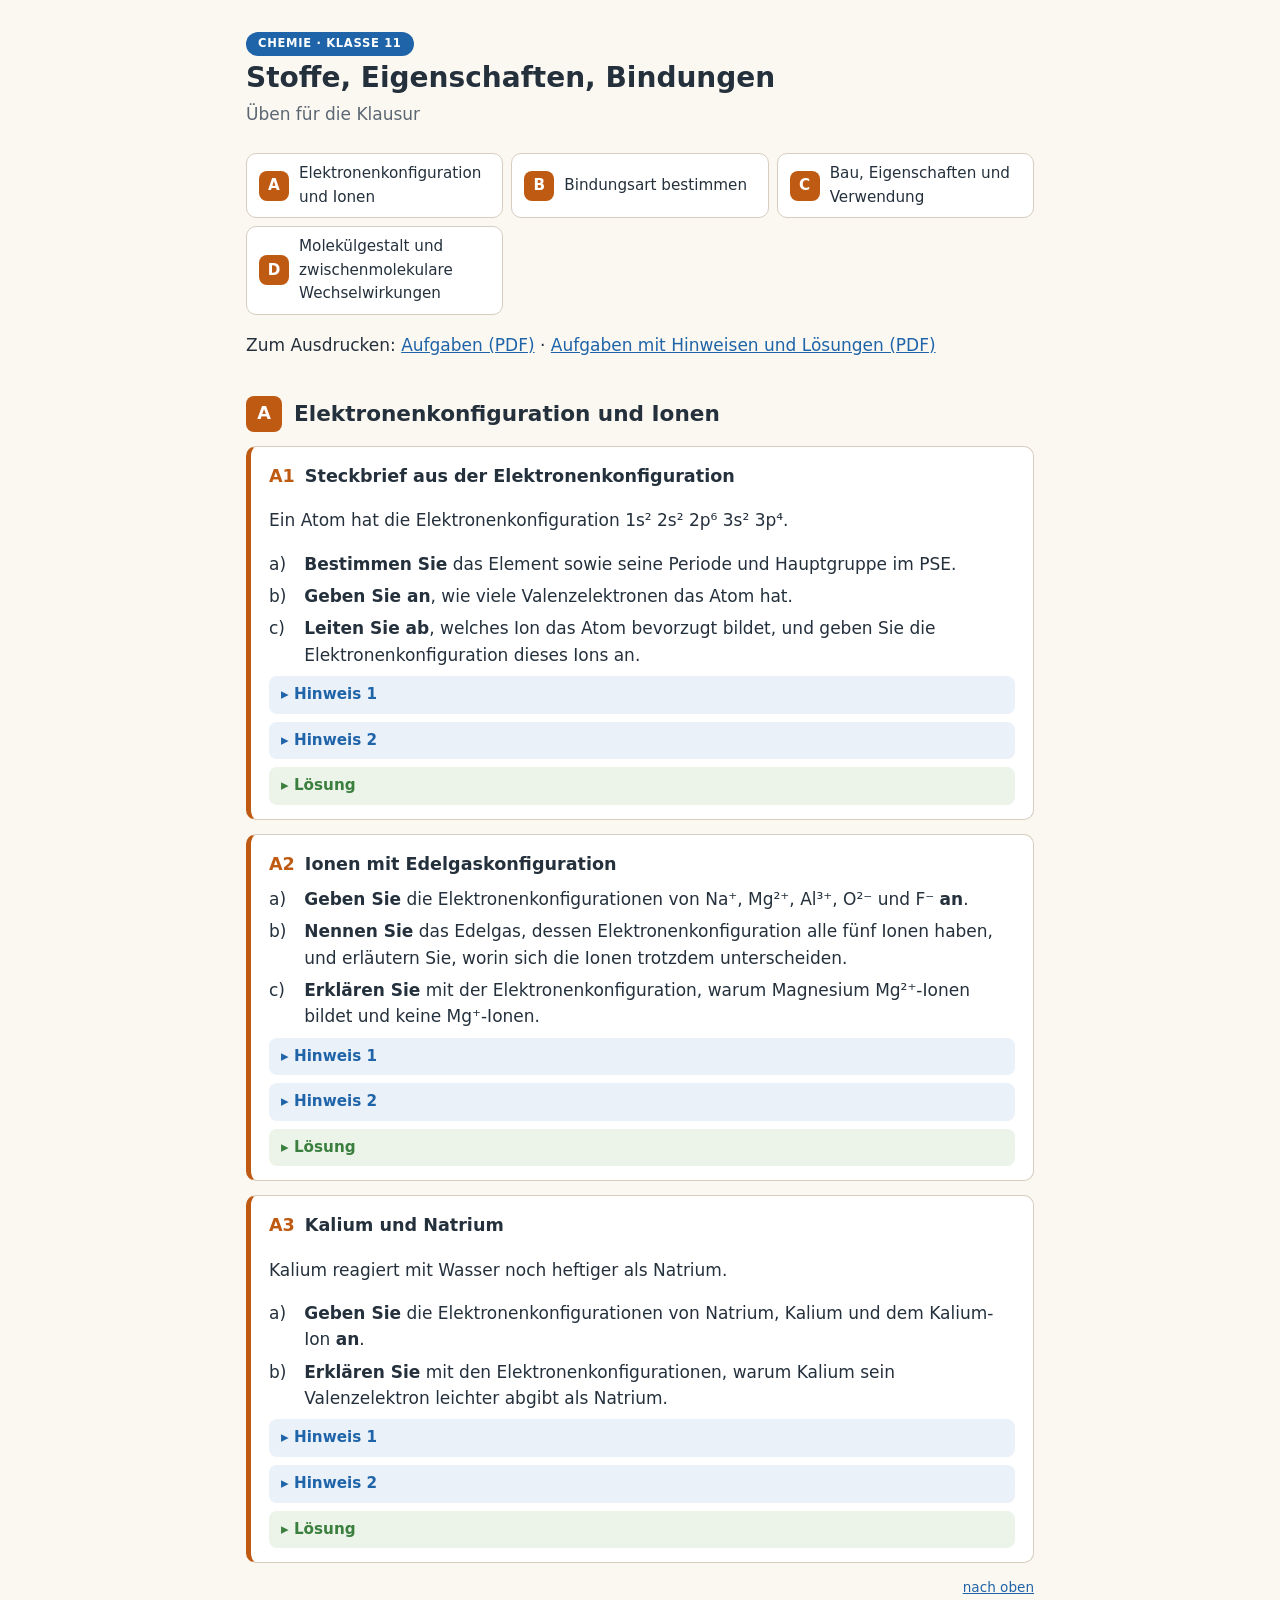
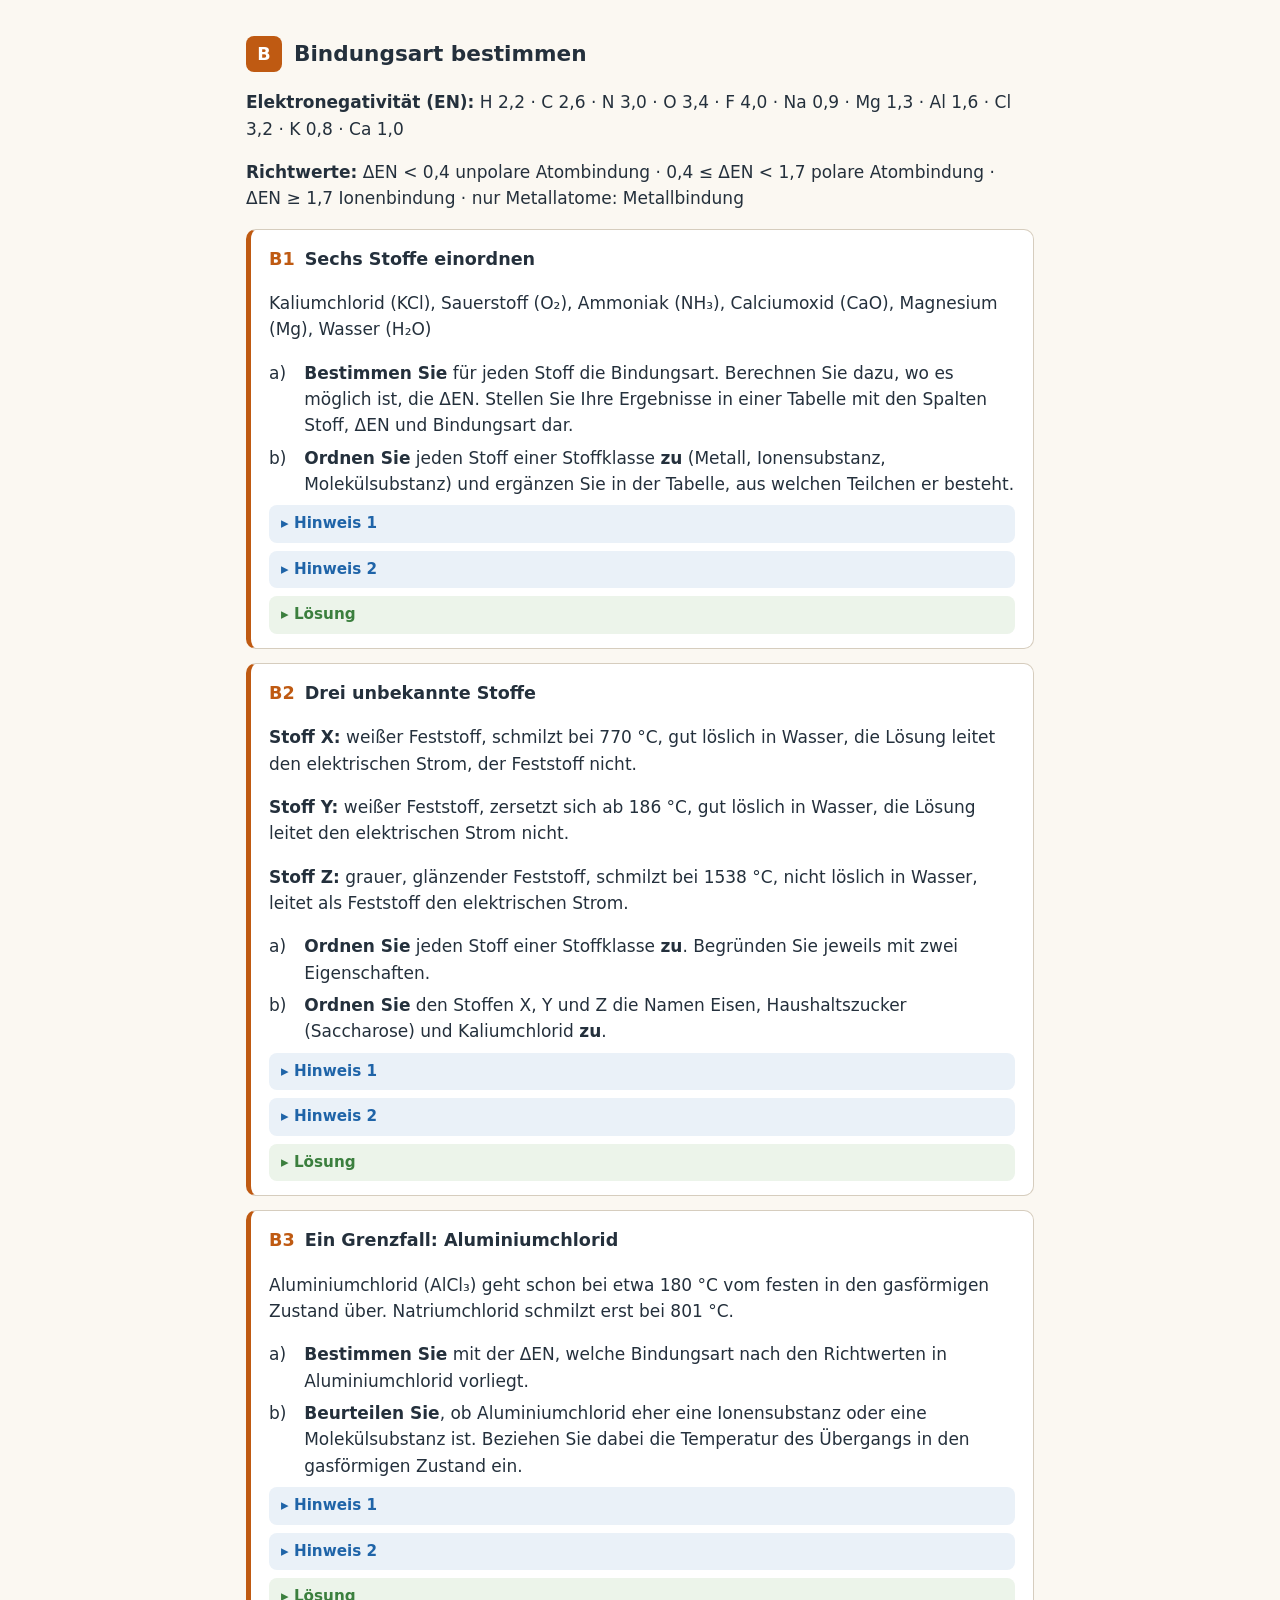
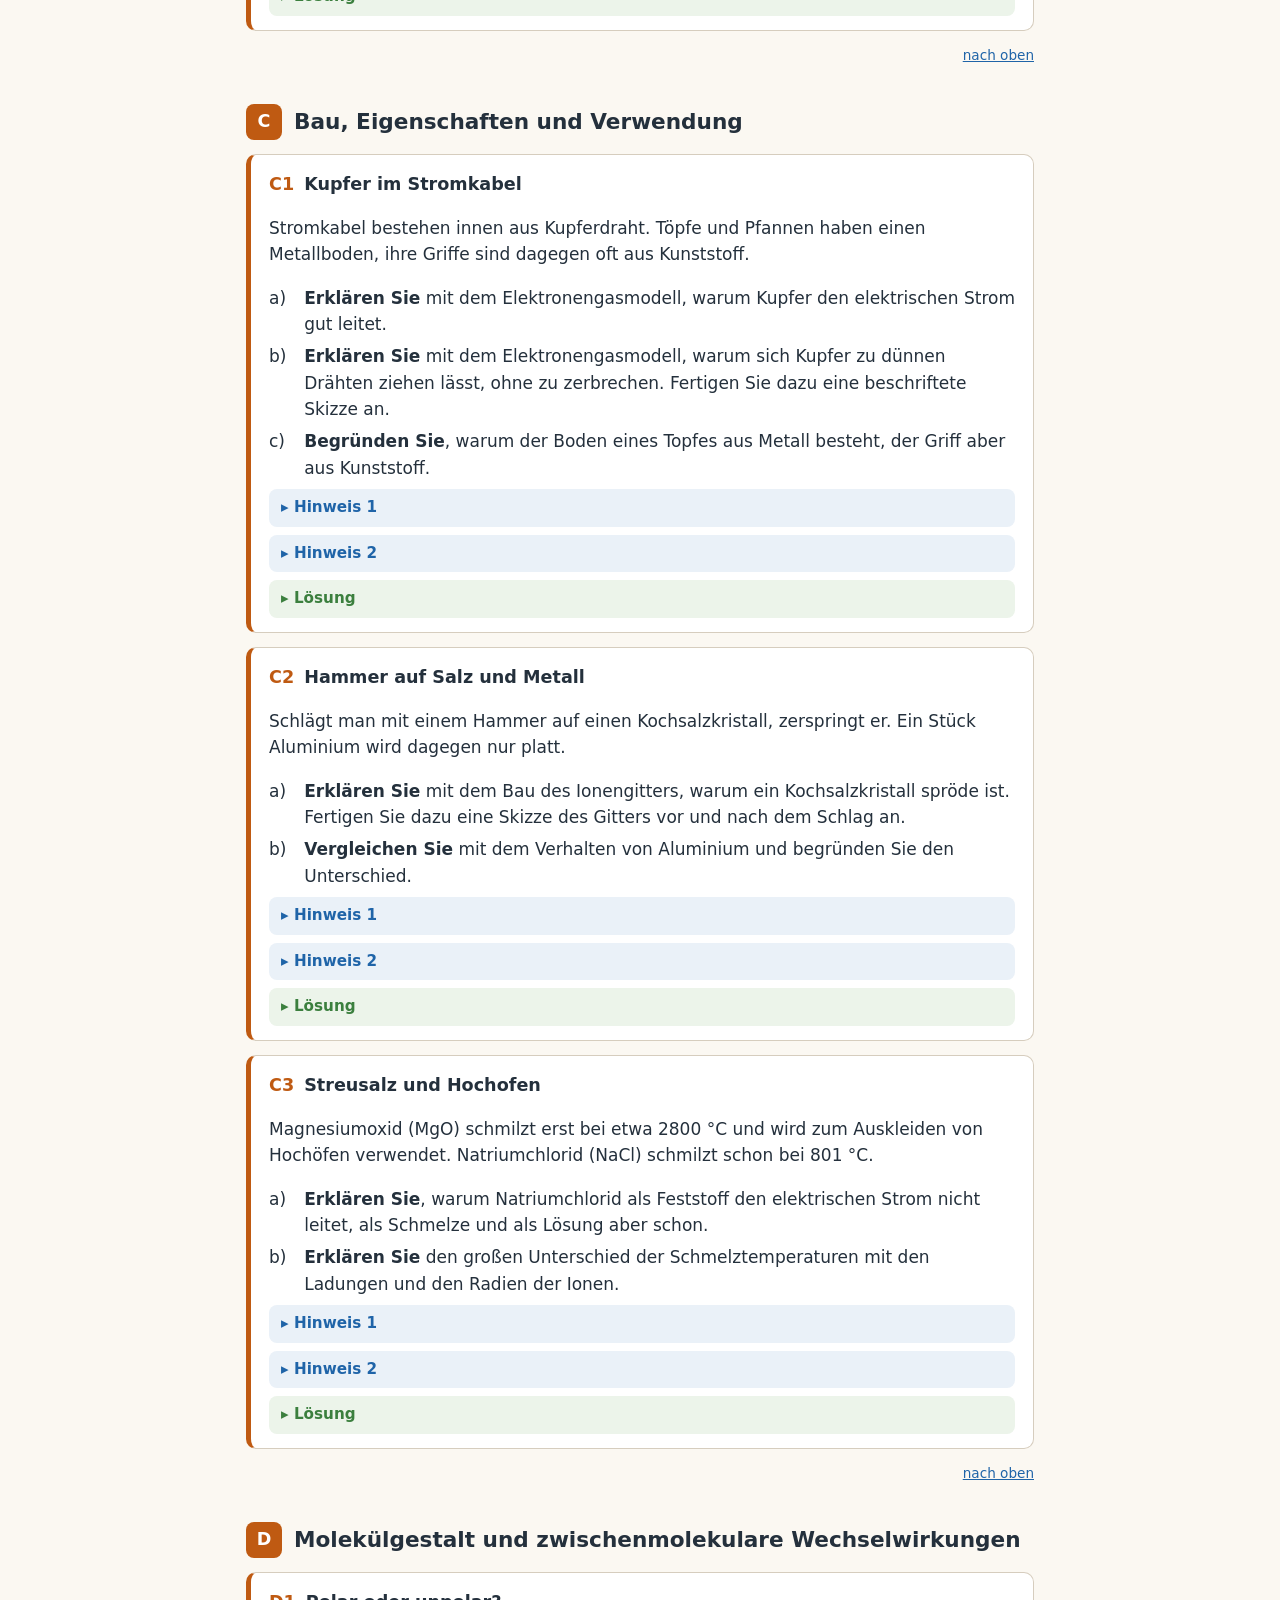
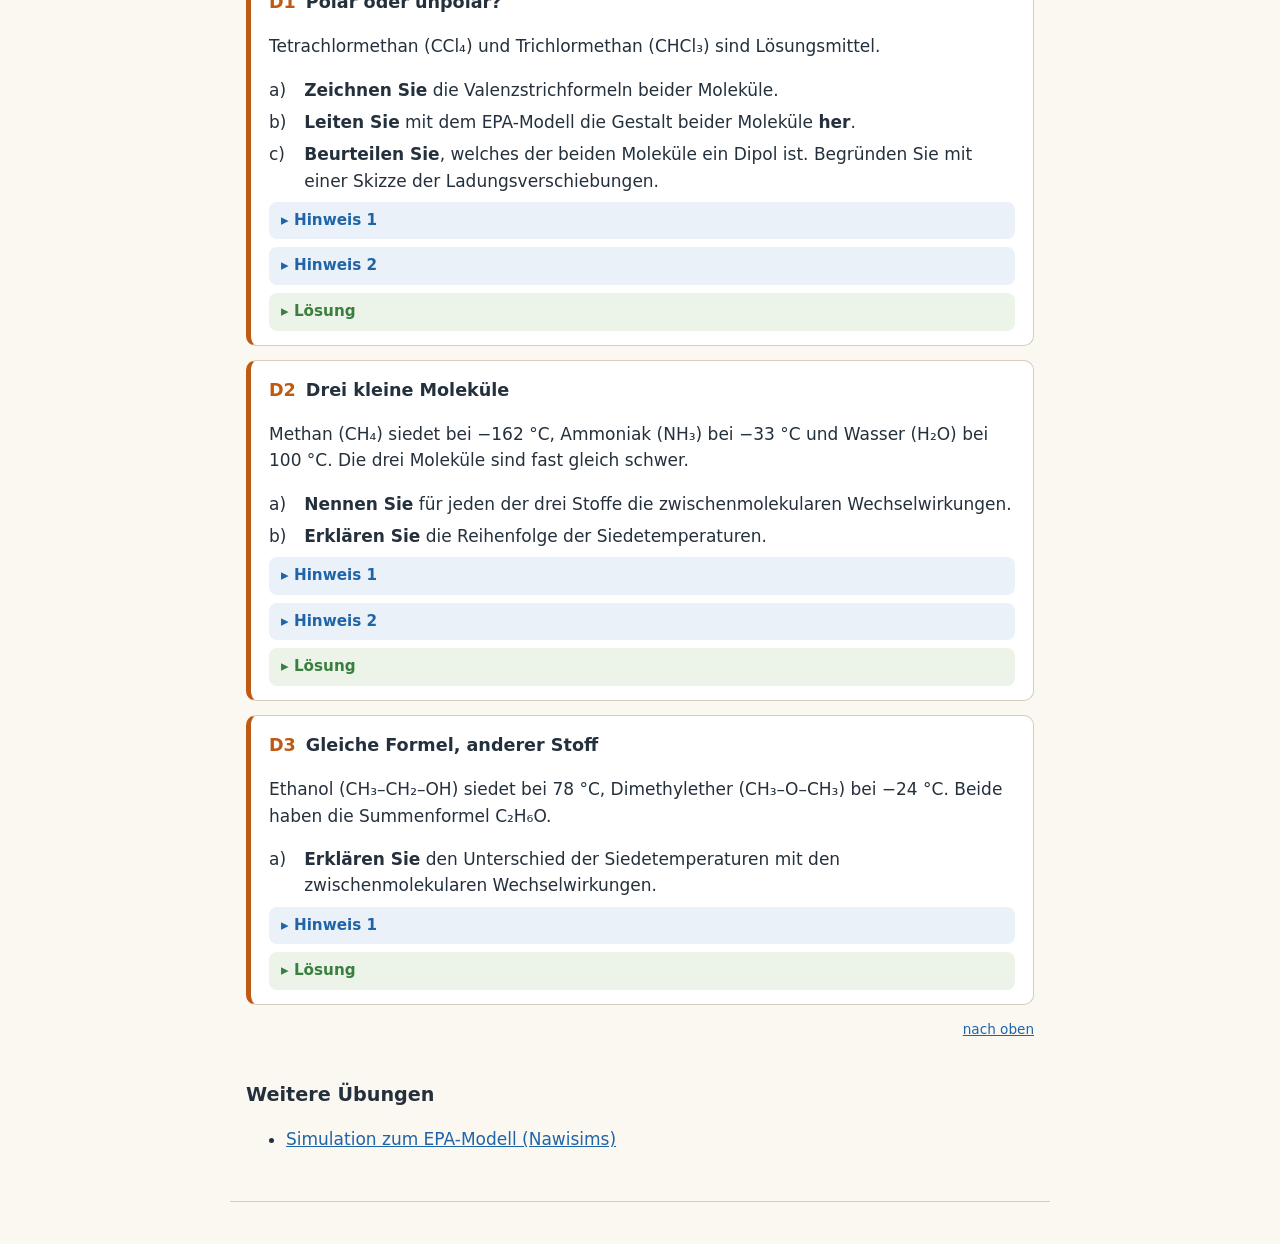
==== bindungen-11/index.html @ c01bf9bd "Update 2026-10-25" ====
<!doctype html>
<html lang="de">
<head>
<meta charset="utf-8">
<meta name="viewport" content="width=device-width, initial-scale=1">
<meta http-equiv="Content-Security-Policy" content="default-src 'none'; img-src 'self'; style-src 'self'; base-uri 'none'; form-action 'none'">
<meta name="referrer" content="no-referrer">
<meta name="robots" content="noindex">
<title>Stoffe, Eigenschaften, Bindungen</title>
<link rel="stylesheet" href="../style.css">
</head>
<body id="top">
<header><p class="kicker">Chemie · Klasse 11</p><h1>Stoffe, Eigenschaften, Bindungen</h1>
<p class="unter">Üben für die Klausur</p>
</header>
<main>
<nav class="themen" aria-label="Themen"><a href="#thema-a"><span>A</span>Elektronenkonfiguration und Ionen</a><a href="#thema-b"><span>B</span>Bindungsart bestimmen</a><a href="#thema-c"><span>C</span>Bau, Eigenschaften und Verwendung</a><a href="#thema-d"><span>D</span>Molekülgestalt und zwischenmolekulare Wechselwirkungen</a></nav>
<p class="pdf">Zum Ausdrucken: <a href="uebungen.pdf">Aufgaben (PDF)</a> · <a href="uebungen-loesungen.pdf">Aufgaben mit Hinweisen und Lösungen (PDF)</a></p>
<section class="thema" id="thema-a">
<h2><span class="kachel">A</span>Elektronenkonfiguration und Ionen</h2>
<article class="aufgabe" id="a1">
<h3><span class="nr">A1</span>Steckbrief aus der Elektronenkonfiguration</h3>
<p>Ein Atom hat die Elektronenkonfiguration 1s² 2s² 2p⁶ 3s² 3p⁴.</p>
<ol class="teil"><li><span class="abc">a)</span><div><strong>Bestimmen Sie</strong> das Element sowie seine Periode und Hauptgruppe im PSE.</div></li><li><span class="abc">b)</span><div><strong>Geben Sie an</strong>, wie viele Valenzelektronen das Atom hat.</div></li><li><span class="abc">c)</span><div><strong>Leiten Sie ab</strong>, welches Ion das Atom bevorzugt bildet, und geben Sie die Elektronenkonfiguration dieses Ions an.</div></li></ol>
<details class="hinweis"><summary>Hinweis 1</summary><div><p>Zählen Sie alle Elektronen zusammen. Die Zahl ist die Ordnungszahl.</p></div></details>
<details class="hinweis"><summary>Hinweis 2</summary><div><p>Valenzelektronen sitzen im äußersten Energieniveau, hier also im dritten (3s und 3p). Wie viele fehlen noch bis zum vollen 3p-Niveau?</p></div></details>
<details class="loesung"><summary>Lösung</summary><div><ol class="teil"><li><span class="abc">a)</span><div>Das Atom hat 16 Elektronen, es ist also <strong>Schwefel</strong> (S). Es steht in der 3. Periode und in der VI. Hauptgruppe.</div></li><li><span class="abc">b)</span><div>Es hat <strong>6 Valenzelektronen</strong> (3s² 3p⁴).</div></li><li><span class="abc">c)</span><div>Das Atom nimmt zwei Elektronen auf und bildet das <strong>Sulfid-Ion S²⁻</strong> mit der Elektronenkonfiguration 1s² 2s² 2p⁶ 3s² 3p⁶. Das ist die Edelgaskonfiguration von Argon.</div></li></ol></div></details>
</article>
<article class="aufgabe" id="a2">
<h3><span class="nr">A2</span>Ionen mit Edelgaskonfiguration</h3>
<ol class="teil"><li><span class="abc">a)</span><div><strong>Geben Sie</strong> die Elektronenkonfigurationen von Na⁺, Mg²⁺, Al³⁺, O²⁻ und F⁻ <strong>an</strong>.</div></li><li><span class="abc">b)</span><div><strong>Nennen Sie</strong> das Edelgas, dessen Elektronenkonfiguration alle fünf Ionen haben, und erläutern Sie, worin sich die Ionen trotzdem unterscheiden.</div></li><li><span class="abc">c)</span><div><strong>Erklären Sie</strong> mit der Elektronenkonfiguration, warum Magnesium Mg²⁺-Ionen bildet und keine Mg⁺-Ionen.</div></li></ol>
<details class="hinweis"><summary>Hinweis 1</summary><div><p>Schreiben Sie zuerst die Konfiguration des Atoms auf. Kationen geben Elektronen ab, Anionen nehmen Elektronen auf.</p></div></details>
<details class="hinweis"><summary>Hinweis 2</summary><div><p>Vergleichen Sie die Zahl der Protonen im Kern mit der Zahl der Elektronen in der Hülle.</p></div></details>
<details class="loesung"><summary>Lösung</summary><div><ol class="teil"><li><span class="abc">a)</span><div>Alle fünf Ionen haben die Elektronenkonfiguration <strong>1s² 2s² 2p⁶</strong>.</div></li><li><span class="abc">b)</span><div>Es ist die Konfiguration von <strong>Neon</strong>. Die Ionen unterscheiden sich in der Zahl der Protonen im Kern und damit in ihrer Ladung. Je mehr Protonen bei gleicher Elektronenzahl, desto stärker wird die Hülle angezogen und desto kleiner ist das Ion (Al³⁺ ist das kleinste, O²⁻ das größte).</div></li><li><span class="abc">c)</span><div>Magnesium hat die Konfiguration 1s² 2s² 2p⁶ <strong>3s²</strong>. Erst wenn es beide 3s-Elektronen abgibt, erreicht es die Edelgaskonfiguration von Neon. Ein Mg⁺-Ion hätte noch ein 3s-Elektron und damit keine Edelgaskonfiguration.</div></li></ol></div></details>
</article>
<article class="aufgabe" id="a3">
<h3><span class="nr">A3</span>Kalium und Natrium</h3>
<p>Kalium reagiert mit Wasser noch heftiger als Natrium.</p>
<ol class="teil"><li><span class="abc">a)</span><div><strong>Geben Sie</strong> die Elektronenkonfigurationen von Natrium, Kalium und dem Kalium-Ion <strong>an</strong>.</div></li><li><span class="abc">b)</span><div><strong>Erklären Sie</strong> mit den Elektronenkonfigurationen, warum Kalium sein Valenzelektron leichter abgibt als Natrium.</div></li></ol>
<details class="hinweis"><summary>Hinweis 1</summary><div><p>Kalium hat 19 Elektronen. Nach 3p⁶ wird zuerst das 4s-Niveau besetzt, nicht 3d.</p></div></details>
<details class="hinweis"><summary>Hinweis 2</summary><div><p>Vergleichen Sie, in welchem Energieniveau das Valenzelektron jeweils sitzt und wie weit es damit vom Kern entfernt ist.</p></div></details>
<details class="loesung"><summary>Lösung</summary><div><ol class="teil"><li><span class="abc">a)</span><div>Na: 1s² 2s² 2p⁶ 3s¹ · K: 1s² 2s² 2p⁶ 3s² 3p⁶ 4s¹ · K⁺: 1s² 2s² 2p⁶ 3s² 3p⁶</div></li><li><span class="abc">b)</span><div>Das Valenzelektron des Kaliums sitzt im vierten, das des Natriums im dritten Energieniveau. Beim Kalium ist es weiter vom Kern entfernt und durch mehr innere Elektronen abgeschirmt. Es wird deshalb schwächer angezogen und leichter abgegeben.</div></li></ol></div></details>
</article>
<p class="hoch"><a href="#top">nach oben</a></p></section>
<section class="thema" id="thema-b">
<h2><span class="kachel">B</span>Bindungsart bestimmen</h2>
<p><strong>Elektronegativität (EN):</strong> H 2,2 · C 2,6 · N 3,0 · O 3,4 · F 4,0 · Na 0,9 · Mg 1,3 · Al 1,6 · Cl 3,2 · K 0,8 · Ca 1,0</p>
<p><strong>Richtwerte:</strong> ΔEN &lt; 0,4 unpolare Atombindung · 0,4 ≤ ΔEN &lt; 1,7 polare Atombindung · ΔEN ≥ 1,7 Ionenbindung · nur Metallatome: Metallbindung</p>
<article class="aufgabe" id="b1">
<h3><span class="nr">B1</span>Sechs Stoffe einordnen</h3>
<p>Kaliumchlorid (KCl), Sauerstoff (O₂), Ammoniak (NH₃), Calciumoxid (CaO), Magnesium (Mg), Wasser (H₂O)</p>
<ol class="teil"><li><span class="abc">a)</span><div><strong>Bestimmen Sie</strong> für jeden Stoff die Bindungsart. Berechnen Sie dazu, wo es möglich ist, die ΔEN. Stellen Sie Ihre Ergebnisse in einer Tabelle mit den Spalten Stoff, ΔEN und Bindungsart dar.</div></li><li><span class="abc">b)</span><div><strong>Ordnen Sie</strong> jeden Stoff einer Stoffklasse <strong>zu</strong> (Metall, Ionensubstanz, Molekülsubstanz) und ergänzen Sie in der Tabelle, aus welchen Teilchen er besteht.</div></li></ol>
<details class="hinweis"><summary>Hinweis 1</summary><div><p>Die ΔEN ist der größere EN-Wert minus den kleineren. Bei Magnesium gibt es keinen Bindungspartner mit anderem EN-Wert.</p></div></details>
<details class="hinweis"><summary>Hinweis 2</summary><div><p>Ionensubstanzen bestehen aus Kationen und Anionen, Molekülsubstanzen aus Molekülen, Metalle aus Atomrümpfen und Elektronengas.</p></div></details>
<details class="loesung"><summary>Lösung</summary><div><ol class="teil"><li><span class="abc">a)</span><div>KCl: ΔEN = 2,4, Ionenbindung · O₂: ΔEN = 0, unpolare Atombindung · NH₃: ΔEN = 0,8, polare Atombindung · CaO: ΔEN = 2,4, Ionenbindung · Mg: Metallbindung · H₂O: ΔEN = 1,2, polare Atombindung</div></li><li><span class="abc">b)</span><div>Ionensubstanzen (Kationen und Anionen): KCl (K⁺, Cl⁻), CaO (Ca²⁺, O²⁻) · Molekülsubstanzen (Moleküle): O₂, NH₃, H₂O · Metall (Atomrümpfe und Elektronengas): Mg</div></li></ol></div></details>
</article>
<article class="aufgabe" id="b2">
<h3><span class="nr">B2</span>Drei unbekannte Stoffe</h3>
<p><strong>Stoff X:</strong> weißer Feststoff, schmilzt bei 770 °C, gut löslich in Wasser, die Lösung leitet den elektrischen Strom, der Feststoff nicht.</p>
<p><strong>Stoff Y:</strong> weißer Feststoff, zersetzt sich ab 186 °C, gut löslich in Wasser, die Lösung leitet den elektrischen Strom nicht.</p>
<p><strong>Stoff Z:</strong> grauer, glänzender Feststoff, schmilzt bei 1538 °C, nicht löslich in Wasser, leitet als Feststoff den elektrischen Strom.</p>
<ol class="teil"><li><span class="abc">a)</span><div><strong>Ordnen Sie</strong> jeden Stoff einer Stoffklasse <strong>zu</strong>. Begründen Sie jeweils mit zwei Eigenschaften.</div></li><li><span class="abc">b)</span><div><strong>Ordnen Sie</strong> den Stoffen X, Y und Z die Namen Eisen, Haushaltszucker (Saccharose) und Kaliumchlorid <strong>zu</strong>.</div></li></ol>
<details class="hinweis"><summary>Hinweis 1</summary><div><p>Achten Sie besonders auf die elektrische Leitfähigkeit. Welche beweglichen Ladungsträger gibt es in welcher Stoffklasse?</p></div></details>
<details class="hinweis"><summary>Hinweis 2</summary><div><p>Eine hohe Schmelztemperatur spricht für starke Kräfte zwischen den Teilchen, eine niedrige für schwache Kräfte zwischen Molekülen.</p></div></details>
<details class="loesung"><summary>Lösung</summary><div><ol class="teil"><li><span class="abc">a)</span><div><strong>X: Ionensubstanz.</strong> Hohe Schmelztemperatur (starke Anziehung im Ionengitter), die Lösung leitet (frei bewegliche Ionen), der Feststoff nicht (Ionen im Gitter fest). <strong>Y: Molekülsubstanz.</strong> Niedrige Zersetzungstemperatur (schwache Kräfte zwischen den Molekülen), die Lösung leitet nicht (keine Ionen). <strong>Z: Metall.</strong> Glanz und Leitfähigkeit des Feststoffs (frei bewegliches Elektronengas).</div></li><li><span class="abc">b)</span><div>X ist Kaliumchlorid (Salz), Y ist Haushaltszucker (Molekülsubstanz), Z ist Eisen (Metall).</div></li></ol></div></details>
</article>
<article class="aufgabe" id="b3">
<h3><span class="nr">B3</span>Ein Grenzfall: Aluminiumchlorid</h3>
<p>Aluminiumchlorid (AlCl₃) geht schon bei etwa 180 °C vom festen in den gasförmigen Zustand über. Natriumchlorid schmilzt erst bei 801 °C.</p>
<ol class="teil"><li><span class="abc">a)</span><div><strong>Bestimmen Sie</strong> mit der ΔEN, welche Bindungsart nach den Richtwerten in Aluminiumchlorid vorliegt.</div></li><li><span class="abc">b)</span><div><strong>Beurteilen Sie</strong>, ob Aluminiumchlorid eher eine Ionensubstanz oder eine Molekülsubstanz ist. Beziehen Sie dabei die Temperatur des Übergangs in den gasförmigen Zustand ein.</div></li></ol>
<details class="hinweis"><summary>Hinweis 1</summary><div><p>Vergleichen Sie Ihr Ergebnis mit der Grenze von 1,7.</p></div></details>
<details class="hinweis"><summary>Hinweis 2</summary><div><p>In einem Ionengitter wirken in alle Richtungen starke Anziehungskräfte. Würde sich ein solches Gitter schon bei 180 °C auflösen?</p></div></details>
<details class="loesung"><summary>Lösung</summary><div><ol class="teil"><li><span class="abc">a)</span><div>ΔEN = 3,2 − 1,6 = 1,6. Das liegt knapp unter 1,7, nach den Richtwerten also eine <strong>polare Atombindung</strong>.</div></li><li><span class="abc">b)</span><div>Die niedrige Übergangstemperatur passt nicht zu einem stabilen Ionengitter wie bei Natriumchlorid, sondern zu einzelnen Molekülen mit schwachen Kräften zwischen ihnen. Aluminiumchlorid verhält sich deshalb eher wie eine <strong>Molekülsubstanz</strong>. Es ist ein Grenzfall. Die Richtwerte der ΔEN sind keine scharfen Grenzen, zwischen den Bindungsarten gibt es fließende Übergänge.</div></li></ol></div></details>
</article>
<p class="hoch"><a href="#top">nach oben</a></p></section>
<section class="thema" id="thema-c">
<h2><span class="kachel">C</span>Bau, Eigenschaften und Verwendung</h2>
<article class="aufgabe" id="c1">
<h3><span class="nr">C1</span>Kupfer im Stromkabel</h3>
<p>Stromkabel bestehen innen aus Kupferdraht. Töpfe und Pfannen haben einen Metallboden, ihre Griffe sind dagegen oft aus Kunststoff.</p>
<ol class="teil"><li><span class="abc">a)</span><div><strong>Erklären Sie</strong> mit dem Elektronengasmodell, warum Kupfer den elektrischen Strom gut leitet.</div></li><li><span class="abc">b)</span><div><strong>Erklären Sie</strong> mit dem Elektronengasmodell, warum sich Kupfer zu dünnen Drähten ziehen lässt, ohne zu zerbrechen. Fertigen Sie dazu eine beschriftete Skizze an.</div></li><li><span class="abc">c)</span><div><strong>Begründen Sie</strong>, warum der Boden eines Topfes aus Metall besteht, der Griff aber aus Kunststoff.</div></li></ol>
<details class="hinweis"><summary>Hinweis 1</summary><div><p>Im Metallgitter sind positiv geladene Atomrümpfe von frei beweglichen Elektronen umgeben.</p></div></details>
<details class="hinweis"><summary>Hinweis 2</summary><div><p>Überlegen Sie, was beim Verformen mit den Schichten der Atomrümpfe passiert und ob dabei gleich geladene Teilchen aufeinandertreffen, die sich abstoßen.</p></div></details>
<details class="loesung"><summary>Lösung</summary><div><ol class="teil"><li><span class="abc">a)</span><div>Die Valenzelektronen bilden ein frei bewegliches Elektronengas. Liegt eine Spannung an, bewegen sie sich gerichtet zum Pluspol, es fließt Strom.</div></li><li><span class="abc">b)</span><div>Beim Ziehen verschieben sich die Schichten der Atomrümpfe gegeneinander. Das Elektronengas umgibt die Atomrümpfe auch in der neuen Lage und hält sie weiter zusammen. Es kommen keine gleich geladenen Teilchen in direkten Kontakt, deshalb bricht das Metall nicht. Skizze mit Atomrümpfen (+) und Elektronengas vor und nach dem Verschieben.</div></li><li><span class="abc">c)</span><div>Metalle leiten Wärme gut, weil die frei beweglichen Elektronen Energie schnell weitergeben. Der Topfboden überträgt so die Wärme der Herdplatte rasch auf das Essen. Kunststoff hat keine frei beweglichen Elektronen und leitet Wärme schlecht, der Griff bleibt kühl.</div></li></ol></div></details>
</article>
<article class="aufgabe" id="c2">
<h3><span class="nr">C2</span>Hammer auf Salz und Metall</h3>
<p>Schlägt man mit einem Hammer auf einen Kochsalzkristall, zerspringt er. Ein Stück Aluminium wird dagegen nur platt.</p>
<ol class="teil"><li><span class="abc">a)</span><div><strong>Erklären Sie</strong> mit dem Bau des Ionengitters, warum ein Kochsalzkristall spröde ist. Fertigen Sie dazu eine Skizze des Gitters vor und nach dem Schlag an.</div></li><li><span class="abc">b)</span><div><strong>Vergleichen Sie</strong> mit dem Verhalten von Aluminium und begründen Sie den Unterschied.</div></li></ol>
<details class="hinweis"><summary>Hinweis 1</summary><div><p>Zeichnen Sie Na⁺ und Cl⁻ abwechselnd in zwei Reihen. Verschieben Sie dann die obere Reihe um eine Ionenposition.</p></div></details>
<details class="hinweis"><summary>Hinweis 2</summary><div><p>Im Metall gibt es keine Anionen, sondern ein Elektronengas zwischen den Atomrümpfen.</p></div></details>
<details class="loesung"><summary>Lösung</summary><div><ol class="teil"><li><span class="abc">a)</span><div>Im Ionengitter wechseln sich Na⁺- und Cl⁻-Ionen ab. Durch den Schlag verschieben sich die Schichten um eine Ionenposition. Dann liegen gleich geladene Ionen nebeneinander und stoßen sich ab, der Kristall bricht auseinander.</div></li><li><span class="abc">b)</span><div>Auch im Aluminium verschieben sich die Schichten. Das Elektronengas hält die Atomrümpfe aber in jeder Lage zusammen, es entsteht keine Abstoßung. Aluminium ist deshalb verformbar, Natriumchlorid spröde.</div></li></ol></div></details>
</article>
<article class="aufgabe" id="c3">
<h3><span class="nr">C3</span>Streusalz und Hochofen</h3>
<p>Magnesiumoxid (MgO) schmilzt erst bei etwa 2800 °C und wird zum Auskleiden von Hochöfen verwendet. Natriumchlorid (NaCl) schmilzt schon bei 801 °C.</p>
<ol class="teil"><li><span class="abc">a)</span><div><strong>Erklären Sie</strong>, warum Natriumchlorid als Feststoff den elektrischen Strom nicht leitet, als Schmelze und als Lösung aber schon.</div></li><li><span class="abc">b)</span><div><strong>Erklären Sie</strong> den großen Unterschied der Schmelztemperaturen mit den Ladungen und den Radien der Ionen.</div></li></ol>
<details class="hinweis"><summary>Hinweis 1</summary><div><p>Für die Leitfähigkeit braucht man frei bewegliche Ladungsträger. Können sich die Ionen im festen Gitter bewegen?</p></div></details>
<details class="hinweis"><summary>Hinweis 2</summary><div><p>Geben Sie die Ionen beider Salze mit ihren Ladungen an. Je größer die Ladungen und je kleiner die Abstände, desto stärker die Anziehung.</p></div></details>
<details class="loesung"><summary>Lösung</summary><div><ol class="teil"><li><span class="abc">a)</span><div>Im festen Ionengitter sind die Ionen an ihre Plätze gebunden und können sich nicht bewegen. In der Schmelze und in der Lösung sind die Ionen frei beweglich und transportieren die Ladung.</div></li><li><span class="abc">b)</span><div>Magnesiumoxid besteht aus <strong>Mg²⁺</strong> und <strong>O²⁻</strong>, Natriumchlorid aus Na⁺ und Cl⁻. Die Ionen im Magnesiumoxid sind doppelt geladen und außerdem kleiner, sie kommen sich näher. Deshalb ziehen sie sich viel stärker an, und zum Aufbrechen des Gitters ist viel mehr Energie nötig.</div></li></ol></div></details>
</article>
<p class="hoch"><a href="#top">nach oben</a></p></section>
<section class="thema" id="thema-d">
<h2><span class="kachel">D</span>Molekülgestalt und zwischenmolekulare Wechselwirkungen</h2>
<article class="aufgabe" id="d1">
<h3><span class="nr">D1</span>Polar oder unpolar?</h3>
<p>Tetrachlormethan (CCl₄) und Trichlormethan (CHCl₃) sind Lösungsmittel.</p>
<ol class="teil"><li><span class="abc">a)</span><div><strong>Zeichnen Sie</strong> die Valenzstrichformeln beider Moleküle.</div></li><li><span class="abc">b)</span><div><strong>Leiten Sie</strong> mit dem EPA-Modell die Gestalt beider Moleküle <strong>her</strong>.</div></li><li><span class="abc">c)</span><div><strong>Beurteilen Sie</strong>, welches der beiden Moleküle ein Dipol ist. Begründen Sie mit einer Skizze der Ladungsverschiebungen.</div></li></ol>
<details class="hinweis"><summary>Hinweis 1</summary><div><p>Kohlenstoff bildet vier Bindungen, Chlor und Wasserstoff je eine. Chloratome haben zusätzlich drei freie Elektronenpaare.</p></div></details>
<details class="hinweis"><summary>Hinweis 2</summary><div><p>Die C–Cl-Bindung ist deutlich polarer als die C–H-Bindung. Heben sich die Verschiebungen in beiden Molekülen gegenseitig auf?</p></div></details>
<details class="loesung"><summary>Lösung</summary><div><ol class="teil"><li><span class="abc">a)</span><div>Das C-Atom ist jeweils das Zentralatom mit vier Einfachbindungen. Jedes Cl-Atom trägt drei freie Elektronenpaare.</div></li><li><span class="abc">b)</span><div>Am C-Atom gibt es vier Bindungspartner und kein freies Elektronenpaar. Beide Moleküle sind <strong>tetraedrisch</strong> gebaut.</div></li><li><span class="abc">c)</span><div>Im CCl₄ sind alle vier Bindungen gleich polar und symmetrisch angeordnet, die Ladungsschwerpunkte fallen zusammen. CCl₄ ist <strong>kein Dipol</strong>. Im CHCl₃ ist eine Bindung kaum polar, die drei C–Cl-Bindungen ziehen Elektronen zur Cl-Seite. Die Verschiebungen heben sich nicht auf, CHCl₃ ist ein <strong>Dipol</strong>.</div></li></ol></div></details>
</article>
<article class="aufgabe" id="d2">
<h3><span class="nr">D2</span>Drei kleine Moleküle</h3>
<p>Methan (CH₄) siedet bei −162 °C, Ammoniak (NH₃) bei −33 °C und Wasser (H₂O) bei 100 °C. Die drei Moleküle sind fast gleich schwer.</p>
<ol class="teil"><li><span class="abc">a)</span><div><strong>Nennen Sie</strong> für jeden der drei Stoffe die zwischenmolekularen Wechselwirkungen.</div></li><li><span class="abc">b)</span><div><strong>Erklären Sie</strong> die Reihenfolge der Siedetemperaturen.</div></li></ol>
<details class="hinweis"><summary>Hinweis 1</summary><div><p>Prüfen Sie für jedes Molekül, ob es ein Dipol ist und ob es H-Atome hat, die an N oder O gebunden sind.</p></div></details>
<details class="hinweis"><summary>Hinweis 2</summary><div><p>Zählen Sie bei Ammoniak und Wasser, wie viele H-Atome und freie Elektronenpaare für Wasserstoffbrücken zur Verfügung stehen.</p></div></details>
<details class="loesung"><summary>Lösung</summary><div><ol class="teil"><li><span class="abc">a)</span><div>CH₄: nur Dispersionswechselwirkungen (tetraedrisch, kein Dipol) · NH₃: Dispersions- und Dipol-Dipol-Wechselwirkungen, Wasserstoffbrücken · H₂O: Dispersions- und Dipol-Dipol-Wechselwirkungen, Wasserstoffbrücken</div></li><li><span class="abc">b)</span><div>Beim Sieden müssen die Moleküle voneinander getrennt werden. Je stärker die zwischenmolekularen Wechselwirkungen, desto mehr Energie ist nötig. Methan hat nur schwache Dispersionswechselwirkungen. Ammoniak bildet Wasserstoffbrücken, hat aber nur ein freies Elektronenpaar. Wasser hat zwei H-Atome und zwei freie Elektronenpaare am stark elektronegativen O-Atom und bildet je Molekül mehr und stärkere Wasserstoffbrücken. Es siedet deshalb am höchsten.</div></li></ol></div></details>
</article>
<article class="aufgabe" id="d3">
<h3><span class="nr">D3</span>Gleiche Formel, anderer Stoff</h3>
<p>Ethanol (CH₃–CH₂–OH) siedet bei 78 °C, Dimethylether (CH₃–O–CH₃) bei −24 °C. Beide haben die Summenformel C₂H₆O.</p>
<ol class="teil"><li><span class="abc">a)</span><div><strong>Erklären Sie</strong> den Unterschied der Siedetemperaturen mit den zwischenmolekularen Wechselwirkungen.</div></li></ol>
<details class="hinweis"><summary>Hinweis 1</summary><div><p>Suchen Sie in beiden Molekülen ein H-Atom, das an ein O-Atom gebunden ist.</p></div></details>
<details class="loesung"><summary>Lösung</summary><div><ol class="teil"><li><span class="abc">a)</span><div>Ethanol hat eine O–H-Gruppe und bildet Wasserstoffbrücken zwischen den Molekülen. Im Dimethylether ist kein H-Atom an das O-Atom gebunden. Zwischen seinen Molekülen wirken nur Dipol-Dipol- und Dispersionswechselwirkungen, die schwächer sind. Deshalb siedet Ethanol viel höher.</div></li></ol></div></details>
</article>
<p class="hoch"><a href="#top">nach oben</a></p></section>
<section class="weitere"><h2>Weitere Übungen</h2><ul><li><a href="https://nawisims.de/epa" rel="noopener noreferrer">Simulation zum EPA-Modell (Nawisims)</a></li></ul></section>
</main>
<footer></footer>
</body>
</html>
---- style.css ----
/* Übungsseiten – Farben wie die Folienvorlage (hell) */
:root {
  --bg: #FBF8F2;
  --text: #24303C;
  --muted: #5C6773;
  --blau: #1F64A8;        /* Hefter, Hinweise */
  --orange: #BF5A12;      /* Aufgaben: jetzt arbeiten */
  --gruen: #3B7F3E;       /* Lösung, Sicherung */
  --karte: #FFFFFF;
  --flaeche: #F2EDE3;
  --linie: #D6CDBE;
  --radius: 10px;
}

* { box-sizing: border-box; }

html { scroll-behavior: smooth; }

body {
  margin: 0;
  background: var(--bg);
  color: var(--text);
  font-family: Tahoma, Verdana, "DejaVu Sans", system-ui, sans-serif;
  font-size: 17px;
  line-height: 1.55;
}

header, main, footer { max-width: 820px; margin: 0 auto; padding: 0 16px; }

header { padding-top: 28px; padding-bottom: 8px; }
h1 { font-size: 1.75rem; line-height: 1.2; margin: 0.2em 0 0.2em; }
.kicker {
  display: inline-block; margin: 0;
  background: var(--blau); color: #fff;
  font-size: 0.72rem; font-weight: bold; letter-spacing: 0.06em; text-transform: uppercase;
  padding: 3px 12px; border-radius: 999px;
}
.unter { color: var(--muted); margin: 0.2em 0 0; }

.einleitung {
  background: var(--flaeche); border-radius: var(--radius);
  padding: 4px 18px; margin: 18px 0;
}

/* Themenübersicht */
nav.themen { display: grid; grid-template-columns: repeat(auto-fill, minmax(230px, 1fr));
  gap: 8px; margin: 18px 0 8px; }
nav.themen a {
  display: flex; align-items: center; gap: 10px;
  background: var(--karte); border: 1px solid var(--linie); border-radius: var(--radius);
  padding: 8px 12px; color: var(--text); text-decoration: none; font-size: 0.95rem;
}
nav.themen a:hover, nav.themen a:focus-visible { border-color: var(--orange); }
nav.themen span, .kachel {
  flex: none; display: inline-grid; place-items: center;
  width: 30px; height: 30px; border-radius: 8px;
  background: var(--orange); color: #fff; font-weight: bold;
}

/* Thema */
section.thema { margin: 38px 0 0; scroll-margin-top: 12px; }
section.thema h2 { display: flex; align-items: center; gap: 12px; font-size: 1.35rem; margin: 0 0 4px; }
.kachel { width: 36px; height: 36px; font-size: 1.1rem; }
.check { color: var(--muted); font-size: 0.9rem; margin: 0 0 10px; }

/* Aufgabe */
article.aufgabe {
  background: var(--karte); border: 1px solid var(--linie);
  border-left: 5px solid var(--orange); border-radius: var(--radius);
  padding: 4px 18px 14px; margin: 14px 0; scroll-margin-top: 12px;
}
article.aufgabe h3 { font-size: 1.1rem; margin: 12px 0 6px; display: flex; gap: 10px; align-items: baseline; }
.nr { color: var(--orange); font-weight: bold; }
.niveau { color: var(--muted); font-size: 0.85rem; margin: 0; }
.ergebnis { color: var(--blau); font-size: 0.95rem; }

ol.teil { list-style: none; padding: 0; margin: 8px 0; }
ol.teil li { display: flex; gap: 8px; margin: 6px 0; }
ol.teil .abc { flex: none; width: 1.6em; }
ol.teil li > div > p:first-child { margin-top: 0; }
ol.teil li > div > p:last-child { margin-bottom: 0; }

figure { margin: 12px 0; text-align: center; }
figure img { max-width: 100%; height: auto; max-height: 340px; }
figcaption { color: var(--muted); font-size: 0.85rem; }

.formel { text-align: center; margin: 10px 0; overflow-x: auto; }
ol.teil .formel { text-align: left; margin: 4px 0; }
img.f { display: inline-block; }

/* Hinweise und Lösung */
details { border-radius: 8px; margin: 8px 0 0; }
details > summary {
  cursor: pointer; list-style: none; font-weight: bold; font-size: 0.95rem;
  padding: 7px 12px; border-radius: 8px; user-select: none;
}
details > summary::-webkit-details-marker { display: none; }
details > summary::before { content: "▸  "; }
details[open] > summary::before { content: "▾  "; }
details > div { padding: 0 14px 10px; }
details > div > p { margin: 0.4em 0; }
details ol.teil { margin: 4px 0; }

details.hinweis { background: #EAF1F8; }
details.hinweis > summary { color: var(--blau); }
details.loesung { background: #ECF4EA; }
details.loesung > summary { color: var(--gruen); }

.hoch { text-align: right; font-size: 0.85rem; margin: 4px 0 0; }
a { color: var(--blau); }

section.weitere { margin: 40px 0 0; }
section.weitere h2 { font-size: 1.2rem; }

/* Übersicht aller Übungsseiten */
nav.uebersicht { display: grid; gap: 10px; margin: 20px 0; }
a.seite {
  display: flex; flex-direction: column; gap: 4px;
  background: var(--karte); border: 1px solid var(--linie); border-left: 5px solid var(--blau);
  border-radius: var(--radius); padding: 12px 16px; color: var(--text); text-decoration: none;
}
a.seite .kicker { align-self: flex-start; }
a.seite span:last-child { color: var(--muted); font-size: 0.95rem; }

footer { margin-top: 48px; padding-top: 14px; padding-bottom: 28px;
  border-top: 1px solid var(--linie); color: var(--muted); font-size: 0.85rem; }

/* Druck: Aufgaben ohne Hilfen und Lösungen */
@media print {
  body { background: #fff; font-size: 11pt; }
  nav, details, .hoch, footer { display: none; }
  article.aufgabe { break-inside: avoid; border-color: #999; }
}
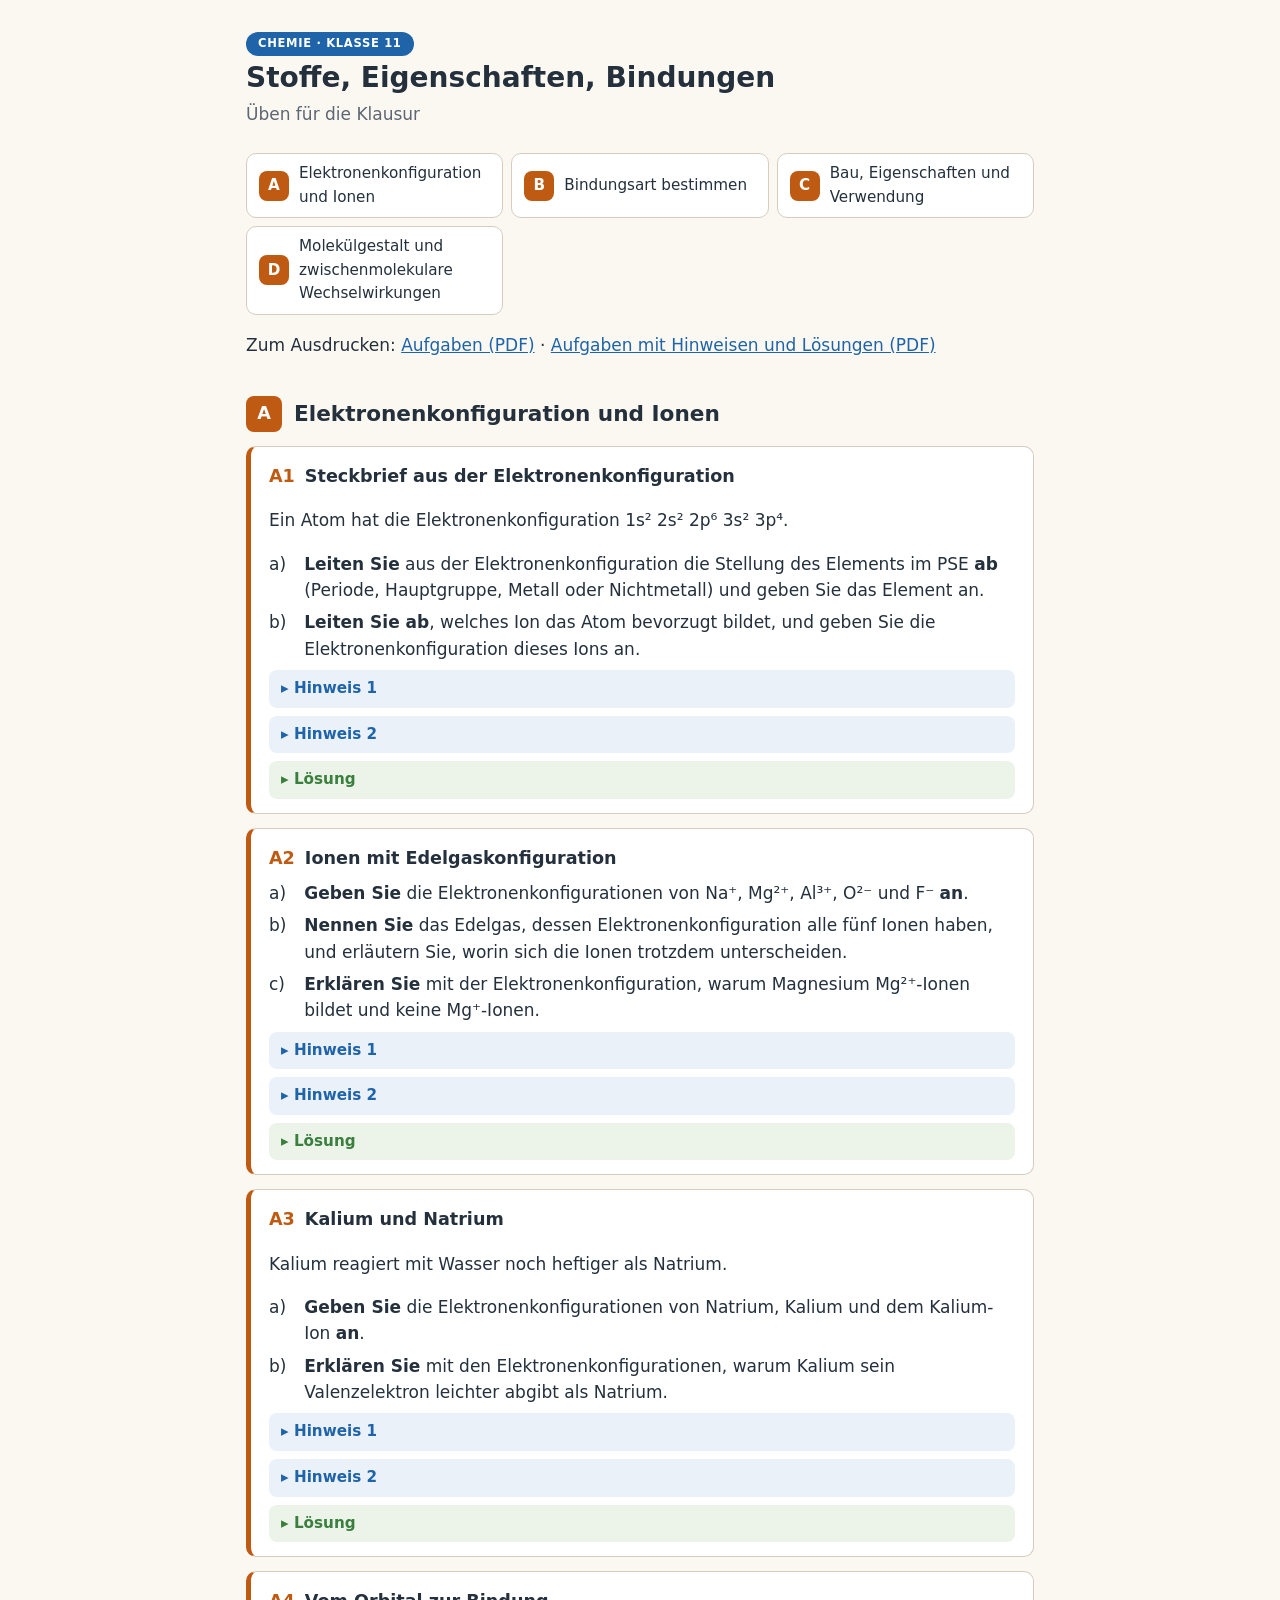
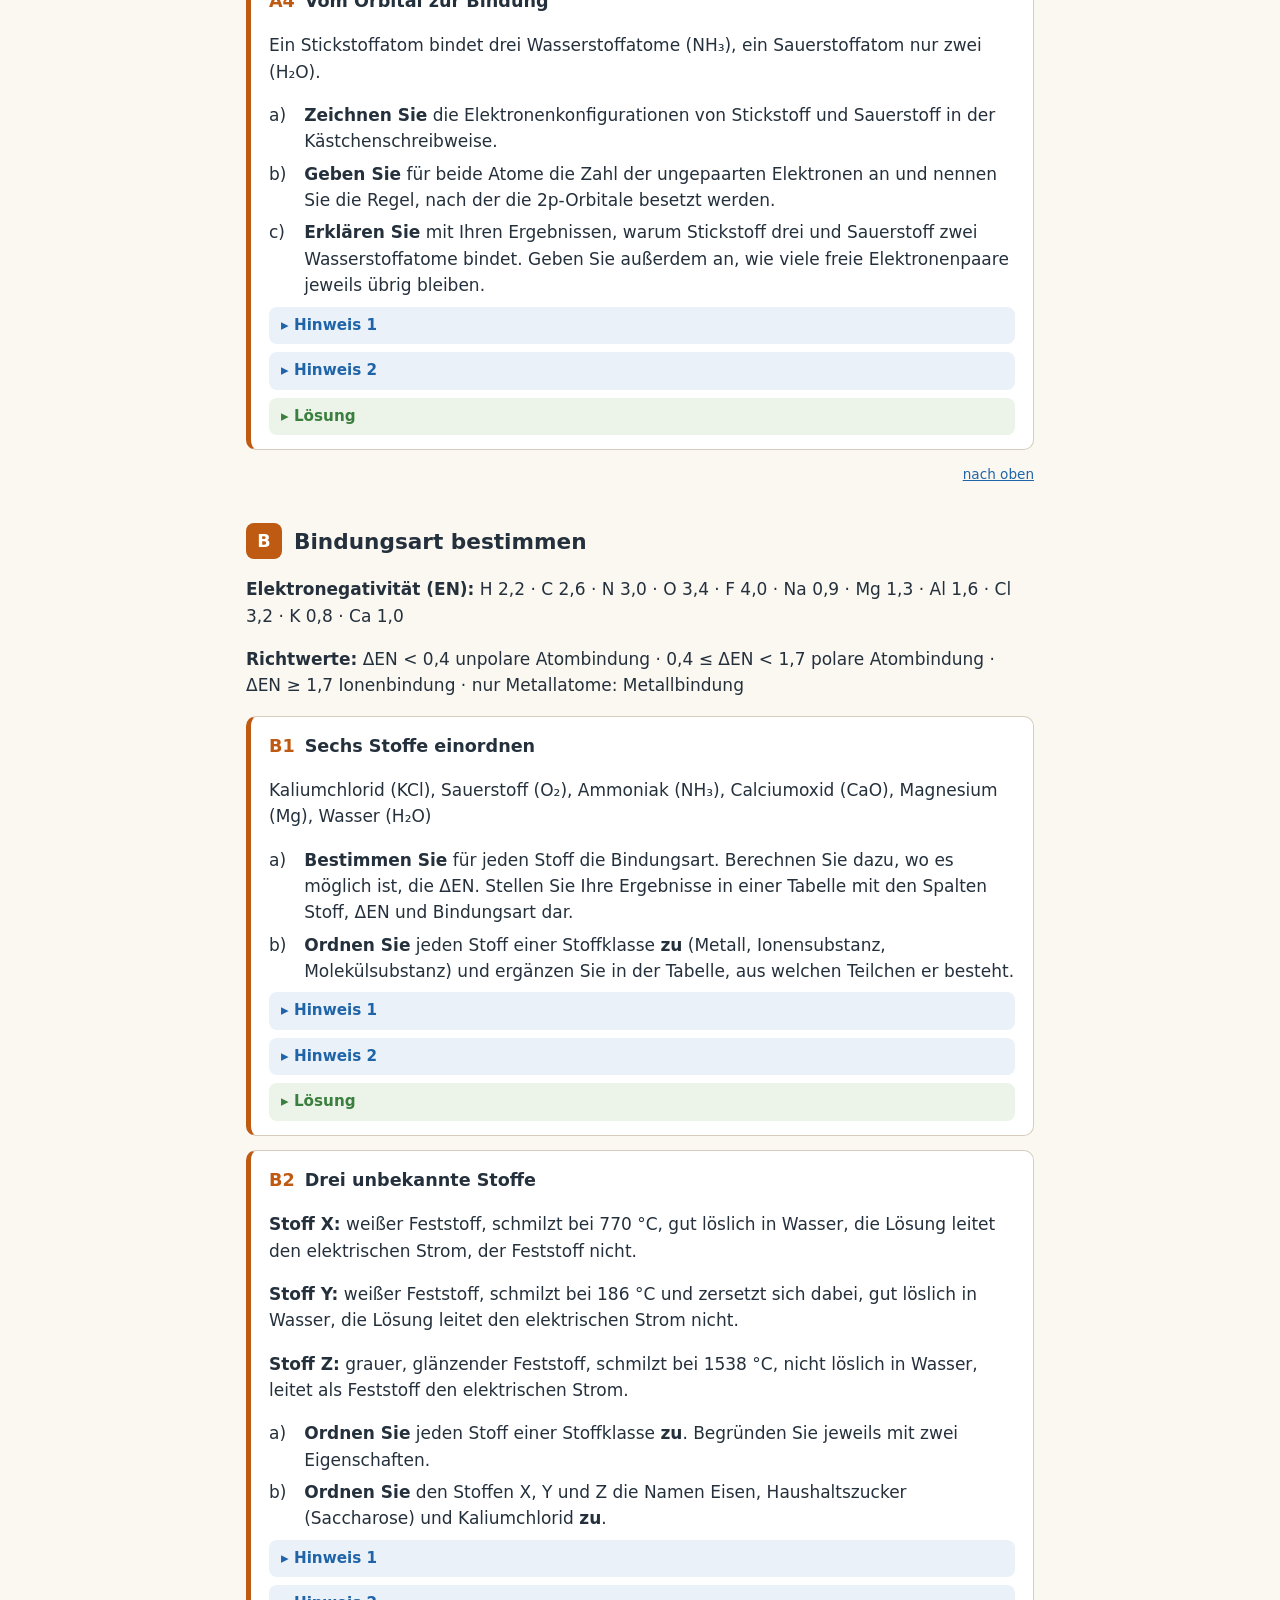
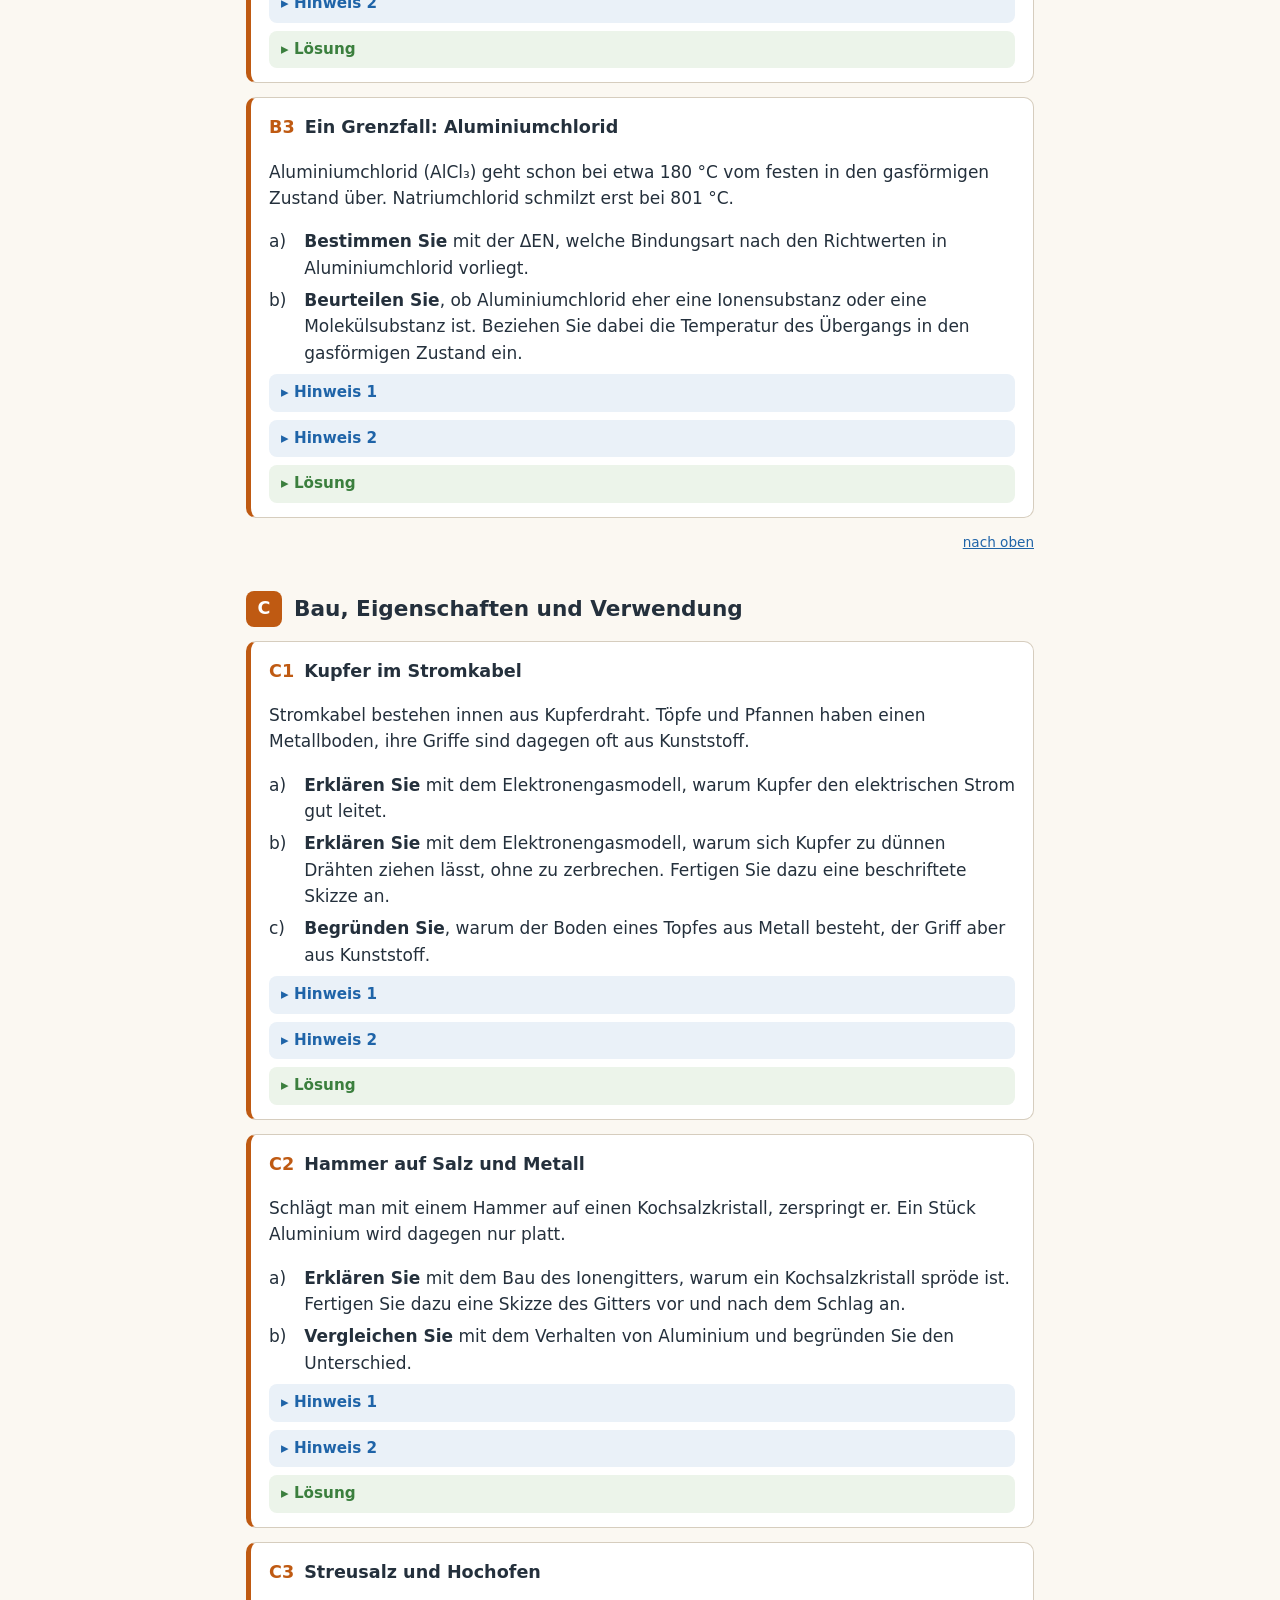
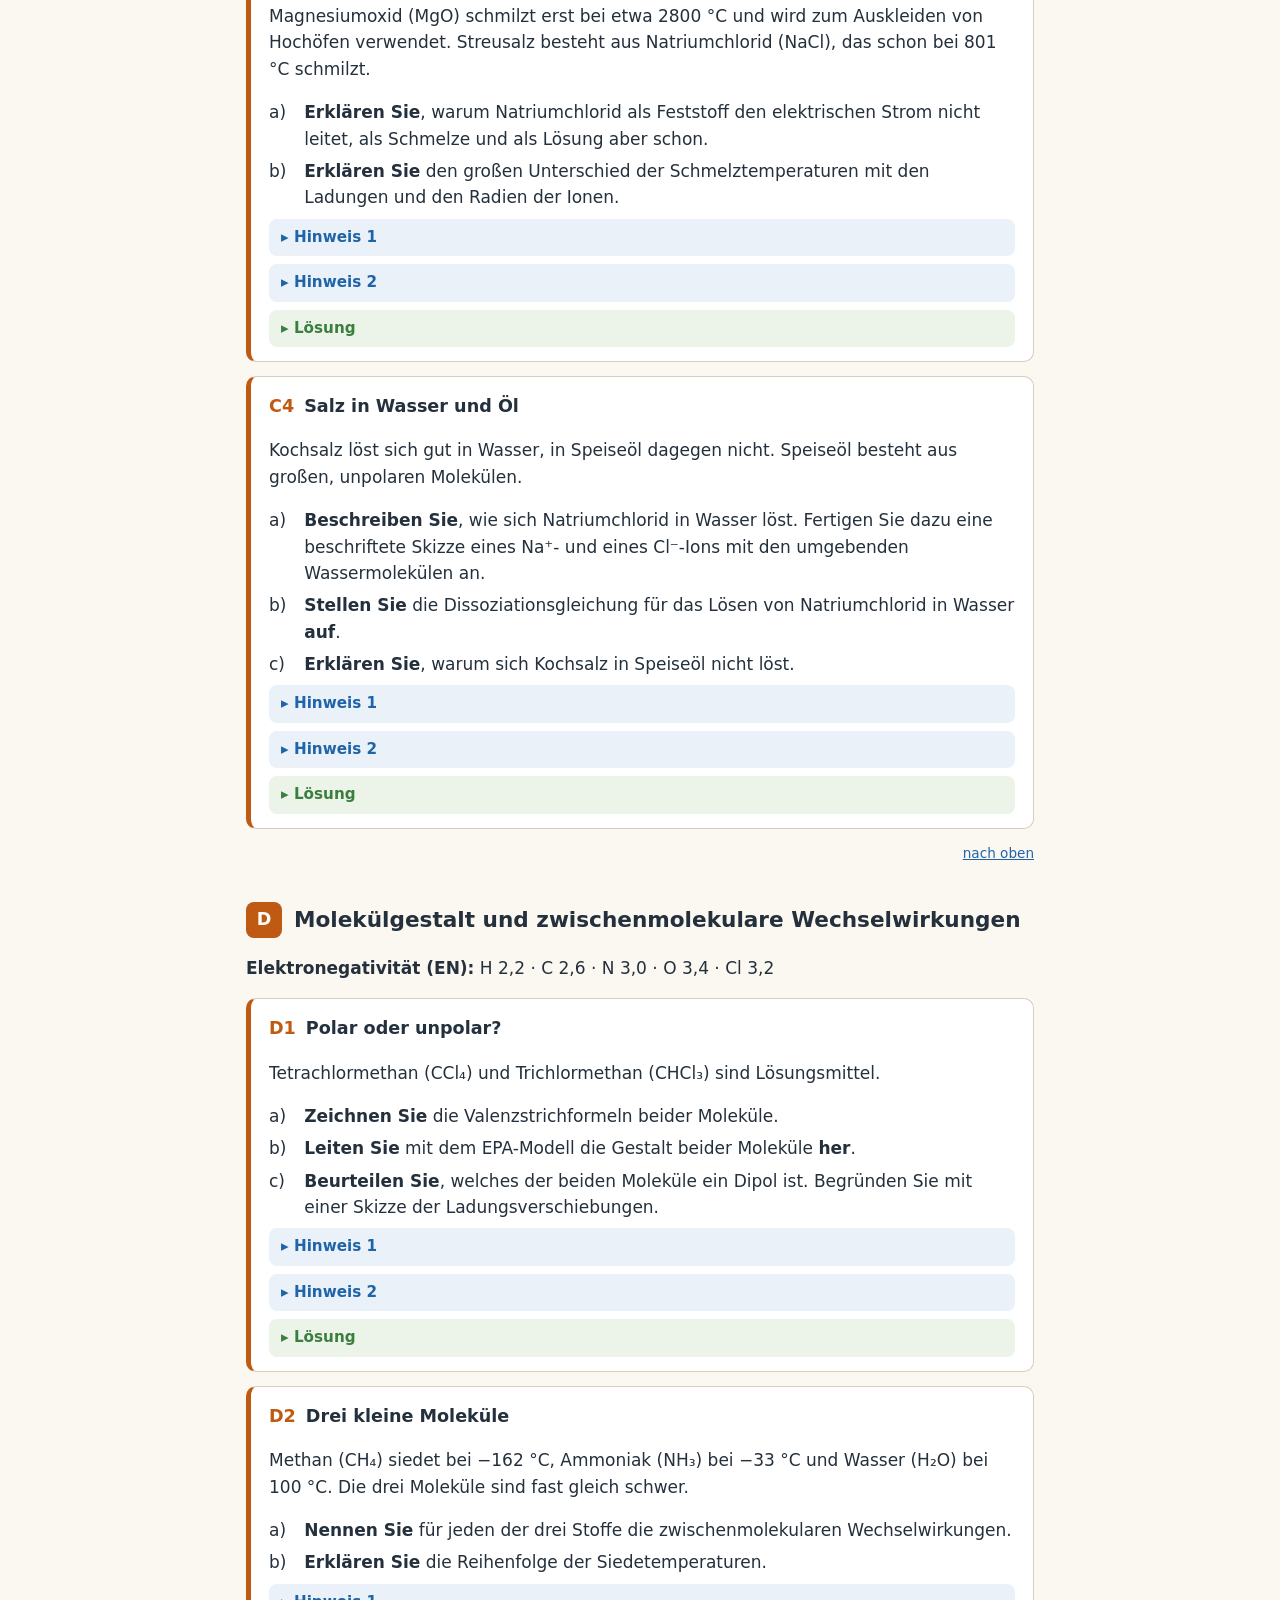
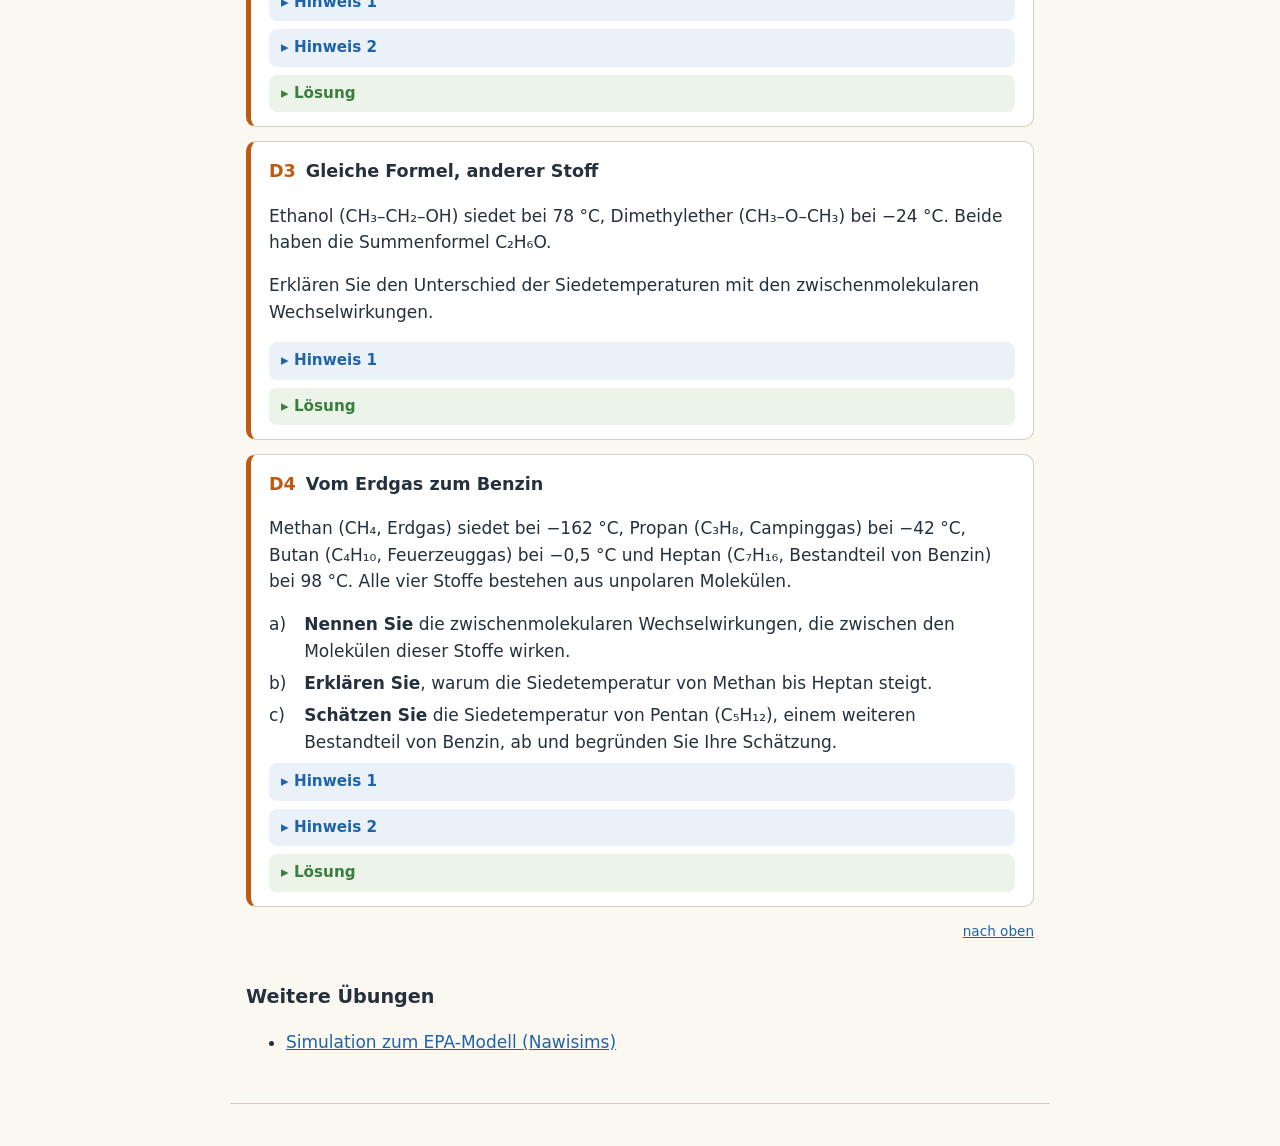
==== commit ef14fcd2: "Update 2026-10-27" ====
--- a/bindungen-11/index.html
+++ b/bindungen-11/index.html
@@ -21,10 +21,10 @@
 <article class="aufgabe" id="a1">
 <h3><span class="nr">A1</span>Steckbrief aus der Elektronenkonfiguration</h3>
 <p>Ein Atom hat die Elektronenkonfiguration 1s² 2s² 2p⁶ 3s² 3p⁴.</p>
-<ol class="teil"><li><span class="abc">a)</span><div><strong>Bestimmen Sie</strong> das Element sowie seine Periode und Hauptgruppe im PSE.</div></li><li><span class="abc">b)</span><div><strong>Geben Sie an</strong>, wie viele Valenzelektronen das Atom hat.</div></li><li><span class="abc">c)</span><div><strong>Leiten Sie ab</strong>, welches Ion das Atom bevorzugt bildet, und geben Sie die Elektronenkonfiguration dieses Ions an.</div></li></ol>
-<details class="hinweis"><summary>Hinweis 1</summary><div><p>Zählen Sie alle Elektronen zusammen. Die Zahl ist die Ordnungszahl.</p></div></details>
-<details class="hinweis"><summary>Hinweis 2</summary><div><p>Valenzelektronen sitzen im äußersten Energieniveau, hier also im dritten (3s und 3p). Wie viele fehlen noch bis zum vollen 3p-Niveau?</p></div></details>
-<details class="loesung"><summary>Lösung</summary><div><ol class="teil"><li><span class="abc">a)</span><div>Das Atom hat 16 Elektronen, es ist also <strong>Schwefel</strong> (S). Es steht in der 3. Periode und in der VI. Hauptgruppe.</div></li><li><span class="abc">b)</span><div>Es hat <strong>6 Valenzelektronen</strong> (3s² 3p⁴).</div></li><li><span class="abc">c)</span><div>Das Atom nimmt zwei Elektronen auf und bildet das <strong>Sulfid-Ion S²⁻</strong> mit der Elektronenkonfiguration 1s² 2s² 2p⁶ 3s² 3p⁶. Das ist die Edelgaskonfiguration von Argon.</div></li></ol></div></details>
+<ol class="teil"><li><span class="abc">a)</span><div><strong>Leiten Sie</strong> aus der Elektronenkonfiguration die Stellung des Elements im PSE <strong>ab</strong> (Periode, Hauptgruppe, Metall oder Nichtmetall) und geben Sie das Element an.</div></li><li><span class="abc">b)</span><div><strong>Leiten Sie ab</strong>, welches Ion das Atom bevorzugt bildet, und geben Sie die Elektronenkonfiguration dieses Ions an.</div></li></ol>
+<details class="hinweis"><summary>Hinweis 1</summary><div><p>Das höchste besetzte Energieniveau gibt die Periode an. Die Valenzelektronen sitzen in den Orbitalen dieses Niveaus (hier 3s und 3p): Ihre Zahl gibt die Hauptgruppe an.</p></div></details>
+<details class="hinweis"><summary>Hinweis 2</summary><div><p>Ist das letzte besetzte p-Niveau schon weit gefüllt, handelt es sich um ein Nichtmetall. Wie viele Elektronen fehlen noch bis zum vollen 3p-Niveau?</p></div></details>
+<details class="loesung"><summary>Lösung</summary><div><ol class="teil"><li><span class="abc">a)</span><div>Das höchste besetzte Energieniveau ist n = 3, das Element steht also in der <strong>3. Periode</strong>. Im 3s- und 3p-Niveau sitzen 2 + 4 = 6 Valenzelektronen, das ergibt die <strong>VI. Hauptgruppe</strong>. Wegen der fortgeschrittenen Besetzung der 3p-Orbitale (4 von 6 Elektronen) ist es ein <strong>Nichtmetall</strong>. Mit 16 Elektronen ist es <strong>Schwefel</strong> (S).</div></li><li><span class="abc">b)</span><div>Das Atom nimmt zwei Elektronen auf und bildet das <strong>Sulfid-Ion S²⁻</strong> mit der Elektronenkonfiguration 1s² 2s² 2p⁶ 3s² 3p⁶. Das ist die Edelgaskonfiguration von Argon.</div></li></ol></div></details>
 </article>
 <article class="aufgabe" id="a2">
 <h3><span class="nr">A2</span>Ionen mit Edelgaskonfiguration</h3>
@@ -40,6 +40,14 @@
 <details class="hinweis"><summary>Hinweis 1</summary><div><p>Kalium hat 19 Elektronen. Nach 3p⁶ wird zuerst das 4s-Niveau besetzt, nicht 3d.</p></div></details>
 <details class="hinweis"><summary>Hinweis 2</summary><div><p>Vergleichen Sie, in welchem Energieniveau das Valenzelektron jeweils sitzt und wie weit es damit vom Kern entfernt ist.</p></div></details>
 <details class="loesung"><summary>Lösung</summary><div><ol class="teil"><li><span class="abc">a)</span><div>Na: 1s² 2s² 2p⁶ 3s¹ · K: 1s² 2s² 2p⁶ 3s² 3p⁶ 4s¹ · K⁺: 1s² 2s² 2p⁶ 3s² 3p⁶</div></li><li><span class="abc">b)</span><div>Das Valenzelektron des Kaliums sitzt im vierten, das des Natriums im dritten Energieniveau. Beim Kalium ist es weiter vom Kern entfernt und durch mehr innere Elektronen abgeschirmt. Es wird deshalb schwächer angezogen und leichter abgegeben.</div></li></ol></div></details>
+</article>
+<article class="aufgabe" id="a4">
+<h3><span class="nr">A4</span>Vom Orbital zur Bindung</h3>
+<p>Ein Stickstoffatom bindet drei Wasserstoffatome (NH₃), ein Sauerstoffatom nur zwei (H₂O).</p>
+<ol class="teil"><li><span class="abc">a)</span><div><strong>Zeichnen Sie</strong> die Elektronenkonfigurationen von Stickstoff und Sauerstoff in der Kästchenschreibweise.</div></li><li><span class="abc">b)</span><div><strong>Geben Sie</strong> für beide Atome die Zahl der ungepaarten Elektronen an und nennen Sie die Regel, nach der die 2p-Orbitale besetzt werden.</div></li><li><span class="abc">c)</span><div><strong>Erklären Sie</strong> mit Ihren Ergebnissen, warum Stickstoff drei und Sauerstoff zwei Wasserstoffatome bindet. Geben Sie außerdem an, wie viele freie Elektronenpaare jeweils übrig bleiben.</div></li></ol>
+<details class="hinweis"><summary>Hinweis 1</summary><div><p>Stickstoff hat 7, Sauerstoff 8 Elektronen. Ein Kästchen steht für ein Orbital, ein Pfeil für ein Elektron. In ein Kästchen passen höchstens zwei Elektronen mit entgegengesetztem Spin.</p></div></details>
+<details class="hinweis"><summary>Hinweis 2</summary><div><p>Ein einfach besetztes Orbital kann mit dem Elektron eines Wasserstoffatoms ein gemeinsames Elektronenpaar bilden. Was passiert mit den doppelt besetzten Orbitalen?</p></div></details>
+<details class="loesung"><summary>Lösung</summary><div><ol class="teil"><li><span class="abc">a)</span><div>N: 1s [↑↓] · 2s [↑↓] · 2p [↑][↑][↑] · O: 1s [↑↓] · 2s [↑↓] · 2p [↑↓][↑][↑]</div></li><li><span class="abc">b)</span><div>Stickstoff hat <strong>drei</strong>, Sauerstoff <strong>zwei</strong> ungepaarte Elektronen. <strong>Hund&#x27;sche Regel:</strong> Energiegleiche Orbitale wie die drei 2p-Orbitale werden zuerst einfach besetzt, erst dann doppelt.</div></li><li><span class="abc">c)</span><div>Jedes ungepaarte Elektron bildet mit dem Elektron eines H-Atoms ein bindendes Elektronenpaar. Stickstoff bindet deshalb drei, Sauerstoff zwei H-Atome. Die doppelt besetzten Orbitale im äußersten Energieniveau bleiben als freie Elektronenpaare übrig, beim N-Atom <strong>eines</strong>, beim O-Atom <strong>zwei</strong>. Beide Atome haben dann acht Außenelektronen (Oktett). Das passt zur Tabelle im EPA-Modell (NH₃ pyramidal, H₂O gewinkelt).</div></li></ol></div></details>
 </article>
 <p class="hoch"><a href="#top">nach oben</a></p></section>
 <section class="thema" id="thema-b">
@@ -57,12 +65,12 @@
 <article class="aufgabe" id="b2">
 <h3><span class="nr">B2</span>Drei unbekannte Stoffe</h3>
 <p><strong>Stoff X:</strong> weißer Feststoff, schmilzt bei 770 °C, gut löslich in Wasser, die Lösung leitet den elektrischen Strom, der Feststoff nicht.</p>
-<p><strong>Stoff Y:</strong> weißer Feststoff, zersetzt sich ab 186 °C, gut löslich in Wasser, die Lösung leitet den elektrischen Strom nicht.</p>
+<p><strong>Stoff Y:</strong> weißer Feststoff, schmilzt bei 186 °C und zersetzt sich dabei, gut löslich in Wasser, die Lösung leitet den elektrischen Strom nicht.</p>
 <p><strong>Stoff Z:</strong> grauer, glänzender Feststoff, schmilzt bei 1538 °C, nicht löslich in Wasser, leitet als Feststoff den elektrischen Strom.</p>
 <ol class="teil"><li><span class="abc">a)</span><div><strong>Ordnen Sie</strong> jeden Stoff einer Stoffklasse <strong>zu</strong>. Begründen Sie jeweils mit zwei Eigenschaften.</div></li><li><span class="abc">b)</span><div><strong>Ordnen Sie</strong> den Stoffen X, Y und Z die Namen Eisen, Haushaltszucker (Saccharose) und Kaliumchlorid <strong>zu</strong>.</div></li></ol>
 <details class="hinweis"><summary>Hinweis 1</summary><div><p>Achten Sie besonders auf die elektrische Leitfähigkeit. Welche beweglichen Ladungsträger gibt es in welcher Stoffklasse?</p></div></details>
 <details class="hinweis"><summary>Hinweis 2</summary><div><p>Eine hohe Schmelztemperatur spricht für starke Kräfte zwischen den Teilchen, eine niedrige für schwache Kräfte zwischen Molekülen.</p></div></details>
-<details class="loesung"><summary>Lösung</summary><div><ol class="teil"><li><span class="abc">a)</span><div><strong>X: Ionensubstanz.</strong> Hohe Schmelztemperatur (starke Anziehung im Ionengitter), die Lösung leitet (frei bewegliche Ionen), der Feststoff nicht (Ionen im Gitter fest). <strong>Y: Molekülsubstanz.</strong> Niedrige Zersetzungstemperatur (schwache Kräfte zwischen den Molekülen), die Lösung leitet nicht (keine Ionen). <strong>Z: Metall.</strong> Glanz und Leitfähigkeit des Feststoffs (frei bewegliches Elektronengas).</div></li><li><span class="abc">b)</span><div>X ist Kaliumchlorid (Salz), Y ist Haushaltszucker (Molekülsubstanz), Z ist Eisen (Metall).</div></li></ol></div></details>
+<details class="loesung"><summary>Lösung</summary><div><ol class="teil"><li><span class="abc">a)</span><div><strong>X: Ionensubstanz.</strong> Hohe Schmelztemperatur (starke Anziehung im Ionengitter), die Lösung leitet (frei bewegliche Ionen), der Feststoff nicht (Ionen im Gitter fest). <strong>Y: Molekülsubstanz.</strong> Niedrige Schmelztemperatur (schwache Kräfte zwischen den Molekülen), die Lösung leitet nicht (keine Ionen). <strong>Z: Metall.</strong> Glanz und Leitfähigkeit des Feststoffs (frei bewegliches Elektronengas).</div></li><li><span class="abc">b)</span><div>X ist Kaliumchlorid (Salz), Y ist Haushaltszucker (Molekülsubstanz), Z ist Eisen (Metall).</div></li></ol></div></details>
 </article>
 <article class="aufgabe" id="b3">
 <h3><span class="nr">B3</span>Ein Grenzfall: Aluminiumchlorid</h3>
@@ -93,15 +101,24 @@
 </article>
 <article class="aufgabe" id="c3">
 <h3><span class="nr">C3</span>Streusalz und Hochofen</h3>
-<p>Magnesiumoxid (MgO) schmilzt erst bei etwa 2800 °C und wird zum Auskleiden von Hochöfen verwendet. Natriumchlorid (NaCl) schmilzt schon bei 801 °C.</p>
+<p>Magnesiumoxid (MgO) schmilzt erst bei etwa 2800 °C und wird zum Auskleiden von Hochöfen verwendet. Streusalz besteht aus Natriumchlorid (NaCl), das schon bei 801 °C schmilzt.</p>
 <ol class="teil"><li><span class="abc">a)</span><div><strong>Erklären Sie</strong>, warum Natriumchlorid als Feststoff den elektrischen Strom nicht leitet, als Schmelze und als Lösung aber schon.</div></li><li><span class="abc">b)</span><div><strong>Erklären Sie</strong> den großen Unterschied der Schmelztemperaturen mit den Ladungen und den Radien der Ionen.</div></li></ol>
 <details class="hinweis"><summary>Hinweis 1</summary><div><p>Für die Leitfähigkeit braucht man frei bewegliche Ladungsträger. Können sich die Ionen im festen Gitter bewegen?</p></div></details>
 <details class="hinweis"><summary>Hinweis 2</summary><div><p>Geben Sie die Ionen beider Salze mit ihren Ladungen an. Je größer die Ladungen und je kleiner die Abstände, desto stärker die Anziehung.</p></div></details>
 <details class="loesung"><summary>Lösung</summary><div><ol class="teil"><li><span class="abc">a)</span><div>Im festen Ionengitter sind die Ionen an ihre Plätze gebunden und können sich nicht bewegen. In der Schmelze und in der Lösung sind die Ionen frei beweglich und transportieren die Ladung.</div></li><li><span class="abc">b)</span><div>Magnesiumoxid besteht aus <strong>Mg²⁺</strong> und <strong>O²⁻</strong>, Natriumchlorid aus Na⁺ und Cl⁻. Die Ionen im Magnesiumoxid sind doppelt geladen und außerdem kleiner, sie kommen sich näher. Deshalb ziehen sie sich viel stärker an, und zum Aufbrechen des Gitters ist viel mehr Energie nötig.</div></li></ol></div></details>
 </article>
+<article class="aufgabe" id="c4">
+<h3><span class="nr">C4</span>Salz in Wasser und Öl</h3>
+<p>Kochsalz löst sich gut in Wasser, in Speiseöl dagegen nicht. Speiseöl besteht aus großen, unpolaren Molekülen.</p>
+<ol class="teil"><li><span class="abc">a)</span><div><strong>Beschreiben Sie</strong>, wie sich Natriumchlorid in Wasser löst. Fertigen Sie dazu eine beschriftete Skizze eines Na⁺- und eines Cl⁻-Ions mit den umgebenden Wassermolekülen an.</div></li><li><span class="abc">b)</span><div><strong>Stellen Sie</strong> die Dissoziationsgleichung für das Lösen von Natriumchlorid in Wasser <strong>auf</strong>.</div></li><li><span class="abc">c)</span><div><strong>Erklären Sie</strong>, warum sich Kochsalz in Speiseöl nicht löst.</div></li></ol>
+<details class="hinweis"><summary>Hinweis 1</summary><div><p>Wassermoleküle sind Dipole. Überlegen Sie, mit welcher Seite sie sich an ein Na⁺-Ion und mit welcher an ein Cl⁻-Ion anlagern.</p></div></details>
+<details class="hinweis"><summary>Hinweis 2</summary><div><p>Kennzeichnen Sie in der Gleichung den Feststoff mit (s) und die gelösten Ionen mit (aq).</p></div></details>
+<details class="loesung"><summary>Lösung</summary><div><ol class="teil"><li><span class="abc">a)</span><div>Wassermoleküle sind Dipole. Sie lagern sich mit dem O-Atom (δ−) an die Na⁺-Ionen und mit den H-Atomen (δ+) an die Cl⁻-Ionen an. Diese Anziehung löst die Ionen aus dem Gitter. Jedes gelöste Ion ist dann von einer <strong>Hydrathülle</strong> aus Wassermolekülen umgeben. Skizze: Na⁺ mit Wassermolekülen, O-Seite zum Ion; Cl⁻ mit Wassermolekülen, H-Seite zum Ion.</div></li><li><span class="abc">b)</span><div>NaCl(s) → Na⁺(aq) + Cl⁻(aq)</div></li><li><span class="abc">c)</span><div>Die Moleküle des Speiseöls sind unpolar und tragen keine Partialladungen. Sie können die Ionen nicht anziehen und keine Hülle um sie bilden. Die starke Anziehung im Ionengitter bleibt bestehen, das Salz löst sich nicht.</div></li></ol></div></details>
+</article>
 <p class="hoch"><a href="#top">nach oben</a></p></section>
 <section class="thema" id="thema-d">
 <h2><span class="kachel">D</span>Molekülgestalt und zwischenmolekulare Wechselwirkungen</h2>
+<p><strong>Elektronegativität (EN):</strong> H 2,2 · C 2,6 · N 3,0 · O 3,4 · Cl 3,2</p>
 <article class="aufgabe" id="d1">
 <h3><span class="nr">D1</span>Polar oder unpolar?</h3>
 <p>Tetrachlormethan (CCl₄) und Trichlormethan (CHCl₃) sind Lösungsmittel.</p>
@@ -121,9 +138,17 @@
 <article class="aufgabe" id="d3">
 <h3><span class="nr">D3</span>Gleiche Formel, anderer Stoff</h3>
 <p>Ethanol (CH₃–CH₂–OH) siedet bei 78 °C, Dimethylether (CH₃–O–CH₃) bei −24 °C. Beide haben die Summenformel C₂H₆O.</p>
-<ol class="teil"><li><span class="abc">a)</span><div><strong>Erklären Sie</strong> den Unterschied der Siedetemperaturen mit den zwischenmolekularen Wechselwirkungen.</div></li></ol>
+<p>Erklären Sie den Unterschied der Siedetemperaturen mit den zwischenmolekularen Wechselwirkungen.</p>
 <details class="hinweis"><summary>Hinweis 1</summary><div><p>Suchen Sie in beiden Molekülen ein H-Atom, das an ein O-Atom gebunden ist.</p></div></details>
 <details class="loesung"><summary>Lösung</summary><div><ol class="teil"><li><span class="abc">a)</span><div>Ethanol hat eine O–H-Gruppe und bildet Wasserstoffbrücken zwischen den Molekülen. Im Dimethylether ist kein H-Atom an das O-Atom gebunden. Zwischen seinen Molekülen wirken nur Dipol-Dipol- und Dispersionswechselwirkungen, die schwächer sind. Deshalb siedet Ethanol viel höher.</div></li></ol></div></details>
+</article>
+<article class="aufgabe" id="d4">
+<h3><span class="nr">D4</span>Vom Erdgas zum Benzin</h3>
+<p>Methan (CH₄, Erdgas) siedet bei −162 °C, Propan (C₃H₈, Campinggas) bei −42 °C, Butan (C₄H₁₀, Feuerzeuggas) bei −0,5 °C und Heptan (C₇H₁₆, Bestandteil von Benzin) bei 98 °C. Alle vier Stoffe bestehen aus unpolaren Molekülen.</p>
+<ol class="teil"><li><span class="abc">a)</span><div><strong>Nennen Sie</strong> die zwischenmolekularen Wechselwirkungen, die zwischen den Molekülen dieser Stoffe wirken.</div></li><li><span class="abc">b)</span><div><strong>Erklären Sie</strong>, warum die Siedetemperatur von Methan bis Heptan steigt.</div></li><li><span class="abc">c)</span><div><strong>Schätzen Sie</strong> die Siedetemperatur von Pentan (C₅H₁₂), einem weiteren Bestandteil von Benzin, ab und begründen Sie Ihre Schätzung.</div></li></ol>
+<details class="hinweis"><summary>Hinweis 1</summary><div><p>Welche Wechselwirkungen gibt es auch zwischen unpolaren Molekülen?</p></div></details>
+<details class="hinweis"><summary>Hinweis 2</summary><div><p>Vergleichen Sie die Zahl der Atome und Elektronen in den Molekülen. Wie hängt die Stärke der Dispersionswechselwirkungen davon ab?</p></div></details>
+<details class="loesung"><summary>Lösung</summary><div><ol class="teil"><li><span class="abc">a)</span><div>Zwischen unpolaren Molekülen wirken nur <strong>Dispersionswechselwirkungen</strong>.</div></li><li><span class="abc">b)</span><div>Von Methan bis Heptan werden die Moleküle größer und haben mehr Elektronen. Die Elektronen großer Moleküle lassen sich leichter verschieben, es entstehen stärkere temporäre Dipole, die im Nachbarmolekül Dipole induzieren. Außerdem berühren sich lange Moleküle auf einer größeren Fläche. Die Dispersionswechselwirkungen werden dadurch stärker, beim Sieden ist mehr Energie nötig, um die Moleküle voneinander zu trennen.</div></li><li><span class="abc">c)</span><div>Pentan ist größer als Butan und kleiner als Heptan. Seine Siedetemperatur muss also zwischen −0,5 °C und 98 °C liegen, etwa bei 30 bis 40 °C. Tatsächlich siedet Pentan bei 36 °C.</div></li></ol></div></details>
 </article>
 <p class="hoch"><a href="#top">nach oben</a></p></section>
 <section class="weitere"><h2>Weitere Übungen</h2><ul><li><a href="https://nawisims.de/epa" rel="noopener noreferrer">Simulation zum EPA-Modell (Nawisims)</a></li></ul></section>
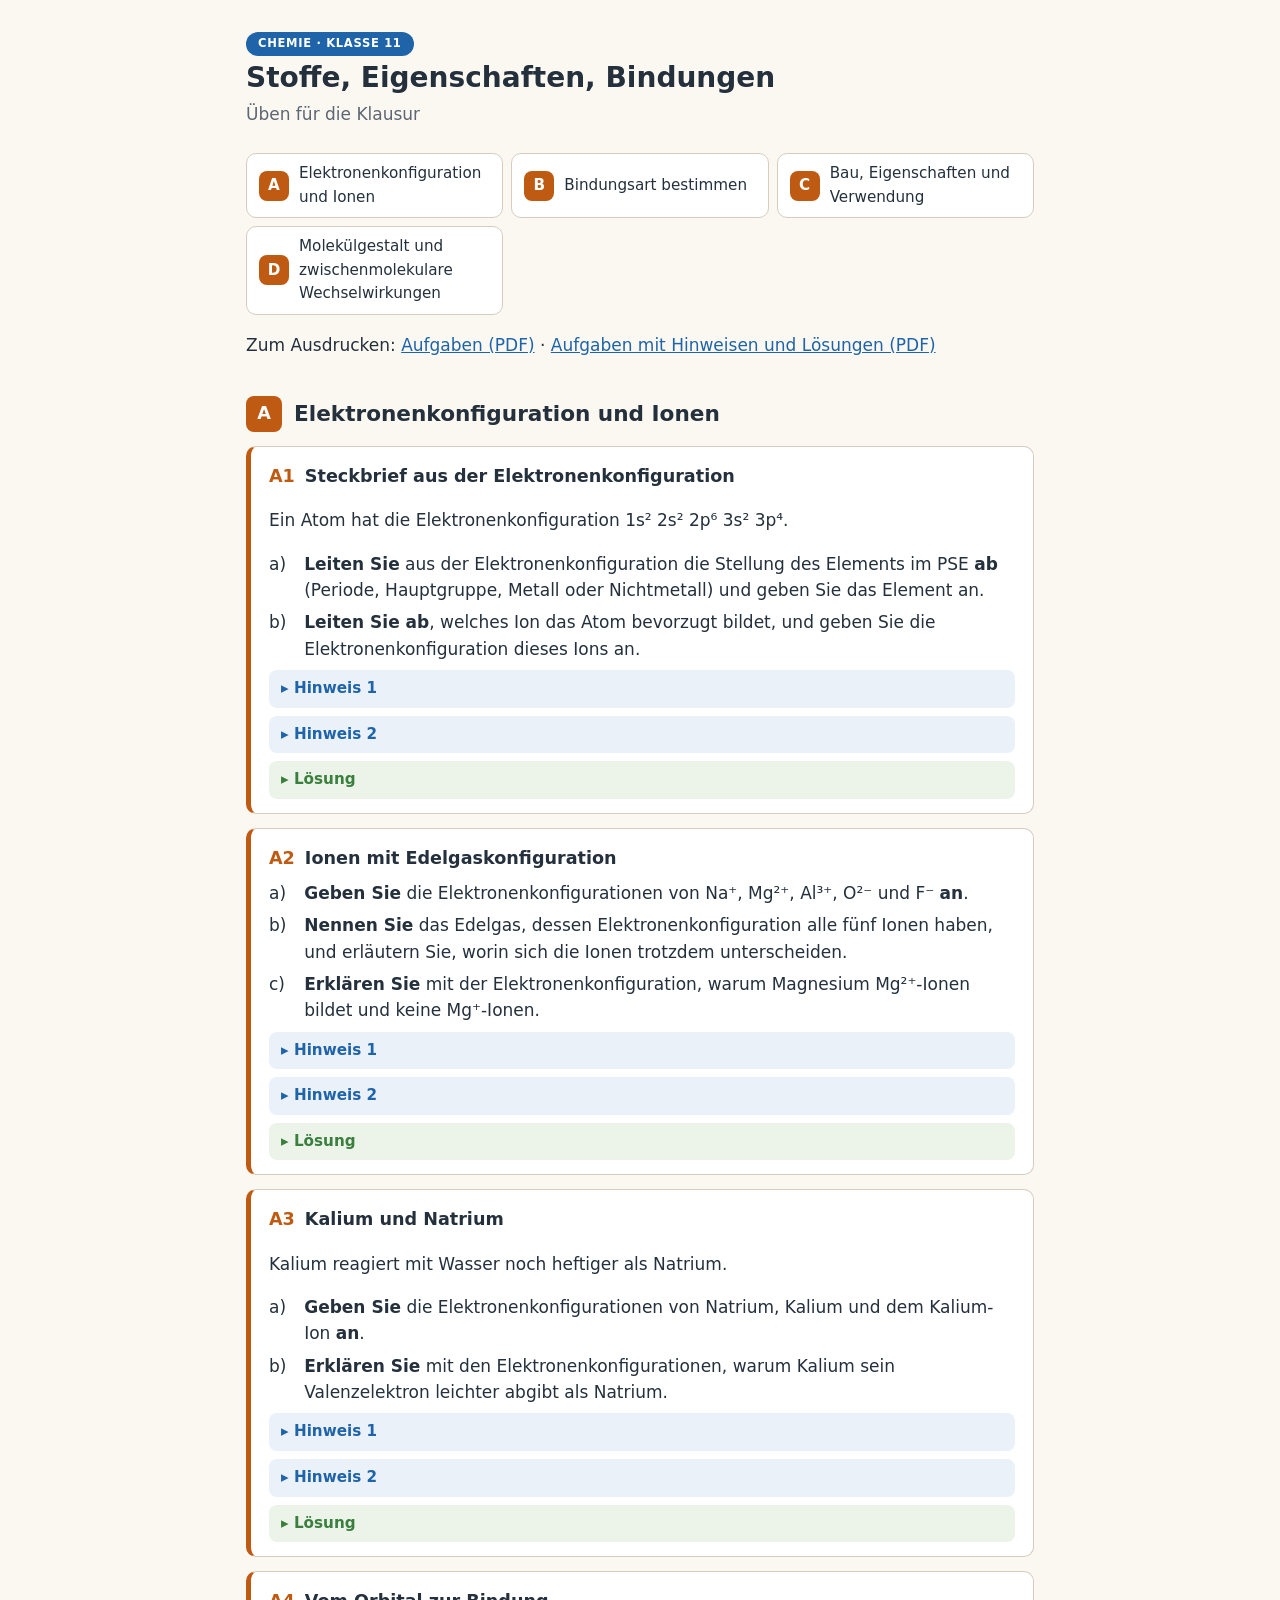
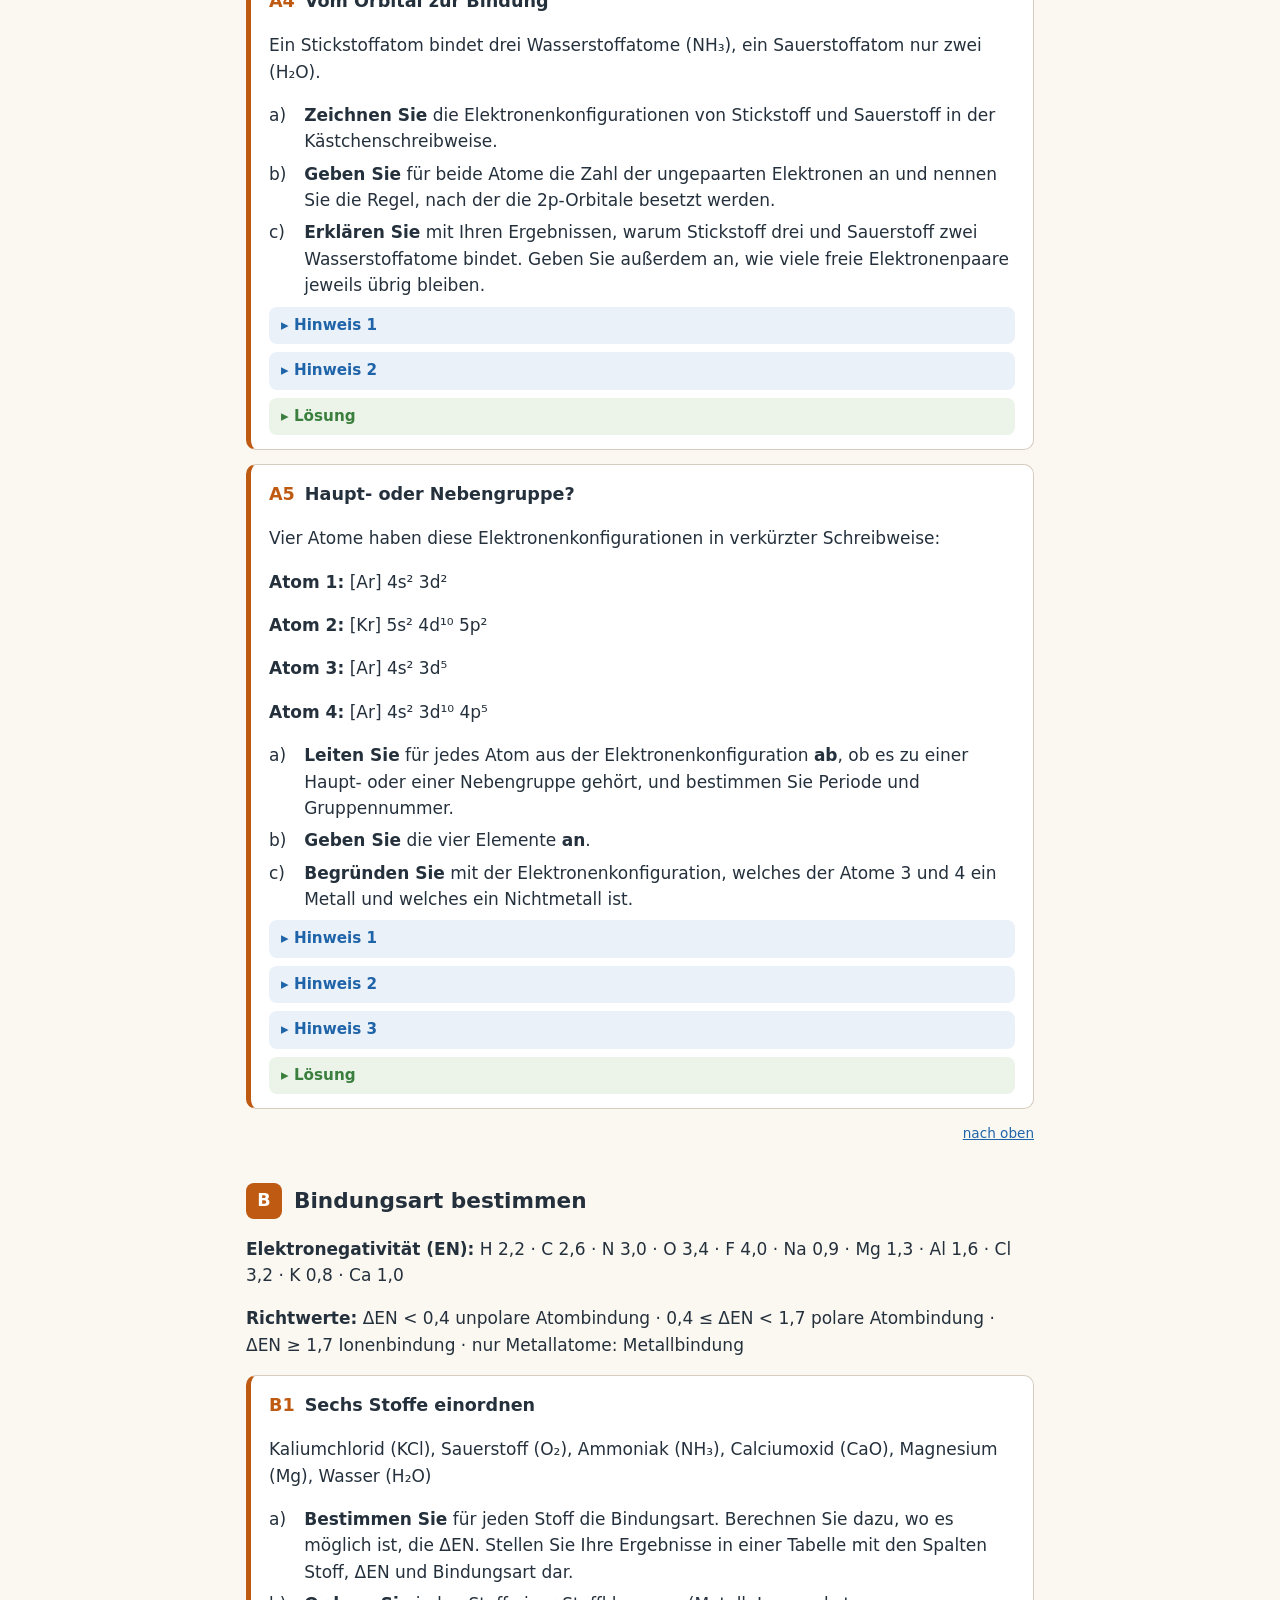
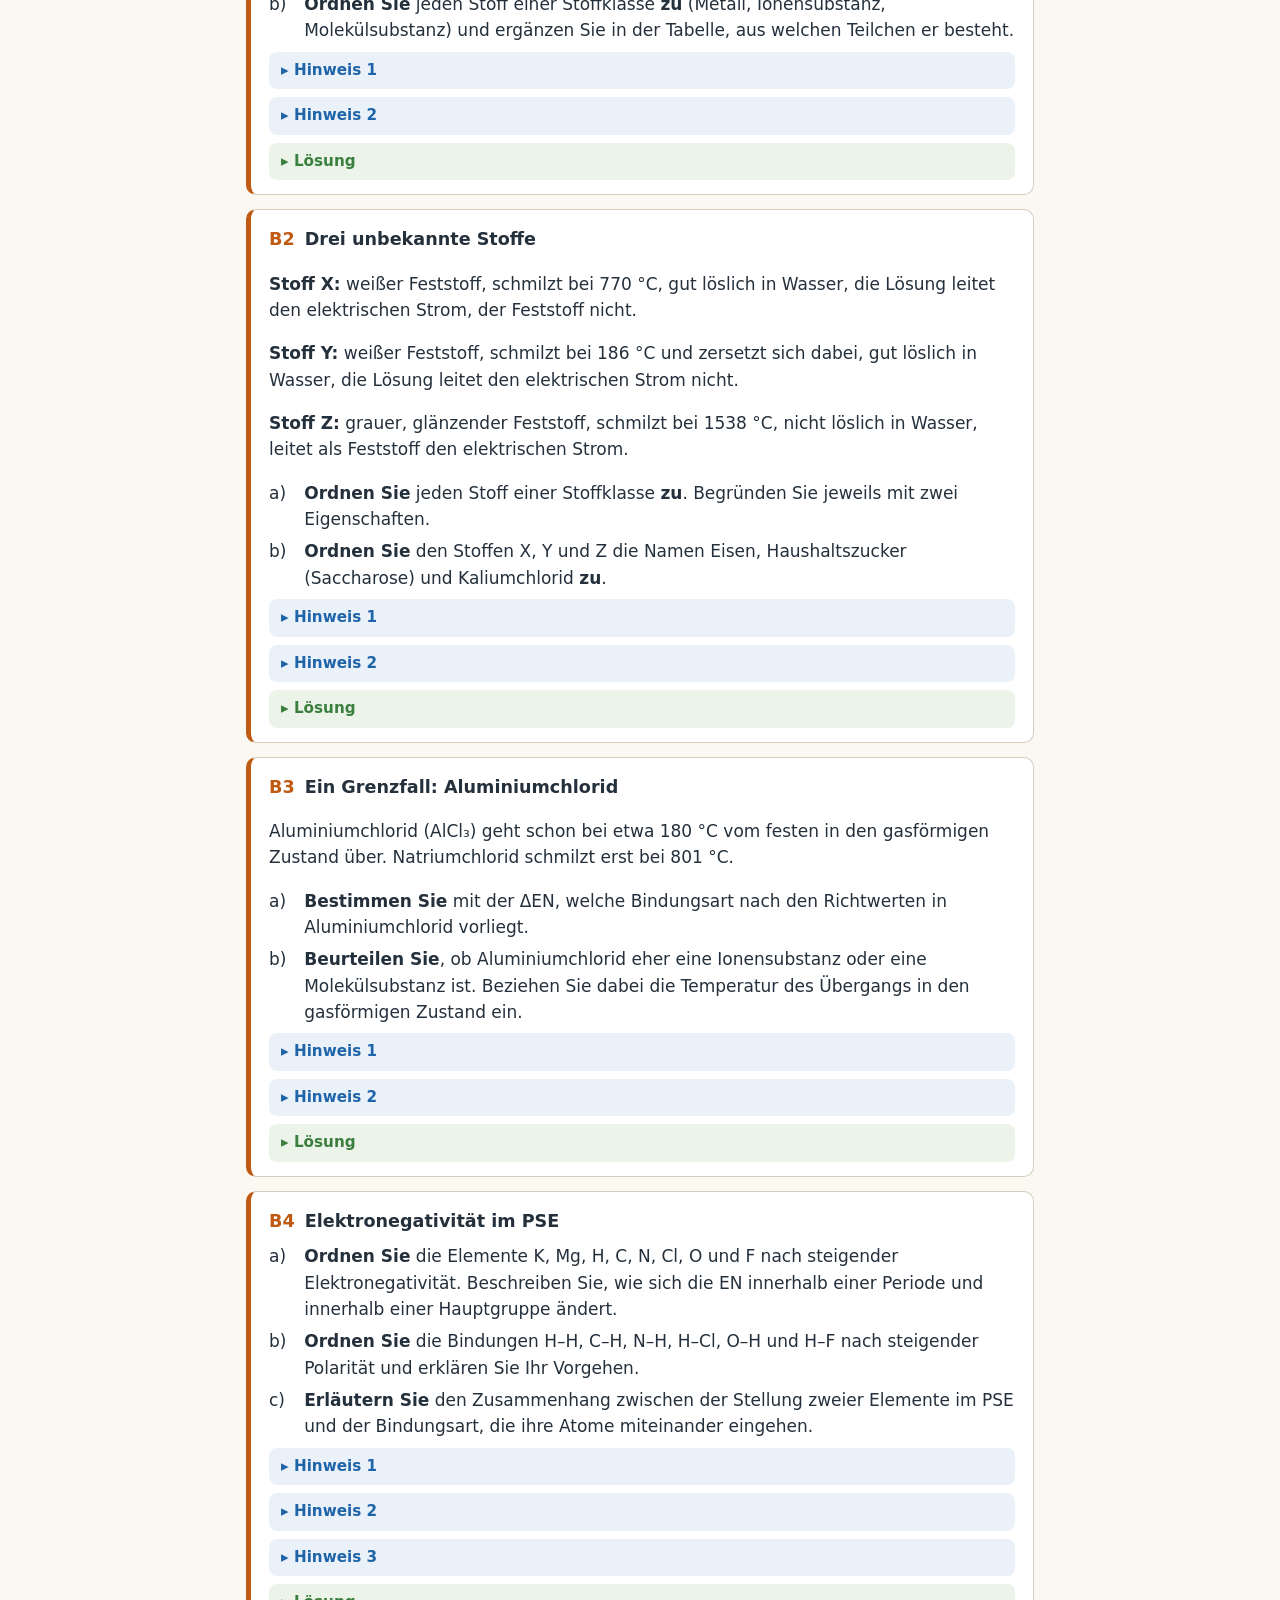
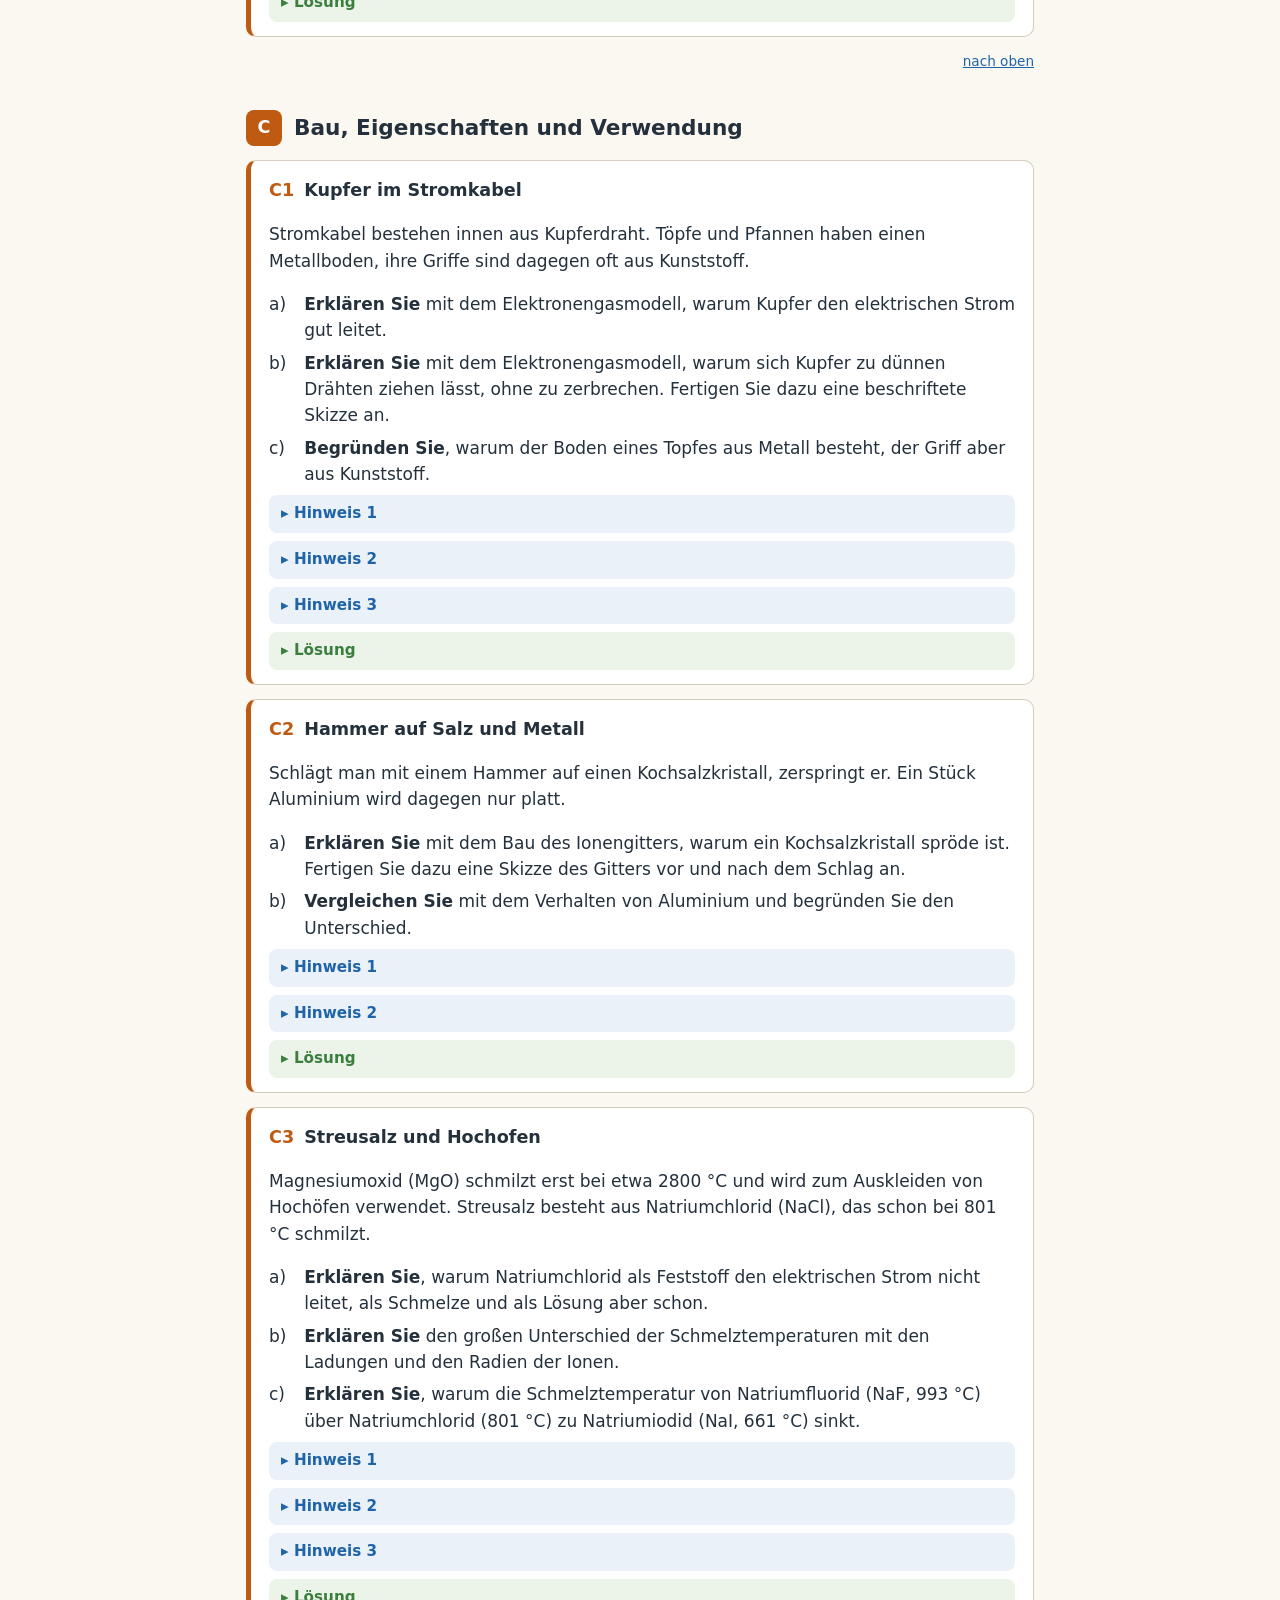
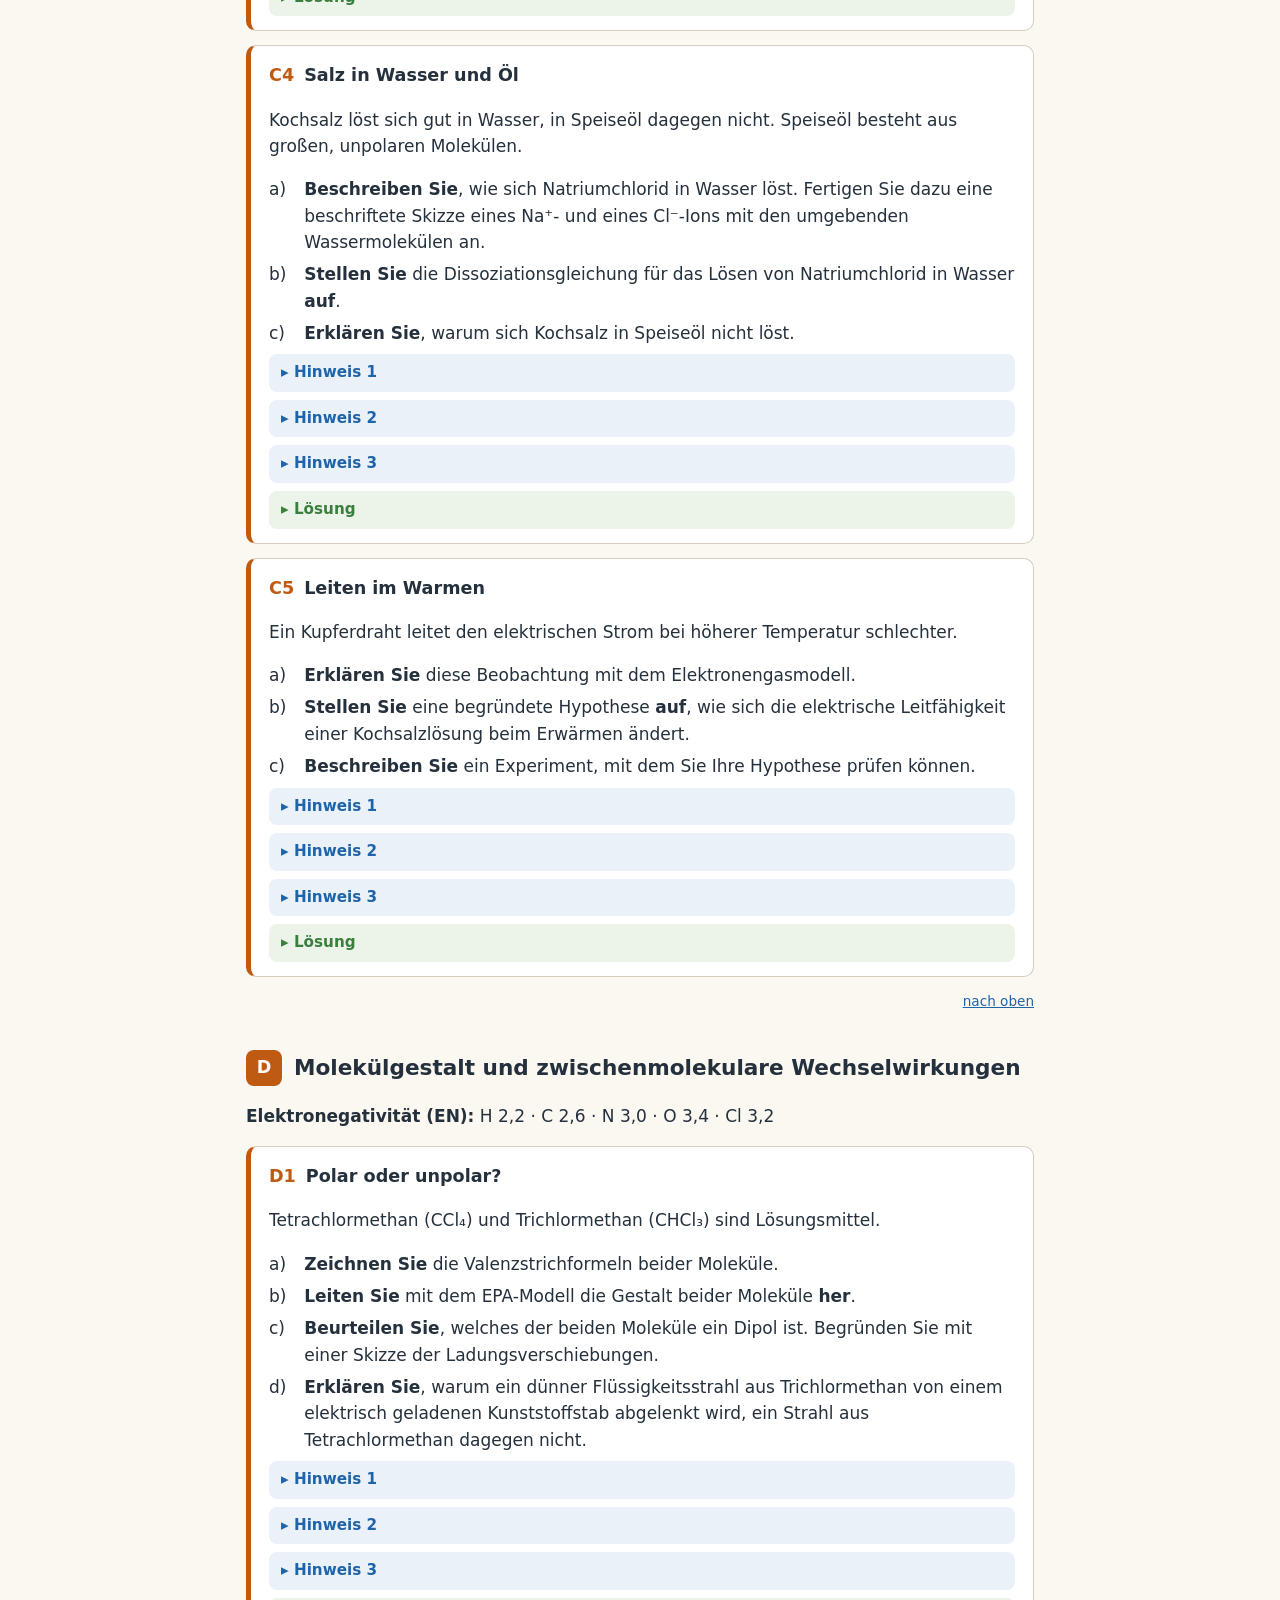
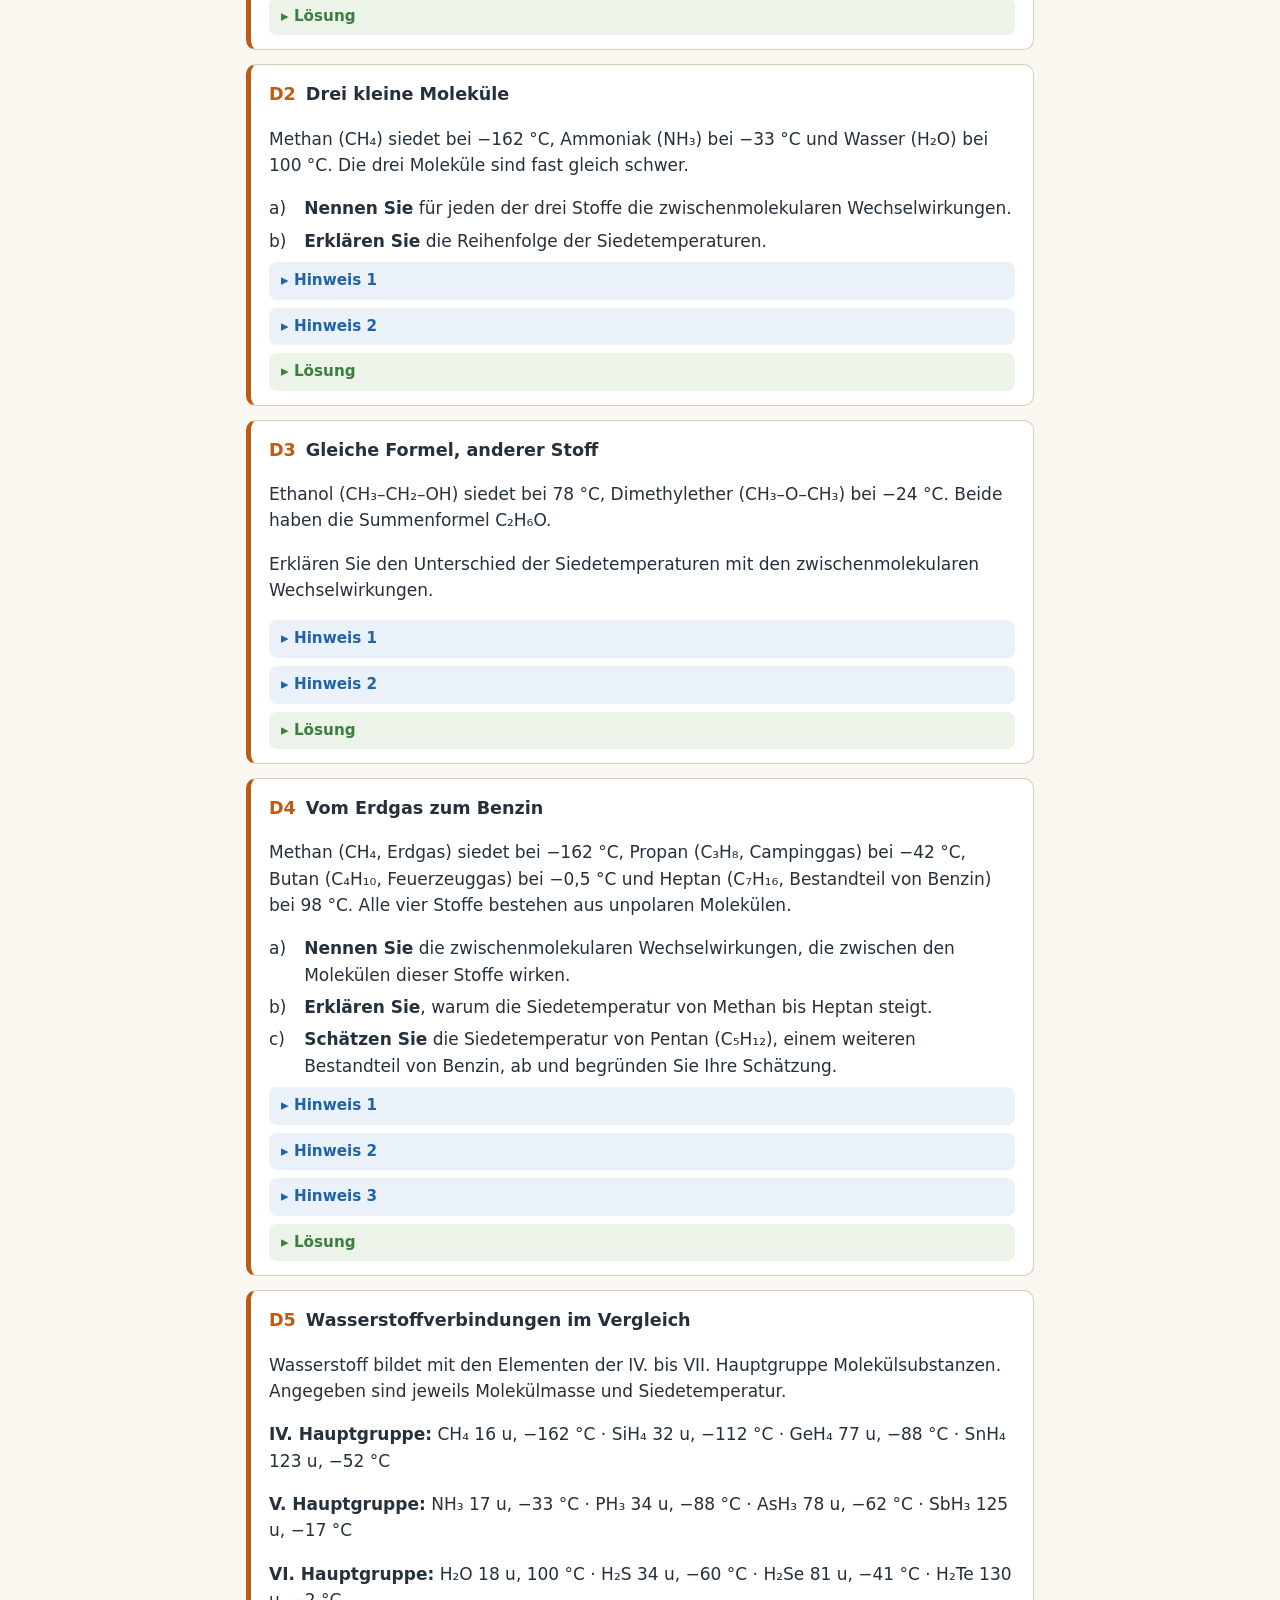
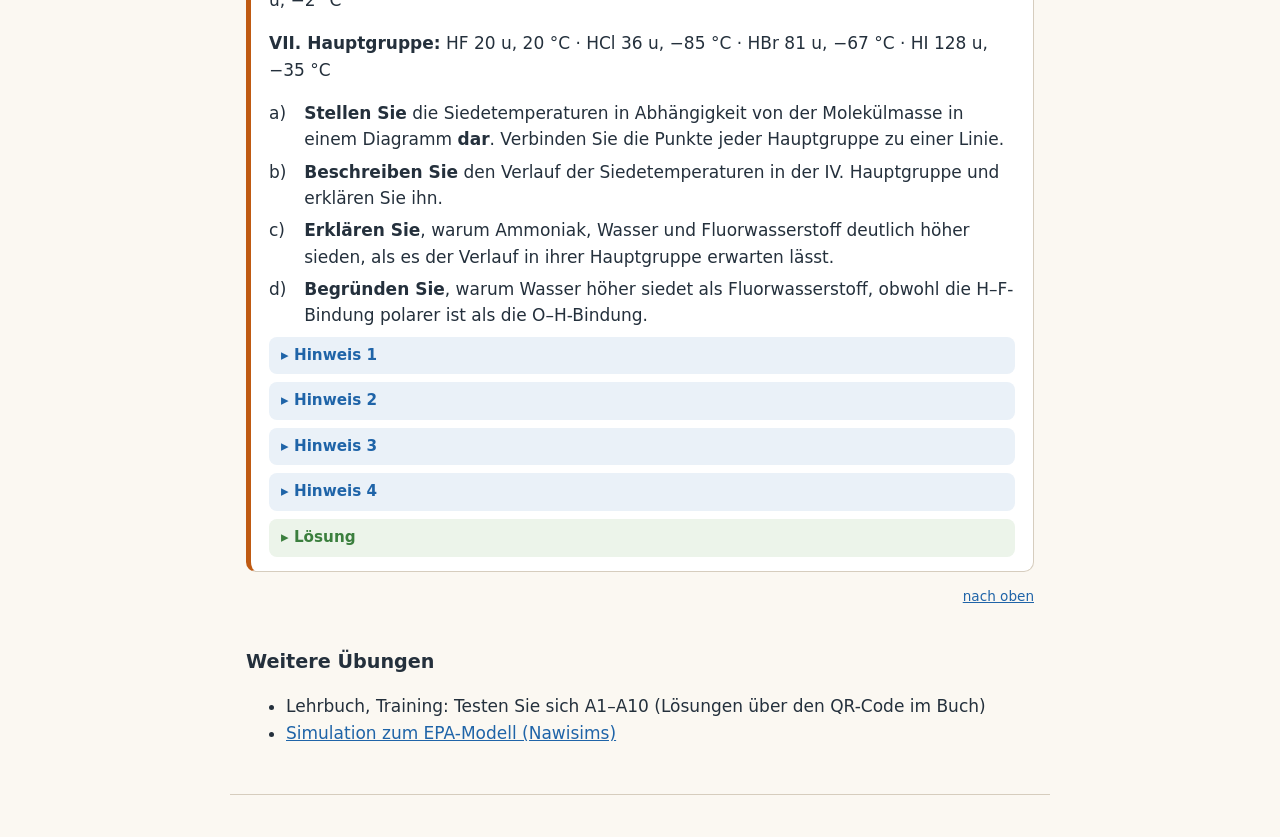
==== commit 873651e1: "Update 2026-10-27" ====
--- a/bindungen-11/index.html
+++ b/bindungen-11/index.html
@@ -22,15 +22,15 @@
 <h3><span class="nr">A1</span>Steckbrief aus der Elektronenkonfiguration</h3>
 <p>Ein Atom hat die Elektronenkonfiguration 1s² 2s² 2p⁶ 3s² 3p⁴.</p>
 <ol class="teil"><li><span class="abc">a)</span><div><strong>Leiten Sie</strong> aus der Elektronenkonfiguration die Stellung des Elements im PSE <strong>ab</strong> (Periode, Hauptgruppe, Metall oder Nichtmetall) und geben Sie das Element an.</div></li><li><span class="abc">b)</span><div><strong>Leiten Sie ab</strong>, welches Ion das Atom bevorzugt bildet, und geben Sie die Elektronenkonfiguration dieses Ions an.</div></li></ol>
-<details class="hinweis"><summary>Hinweis 1</summary><div><p>Das höchste besetzte Energieniveau gibt die Periode an. Die Valenzelektronen sitzen in den Orbitalen dieses Niveaus (hier 3s und 3p): Ihre Zahl gibt die Hauptgruppe an.</p></div></details>
-<details class="hinweis"><summary>Hinweis 2</summary><div><p>Ist das letzte besetzte p-Niveau schon weit gefüllt, handelt es sich um ein Nichtmetall. Wie viele Elektronen fehlen noch bis zum vollen 3p-Niveau?</p></div></details>
-<details class="loesung"><summary>Lösung</summary><div><ol class="teil"><li><span class="abc">a)</span><div>Das höchste besetzte Energieniveau ist n = 3, das Element steht also in der <strong>3. Periode</strong>. Im 3s- und 3p-Niveau sitzen 2 + 4 = 6 Valenzelektronen, das ergibt die <strong>VI. Hauptgruppe</strong>. Wegen der fortgeschrittenen Besetzung der 3p-Orbitale (4 von 6 Elektronen) ist es ein <strong>Nichtmetall</strong>. Mit 16 Elektronen ist es <strong>Schwefel</strong> (S).</div></li><li><span class="abc">b)</span><div>Das Atom nimmt zwei Elektronen auf und bildet das <strong>Sulfid-Ion S²⁻</strong> mit der Elektronenkonfiguration 1s² 2s² 2p⁶ 3s² 3p⁶. Das ist die Edelgaskonfiguration von Argon.</div></li></ol></div></details>
+<details class="hinweis"><summary>Hinweis 1</summary><div><p>Zählen Sie alle Elektronen, ihre Zahl ist die Ordnungszahl. Für die Stellung im PSE kommt es auf das äußerste besetzte Energieniveau an.</p></div></details>
+<details class="hinweis"><summary>Hinweis 2</summary><div><p>Die Periode ist die Nummer des höchsten besetzten Energieniveaus, die Hauptgruppe die Zahl der Elektronen in diesem Niveau (hier 3s + 3p). Einem Atom mit fast vollem p-Niveau fehlen nur wenige Elektronen bis zur Edelgaskonfiguration: Es nimmt Elektronen auf.</p></div></details>
+<details class="loesung"><summary>Lösung</summary><div><ol class="teil"><li><span class="abc">a)</span><div>Das höchste besetzte Energieniveau ist n = 3, das Element steht also in der <strong>3. Periode</strong>. Im 3s- und 3p-Niveau sitzen 2 + 4 = 6 Valenzelektronen, das ergibt die <strong>VI. Hauptgruppe</strong>. Wegen der fortgeschrittenen Besetzung der 3p-Orbitale (4 von 6 Elektronen) ist es ein <strong>Nichtmetall</strong>. Mit 16 Elektronen ist es <strong>Schwefel</strong> (S).</div></li><li><span class="abc">b)</span><div>Dem Atom fehlen zwei Elektronen bis zum vollen 3p-Niveau. Es nimmt deshalb zwei Elektronen auf und bildet das <strong>Sulfid-Ion S²⁻</strong> mit der Elektronenkonfiguration 1s² 2s² 2p⁶ 3s² 3p⁶. Das ist die Edelgaskonfiguration von Argon.</div></li></ol></div></details>
 </article>
 <article class="aufgabe" id="a2">
 <h3><span class="nr">A2</span>Ionen mit Edelgaskonfiguration</h3>
 <ol class="teil"><li><span class="abc">a)</span><div><strong>Geben Sie</strong> die Elektronenkonfigurationen von Na⁺, Mg²⁺, Al³⁺, O²⁻ und F⁻ <strong>an</strong>.</div></li><li><span class="abc">b)</span><div><strong>Nennen Sie</strong> das Edelgas, dessen Elektronenkonfiguration alle fünf Ionen haben, und erläutern Sie, worin sich die Ionen trotzdem unterscheiden.</div></li><li><span class="abc">c)</span><div><strong>Erklären Sie</strong> mit der Elektronenkonfiguration, warum Magnesium Mg²⁺-Ionen bildet und keine Mg⁺-Ionen.</div></li></ol>
-<details class="hinweis"><summary>Hinweis 1</summary><div><p>Schreiben Sie zuerst die Konfiguration des Atoms auf. Kationen geben Elektronen ab, Anionen nehmen Elektronen auf.</p></div></details>
-<details class="hinweis"><summary>Hinweis 2</summary><div><p>Vergleichen Sie die Zahl der Protonen im Kern mit der Zahl der Elektronen in der Hülle.</p></div></details>
+<details class="hinweis"><summary>Hinweis 1</summary><div><p>Schreiben Sie zuerst die Konfiguration des Atoms auf. Kationen geben Elektronen ab, Anionen nehmen Elektronen auf, bis eine Edelgaskonfiguration erreicht ist.</p></div></details>
+<details class="hinweis"><summary>Hinweis 2</summary><div><p>Alle fünf Ionen haben gleich viele Elektronen. Vergleichen Sie die Zahl der Protonen im Kern: Wie wirkt sich eine größere Kernladung auf die Hülle aus?</p></div></details>
 <details class="loesung"><summary>Lösung</summary><div><ol class="teil"><li><span class="abc">a)</span><div>Alle fünf Ionen haben die Elektronenkonfiguration <strong>1s² 2s² 2p⁶</strong>.</div></li><li><span class="abc">b)</span><div>Es ist die Konfiguration von <strong>Neon</strong>. Die Ionen unterscheiden sich in der Zahl der Protonen im Kern und damit in ihrer Ladung. Je mehr Protonen bei gleicher Elektronenzahl, desto stärker wird die Hülle angezogen und desto kleiner ist das Ion (Al³⁺ ist das kleinste, O²⁻ das größte).</div></li><li><span class="abc">c)</span><div>Magnesium hat die Konfiguration 1s² 2s² 2p⁶ <strong>3s²</strong>. Erst wenn es beide 3s-Elektronen abgibt, erreicht es die Edelgaskonfiguration von Neon. Ein Mg⁺-Ion hätte noch ein 3s-Elektron und damit keine Edelgaskonfiguration.</div></li></ol></div></details>
 </article>
 <article class="aufgabe" id="a3">
@@ -39,15 +39,31 @@
 <ol class="teil"><li><span class="abc">a)</span><div><strong>Geben Sie</strong> die Elektronenkonfigurationen von Natrium, Kalium und dem Kalium-Ion <strong>an</strong>.</div></li><li><span class="abc">b)</span><div><strong>Erklären Sie</strong> mit den Elektronenkonfigurationen, warum Kalium sein Valenzelektron leichter abgibt als Natrium.</div></li></ol>
 <details class="hinweis"><summary>Hinweis 1</summary><div><p>Kalium hat 19 Elektronen. Nach 3p⁶ wird zuerst das 4s-Niveau besetzt, nicht 3d.</p></div></details>
 <details class="hinweis"><summary>Hinweis 2</summary><div><p>Vergleichen Sie, in welchem Energieniveau das Valenzelektron jeweils sitzt und wie weit es damit vom Kern entfernt ist.</p></div></details>
-<details class="loesung"><summary>Lösung</summary><div><ol class="teil"><li><span class="abc">a)</span><div>Na: 1s² 2s² 2p⁶ 3s¹ · K: 1s² 2s² 2p⁶ 3s² 3p⁶ 4s¹ · K⁺: 1s² 2s² 2p⁶ 3s² 3p⁶</div></li><li><span class="abc">b)</span><div>Das Valenzelektron des Kaliums sitzt im vierten, das des Natriums im dritten Energieniveau. Beim Kalium ist es weiter vom Kern entfernt und durch mehr innere Elektronen abgeschirmt. Es wird deshalb schwächer angezogen und leichter abgegeben.</div></li></ol></div></details>
+<details class="loesung"><summary>Lösung</summary><div><ol class="teil"><li><span class="abc">a)</span><div>Na: 1s² 2s² 2p⁶ 3s¹ · K: 1s² 2s² 2p⁶ 3s² 3p⁶ 4s¹ · K⁺: 1s² 2s² 2p⁶ 3s² 3p⁶</div></li><li><span class="abc">b)</span><div>Das Valenzelektron des Kaliums sitzt im vierten, das des Natriums im dritten Energieniveau. Beim Kalium ist es weiter vom Kern entfernt und durch mehr innere Elektronen abgeschirmt. Es wird deshalb schwächer angezogen und leichter abgegeben, die Ionisierungsenergie von Kalium ist kleiner.</div></li></ol></div></details>
 </article>
 <article class="aufgabe" id="a4">
 <h3><span class="nr">A4</span>Vom Orbital zur Bindung</h3>
 <p>Ein Stickstoffatom bindet drei Wasserstoffatome (NH₃), ein Sauerstoffatom nur zwei (H₂O).</p>
 <ol class="teil"><li><span class="abc">a)</span><div><strong>Zeichnen Sie</strong> die Elektronenkonfigurationen von Stickstoff und Sauerstoff in der Kästchenschreibweise.</div></li><li><span class="abc">b)</span><div><strong>Geben Sie</strong> für beide Atome die Zahl der ungepaarten Elektronen an und nennen Sie die Regel, nach der die 2p-Orbitale besetzt werden.</div></li><li><span class="abc">c)</span><div><strong>Erklären Sie</strong> mit Ihren Ergebnissen, warum Stickstoff drei und Sauerstoff zwei Wasserstoffatome bindet. Geben Sie außerdem an, wie viele freie Elektronenpaare jeweils übrig bleiben.</div></li></ol>
-<details class="hinweis"><summary>Hinweis 1</summary><div><p>Stickstoff hat 7, Sauerstoff 8 Elektronen. Ein Kästchen steht für ein Orbital, ein Pfeil für ein Elektron. In ein Kästchen passen höchstens zwei Elektronen mit entgegengesetztem Spin.</p></div></details>
+<details class="hinweis"><summary>Hinweis 1</summary><div><p>Stickstoff hat 7, Sauerstoff 8 Elektronen. Ein Kästchen steht für ein Orbital, ein Pfeil für ein Elektron. In ein Kästchen passen höchstens zwei Elektronen mit entgegengesetztem Spin. Überlegen Sie bei den drei gleichwertigen 2p-Kästchen, in welcher Reihenfolge sie gefüllt werden.</p></div></details>
 <details class="hinweis"><summary>Hinweis 2</summary><div><p>Ein einfach besetztes Orbital kann mit dem Elektron eines Wasserstoffatoms ein gemeinsames Elektronenpaar bilden. Was passiert mit den doppelt besetzten Orbitalen?</p></div></details>
 <details class="loesung"><summary>Lösung</summary><div><ol class="teil"><li><span class="abc">a)</span><div>N: 1s [↑↓] · 2s [↑↓] · 2p [↑][↑][↑] · O: 1s [↑↓] · 2s [↑↓] · 2p [↑↓][↑][↑]</div></li><li><span class="abc">b)</span><div>Stickstoff hat <strong>drei</strong>, Sauerstoff <strong>zwei</strong> ungepaarte Elektronen. <strong>Hund&#x27;sche Regel:</strong> Energiegleiche Orbitale wie die drei 2p-Orbitale werden zuerst einfach besetzt, erst dann doppelt.</div></li><li><span class="abc">c)</span><div>Jedes ungepaarte Elektron bildet mit dem Elektron eines H-Atoms ein bindendes Elektronenpaar. Stickstoff bindet deshalb drei, Sauerstoff zwei H-Atome. Die doppelt besetzten Orbitale im äußersten Energieniveau bleiben als freie Elektronenpaare übrig, beim N-Atom <strong>eines</strong>, beim O-Atom <strong>zwei</strong>. Beide Atome haben dann acht Außenelektronen (Oktett). Das passt zur Tabelle im EPA-Modell (NH₃ pyramidal, H₂O gewinkelt).</div></li></ol></div></details>
+</article>
+<article class="aufgabe" id="a5">
+<h3><span class="nr">A5</span>Haupt- oder Nebengruppe?</h3>
+<p>Vier Atome haben diese Elektronenkonfigurationen in verkürzter Schreibweise:</p>
+<p><strong>Atom 1:</strong> [Ar] 4s² 3d²</p>
+<p><strong>Atom 2:</strong> [Kr] 5s² 4d¹⁰ 5p²</p>
+<p><strong>Atom 3:</strong> [Ar] 4s² 3d⁵</p>
+<p><strong>Atom 4:</strong> [Ar] 4s² 3d¹⁰ 4p⁵</p>
+<ol class="teil"><li><span class="abc">a)</span><div><strong>Leiten Sie</strong> für jedes Atom aus der Elektronenkonfiguration <strong>ab</strong>, ob es zu einer Haupt- oder einer Nebengruppe gehört, und bestimmen Sie Periode und Gruppennummer.</div></li><li><span class="abc">b)</span><div><strong>Geben Sie</strong> die vier Elemente <strong>an</strong>.</div></li><li><span class="abc">c)</span><div><strong>Begründen Sie</strong> mit der Elektronenkonfiguration, welches der Atome 3 und 4 ein Metall und welches ein Nichtmetall ist.</div></li></ol>
+<details class="hinweis"><summary>Hinweis 1</summary><div><p>[Ar] steht für die Elektronenkonfiguration von Argon (18 Elektronen), [Kr] für die von Krypton (36 Elektronen). Entscheidend ist, welches Orbital zuletzt besetzt wird: s oder p → Hauptgruppe, d → Nebengruppe.</p></div></details>
+<details class="hinweis"><summary>Hinweis 2</summary><div><p>Die Periode ist die Nummer des höchsten besetzten s-Niveaus. Die Gruppennummer ist bei Hauptgruppen die Zahl der Elektronen im letzten s- und p-Niveau, bei Nebengruppen die Zahl der Elektronen im letzten s- und d-Niveau. Ein voll besetztes d-Niveau vor einem p-Niveau zählt nicht mit.</p></div></details>
+<details class="hinweis"><summary>Hinweis 3</summary><div><p>Metalle geben Elektronen leicht ab, Nichtmetalle nehmen Elektronen auf. Welches der Atome 3 und 4 erreicht durch Aufnahme weniger Elektronen eine Edelgaskonfiguration?</p></div></details>
+<details class="loesung"><summary>Lösung</summary><div><ol class="teil"><li><span class="abc">a)</span><div><p>Atom 1: zuletzt 3d besetzt → <strong>Nebengruppe</strong>, höchstes s-Niveau 4s → 4. Periode, 2 + 2 = 4 → <strong>IV. Nebengruppe</strong></p>
+<p>Atom 2: zuletzt 5p besetzt → <strong>Hauptgruppe</strong>, 5. Periode, 2 + 2 = 4 → <strong>IV. Hauptgruppe</strong> (das volle 4d-Niveau zählt nicht)</p>
+<p>Atom 3: zuletzt 3d besetzt → <strong>Nebengruppe</strong>, 4. Periode, 2 + 5 = 7 → <strong>VII. Nebengruppe</strong></p>
+<p>Atom 4: zuletzt 4p besetzt → <strong>Hauptgruppe</strong>, 4. Periode, 2 + 5 = 7 → <strong>VII. Hauptgruppe</strong> (das volle 3d-Niveau zählt nicht)</p></div></li><li><span class="abc">b)</span><div>Atom 1: Titan (Ti, 22 Elektronen) · Atom 2: Zinn (Sn, 50) · Atom 3: Mangan (Mn, 25) · Atom 4: Brom (Br, 35)</div></li><li><span class="abc">c)</span><div>Bei Mangan (Atom 3) ist zuletzt ein d-Niveau besetzt, außen sitzen nur die zwei 4s-Elektronen. Mangan gibt Elektronen leicht ab und ist ein <strong>Metall</strong>. Bei Brom (Atom 4) ist das 4p-Niveau mit 5 von 6 Elektronen fast voll. Es nimmt leicht ein Elektron auf (Br⁻) und ist ein <strong>Nichtmetall</strong>. Die gleiche Gruppennummer VII bedeutet also nicht die gleichen Eigenschaften.</div></li></ol></div></details>
 </article>
 <p class="hoch"><a href="#top">nach oben</a></p></section>
 <section class="thema" id="thema-b">
@@ -59,7 +75,7 @@
 <p>Kaliumchlorid (KCl), Sauerstoff (O₂), Ammoniak (NH₃), Calciumoxid (CaO), Magnesium (Mg), Wasser (H₂O)</p>
 <ol class="teil"><li><span class="abc">a)</span><div><strong>Bestimmen Sie</strong> für jeden Stoff die Bindungsart. Berechnen Sie dazu, wo es möglich ist, die ΔEN. Stellen Sie Ihre Ergebnisse in einer Tabelle mit den Spalten Stoff, ΔEN und Bindungsart dar.</div></li><li><span class="abc">b)</span><div><strong>Ordnen Sie</strong> jeden Stoff einer Stoffklasse <strong>zu</strong> (Metall, Ionensubstanz, Molekülsubstanz) und ergänzen Sie in der Tabelle, aus welchen Teilchen er besteht.</div></li></ol>
 <details class="hinweis"><summary>Hinweis 1</summary><div><p>Die ΔEN ist der größere EN-Wert minus den kleineren. Bei Magnesium gibt es keinen Bindungspartner mit anderem EN-Wert.</p></div></details>
-<details class="hinweis"><summary>Hinweis 2</summary><div><p>Ionensubstanzen bestehen aus Kationen und Anionen, Molekülsubstanzen aus Molekülen, Metalle aus Atomrümpfen und Elektronengas.</p></div></details>
+<details class="hinweis"><summary>Hinweis 2</summary><div><p>Aus der Bindungsart folgt die Stoffklasse. Überlegen Sie für Ionenbindung, Atombindung und Metallbindung, welche Teilchen den Stoff jeweils aufbauen.</p></div></details>
 <details class="loesung"><summary>Lösung</summary><div><ol class="teil"><li><span class="abc">a)</span><div>KCl: ΔEN = 2,4, Ionenbindung · O₂: ΔEN = 0, unpolare Atombindung · NH₃: ΔEN = 0,8, polare Atombindung · CaO: ΔEN = 2,4, Ionenbindung · Mg: Metallbindung · H₂O: ΔEN = 1,2, polare Atombindung</div></li><li><span class="abc">b)</span><div>Ionensubstanzen (Kationen und Anionen): KCl (K⁺, Cl⁻), CaO (Ca²⁺, O²⁻) · Molekülsubstanzen (Moleküle): O₂, NH₃, H₂O · Metall (Atomrümpfe und Elektronengas): Mg</div></li></ol></div></details>
 </article>
 <article class="aufgabe" id="b2">
@@ -80,6 +96,14 @@
 <details class="hinweis"><summary>Hinweis 2</summary><div><p>In einem Ionengitter wirken in alle Richtungen starke Anziehungskräfte. Würde sich ein solches Gitter schon bei 180 °C auflösen?</p></div></details>
 <details class="loesung"><summary>Lösung</summary><div><ol class="teil"><li><span class="abc">a)</span><div>ΔEN = 3,2 − 1,6 = 1,6. Das liegt knapp unter 1,7, nach den Richtwerten also eine <strong>polare Atombindung</strong>.</div></li><li><span class="abc">b)</span><div>Die niedrige Übergangstemperatur passt nicht zu einem stabilen Ionengitter wie bei Natriumchlorid, sondern zu einzelnen Molekülen mit schwachen Kräften zwischen ihnen. Aluminiumchlorid verhält sich deshalb eher wie eine <strong>Molekülsubstanz</strong>. Es ist ein Grenzfall. Die Richtwerte der ΔEN sind keine scharfen Grenzen, zwischen den Bindungsarten gibt es fließende Übergänge.</div></li></ol></div></details>
 </article>
+<article class="aufgabe" id="b4">
+<h3><span class="nr">B4</span>Elektronegativität im PSE</h3>
+<ol class="teil"><li><span class="abc">a)</span><div><strong>Ordnen Sie</strong> die Elemente K, Mg, H, C, N, Cl, O und F nach steigender Elektronegativität. Beschreiben Sie, wie sich die EN innerhalb einer Periode und innerhalb einer Hauptgruppe ändert.</div></li><li><span class="abc">b)</span><div><strong>Ordnen Sie</strong> die Bindungen H–H, C–H, N–H, H–Cl, O–H und H–F nach steigender Polarität und erklären Sie Ihr Vorgehen.</div></li><li><span class="abc">c)</span><div><strong>Erläutern Sie</strong> den Zusammenhang zwischen der Stellung zweier Elemente im PSE und der Bindungsart, die ihre Atome miteinander eingehen.</div></li></ol>
+<details class="hinweis"><summary>Hinweis 1</summary><div><p>Nutzen Sie die EN-Werte im Kasten oben und suchen Sie die Elemente im PSE. Vergleichen Sie Elemente derselben Periode (C, N, O, F) und derselben Hauptgruppe (F, Cl).</p></div></details>
+<details class="hinweis"><summary>Hinweis 2</summary><div><p>Je größer die ΔEN, desto stärker ist das bindende Elektronenpaar zu einem Atom verschoben. Berechnen Sie für jede Bindung die ΔEN.</p></div></details>
+<details class="hinweis"><summary>Hinweis 3</summary><div><p>Wo im PSE stehen die Metalle, wo die Nichtmetalle? Welche ΔEN ergibt sich, wenn ein Atom von links unten auf eines von rechts oben trifft?</p></div></details>
+<details class="loesung"><summary>Lösung</summary><div><ol class="teil"><li><span class="abc">a)</span><div>K (0,8) &lt; Mg (1,3) &lt; H (2,2) &lt; C (2,6) &lt; N (3,0) &lt; Cl (3,2) &lt; O (3,4) &lt; F (4,0). Innerhalb einer Periode <strong>steigt</strong> die EN von links nach rechts (C &lt; N &lt; O &lt; F), innerhalb einer Hauptgruppe <strong>sinkt</strong> sie von oben nach unten (F &gt; Cl). Den größten Wert hat Fluor rechts oben, die kleinsten Werte haben die Metalle links unten.</div></li><li><span class="abc">b)</span><div>H–H (ΔEN = 0) &lt; C–H (0,4) &lt; N–H (0,8) &lt; H–Cl (1,0) &lt; O–H (1,2) &lt; H–F (1,8). Vorgehen: Für jede Bindung die ΔEN berechnen. Je größer sie ist, desto stärker ist das bindende Elektronenpaar zum elektronegativeren Atom verschoben und desto polarer ist die Bindung. Die H–F-Bindung liegt mit 1,8 sogar über dem Richtwert 1,7. Fluorwasserstoff bildet trotzdem Moleküle, die Richtwerte sind keine scharfen Grenzen (vgl. B3).</div></li><li><span class="abc">c)</span><div>Metalle stehen links und unten im PSE und haben kleine EN-Werte, Nichtmetalle stehen rechts oben und haben große EN-Werte. <strong>Metall + Metall:</strong> Beide geben Außenelektronen ab → Metallbindung. <strong>Metall + Nichtmetall:</strong> große ΔEN, Elektronen gehen vom Metall- zum Nichtmetallatom über → Ionenbindung (z. B. KCl). <strong>Nichtmetall + Nichtmetall:</strong> kleine ΔEN, gemeinsame Elektronenpaare → Atombindung. Je weiter die beiden Nichtmetalle im PSE auseinanderstehen, desto polarer ist die Bindung.</div></li></ol></div></details>
+</article>
 <p class="hoch"><a href="#top">nach oben</a></p></section>
 <section class="thema" id="thema-c">
 <h2><span class="kachel">C</span>Bau, Eigenschaften und Verwendung</h2>
@@ -89,23 +113,25 @@
 <ol class="teil"><li><span class="abc">a)</span><div><strong>Erklären Sie</strong> mit dem Elektronengasmodell, warum Kupfer den elektrischen Strom gut leitet.</div></li><li><span class="abc">b)</span><div><strong>Erklären Sie</strong> mit dem Elektronengasmodell, warum sich Kupfer zu dünnen Drähten ziehen lässt, ohne zu zerbrechen. Fertigen Sie dazu eine beschriftete Skizze an.</div></li><li><span class="abc">c)</span><div><strong>Begründen Sie</strong>, warum der Boden eines Topfes aus Metall besteht, der Griff aber aus Kunststoff.</div></li></ol>
 <details class="hinweis"><summary>Hinweis 1</summary><div><p>Im Metallgitter sind positiv geladene Atomrümpfe von frei beweglichen Elektronen umgeben.</p></div></details>
 <details class="hinweis"><summary>Hinweis 2</summary><div><p>Überlegen Sie, was beim Verformen mit den Schichten der Atomrümpfe passiert und ob dabei gleich geladene Teilchen aufeinandertreffen, die sich abstoßen.</p></div></details>
+<details class="hinweis"><summary>Hinweis 3</summary><div><p>Wärme wird im Metall vor allem von den frei beweglichen Elektronen weitergegeben. Gibt es solche Elektronen auch im Kunststoff?</p></div></details>
 <details class="loesung"><summary>Lösung</summary><div><ol class="teil"><li><span class="abc">a)</span><div>Die Valenzelektronen bilden ein frei bewegliches Elektronengas. Liegt eine Spannung an, bewegen sie sich gerichtet zum Pluspol, es fließt Strom.</div></li><li><span class="abc">b)</span><div>Beim Ziehen verschieben sich die Schichten der Atomrümpfe gegeneinander. Das Elektronengas umgibt die Atomrümpfe auch in der neuen Lage und hält sie weiter zusammen. Es kommen keine gleich geladenen Teilchen in direkten Kontakt, deshalb bricht das Metall nicht. Skizze mit Atomrümpfen (+) und Elektronengas vor und nach dem Verschieben.</div></li><li><span class="abc">c)</span><div>Metalle leiten Wärme gut, weil die frei beweglichen Elektronen Energie schnell weitergeben. Der Topfboden überträgt so die Wärme der Herdplatte rasch auf das Essen. Kunststoff hat keine frei beweglichen Elektronen und leitet Wärme schlecht, der Griff bleibt kühl.</div></li></ol></div></details>
 </article>
 <article class="aufgabe" id="c2">
 <h3><span class="nr">C2</span>Hammer auf Salz und Metall</h3>
 <p>Schlägt man mit einem Hammer auf einen Kochsalzkristall, zerspringt er. Ein Stück Aluminium wird dagegen nur platt.</p>
 <ol class="teil"><li><span class="abc">a)</span><div><strong>Erklären Sie</strong> mit dem Bau des Ionengitters, warum ein Kochsalzkristall spröde ist. Fertigen Sie dazu eine Skizze des Gitters vor und nach dem Schlag an.</div></li><li><span class="abc">b)</span><div><strong>Vergleichen Sie</strong> mit dem Verhalten von Aluminium und begründen Sie den Unterschied.</div></li></ol>
-<details class="hinweis"><summary>Hinweis 1</summary><div><p>Zeichnen Sie Na⁺ und Cl⁻ abwechselnd in zwei Reihen. Verschieben Sie dann die obere Reihe um eine Ionenposition.</p></div></details>
-<details class="hinweis"><summary>Hinweis 2</summary><div><p>Im Metall gibt es keine Anionen, sondern ein Elektronengas zwischen den Atomrümpfen.</p></div></details>
+<details class="hinweis"><summary>Hinweis 1</summary><div><p>Im Ionengitter ist jedes Ion von entgegengesetzt geladenen Ionen umgeben. Überlegen Sie, was sich daran ändert, wenn eine Schicht durch den Schlag verrutscht.</p></div></details>
+<details class="hinweis"><summary>Hinweis 2</summary><div><p>Zeichnen Sie Na⁺ und Cl⁻ abwechselnd in zwei Reihen und verschieben Sie die obere Reihe um eine Ionenposition. Welche Ionen liegen jetzt übereinander? Im Metall gibt es statt der Anionen ein Elektronengas.</p></div></details>
 <details class="loesung"><summary>Lösung</summary><div><ol class="teil"><li><span class="abc">a)</span><div>Im Ionengitter wechseln sich Na⁺- und Cl⁻-Ionen ab. Durch den Schlag verschieben sich die Schichten um eine Ionenposition. Dann liegen gleich geladene Ionen nebeneinander und stoßen sich ab, der Kristall bricht auseinander.</div></li><li><span class="abc">b)</span><div>Auch im Aluminium verschieben sich die Schichten. Das Elektronengas hält die Atomrümpfe aber in jeder Lage zusammen, es entsteht keine Abstoßung. Aluminium ist deshalb verformbar, Natriumchlorid spröde.</div></li></ol></div></details>
 </article>
 <article class="aufgabe" id="c3">
 <h3><span class="nr">C3</span>Streusalz und Hochofen</h3>
 <p>Magnesiumoxid (MgO) schmilzt erst bei etwa 2800 °C und wird zum Auskleiden von Hochöfen verwendet. Streusalz besteht aus Natriumchlorid (NaCl), das schon bei 801 °C schmilzt.</p>
-<ol class="teil"><li><span class="abc">a)</span><div><strong>Erklären Sie</strong>, warum Natriumchlorid als Feststoff den elektrischen Strom nicht leitet, als Schmelze und als Lösung aber schon.</div></li><li><span class="abc">b)</span><div><strong>Erklären Sie</strong> den großen Unterschied der Schmelztemperaturen mit den Ladungen und den Radien der Ionen.</div></li></ol>
+<ol class="teil"><li><span class="abc">a)</span><div><strong>Erklären Sie</strong>, warum Natriumchlorid als Feststoff den elektrischen Strom nicht leitet, als Schmelze und als Lösung aber schon.</div></li><li><span class="abc">b)</span><div><strong>Erklären Sie</strong> den großen Unterschied der Schmelztemperaturen mit den Ladungen und den Radien der Ionen.</div></li><li><span class="abc">c)</span><div><strong>Erklären Sie</strong>, warum die Schmelztemperatur von Natriumfluorid (NaF, 993 °C) über Natriumchlorid (801 °C) zu Natriumiodid (NaI, 661 °C) sinkt.</div></li></ol>
 <details class="hinweis"><summary>Hinweis 1</summary><div><p>Für die Leitfähigkeit braucht man frei bewegliche Ladungsträger. Können sich die Ionen im festen Gitter bewegen?</p></div></details>
 <details class="hinweis"><summary>Hinweis 2</summary><div><p>Geben Sie die Ionen beider Salze mit ihren Ladungen an. Je größer die Ladungen und je kleiner die Abstände, desto stärker die Anziehung.</p></div></details>
-<details class="loesung"><summary>Lösung</summary><div><ol class="teil"><li><span class="abc">a)</span><div>Im festen Ionengitter sind die Ionen an ihre Plätze gebunden und können sich nicht bewegen. In der Schmelze und in der Lösung sind die Ionen frei beweglich und transportieren die Ladung.</div></li><li><span class="abc">b)</span><div>Magnesiumoxid besteht aus <strong>Mg²⁺</strong> und <strong>O²⁻</strong>, Natriumchlorid aus Na⁺ und Cl⁻. Die Ionen im Magnesiumoxid sind doppelt geladen und außerdem kleiner, sie kommen sich näher. Deshalb ziehen sie sich viel stärker an, und zum Aufbrechen des Gitters ist viel mehr Energie nötig.</div></li></ol></div></details>
+<details class="hinweis"><summary>Hinweis 3</summary><div><p>Bei NaF, NaCl und NaI sind die Ladungen der Ionen gleich. Was ändert sich vom Fluorid- über das Chlorid- zum Iodid-Ion?</p></div></details>
+<details class="loesung"><summary>Lösung</summary><div><ol class="teil"><li><span class="abc">a)</span><div>Im festen Ionengitter sind die Ionen an ihre Plätze gebunden und können sich nicht bewegen. In der Schmelze und in der Lösung sind die Ionen frei beweglich und transportieren die Ladung.</div></li><li><span class="abc">b)</span><div>Magnesiumoxid besteht aus <strong>Mg²⁺</strong> und <strong>O²⁻</strong>, Natriumchlorid aus Na⁺ und Cl⁻. Die Ionen im Magnesiumoxid sind doppelt geladen und außerdem kleiner, sie kommen sich näher. Deshalb ziehen sie sich viel stärker an, und zum Aufbrechen des Gitters ist viel mehr Energie nötig.</div></li><li><span class="abc">c)</span><div>Alle drei Salze bestehen aus Na⁺-Ionen und einfach negativ geladenen Anionen, die Ladungen sind also gleich. Die Anionen werden aber von F⁻ über Cl⁻ zu I⁻ größer, weil sie immer mehr besetzte Energieniveaus haben. Der Abstand zwischen den Ionen wächst, die Anziehung wird schwächer, und zum Aufbrechen des Gitters ist weniger Energie nötig.</div></li></ol></div></details>
 </article>
 <article class="aufgabe" id="c4">
 <h3><span class="nr">C4</span>Salz in Wasser und Öl</h3>
@@ -113,7 +139,17 @@
 <ol class="teil"><li><span class="abc">a)</span><div><strong>Beschreiben Sie</strong>, wie sich Natriumchlorid in Wasser löst. Fertigen Sie dazu eine beschriftete Skizze eines Na⁺- und eines Cl⁻-Ions mit den umgebenden Wassermolekülen an.</div></li><li><span class="abc">b)</span><div><strong>Stellen Sie</strong> die Dissoziationsgleichung für das Lösen von Natriumchlorid in Wasser <strong>auf</strong>.</div></li><li><span class="abc">c)</span><div><strong>Erklären Sie</strong>, warum sich Kochsalz in Speiseöl nicht löst.</div></li></ol>
 <details class="hinweis"><summary>Hinweis 1</summary><div><p>Wassermoleküle sind Dipole. Überlegen Sie, mit welcher Seite sie sich an ein Na⁺-Ion und mit welcher an ein Cl⁻-Ion anlagern.</p></div></details>
 <details class="hinweis"><summary>Hinweis 2</summary><div><p>Kennzeichnen Sie in der Gleichung den Feststoff mit (s) und die gelösten Ionen mit (aq).</p></div></details>
+<details class="hinweis"><summary>Hinweis 3</summary><div><p>Damit sich ein Ion aus dem Gitter löst, muss es von den Teilchen des Lösungsmittels stark angezogen werden. Haben unpolare Moleküle dafür geladene Enden?</p></div></details>
 <details class="loesung"><summary>Lösung</summary><div><ol class="teil"><li><span class="abc">a)</span><div>Wassermoleküle sind Dipole. Sie lagern sich mit dem O-Atom (δ−) an die Na⁺-Ionen und mit den H-Atomen (δ+) an die Cl⁻-Ionen an. Diese Anziehung löst die Ionen aus dem Gitter. Jedes gelöste Ion ist dann von einer <strong>Hydrathülle</strong> aus Wassermolekülen umgeben. Skizze: Na⁺ mit Wassermolekülen, O-Seite zum Ion; Cl⁻ mit Wassermolekülen, H-Seite zum Ion.</div></li><li><span class="abc">b)</span><div>NaCl(s) → Na⁺(aq) + Cl⁻(aq)</div></li><li><span class="abc">c)</span><div>Die Moleküle des Speiseöls sind unpolar und tragen keine Partialladungen. Sie können die Ionen nicht anziehen und keine Hülle um sie bilden. Die starke Anziehung im Ionengitter bleibt bestehen, das Salz löst sich nicht.</div></li></ol></div></details>
+</article>
+<article class="aufgabe" id="c5">
+<h3><span class="nr">C5</span>Leiten im Warmen</h3>
+<p>Ein Kupferdraht leitet den elektrischen Strom bei höherer Temperatur schlechter.</p>
+<ol class="teil"><li><span class="abc">a)</span><div><strong>Erklären Sie</strong> diese Beobachtung mit dem Elektronengasmodell.</div></li><li><span class="abc">b)</span><div><strong>Stellen Sie</strong> eine begründete Hypothese <strong>auf</strong>, wie sich die elektrische Leitfähigkeit einer Kochsalzlösung beim Erwärmen ändert.</div></li><li><span class="abc">c)</span><div><strong>Beschreiben Sie</strong> ein Experiment, mit dem Sie Ihre Hypothese prüfen können.</div></li></ol>
+<details class="hinweis"><summary>Hinweis 1</summary><div><p>Im Metall schwingen die Atomrümpfe um ihre Plätze. Was ändert sich daran, wenn die Temperatur steigt, und was bedeutet das für die Elektronen, die durch das Gitter wandern?</p></div></details>
+<details class="hinweis"><summary>Hinweis 2</summary><div><p>In der Lösung tragen nicht Elektronen, sondern Ionen die Ladung. Wie ändert sich die Bewegung der Ionen, wenn die Lösung wärmer wird?</p></div></details>
+<details class="hinweis"><summary>Hinweis 3</summary><div><p>Im Experiment darf sich nur eine Größe ändern. Welche Größe verändern Sie, welche halten Sie fest, und was messen Sie?</p></div></details>
+<details class="loesung"><summary>Lösung</summary><div><ol class="teil"><li><span class="abc">a)</span><div>Beim Erwärmen schwingen die Atomrümpfe stärker um ihre Plätze. Die frei beweglichen Elektronen stoßen häufiger mit ihnen zusammen und werden auf ihrem Weg zum Pluspol stärker behindert. Der Draht leitet schlechter.</div></li><li><span class="abc">b)</span><div>Hypothese: Die Leitfähigkeit der Kochsalzlösung <strong>steigt</strong> beim Erwärmen. Begründung: Ladungsträger sind die frei beweglichen Na⁺- und Cl⁻-Ionen. In wärmerem Wasser bewegen sie sich schneller und wandern schneller zu den Elektroden, so wird in gleicher Zeit mehr Ladung transportiert.</div></li><li><span class="abc">c)</span><div>Man misst die Leitfähigkeit derselben Kochsalzlösung mit einem Leitfähigkeitsmessgerät bei mehreren Temperaturen, z. B. 20 °C, 40 °C und 60 °C, und erwärmt die Lösung dazu im Wasserbad. Salzmenge, Wassermenge und Elektroden bleiben gleich, nur die Temperatur ändert sich. Steigt die Leitfähigkeit mit der Temperatur, ist die Hypothese bestätigt.</div></li></ol></div></details>
 </article>
 <p class="hoch"><a href="#top">nach oben</a></p></section>
 <section class="thema" id="thema-d">
@@ -122,10 +158,11 @@
 <article class="aufgabe" id="d1">
 <h3><span class="nr">D1</span>Polar oder unpolar?</h3>
 <p>Tetrachlormethan (CCl₄) und Trichlormethan (CHCl₃) sind Lösungsmittel.</p>
-<ol class="teil"><li><span class="abc">a)</span><div><strong>Zeichnen Sie</strong> die Valenzstrichformeln beider Moleküle.</div></li><li><span class="abc">b)</span><div><strong>Leiten Sie</strong> mit dem EPA-Modell die Gestalt beider Moleküle <strong>her</strong>.</div></li><li><span class="abc">c)</span><div><strong>Beurteilen Sie</strong>, welches der beiden Moleküle ein Dipol ist. Begründen Sie mit einer Skizze der Ladungsverschiebungen.</div></li></ol>
+<ol class="teil"><li><span class="abc">a)</span><div><strong>Zeichnen Sie</strong> die Valenzstrichformeln beider Moleküle.</div></li><li><span class="abc">b)</span><div><strong>Leiten Sie</strong> mit dem EPA-Modell die Gestalt beider Moleküle <strong>her</strong>.</div></li><li><span class="abc">c)</span><div><strong>Beurteilen Sie</strong>, welches der beiden Moleküle ein Dipol ist. Begründen Sie mit einer Skizze der Ladungsverschiebungen.</div></li><li><span class="abc">d)</span><div><strong>Erklären Sie</strong>, warum ein dünner Flüssigkeitsstrahl aus Trichlormethan von einem elektrisch geladenen Kunststoffstab abgelenkt wird, ein Strahl aus Tetrachlormethan dagegen nicht.</div></li></ol>
 <details class="hinweis"><summary>Hinweis 1</summary><div><p>Kohlenstoff bildet vier Bindungen, Chlor und Wasserstoff je eine. Chloratome haben zusätzlich drei freie Elektronenpaare.</p></div></details>
-<details class="hinweis"><summary>Hinweis 2</summary><div><p>Die C–Cl-Bindung ist deutlich polarer als die C–H-Bindung. Heben sich die Verschiebungen in beiden Molekülen gegenseitig auf?</p></div></details>
-<details class="loesung"><summary>Lösung</summary><div><ol class="teil"><li><span class="abc">a)</span><div>Das C-Atom ist jeweils das Zentralatom mit vier Einfachbindungen. Jedes Cl-Atom trägt drei freie Elektronenpaare.</div></li><li><span class="abc">b)</span><div>Am C-Atom gibt es vier Bindungspartner und kein freies Elektronenpaar. Beide Moleküle sind <strong>tetraedrisch</strong> gebaut.</div></li><li><span class="abc">c)</span><div>Im CCl₄ sind alle vier Bindungen gleich polar und symmetrisch angeordnet, die Ladungsschwerpunkte fallen zusammen. CCl₄ ist <strong>kein Dipol</strong>. Im CHCl₃ ist eine Bindung kaum polar, die drei C–Cl-Bindungen ziehen Elektronen zur Cl-Seite. Die Verschiebungen heben sich nicht auf, CHCl₃ ist ein <strong>Dipol</strong>.</div></li></ol></div></details>
+<details class="hinweis"><summary>Hinweis 2</summary><div><p>Vergleichen Sie die ΔEN der C–Cl- und der C–H-Bindung und überlegen Sie, zu welchem Atom das bindende Elektronenpaar jeweils verschoben ist. Heben sich die Verschiebungen im Molekül gegenseitig auf?</p></div></details>
+<details class="hinweis"><summary>Hinweis 3</summary><div><p>Ein geladener Stab zieht Moleküle an, die ein entgegengesetzt geladenes Ende haben und sich danach ausrichten können.</p></div></details>
+<details class="loesung"><summary>Lösung</summary><div><ol class="teil"><li><span class="abc">a)</span><div>Das C-Atom ist jeweils das Zentralatom mit vier Einfachbindungen. Jedes Cl-Atom trägt drei freie Elektronenpaare.</div></li><li><span class="abc">b)</span><div>Am C-Atom gibt es vier Bindungspartner und kein freies Elektronenpaar. Beide Moleküle sind <strong>tetraedrisch</strong> gebaut.</div></li><li><span class="abc">c)</span><div>Im CCl₄ sind alle vier Bindungen gleich polar und symmetrisch angeordnet, die Ladungsschwerpunkte fallen zusammen. CCl₄ ist <strong>kein Dipol</strong>. Im CHCl₃ ist ein Cl-Atom durch ein H-Atom ersetzt. Die drei C–Cl-Bindungen verschieben Elektronen zu den Cl-Atomen (ΔEN 0,6), die C–H-Bindung verschiebt Elektronen vom H-Atom weg zum C-Atom (ΔEN 0,4). Die Verschiebungen heben sich nicht auf: Die Cl-Seite des Moleküls ist δ−, die H-Seite δ+. CHCl₃ ist ein <strong>Dipol</strong>.</div></li><li><span class="abc">d)</span><div>CHCl₃-Moleküle sind Dipole. Im elektrischen Feld des Stabs drehen sie sich so, dass ihr entgegengesetzt geladenes Ende zum Stab zeigt, und werden angezogen. Der Strahl wird deshalb zum Stab hin abgelenkt, egal ob der Stab positiv oder negativ geladen ist. CCl₄-Moleküle sind keine Dipole, der Strahl bleibt gerade.</div></li></ol></div></details>
 </article>
 <article class="aufgabe" id="d2">
 <h3><span class="nr">D2</span>Drei kleine Moleküle</h3>
@@ -133,13 +170,14 @@
 <ol class="teil"><li><span class="abc">a)</span><div><strong>Nennen Sie</strong> für jeden der drei Stoffe die zwischenmolekularen Wechselwirkungen.</div></li><li><span class="abc">b)</span><div><strong>Erklären Sie</strong> die Reihenfolge der Siedetemperaturen.</div></li></ol>
 <details class="hinweis"><summary>Hinweis 1</summary><div><p>Prüfen Sie für jedes Molekül, ob es ein Dipol ist und ob es H-Atome hat, die an N oder O gebunden sind.</p></div></details>
 <details class="hinweis"><summary>Hinweis 2</summary><div><p>Zählen Sie bei Ammoniak und Wasser, wie viele H-Atome und freie Elektronenpaare für Wasserstoffbrücken zur Verfügung stehen.</p></div></details>
-<details class="loesung"><summary>Lösung</summary><div><ol class="teil"><li><span class="abc">a)</span><div>CH₄: nur Dispersionswechselwirkungen (tetraedrisch, kein Dipol) · NH₃: Dispersions- und Dipol-Dipol-Wechselwirkungen, Wasserstoffbrücken · H₂O: Dispersions- und Dipol-Dipol-Wechselwirkungen, Wasserstoffbrücken</div></li><li><span class="abc">b)</span><div>Beim Sieden müssen die Moleküle voneinander getrennt werden. Je stärker die zwischenmolekularen Wechselwirkungen, desto mehr Energie ist nötig. Methan hat nur schwache Dispersionswechselwirkungen. Ammoniak bildet Wasserstoffbrücken, hat aber nur ein freies Elektronenpaar. Wasser hat zwei H-Atome und zwei freie Elektronenpaare am stark elektronegativen O-Atom und bildet je Molekül mehr und stärkere Wasserstoffbrücken. Es siedet deshalb am höchsten.</div></li></ol></div></details>
+<details class="loesung"><summary>Lösung</summary><div><ol class="teil"><li><span class="abc">a)</span><div>CH₄: nur Dispersionswechselwirkungen (tetraedrisch, kein Dipol) · NH₃: Dispersions- und Dipol-Dipol-Wechselwirkungen, Wasserstoffbrücken · H₂O: Dispersions- und Dipol-Dipol-Wechselwirkungen, Wasserstoffbrücken</div></li><li><span class="abc">b)</span><div>Beim Sieden müssen die Moleküle voneinander getrennt werden. Je stärker die zwischenmolekularen Wechselwirkungen, desto mehr Energie ist nötig. Methan hat nur schwache Dispersionswechselwirkungen. Ammoniak bildet Wasserstoffbrücken, hat aber nur ein freies Elektronenpaar, und Stickstoff ist weniger elektronegativ als Sauerstoff. Wasser hat zwei H-Atome und zwei freie Elektronenpaare am stark elektronegativen O-Atom und bildet je Molekül mehr und stärkere Wasserstoffbrücken. Es siedet deshalb am höchsten.</div></li></ol></div></details>
 </article>
 <article class="aufgabe" id="d3">
 <h3><span class="nr">D3</span>Gleiche Formel, anderer Stoff</h3>
 <p>Ethanol (CH₃–CH₂–OH) siedet bei 78 °C, Dimethylether (CH₃–O–CH₃) bei −24 °C. Beide haben die Summenformel C₂H₆O.</p>
 <p>Erklären Sie den Unterschied der Siedetemperaturen mit den zwischenmolekularen Wechselwirkungen.</p>
-<details class="hinweis"><summary>Hinweis 1</summary><div><p>Suchen Sie in beiden Molekülen ein H-Atom, das an ein O-Atom gebunden ist.</p></div></details>
+<details class="hinweis"><summary>Hinweis 1</summary><div><p>Zeichnen Sie die Valenzstrichformeln beider Moleküle. Welche Voraussetzung muss für eine Wasserstoffbrücke erfüllt sein?</p></div></details>
+<details class="hinweis"><summary>Hinweis 2</summary><div><p>Eine Wasserstoffbrücke bildet nur ein H-Atom, das direkt an ein stark elektronegatives Atom wie O gebunden ist. Suchen Sie ein solches H-Atom in beiden Molekülen.</p></div></details>
 <details class="loesung"><summary>Lösung</summary><div><ol class="teil"><li><span class="abc">a)</span><div>Ethanol hat eine O–H-Gruppe und bildet Wasserstoffbrücken zwischen den Molekülen. Im Dimethylether ist kein H-Atom an das O-Atom gebunden. Zwischen seinen Molekülen wirken nur Dipol-Dipol- und Dispersionswechselwirkungen, die schwächer sind. Deshalb siedet Ethanol viel höher.</div></li></ol></div></details>
 </article>
 <article class="aufgabe" id="d4">
@@ -148,10 +186,25 @@
 <ol class="teil"><li><span class="abc">a)</span><div><strong>Nennen Sie</strong> die zwischenmolekularen Wechselwirkungen, die zwischen den Molekülen dieser Stoffe wirken.</div></li><li><span class="abc">b)</span><div><strong>Erklären Sie</strong>, warum die Siedetemperatur von Methan bis Heptan steigt.</div></li><li><span class="abc">c)</span><div><strong>Schätzen Sie</strong> die Siedetemperatur von Pentan (C₅H₁₂), einem weiteren Bestandteil von Benzin, ab und begründen Sie Ihre Schätzung.</div></li></ol>
 <details class="hinweis"><summary>Hinweis 1</summary><div><p>Welche Wechselwirkungen gibt es auch zwischen unpolaren Molekülen?</p></div></details>
 <details class="hinweis"><summary>Hinweis 2</summary><div><p>Vergleichen Sie die Zahl der Atome und Elektronen in den Molekülen. Wie hängt die Stärke der Dispersionswechselwirkungen davon ab?</p></div></details>
-<details class="loesung"><summary>Lösung</summary><div><ol class="teil"><li><span class="abc">a)</span><div>Zwischen unpolaren Molekülen wirken nur <strong>Dispersionswechselwirkungen</strong>.</div></li><li><span class="abc">b)</span><div>Von Methan bis Heptan werden die Moleküle größer und haben mehr Elektronen. Die Elektronen großer Moleküle lassen sich leichter verschieben, es entstehen stärkere temporäre Dipole, die im Nachbarmolekül Dipole induzieren. Außerdem berühren sich lange Moleküle auf einer größeren Fläche. Die Dispersionswechselwirkungen werden dadurch stärker, beim Sieden ist mehr Energie nötig, um die Moleküle voneinander zu trennen.</div></li><li><span class="abc">c)</span><div>Pentan ist größer als Butan und kleiner als Heptan. Seine Siedetemperatur muss also zwischen −0,5 °C und 98 °C liegen, etwa bei 30 bis 40 °C. Tatsächlich siedet Pentan bei 36 °C.</div></li></ol></div></details>
-</article>
-<p class="hoch"><a href="#top">nach oben</a></p></section>
-<section class="weitere"><h2>Weitere Übungen</h2><ul><li><a href="https://nawisims.de/epa" rel="noopener noreferrer">Simulation zum EPA-Modell (Nawisims)</a></li></ul></section>
+<details class="hinweis"><summary>Hinweis 3</summary><div><p>Überlegen Sie, um wie viel Grad die Siedetemperatur von Butan (4 C-Atome) bis Heptan (7 C-Atome) je zusätzlichem C-Atom ungefähr steigt.</p></div></details>
+<details class="loesung"><summary>Lösung</summary><div><ol class="teil"><li><span class="abc">a)</span><div>Zwischen unpolaren Molekülen wirken nur <strong>Dispersionswechselwirkungen</strong>.</div></li><li><span class="abc">b)</span><div>Von Methan bis Heptan werden die Moleküle größer und haben mehr Elektronen. Die Elektronen großer Moleküle lassen sich leichter verschieben, es entstehen stärkere temporäre Dipole, die im Nachbarmolekül Dipole induzieren. Außerdem berühren sich lange Moleküle auf einer größeren Fläche. Die Dispersionswechselwirkungen werden dadurch stärker, beim Sieden ist mehr Energie nötig, um die Moleküle voneinander zu trennen.</div></li><li><span class="abc">c)</span><div>Pentan ist größer als Butan und kleiner als Heptan, seine Siedetemperatur liegt also dazwischen. Von Butan bis Heptan steigt sie um knapp 100 °C für drei zusätzliche C-Atome, also um gut 30 °C je C-Atom. Pentan sollte demnach bei etwa 30 °C sieden. Tatsächlich siedet es bei 36 °C.</div></li></ol></div></details>
+</article>
+<article class="aufgabe" id="d5">
+<h3><span class="nr">D5</span>Wasserstoffverbindungen im Vergleich</h3>
+<p>Wasserstoff bildet mit den Elementen der IV. bis VII. Hauptgruppe Molekülsubstanzen. Angegeben sind jeweils Molekülmasse und Siedetemperatur.</p>
+<p><strong>IV. Hauptgruppe:</strong> CH₄ 16 u, −162 °C · SiH₄ 32 u, −112 °C · GeH₄ 77 u, −88 °C · SnH₄ 123 u, −52 °C</p>
+<p><strong>V. Hauptgruppe:</strong> NH₃ 17 u, −33 °C · PH₃ 34 u, −88 °C · AsH₃ 78 u, −62 °C · SbH₃ 125 u, −17 °C</p>
+<p><strong>VI. Hauptgruppe:</strong> H₂O 18 u, 100 °C · H₂S 34 u, −60 °C · H₂Se 81 u, −41 °C · H₂Te 130 u, −2 °C</p>
+<p><strong>VII. Hauptgruppe:</strong> HF 20 u, 20 °C · HCl 36 u, −85 °C · HBr 81 u, −67 °C · HI 128 u, −35 °C</p>
+<ol class="teil"><li><span class="abc">a)</span><div><strong>Stellen Sie</strong> die Siedetemperaturen in Abhängigkeit von der Molekülmasse in einem Diagramm <strong>dar</strong>. Verbinden Sie die Punkte jeder Hauptgruppe zu einer Linie.</div></li><li><span class="abc">b)</span><div><strong>Beschreiben Sie</strong> den Verlauf der Siedetemperaturen in der IV. Hauptgruppe und erklären Sie ihn.</div></li><li><span class="abc">c)</span><div><strong>Erklären Sie</strong>, warum Ammoniak, Wasser und Fluorwasserstoff deutlich höher sieden, als es der Verlauf in ihrer Hauptgruppe erwarten lässt.</div></li><li><span class="abc">d)</span><div><strong>Begründen Sie</strong>, warum Wasser höher siedet als Fluorwasserstoff, obwohl die H–F-Bindung polarer ist als die O–H-Bindung.</div></li></ol>
+<details class="hinweis"><summary>Hinweis 1</summary><div><p>Tragen Sie die Molekülmasse nach rechts (0 bis 140 u) und die Siedetemperatur nach oben (−180 bis 120 °C) auf. Zeichnen Sie jede Hauptgruppe in einer eigenen Farbe.</p></div></details>
+<details class="hinweis"><summary>Hinweis 2</summary><div><p>Die Moleküle der IV. Hauptgruppe sind tetraedrisch gebaut und unpolar. Welche Wechselwirkung wirkt zwischen ihnen, und wie hängt ihre Stärke von der Größe der Moleküle ab?</p></div></details>
+<details class="hinweis"><summary>Hinweis 3</summary><div><p>Bei NH₃, H₂O und HF ist das H-Atom an ein N-, O- oder F-Atom gebunden. Welche zusätzliche Wechselwirkung entsteht dadurch zwischen den Molekülen?</p></div></details>
+<details class="hinweis"><summary>Hinweis 4</summary><div><p>Zählen Sie für ein H₂O- und ein HF-Molekül, wie viele H-Atome und wie viele freie Elektronenpaare es für Wasserstoffbrücken mitbringt.</p></div></details>
+<details class="loesung"><summary>Lösung</summary><div><ol class="teil"><li><span class="abc">a)</span><div>Diagramm: siehe Abbildung unter den Lösungen. Molekülmasse in u nach rechts, Siedetemperatur in °C nach oben, je Hauptgruppe eine Linie.</div></li><li><span class="abc">b)</span><div>Die Siedetemperatur steigt von CH₄ (−162 °C) bis SnH₄ (−52 °C) gleichmäßig mit der Molekülmasse. Die Moleküle sind unpolar, zwischen ihnen wirken nur <strong>Dispersionswechselwirkungen</strong>. Größere Moleküle haben mehr Elektronen, es entstehen stärkere temporäre Dipole. Die Wechselwirkungen werden stärker, zum Sieden ist mehr Energie nötig.</div></li><li><span class="abc">c)</span><div>Ab der 3. Periode steigt die Siedetemperatur auch in der V. bis VII. Hauptgruppe mit der Molekülmasse. Als leichteste Moleküle müssten NH₃, H₂O und HF danach am niedrigsten sieden, etwa zwischen −100 °C und −70 °C. Tatsächlich sieden sie deutlich höher als das nächste Glied ihrer Hauptgruppe. Nur bei ihnen ist das H-Atom an ein kleines, stark elektronegatives Atom mit freien Elektronenpaaren gebunden (N, O, F). Sie bilden <strong>Wasserstoffbrücken</strong>, die beim Sieden zusätzlich gelöst werden müssen.</div></li><li><span class="abc">d)</span><div>Die einzelne Wasserstoffbrücke zwischen HF-Molekülen ist zwar stärker, weil Fluor elektronegativer ist. Ein HF-Molekül hat aber nur ein H-Atom und bildet deshalb im Mittel nur zwei Wasserstoffbrücken. Ein H₂O-Molekül hat zwei H-Atome und zwei freie Elektronenpaare und kann bis zu vier Wasserstoffbrücken bilden. Das dichtere Netz hält die Wassermoleküle insgesamt stärker zusammen, Wasser siedet höher.</div></li></ol><figure><img src="bilder/wasserstoffverbindungen.svg" alt="Diagramm der Siedetemperatur gegen die Molekülmasse für die Wasserstoffverbindungen der IV. bis VII. Hauptgruppe. Die IV. Hauptgruppe steigt gleichmäßig an, in der V. bis VII. Hauptgruppe liegen NH₃, H₂O und HF weit über dem Verlauf." loading="lazy"></figure></div></details>
+</article>
+<p class="hoch"><a href="#top">nach oben</a></p></section>
+<section class="weitere"><h2>Weitere Übungen</h2><ul><li>Lehrbuch, Training: Testen Sie sich A1–A10 (Lösungen über den QR-Code im Buch)</li><li><a href="https://nawisims.de/epa" rel="noopener noreferrer">Simulation zum EPA-Modell (Nawisims)</a></li></ul></section>
 </main>
 <footer></footer>
 </body>
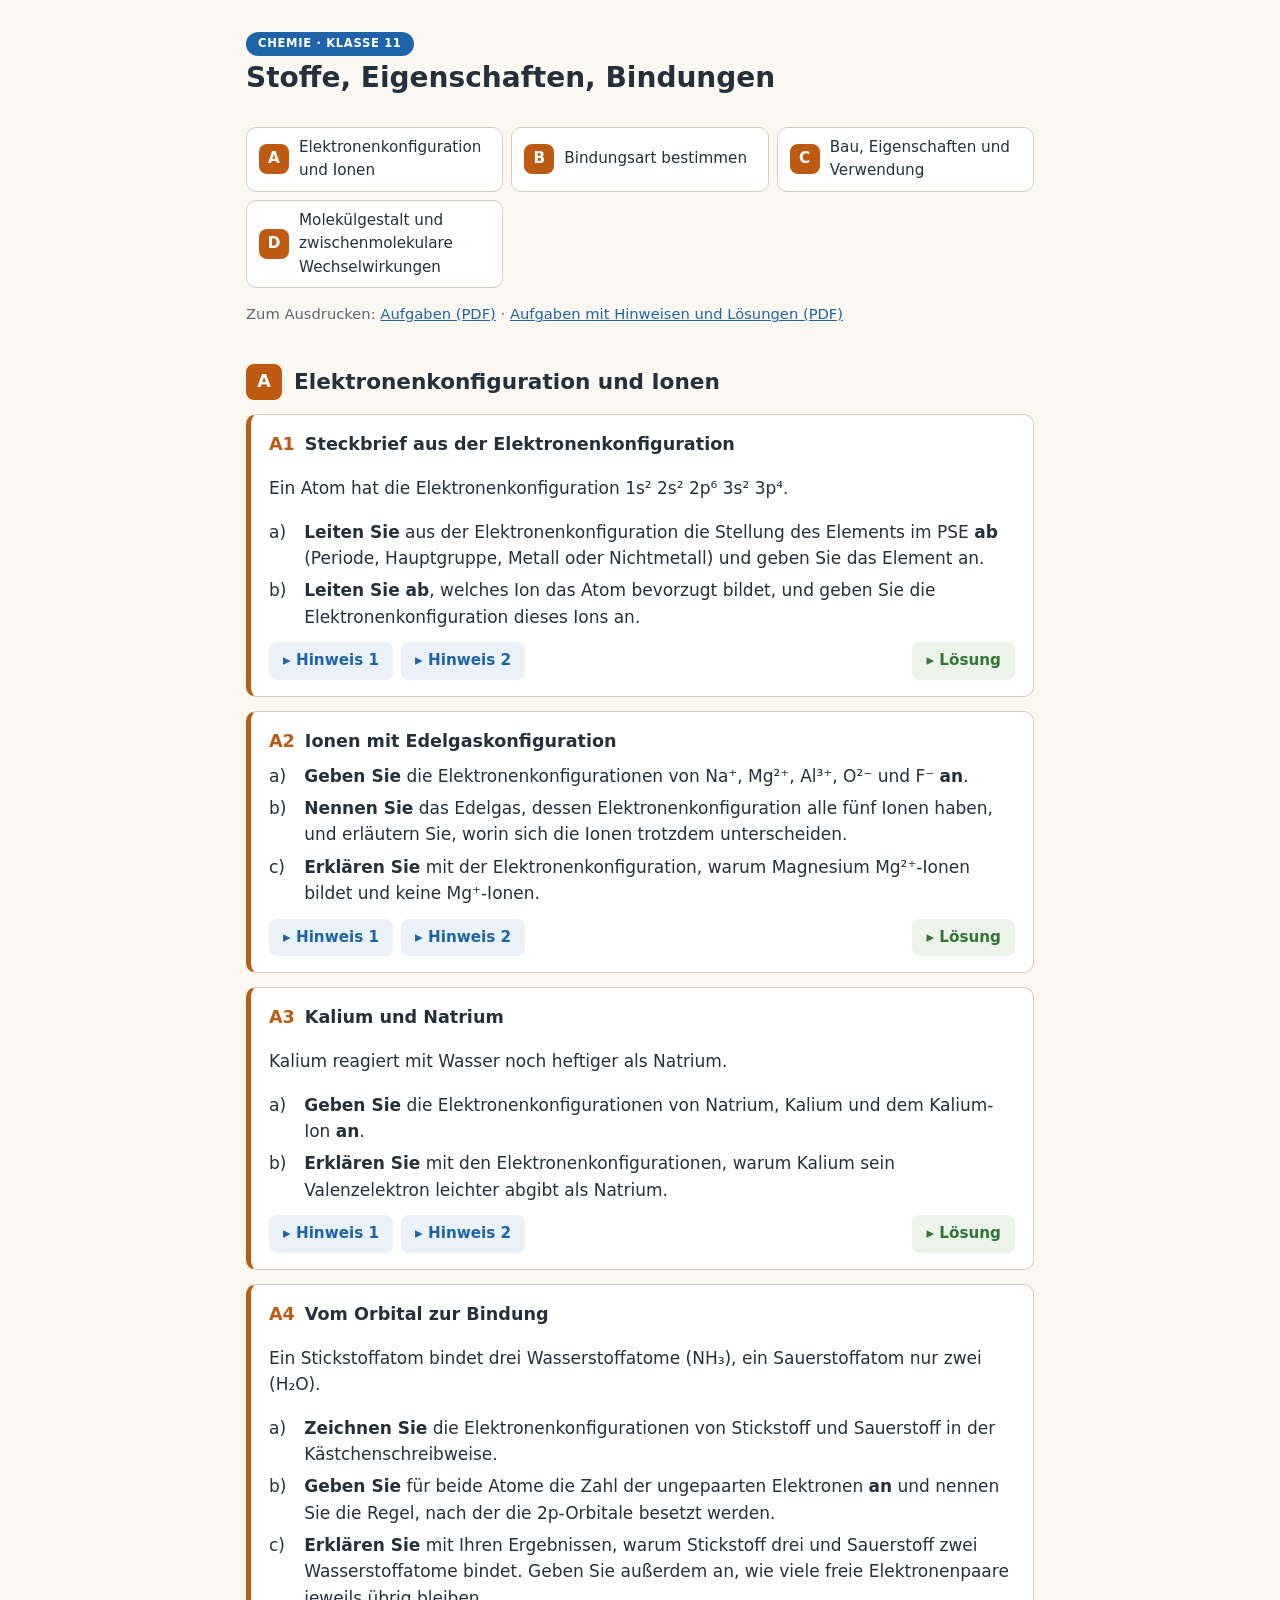
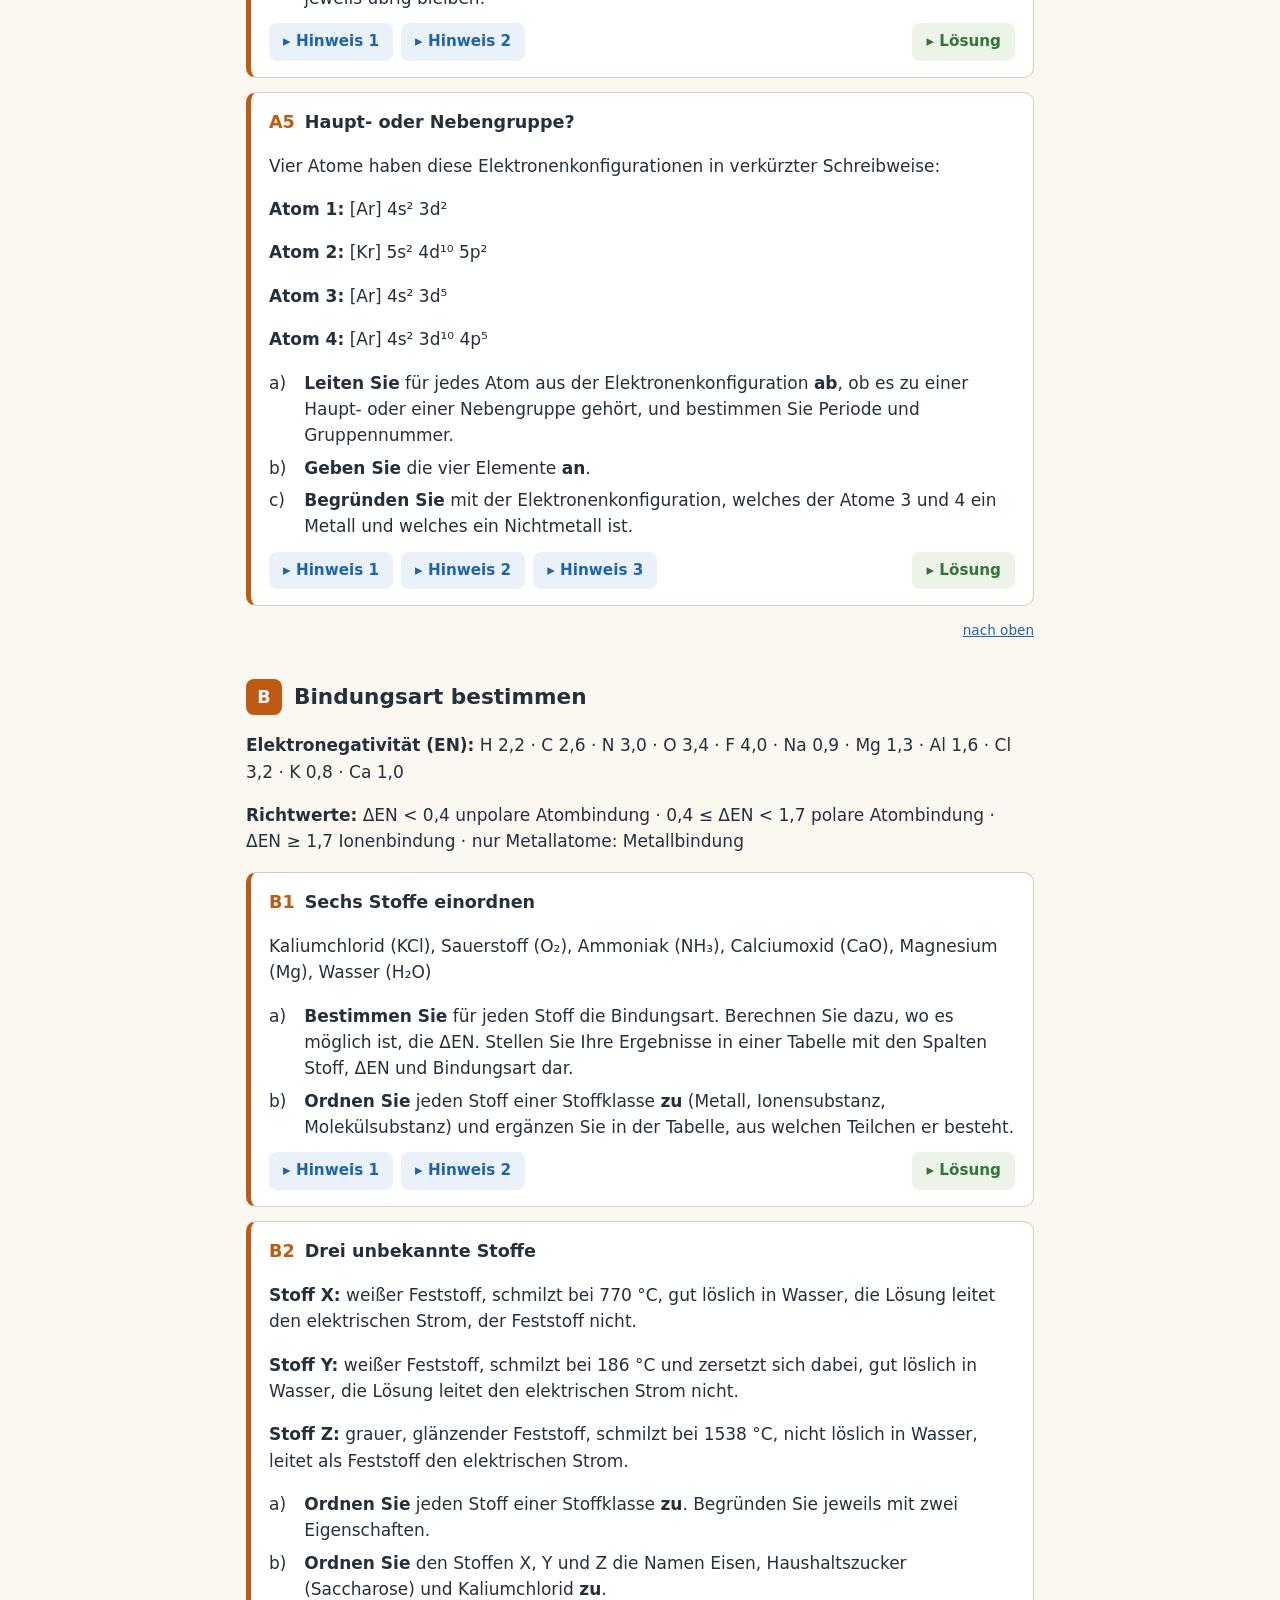
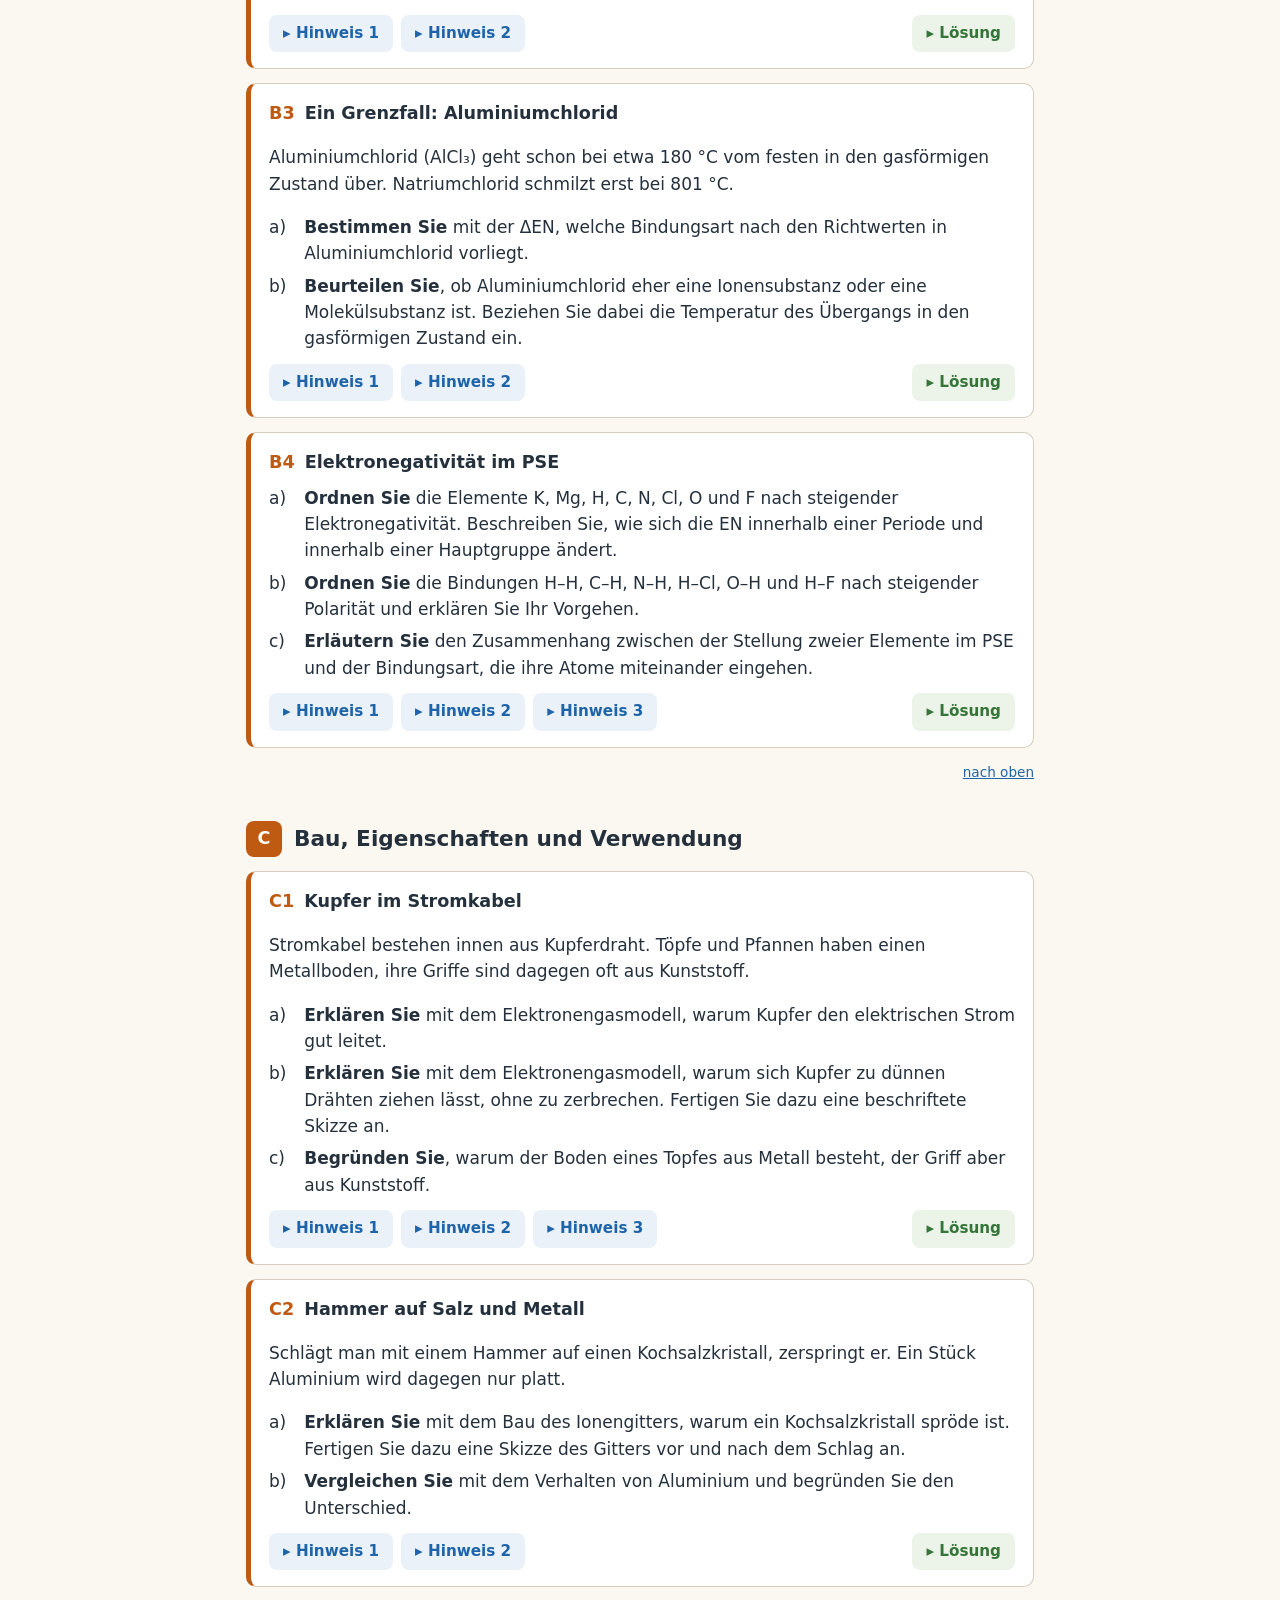
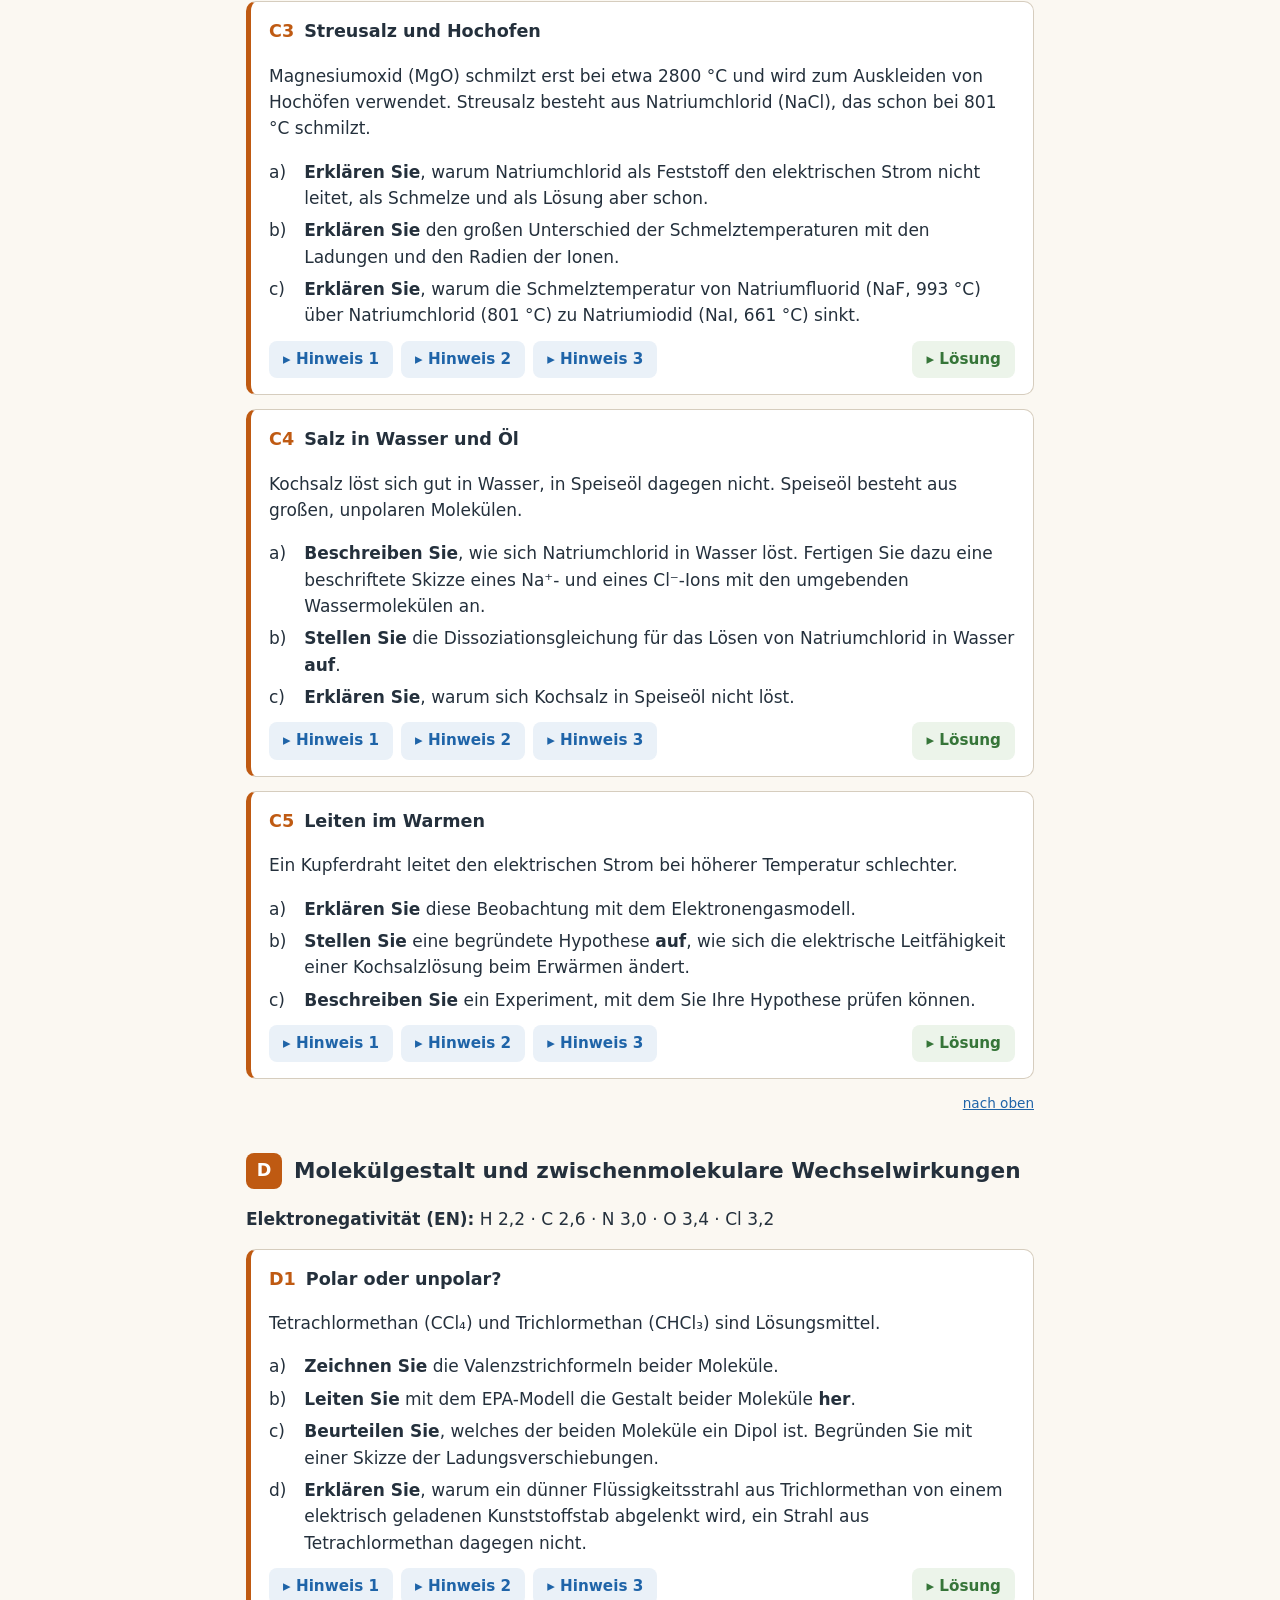
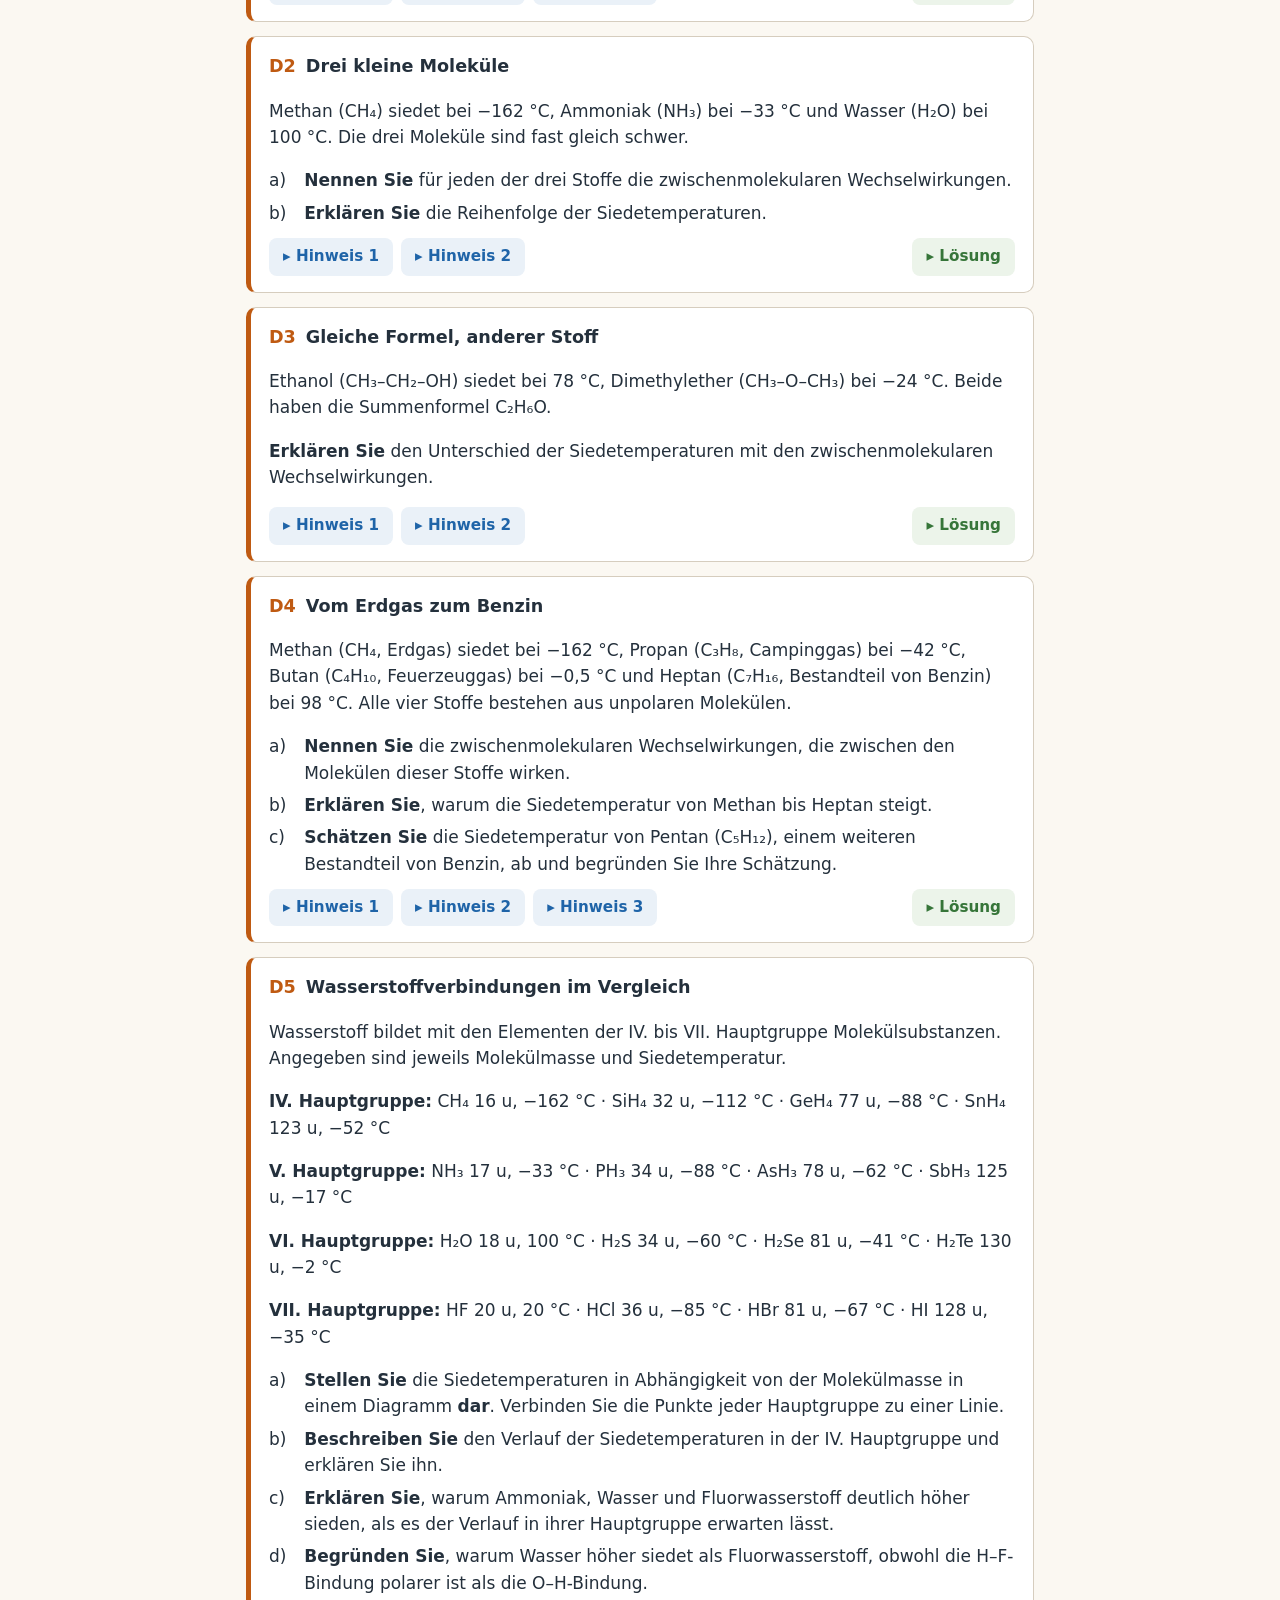
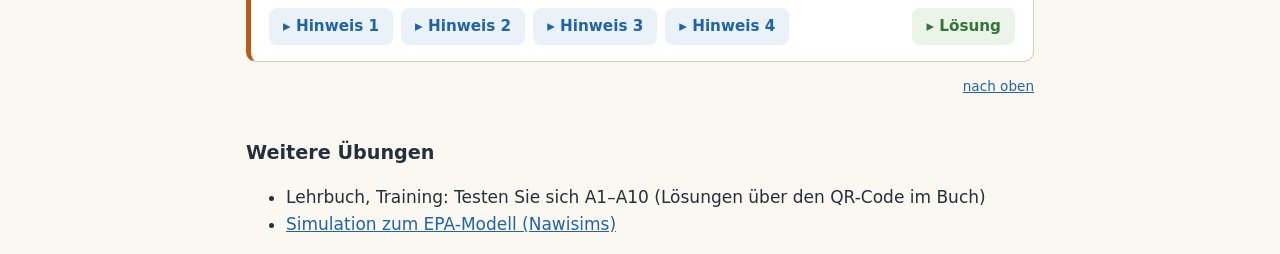
==== commit eca2d309: "Update 2026-10-28" ====
--- a/bindungen-11/index.html
+++ b/bindungen-11/index.html
@@ -6,12 +6,13 @@
 <meta http-equiv="Content-Security-Policy" content="default-src 'none'; img-src 'self'; style-src 'self'; base-uri 'none'; form-action 'none'">
 <meta name="referrer" content="no-referrer">
 <meta name="robots" content="noindex">
+<meta name="theme-color" content="#FBF8F2">
 <title>Stoffe, Eigenschaften, Bindungen</title>
+<link rel="icon" href="../favicon.svg" type="image/svg+xml">
 <link rel="stylesheet" href="../style.css">
 </head>
 <body id="top">
 <header><p class="kicker">Chemie · Klasse 11</p><h1>Stoffe, Eigenschaften, Bindungen</h1>
-<p class="unter">Üben für die Klausur</p>
 </header>
 <main>
 <nav class="themen" aria-label="Themen"><a href="#thema-a"><span>A</span>Elektronenkonfiguration und Ionen</a><a href="#thema-b"><span>B</span>Bindungsart bestimmen</a><a href="#thema-c"><span>C</span>Bau, Eigenschaften und Verwendung</a><a href="#thema-d"><span>D</span>Molekülgestalt und zwischenmolekulare Wechselwirkungen</a></nav>
@@ -22,32 +23,24 @@
 <h3><span class="nr">A1</span>Steckbrief aus der Elektronenkonfiguration</h3>
 <p>Ein Atom hat die Elektronenkonfiguration 1s² 2s² 2p⁶ 3s² 3p⁴.</p>
 <ol class="teil"><li><span class="abc">a)</span><div><strong>Leiten Sie</strong> aus der Elektronenkonfiguration die Stellung des Elements im PSE <strong>ab</strong> (Periode, Hauptgruppe, Metall oder Nichtmetall) und geben Sie das Element an.</div></li><li><span class="abc">b)</span><div><strong>Leiten Sie ab</strong>, welches Ion das Atom bevorzugt bildet, und geben Sie die Elektronenkonfiguration dieses Ions an.</div></li></ol>
-<details class="hinweis"><summary>Hinweis 1</summary><div><p>Zählen Sie alle Elektronen, ihre Zahl ist die Ordnungszahl. Für die Stellung im PSE kommt es auf das äußerste besetzte Energieniveau an.</p></div></details>
-<details class="hinweis"><summary>Hinweis 2</summary><div><p>Die Periode ist die Nummer des höchsten besetzten Energieniveaus, die Hauptgruppe die Zahl der Elektronen in diesem Niveau (hier 3s + 3p). Einem Atom mit fast vollem p-Niveau fehlen nur wenige Elektronen bis zur Edelgaskonfiguration: Es nimmt Elektronen auf.</p></div></details>
-<details class="loesung"><summary>Lösung</summary><div><ol class="teil"><li><span class="abc">a)</span><div>Das höchste besetzte Energieniveau ist n = 3, das Element steht also in der <strong>3. Periode</strong>. Im 3s- und 3p-Niveau sitzen 2 + 4 = 6 Valenzelektronen, das ergibt die <strong>VI. Hauptgruppe</strong>. Wegen der fortgeschrittenen Besetzung der 3p-Orbitale (4 von 6 Elektronen) ist es ein <strong>Nichtmetall</strong>. Mit 16 Elektronen ist es <strong>Schwefel</strong> (S).</div></li><li><span class="abc">b)</span><div>Dem Atom fehlen zwei Elektronen bis zum vollen 3p-Niveau. Es nimmt deshalb zwei Elektronen auf und bildet das <strong>Sulfid-Ion S²⁻</strong> mit der Elektronenkonfiguration 1s² 2s² 2p⁶ 3s² 3p⁶. Das ist die Edelgaskonfiguration von Argon.</div></li></ol></div></details>
+<div class="hilfen"><details class="hinweis"><summary>Hinweis 1<span class="zu"> zu A1</span></summary><div><p>Zählen Sie alle Elektronen, ihre Zahl ist die Ordnungszahl. Für die Stellung im PSE kommt es auf das äußerste besetzte Energieniveau an.</p></div></details><details class="hinweis"><summary>Hinweis 2<span class="zu"> zu A1</span></summary><div><p>Die Periode ist die Nummer des höchsten besetzten Energieniveaus, die Hauptgruppe die Zahl der Elektronen in diesem Niveau (hier 3s + 3p). Einem Atom mit fast vollem p-Niveau fehlen nur wenige Elektronen bis zur Edelgaskonfiguration: Es nimmt Elektronen auf.</p></div></details><details class="loesung"><summary>Lösung<span class="zu"> zu A1</span></summary><div><ol class="teil"><li><span class="abc">a)</span><div>Das höchste besetzte Energieniveau ist n = 3, das Element steht also in der <strong>3. Periode</strong>. Im 3s- und 3p-Niveau sitzen 2 + 4 = 6 Valenzelektronen, das ergibt die <strong>VI. Hauptgruppe</strong>. Wegen der fortgeschrittenen Besetzung der 3p-Orbitale (4 von 6 Elektronen) ist es ein <strong>Nichtmetall</strong>. Mit 16 Elektronen ist es <strong>Schwefel</strong> (S).</div></li><li><span class="abc">b)</span><div>Dem Atom fehlen zwei Elektronen bis zum vollen 3p-Niveau. Es nimmt deshalb zwei Elektronen auf und bildet das <strong>Sulfid-Ion S²⁻</strong> mit der Elektronenkonfiguration 1s² 2s² 2p⁶ 3s² 3p⁶. Das ist die Edelgaskonfiguration von Argon.</div></li></ol></div></details></div>
 </article>
 <article class="aufgabe" id="a2">
 <h3><span class="nr">A2</span>Ionen mit Edelgaskonfiguration</h3>
 <ol class="teil"><li><span class="abc">a)</span><div><strong>Geben Sie</strong> die Elektronenkonfigurationen von Na⁺, Mg²⁺, Al³⁺, O²⁻ und F⁻ <strong>an</strong>.</div></li><li><span class="abc">b)</span><div><strong>Nennen Sie</strong> das Edelgas, dessen Elektronenkonfiguration alle fünf Ionen haben, und erläutern Sie, worin sich die Ionen trotzdem unterscheiden.</div></li><li><span class="abc">c)</span><div><strong>Erklären Sie</strong> mit der Elektronenkonfiguration, warum Magnesium Mg²⁺-Ionen bildet und keine Mg⁺-Ionen.</div></li></ol>
-<details class="hinweis"><summary>Hinweis 1</summary><div><p>Schreiben Sie zuerst die Konfiguration des Atoms auf. Kationen geben Elektronen ab, Anionen nehmen Elektronen auf, bis eine Edelgaskonfiguration erreicht ist.</p></div></details>
-<details class="hinweis"><summary>Hinweis 2</summary><div><p>Alle fünf Ionen haben gleich viele Elektronen. Vergleichen Sie die Zahl der Protonen im Kern: Wie wirkt sich eine größere Kernladung auf die Hülle aus?</p></div></details>
-<details class="loesung"><summary>Lösung</summary><div><ol class="teil"><li><span class="abc">a)</span><div>Alle fünf Ionen haben die Elektronenkonfiguration <strong>1s² 2s² 2p⁶</strong>.</div></li><li><span class="abc">b)</span><div>Es ist die Konfiguration von <strong>Neon</strong>. Die Ionen unterscheiden sich in der Zahl der Protonen im Kern und damit in ihrer Ladung. Je mehr Protonen bei gleicher Elektronenzahl, desto stärker wird die Hülle angezogen und desto kleiner ist das Ion (Al³⁺ ist das kleinste, O²⁻ das größte).</div></li><li><span class="abc">c)</span><div>Magnesium hat die Konfiguration 1s² 2s² 2p⁶ <strong>3s²</strong>. Erst wenn es beide 3s-Elektronen abgibt, erreicht es die Edelgaskonfiguration von Neon. Ein Mg⁺-Ion hätte noch ein 3s-Elektron und damit keine Edelgaskonfiguration.</div></li></ol></div></details>
+<div class="hilfen"><details class="hinweis"><summary>Hinweis 1<span class="zu"> zu A2</span></summary><div><p>Schreiben Sie zuerst die Konfiguration des Atoms auf. Kationen geben Elektronen ab, Anionen nehmen Elektronen auf, bis eine Edelgaskonfiguration erreicht ist.</p></div></details><details class="hinweis"><summary>Hinweis 2<span class="zu"> zu A2</span></summary><div><p>Alle fünf Ionen haben gleich viele Elektronen. Vergleichen Sie die Zahl der Protonen im Kern: Wie wirkt sich eine größere Kernladung auf die Hülle aus?</p></div></details><details class="loesung"><summary>Lösung<span class="zu"> zu A2</span></summary><div><ol class="teil"><li><span class="abc">a)</span><div>Alle fünf Ionen haben die Elektronenkonfiguration <strong>1s² 2s² 2p⁶</strong>.</div></li><li><span class="abc">b)</span><div>Es ist die Konfiguration von <strong>Neon</strong>. Die Ionen unterscheiden sich in der Zahl der Protonen im Kern und damit in ihrer Ladung. Je mehr Protonen bei gleicher Elektronenzahl, desto stärker wird die Hülle angezogen und desto kleiner ist das Ion (Al³⁺ ist das kleinste, O²⁻ das größte).</div></li><li><span class="abc">c)</span><div>Magnesium hat die Konfiguration 1s² 2s² 2p⁶ <strong>3s²</strong>. Erst wenn es beide 3s-Elektronen abgibt, erreicht es die Edelgaskonfiguration von Neon. Ein Mg⁺-Ion hätte noch ein 3s-Elektron und damit keine Edelgaskonfiguration.</div></li></ol></div></details></div>
 </article>
 <article class="aufgabe" id="a3">
 <h3><span class="nr">A3</span>Kalium und Natrium</h3>
 <p>Kalium reagiert mit Wasser noch heftiger als Natrium.</p>
 <ol class="teil"><li><span class="abc">a)</span><div><strong>Geben Sie</strong> die Elektronenkonfigurationen von Natrium, Kalium und dem Kalium-Ion <strong>an</strong>.</div></li><li><span class="abc">b)</span><div><strong>Erklären Sie</strong> mit den Elektronenkonfigurationen, warum Kalium sein Valenzelektron leichter abgibt als Natrium.</div></li></ol>
-<details class="hinweis"><summary>Hinweis 1</summary><div><p>Kalium hat 19 Elektronen. Nach 3p⁶ wird zuerst das 4s-Niveau besetzt, nicht 3d.</p></div></details>
-<details class="hinweis"><summary>Hinweis 2</summary><div><p>Vergleichen Sie, in welchem Energieniveau das Valenzelektron jeweils sitzt und wie weit es damit vom Kern entfernt ist.</p></div></details>
-<details class="loesung"><summary>Lösung</summary><div><ol class="teil"><li><span class="abc">a)</span><div>Na: 1s² 2s² 2p⁶ 3s¹ · K: 1s² 2s² 2p⁶ 3s² 3p⁶ 4s¹ · K⁺: 1s² 2s² 2p⁶ 3s² 3p⁶</div></li><li><span class="abc">b)</span><div>Das Valenzelektron des Kaliums sitzt im vierten, das des Natriums im dritten Energieniveau. Beim Kalium ist es weiter vom Kern entfernt und durch mehr innere Elektronen abgeschirmt. Es wird deshalb schwächer angezogen und leichter abgegeben, die Ionisierungsenergie von Kalium ist kleiner.</div></li></ol></div></details>
+<div class="hilfen"><details class="hinweis"><summary>Hinweis 1<span class="zu"> zu A3</span></summary><div><p>Kalium hat 19 Elektronen. Nach 3p⁶ wird zuerst das 4s-Niveau besetzt, nicht 3d.</p></div></details><details class="hinweis"><summary>Hinweis 2<span class="zu"> zu A3</span></summary><div><p>Vergleichen Sie, in welchem Energieniveau das Valenzelektron jeweils sitzt und wie weit es damit vom Kern entfernt ist.</p></div></details><details class="loesung"><summary>Lösung<span class="zu"> zu A3</span></summary><div><ol class="teil"><li><span class="abc">a)</span><div>Na: 1s² 2s² 2p⁶ 3s¹ · K: 1s² 2s² 2p⁶ 3s² 3p⁶ 4s¹ · K⁺: 1s² 2s² 2p⁶ 3s² 3p⁶</div></li><li><span class="abc">b)</span><div>Das Valenzelektron des Kaliums sitzt im vierten, das des Natriums im dritten Energieniveau. Beim Kalium ist es weiter vom Kern entfernt und durch mehr innere Elektronen abgeschirmt. Es wird deshalb schwächer angezogen und leichter abgegeben, die Ionisierungsenergie von Kalium ist kleiner.</div></li></ol></div></details></div>
 </article>
 <article class="aufgabe" id="a4">
 <h3><span class="nr">A4</span>Vom Orbital zur Bindung</h3>
 <p>Ein Stickstoffatom bindet drei Wasserstoffatome (NH₃), ein Sauerstoffatom nur zwei (H₂O).</p>
-<ol class="teil"><li><span class="abc">a)</span><div><strong>Zeichnen Sie</strong> die Elektronenkonfigurationen von Stickstoff und Sauerstoff in der Kästchenschreibweise.</div></li><li><span class="abc">b)</span><div><strong>Geben Sie</strong> für beide Atome die Zahl der ungepaarten Elektronen an und nennen Sie die Regel, nach der die 2p-Orbitale besetzt werden.</div></li><li><span class="abc">c)</span><div><strong>Erklären Sie</strong> mit Ihren Ergebnissen, warum Stickstoff drei und Sauerstoff zwei Wasserstoffatome bindet. Geben Sie außerdem an, wie viele freie Elektronenpaare jeweils übrig bleiben.</div></li></ol>
-<details class="hinweis"><summary>Hinweis 1</summary><div><p>Stickstoff hat 7, Sauerstoff 8 Elektronen. Ein Kästchen steht für ein Orbital, ein Pfeil für ein Elektron. In ein Kästchen passen höchstens zwei Elektronen mit entgegengesetztem Spin. Überlegen Sie bei den drei gleichwertigen 2p-Kästchen, in welcher Reihenfolge sie gefüllt werden.</p></div></details>
-<details class="hinweis"><summary>Hinweis 2</summary><div><p>Ein einfach besetztes Orbital kann mit dem Elektron eines Wasserstoffatoms ein gemeinsames Elektronenpaar bilden. Was passiert mit den doppelt besetzten Orbitalen?</p></div></details>
-<details class="loesung"><summary>Lösung</summary><div><ol class="teil"><li><span class="abc">a)</span><div>N: 1s [↑↓] · 2s [↑↓] · 2p [↑][↑][↑] · O: 1s [↑↓] · 2s [↑↓] · 2p [↑↓][↑][↑]</div></li><li><span class="abc">b)</span><div>Stickstoff hat <strong>drei</strong>, Sauerstoff <strong>zwei</strong> ungepaarte Elektronen. <strong>Hund&#x27;sche Regel:</strong> Energiegleiche Orbitale wie die drei 2p-Orbitale werden zuerst einfach besetzt, erst dann doppelt.</div></li><li><span class="abc">c)</span><div>Jedes ungepaarte Elektron bildet mit dem Elektron eines H-Atoms ein bindendes Elektronenpaar. Stickstoff bindet deshalb drei, Sauerstoff zwei H-Atome. Die doppelt besetzten Orbitale im äußersten Energieniveau bleiben als freie Elektronenpaare übrig, beim N-Atom <strong>eines</strong>, beim O-Atom <strong>zwei</strong>. Beide Atome haben dann acht Außenelektronen (Oktett). Das passt zur Tabelle im EPA-Modell (NH₃ pyramidal, H₂O gewinkelt).</div></li></ol></div></details>
+<ol class="teil"><li><span class="abc">a)</span><div><strong>Zeichnen Sie</strong> die Elektronenkonfigurationen von Stickstoff und Sauerstoff in der Kästchenschreibweise.</div></li><li><span class="abc">b)</span><div><strong>Geben Sie</strong> für beide Atome die Zahl der ungepaarten Elektronen <strong>an</strong> und nennen Sie die Regel, nach der die 2p-Orbitale besetzt werden.</div></li><li><span class="abc">c)</span><div><strong>Erklären Sie</strong> mit Ihren Ergebnissen, warum Stickstoff drei und Sauerstoff zwei Wasserstoffatome bindet. Geben Sie außerdem an, wie viele freie Elektronenpaare jeweils übrig bleiben.</div></li></ol>
+<div class="hilfen"><details class="hinweis"><summary>Hinweis 1<span class="zu"> zu A4</span></summary><div><p>Stickstoff hat 7, Sauerstoff 8 Elektronen. Ein Kästchen steht für ein Orbital, ein Pfeil für ein Elektron. In ein Kästchen passen höchstens zwei Elektronen mit entgegengesetztem Spin. Überlegen Sie bei den drei gleichwertigen 2p-Kästchen, in welcher Reihenfolge sie gefüllt werden.</p></div></details><details class="hinweis"><summary>Hinweis 2<span class="zu"> zu A4</span></summary><div><p>Ein einfach besetztes Orbital kann mit dem Elektron eines Wasserstoffatoms ein gemeinsames Elektronenpaar bilden. Was passiert mit den doppelt besetzten Orbitalen?</p></div></details><details class="loesung"><summary>Lösung<span class="zu"> zu A4</span></summary><div><ol class="teil"><li><span class="abc">a)</span><div>N: 1s [↑↓] · 2s [↑↓] · 2p [↑][↑][↑] · O: 1s [↑↓] · 2s [↑↓] · 2p [↑↓][↑][↑]</div></li><li><span class="abc">b)</span><div>Stickstoff hat <strong>drei</strong>, Sauerstoff <strong>zwei</strong> ungepaarte Elektronen. <strong>Hund&#x27;sche Regel:</strong> Energiegleiche Orbitale wie die drei 2p-Orbitale werden zuerst einfach besetzt, erst dann doppelt.</div></li><li><span class="abc">c)</span><div>Jedes ungepaarte Elektron bildet mit dem Elektron eines H-Atoms ein bindendes Elektronenpaar. Stickstoff bindet deshalb drei, Sauerstoff zwei H-Atome. Die doppelt besetzten Orbitale im äußersten Energieniveau bleiben als freie Elektronenpaare übrig, beim N-Atom <strong>eines</strong>, beim O-Atom <strong>zwei</strong>. Beide Atome haben dann acht Außenelektronen (Oktett). Das passt zur Tabelle im EPA-Modell (NH₃ pyramidal, H₂O gewinkelt).</div></li></ol></div></details></div>
 </article>
 <article class="aufgabe" id="a5">
 <h3><span class="nr">A5</span>Haupt- oder Nebengruppe?</h3>
@@ -57,13 +50,10 @@
 <p><strong>Atom 3:</strong> [Ar] 4s² 3d⁵</p>
 <p><strong>Atom 4:</strong> [Ar] 4s² 3d¹⁰ 4p⁵</p>
 <ol class="teil"><li><span class="abc">a)</span><div><strong>Leiten Sie</strong> für jedes Atom aus der Elektronenkonfiguration <strong>ab</strong>, ob es zu einer Haupt- oder einer Nebengruppe gehört, und bestimmen Sie Periode und Gruppennummer.</div></li><li><span class="abc">b)</span><div><strong>Geben Sie</strong> die vier Elemente <strong>an</strong>.</div></li><li><span class="abc">c)</span><div><strong>Begründen Sie</strong> mit der Elektronenkonfiguration, welches der Atome 3 und 4 ein Metall und welches ein Nichtmetall ist.</div></li></ol>
-<details class="hinweis"><summary>Hinweis 1</summary><div><p>[Ar] steht für die Elektronenkonfiguration von Argon (18 Elektronen), [Kr] für die von Krypton (36 Elektronen). Entscheidend ist, welches Orbital zuletzt besetzt wird: s oder p → Hauptgruppe, d → Nebengruppe.</p></div></details>
-<details class="hinweis"><summary>Hinweis 2</summary><div><p>Die Periode ist die Nummer des höchsten besetzten s-Niveaus. Die Gruppennummer ist bei Hauptgruppen die Zahl der Elektronen im letzten s- und p-Niveau, bei Nebengruppen die Zahl der Elektronen im letzten s- und d-Niveau. Ein voll besetztes d-Niveau vor einem p-Niveau zählt nicht mit.</p></div></details>
-<details class="hinweis"><summary>Hinweis 3</summary><div><p>Metalle geben Elektronen leicht ab, Nichtmetalle nehmen Elektronen auf. Welches der Atome 3 und 4 erreicht durch Aufnahme weniger Elektronen eine Edelgaskonfiguration?</p></div></details>
-<details class="loesung"><summary>Lösung</summary><div><ol class="teil"><li><span class="abc">a)</span><div><p>Atom 1: zuletzt 3d besetzt → <strong>Nebengruppe</strong>, höchstes s-Niveau 4s → 4. Periode, 2 + 2 = 4 → <strong>IV. Nebengruppe</strong></p>
+<div class="hilfen"><details class="hinweis"><summary>Hinweis 1<span class="zu"> zu A5</span></summary><div><p>[Ar] steht für die Elektronenkonfiguration von Argon (18 Elektronen), [Kr] für die von Krypton (36 Elektronen). Entscheidend ist, welches Orbital zuletzt besetzt wird: s oder p → Hauptgruppe, d → Nebengruppe.</p></div></details><details class="hinweis"><summary>Hinweis 2<span class="zu"> zu A5</span></summary><div><p>Die Periode ist die Nummer des höchsten besetzten s-Niveaus. Die Gruppennummer ist bei Hauptgruppen die Zahl der Elektronen im letzten s- und p-Niveau, bei Nebengruppen die Zahl der Elektronen im letzten s- und d-Niveau. Ein voll besetztes d-Niveau vor einem p-Niveau zählt nicht mit.</p></div></details><details class="hinweis"><summary>Hinweis 3<span class="zu"> zu A5</span></summary><div><p>Metalle geben Elektronen leicht ab, Nichtmetalle nehmen Elektronen auf. Welches der Atome 3 und 4 erreicht durch Aufnahme weniger Elektronen eine Edelgaskonfiguration?</p></div></details><details class="loesung"><summary>Lösung<span class="zu"> zu A5</span></summary><div><ol class="teil"><li><span class="abc">a)</span><div><p>Atom 1: zuletzt 3d besetzt → <strong>Nebengruppe</strong>, höchstes s-Niveau 4s → 4. Periode, 2 + 2 = 4 → <strong>IV. Nebengruppe</strong></p>
 <p>Atom 2: zuletzt 5p besetzt → <strong>Hauptgruppe</strong>, 5. Periode, 2 + 2 = 4 → <strong>IV. Hauptgruppe</strong> (das volle 4d-Niveau zählt nicht)</p>
 <p>Atom 3: zuletzt 3d besetzt → <strong>Nebengruppe</strong>, 4. Periode, 2 + 5 = 7 → <strong>VII. Nebengruppe</strong></p>
-<p>Atom 4: zuletzt 4p besetzt → <strong>Hauptgruppe</strong>, 4. Periode, 2 + 5 = 7 → <strong>VII. Hauptgruppe</strong> (das volle 3d-Niveau zählt nicht)</p></div></li><li><span class="abc">b)</span><div>Atom 1: Titan (Ti, 22 Elektronen) · Atom 2: Zinn (Sn, 50) · Atom 3: Mangan (Mn, 25) · Atom 4: Brom (Br, 35)</div></li><li><span class="abc">c)</span><div>Bei Mangan (Atom 3) ist zuletzt ein d-Niveau besetzt, außen sitzen nur die zwei 4s-Elektronen. Mangan gibt Elektronen leicht ab und ist ein <strong>Metall</strong>. Bei Brom (Atom 4) ist das 4p-Niveau mit 5 von 6 Elektronen fast voll. Es nimmt leicht ein Elektron auf (Br⁻) und ist ein <strong>Nichtmetall</strong>. Die gleiche Gruppennummer VII bedeutet also nicht die gleichen Eigenschaften.</div></li></ol></div></details>
+<p>Atom 4: zuletzt 4p besetzt → <strong>Hauptgruppe</strong>, 4. Periode, 2 + 5 = 7 → <strong>VII. Hauptgruppe</strong> (das volle 3d-Niveau zählt nicht)</p></div></li><li><span class="abc">b)</span><div>Atom 1: Titan (Ti, 22 Elektronen) · Atom 2: Zinn (Sn, 50) · Atom 3: Mangan (Mn, 25) · Atom 4: Brom (Br, 35)</div></li><li><span class="abc">c)</span><div>Bei Mangan (Atom 3) ist zuletzt ein d-Niveau besetzt, außen sitzen nur die zwei 4s-Elektronen. Mangan gibt Elektronen leicht ab und ist ein <strong>Metall</strong>. Bei Brom (Atom 4) ist das 4p-Niveau mit 5 von 6 Elektronen fast voll. Es nimmt leicht ein Elektron auf (Br⁻) und ist ein <strong>Nichtmetall</strong>. Die gleiche Gruppennummer VII bedeutet also nicht die gleichen Eigenschaften.</div></li></ol></div></details></div>
 </article>
 <p class="hoch"><a href="#top">nach oben</a></p></section>
 <section class="thema" id="thema-b">
@@ -74,9 +64,7 @@
 <h3><span class="nr">B1</span>Sechs Stoffe einordnen</h3>
 <p>Kaliumchlorid (KCl), Sauerstoff (O₂), Ammoniak (NH₃), Calciumoxid (CaO), Magnesium (Mg), Wasser (H₂O)</p>
 <ol class="teil"><li><span class="abc">a)</span><div><strong>Bestimmen Sie</strong> für jeden Stoff die Bindungsart. Berechnen Sie dazu, wo es möglich ist, die ΔEN. Stellen Sie Ihre Ergebnisse in einer Tabelle mit den Spalten Stoff, ΔEN und Bindungsart dar.</div></li><li><span class="abc">b)</span><div><strong>Ordnen Sie</strong> jeden Stoff einer Stoffklasse <strong>zu</strong> (Metall, Ionensubstanz, Molekülsubstanz) und ergänzen Sie in der Tabelle, aus welchen Teilchen er besteht.</div></li></ol>
-<details class="hinweis"><summary>Hinweis 1</summary><div><p>Die ΔEN ist der größere EN-Wert minus den kleineren. Bei Magnesium gibt es keinen Bindungspartner mit anderem EN-Wert.</p></div></details>
-<details class="hinweis"><summary>Hinweis 2</summary><div><p>Aus der Bindungsart folgt die Stoffklasse. Überlegen Sie für Ionenbindung, Atombindung und Metallbindung, welche Teilchen den Stoff jeweils aufbauen.</p></div></details>
-<details class="loesung"><summary>Lösung</summary><div><ol class="teil"><li><span class="abc">a)</span><div>KCl: ΔEN = 2,4, Ionenbindung · O₂: ΔEN = 0, unpolare Atombindung · NH₃: ΔEN = 0,8, polare Atombindung · CaO: ΔEN = 2,4, Ionenbindung · Mg: Metallbindung · H₂O: ΔEN = 1,2, polare Atombindung</div></li><li><span class="abc">b)</span><div>Ionensubstanzen (Kationen und Anionen): KCl (K⁺, Cl⁻), CaO (Ca²⁺, O²⁻) · Molekülsubstanzen (Moleküle): O₂, NH₃, H₂O · Metall (Atomrümpfe und Elektronengas): Mg</div></li></ol></div></details>
+<div class="hilfen"><details class="hinweis"><summary>Hinweis 1<span class="zu"> zu B1</span></summary><div><p>Die ΔEN ist der größere EN-Wert minus den kleineren. Bei Magnesium gibt es keinen Bindungspartner mit anderem EN-Wert.</p></div></details><details class="hinweis"><summary>Hinweis 2<span class="zu"> zu B1</span></summary><div><p>Aus der Bindungsart folgt die Stoffklasse. Überlegen Sie für Ionenbindung, Atombindung und Metallbindung, welche Teilchen den Stoff jeweils aufbauen.</p></div></details><details class="loesung"><summary>Lösung<span class="zu"> zu B1</span></summary><div><ol class="teil"><li><span class="abc">a)</span><div>KCl: ΔEN = 2,4, Ionenbindung · O₂: ΔEN = 0, unpolare Atombindung · NH₃: ΔEN = 0,8, polare Atombindung · CaO: ΔEN = 2,4, Ionenbindung · Mg: Metallbindung · H₂O: ΔEN = 1,2, polare Atombindung</div></li><li><span class="abc">b)</span><div>Ionensubstanzen (Kationen und Anionen): KCl (K⁺, Cl⁻), CaO (Ca²⁺, O²⁻) · Molekülsubstanzen (Moleküle): O₂, NH₃, H₂O · Metall (Atomrümpfe und Elektronengas): Mg</div></li></ol></div></details></div>
 </article>
 <article class="aufgabe" id="b2">
 <h3><span class="nr">B2</span>Drei unbekannte Stoffe</h3>
@@ -84,25 +72,18 @@
 <p><strong>Stoff Y:</strong> weißer Feststoff, schmilzt bei 186 °C und zersetzt sich dabei, gut löslich in Wasser, die Lösung leitet den elektrischen Strom nicht.</p>
 <p><strong>Stoff Z:</strong> grauer, glänzender Feststoff, schmilzt bei 1538 °C, nicht löslich in Wasser, leitet als Feststoff den elektrischen Strom.</p>
 <ol class="teil"><li><span class="abc">a)</span><div><strong>Ordnen Sie</strong> jeden Stoff einer Stoffklasse <strong>zu</strong>. Begründen Sie jeweils mit zwei Eigenschaften.</div></li><li><span class="abc">b)</span><div><strong>Ordnen Sie</strong> den Stoffen X, Y und Z die Namen Eisen, Haushaltszucker (Saccharose) und Kaliumchlorid <strong>zu</strong>.</div></li></ol>
-<details class="hinweis"><summary>Hinweis 1</summary><div><p>Achten Sie besonders auf die elektrische Leitfähigkeit. Welche beweglichen Ladungsträger gibt es in welcher Stoffklasse?</p></div></details>
-<details class="hinweis"><summary>Hinweis 2</summary><div><p>Eine hohe Schmelztemperatur spricht für starke Kräfte zwischen den Teilchen, eine niedrige für schwache Kräfte zwischen Molekülen.</p></div></details>
-<details class="loesung"><summary>Lösung</summary><div><ol class="teil"><li><span class="abc">a)</span><div><strong>X: Ionensubstanz.</strong> Hohe Schmelztemperatur (starke Anziehung im Ionengitter), die Lösung leitet (frei bewegliche Ionen), der Feststoff nicht (Ionen im Gitter fest). <strong>Y: Molekülsubstanz.</strong> Niedrige Schmelztemperatur (schwache Kräfte zwischen den Molekülen), die Lösung leitet nicht (keine Ionen). <strong>Z: Metall.</strong> Glanz und Leitfähigkeit des Feststoffs (frei bewegliches Elektronengas).</div></li><li><span class="abc">b)</span><div>X ist Kaliumchlorid (Salz), Y ist Haushaltszucker (Molekülsubstanz), Z ist Eisen (Metall).</div></li></ol></div></details>
+<div class="hilfen"><details class="hinweis"><summary>Hinweis 1<span class="zu"> zu B2</span></summary><div><p>Achten Sie besonders auf die elektrische Leitfähigkeit. Welche beweglichen Ladungsträger gibt es in welcher Stoffklasse?</p></div></details><details class="hinweis"><summary>Hinweis 2<span class="zu"> zu B2</span></summary><div><p>Eine hohe Schmelztemperatur spricht für starke Kräfte zwischen den Teilchen, eine niedrige für schwache Kräfte zwischen Molekülen.</p></div></details><details class="loesung"><summary>Lösung<span class="zu"> zu B2</span></summary><div><ol class="teil"><li><span class="abc">a)</span><div><strong>X: Ionensubstanz.</strong> Hohe Schmelztemperatur (starke Anziehung im Ionengitter), die Lösung leitet (frei bewegliche Ionen), der Feststoff nicht (Ionen im Gitter fest). <strong>Y: Molekülsubstanz.</strong> Niedrige Schmelztemperatur (schwache Kräfte zwischen den Molekülen), die Lösung leitet nicht (keine Ionen). <strong>Z: Metall.</strong> Glanz und Leitfähigkeit des Feststoffs (frei bewegliches Elektronengas).</div></li><li><span class="abc">b)</span><div>X ist Kaliumchlorid (Salz), Y ist Haushaltszucker (Molekülsubstanz), Z ist Eisen (Metall).</div></li></ol></div></details></div>
 </article>
 <article class="aufgabe" id="b3">
 <h3><span class="nr">B3</span>Ein Grenzfall: Aluminiumchlorid</h3>
 <p>Aluminiumchlorid (AlCl₃) geht schon bei etwa 180 °C vom festen in den gasförmigen Zustand über. Natriumchlorid schmilzt erst bei 801 °C.</p>
 <ol class="teil"><li><span class="abc">a)</span><div><strong>Bestimmen Sie</strong> mit der ΔEN, welche Bindungsart nach den Richtwerten in Aluminiumchlorid vorliegt.</div></li><li><span class="abc">b)</span><div><strong>Beurteilen Sie</strong>, ob Aluminiumchlorid eher eine Ionensubstanz oder eine Molekülsubstanz ist. Beziehen Sie dabei die Temperatur des Übergangs in den gasförmigen Zustand ein.</div></li></ol>
-<details class="hinweis"><summary>Hinweis 1</summary><div><p>Vergleichen Sie Ihr Ergebnis mit der Grenze von 1,7.</p></div></details>
-<details class="hinweis"><summary>Hinweis 2</summary><div><p>In einem Ionengitter wirken in alle Richtungen starke Anziehungskräfte. Würde sich ein solches Gitter schon bei 180 °C auflösen?</p></div></details>
-<details class="loesung"><summary>Lösung</summary><div><ol class="teil"><li><span class="abc">a)</span><div>ΔEN = 3,2 − 1,6 = 1,6. Das liegt knapp unter 1,7, nach den Richtwerten also eine <strong>polare Atombindung</strong>.</div></li><li><span class="abc">b)</span><div>Die niedrige Übergangstemperatur passt nicht zu einem stabilen Ionengitter wie bei Natriumchlorid, sondern zu einzelnen Molekülen mit schwachen Kräften zwischen ihnen. Aluminiumchlorid verhält sich deshalb eher wie eine <strong>Molekülsubstanz</strong>. Es ist ein Grenzfall. Die Richtwerte der ΔEN sind keine scharfen Grenzen, zwischen den Bindungsarten gibt es fließende Übergänge.</div></li></ol></div></details>
+<div class="hilfen"><details class="hinweis"><summary>Hinweis 1<span class="zu"> zu B3</span></summary><div><p>Vergleichen Sie Ihr Ergebnis mit der Grenze von 1,7.</p></div></details><details class="hinweis"><summary>Hinweis 2<span class="zu"> zu B3</span></summary><div><p>In einem Ionengitter wirken in alle Richtungen starke Anziehungskräfte. Würde sich ein solches Gitter schon bei 180 °C auflösen?</p></div></details><details class="loesung"><summary>Lösung<span class="zu"> zu B3</span></summary><div><ol class="teil"><li><span class="abc">a)</span><div>ΔEN = 3,2 − 1,6 = 1,6. Das liegt knapp unter 1,7, nach den Richtwerten also eine <strong>polare Atombindung</strong>.</div></li><li><span class="abc">b)</span><div>Die niedrige Übergangstemperatur passt nicht zu einem stabilen Ionengitter wie bei Natriumchlorid, sondern zu einzelnen Molekülen mit schwachen Kräften zwischen ihnen. Aluminiumchlorid verhält sich deshalb eher wie eine <strong>Molekülsubstanz</strong>. Es ist ein Grenzfall. Die Richtwerte der ΔEN sind keine scharfen Grenzen, zwischen den Bindungsarten gibt es fließende Übergänge.</div></li></ol></div></details></div>
 </article>
 <article class="aufgabe" id="b4">
 <h3><span class="nr">B4</span>Elektronegativität im PSE</h3>
 <ol class="teil"><li><span class="abc">a)</span><div><strong>Ordnen Sie</strong> die Elemente K, Mg, H, C, N, Cl, O und F nach steigender Elektronegativität. Beschreiben Sie, wie sich die EN innerhalb einer Periode und innerhalb einer Hauptgruppe ändert.</div></li><li><span class="abc">b)</span><div><strong>Ordnen Sie</strong> die Bindungen H–H, C–H, N–H, H–Cl, O–H und H–F nach steigender Polarität und erklären Sie Ihr Vorgehen.</div></li><li><span class="abc">c)</span><div><strong>Erläutern Sie</strong> den Zusammenhang zwischen der Stellung zweier Elemente im PSE und der Bindungsart, die ihre Atome miteinander eingehen.</div></li></ol>
-<details class="hinweis"><summary>Hinweis 1</summary><div><p>Nutzen Sie die EN-Werte im Kasten oben und suchen Sie die Elemente im PSE. Vergleichen Sie Elemente derselben Periode (C, N, O, F) und derselben Hauptgruppe (F, Cl).</p></div></details>
-<details class="hinweis"><summary>Hinweis 2</summary><div><p>Je größer die ΔEN, desto stärker ist das bindende Elektronenpaar zu einem Atom verschoben. Berechnen Sie für jede Bindung die ΔEN.</p></div></details>
-<details class="hinweis"><summary>Hinweis 3</summary><div><p>Wo im PSE stehen die Metalle, wo die Nichtmetalle? Welche ΔEN ergibt sich, wenn ein Atom von links unten auf eines von rechts oben trifft?</p></div></details>
-<details class="loesung"><summary>Lösung</summary><div><ol class="teil"><li><span class="abc">a)</span><div>K (0,8) &lt; Mg (1,3) &lt; H (2,2) &lt; C (2,6) &lt; N (3,0) &lt; Cl (3,2) &lt; O (3,4) &lt; F (4,0). Innerhalb einer Periode <strong>steigt</strong> die EN von links nach rechts (C &lt; N &lt; O &lt; F), innerhalb einer Hauptgruppe <strong>sinkt</strong> sie von oben nach unten (F &gt; Cl). Den größten Wert hat Fluor rechts oben, die kleinsten Werte haben die Metalle links unten.</div></li><li><span class="abc">b)</span><div>H–H (ΔEN = 0) &lt; C–H (0,4) &lt; N–H (0,8) &lt; H–Cl (1,0) &lt; O–H (1,2) &lt; H–F (1,8). Vorgehen: Für jede Bindung die ΔEN berechnen. Je größer sie ist, desto stärker ist das bindende Elektronenpaar zum elektronegativeren Atom verschoben und desto polarer ist die Bindung. Die H–F-Bindung liegt mit 1,8 sogar über dem Richtwert 1,7. Fluorwasserstoff bildet trotzdem Moleküle, die Richtwerte sind keine scharfen Grenzen (vgl. B3).</div></li><li><span class="abc">c)</span><div>Metalle stehen links und unten im PSE und haben kleine EN-Werte, Nichtmetalle stehen rechts oben und haben große EN-Werte. <strong>Metall + Metall:</strong> Beide geben Außenelektronen ab → Metallbindung. <strong>Metall + Nichtmetall:</strong> große ΔEN, Elektronen gehen vom Metall- zum Nichtmetallatom über → Ionenbindung (z. B. KCl). <strong>Nichtmetall + Nichtmetall:</strong> kleine ΔEN, gemeinsame Elektronenpaare → Atombindung. Je weiter die beiden Nichtmetalle im PSE auseinanderstehen, desto polarer ist die Bindung.</div></li></ol></div></details>
+<div class="hilfen"><details class="hinweis"><summary>Hinweis 1<span class="zu"> zu B4</span></summary><div><p>Nutzen Sie die EN-Werte im Kasten oben und suchen Sie die Elemente im PSE. Vergleichen Sie Elemente derselben Periode (C, N, O, F) und derselben Hauptgruppe (F, Cl).</p></div></details><details class="hinweis"><summary>Hinweis 2<span class="zu"> zu B4</span></summary><div><p>Je größer die ΔEN, desto stärker ist das bindende Elektronenpaar zu einem Atom verschoben. Berechnen Sie für jede Bindung die ΔEN.</p></div></details><details class="hinweis"><summary>Hinweis 3<span class="zu"> zu B4</span></summary><div><p>Wo im PSE stehen die Metalle, wo die Nichtmetalle? Welche ΔEN ergibt sich, wenn ein Atom von links unten auf eines von rechts oben trifft?</p></div></details><details class="loesung"><summary>Lösung<span class="zu"> zu B4</span></summary><div><ol class="teil"><li><span class="abc">a)</span><div>K (0,8) &lt; Mg (1,3) &lt; H (2,2) &lt; C (2,6) &lt; N (3,0) &lt; Cl (3,2) &lt; O (3,4) &lt; F (4,0). Innerhalb einer Periode <strong>steigt</strong> die EN von links nach rechts (C &lt; N &lt; O &lt; F), innerhalb einer Hauptgruppe <strong>sinkt</strong> sie von oben nach unten (F &gt; Cl). Den größten Wert hat Fluor rechts oben, die kleinsten Werte haben die Metalle links unten.</div></li><li><span class="abc">b)</span><div>H–H (ΔEN = 0) &lt; C–H (0,4) &lt; N–H (0,8) &lt; H–Cl (1,0) &lt; O–H (1,2) &lt; H–F (1,8). Vorgehen: Für jede Bindung die ΔEN berechnen. Je größer sie ist, desto stärker ist das bindende Elektronenpaar zum elektronegativeren Atom verschoben und desto polarer ist die Bindung. Die H–F-Bindung liegt mit 1,8 sogar über dem Richtwert 1,7. Fluorwasserstoff bildet trotzdem Moleküle, die Richtwerte sind keine scharfen Grenzen (vgl. B3).</div></li><li><span class="abc">c)</span><div>Metalle stehen links und unten im PSE und haben kleine EN-Werte, Nichtmetalle stehen rechts oben und haben große EN-Werte. <strong>Metall + Metall:</strong> Beide geben Außenelektronen ab → Metallbindung. <strong>Metall + Nichtmetall:</strong> große ΔEN, Elektronen gehen vom Metall- zum Nichtmetallatom über → Ionenbindung (z. B. KCl). <strong>Nichtmetall + Nichtmetall:</strong> kleine ΔEN, gemeinsame Elektronenpaare → Atombindung. Je weiter die beiden Nichtmetalle im PSE auseinanderstehen, desto polarer ist die Bindung.</div></li></ol></div></details></div>
 </article>
 <p class="hoch"><a href="#top">nach oben</a></p></section>
 <section class="thema" id="thema-c">
@@ -111,45 +92,31 @@
 <h3><span class="nr">C1</span>Kupfer im Stromkabel</h3>
 <p>Stromkabel bestehen innen aus Kupferdraht. Töpfe und Pfannen haben einen Metallboden, ihre Griffe sind dagegen oft aus Kunststoff.</p>
 <ol class="teil"><li><span class="abc">a)</span><div><strong>Erklären Sie</strong> mit dem Elektronengasmodell, warum Kupfer den elektrischen Strom gut leitet.</div></li><li><span class="abc">b)</span><div><strong>Erklären Sie</strong> mit dem Elektronengasmodell, warum sich Kupfer zu dünnen Drähten ziehen lässt, ohne zu zerbrechen. Fertigen Sie dazu eine beschriftete Skizze an.</div></li><li><span class="abc">c)</span><div><strong>Begründen Sie</strong>, warum der Boden eines Topfes aus Metall besteht, der Griff aber aus Kunststoff.</div></li></ol>
-<details class="hinweis"><summary>Hinweis 1</summary><div><p>Im Metallgitter sind positiv geladene Atomrümpfe von frei beweglichen Elektronen umgeben.</p></div></details>
-<details class="hinweis"><summary>Hinweis 2</summary><div><p>Überlegen Sie, was beim Verformen mit den Schichten der Atomrümpfe passiert und ob dabei gleich geladene Teilchen aufeinandertreffen, die sich abstoßen.</p></div></details>
-<details class="hinweis"><summary>Hinweis 3</summary><div><p>Wärme wird im Metall vor allem von den frei beweglichen Elektronen weitergegeben. Gibt es solche Elektronen auch im Kunststoff?</p></div></details>
-<details class="loesung"><summary>Lösung</summary><div><ol class="teil"><li><span class="abc">a)</span><div>Die Valenzelektronen bilden ein frei bewegliches Elektronengas. Liegt eine Spannung an, bewegen sie sich gerichtet zum Pluspol, es fließt Strom.</div></li><li><span class="abc">b)</span><div>Beim Ziehen verschieben sich die Schichten der Atomrümpfe gegeneinander. Das Elektronengas umgibt die Atomrümpfe auch in der neuen Lage und hält sie weiter zusammen. Es kommen keine gleich geladenen Teilchen in direkten Kontakt, deshalb bricht das Metall nicht. Skizze mit Atomrümpfen (+) und Elektronengas vor und nach dem Verschieben.</div></li><li><span class="abc">c)</span><div>Metalle leiten Wärme gut, weil die frei beweglichen Elektronen Energie schnell weitergeben. Der Topfboden überträgt so die Wärme der Herdplatte rasch auf das Essen. Kunststoff hat keine frei beweglichen Elektronen und leitet Wärme schlecht, der Griff bleibt kühl.</div></li></ol></div></details>
+<div class="hilfen"><details class="hinweis"><summary>Hinweis 1<span class="zu"> zu C1</span></summary><div><p>Im Metallgitter sind positiv geladene Atomrümpfe von frei beweglichen Elektronen umgeben.</p></div></details><details class="hinweis"><summary>Hinweis 2<span class="zu"> zu C1</span></summary><div><p>Überlegen Sie, was beim Verformen mit den Schichten der Atomrümpfe passiert und ob dabei gleich geladene Teilchen aufeinandertreffen, die sich abstoßen.</p></div></details><details class="hinweis"><summary>Hinweis 3<span class="zu"> zu C1</span></summary><div><p>Wärme wird im Metall vor allem von den frei beweglichen Elektronen weitergegeben. Gibt es solche Elektronen auch im Kunststoff?</p></div></details><details class="loesung"><summary>Lösung<span class="zu"> zu C1</span></summary><div><ol class="teil"><li><span class="abc">a)</span><div>Die Valenzelektronen bilden ein frei bewegliches Elektronengas. Liegt eine Spannung an, bewegen sie sich gerichtet zum Pluspol, es fließt Strom.</div></li><li><span class="abc">b)</span><div>Beim Ziehen verschieben sich die Schichten der Atomrümpfe gegeneinander. Das Elektronengas umgibt die Atomrümpfe auch in der neuen Lage und hält sie weiter zusammen. Es kommen keine gleich geladenen Teilchen in direkten Kontakt, deshalb bricht das Metall nicht. Skizze mit Atomrümpfen (+) und Elektronengas vor und nach dem Verschieben.</div></li><li><span class="abc">c)</span><div>Metalle leiten Wärme gut, weil die frei beweglichen Elektronen Energie schnell weitergeben. Der Topfboden überträgt so die Wärme der Herdplatte rasch auf das Essen. Kunststoff hat keine frei beweglichen Elektronen und leitet Wärme schlecht, der Griff bleibt kühl.</div></li></ol></div></details></div>
 </article>
 <article class="aufgabe" id="c2">
 <h3><span class="nr">C2</span>Hammer auf Salz und Metall</h3>
 <p>Schlägt man mit einem Hammer auf einen Kochsalzkristall, zerspringt er. Ein Stück Aluminium wird dagegen nur platt.</p>
 <ol class="teil"><li><span class="abc">a)</span><div><strong>Erklären Sie</strong> mit dem Bau des Ionengitters, warum ein Kochsalzkristall spröde ist. Fertigen Sie dazu eine Skizze des Gitters vor und nach dem Schlag an.</div></li><li><span class="abc">b)</span><div><strong>Vergleichen Sie</strong> mit dem Verhalten von Aluminium und begründen Sie den Unterschied.</div></li></ol>
-<details class="hinweis"><summary>Hinweis 1</summary><div><p>Im Ionengitter ist jedes Ion von entgegengesetzt geladenen Ionen umgeben. Überlegen Sie, was sich daran ändert, wenn eine Schicht durch den Schlag verrutscht.</p></div></details>
-<details class="hinweis"><summary>Hinweis 2</summary><div><p>Zeichnen Sie Na⁺ und Cl⁻ abwechselnd in zwei Reihen und verschieben Sie die obere Reihe um eine Ionenposition. Welche Ionen liegen jetzt übereinander? Im Metall gibt es statt der Anionen ein Elektronengas.</p></div></details>
-<details class="loesung"><summary>Lösung</summary><div><ol class="teil"><li><span class="abc">a)</span><div>Im Ionengitter wechseln sich Na⁺- und Cl⁻-Ionen ab. Durch den Schlag verschieben sich die Schichten um eine Ionenposition. Dann liegen gleich geladene Ionen nebeneinander und stoßen sich ab, der Kristall bricht auseinander.</div></li><li><span class="abc">b)</span><div>Auch im Aluminium verschieben sich die Schichten. Das Elektronengas hält die Atomrümpfe aber in jeder Lage zusammen, es entsteht keine Abstoßung. Aluminium ist deshalb verformbar, Natriumchlorid spröde.</div></li></ol></div></details>
+<div class="hilfen"><details class="hinweis"><summary>Hinweis 1<span class="zu"> zu C2</span></summary><div><p>Im Ionengitter ist jedes Ion von entgegengesetzt geladenen Ionen umgeben. Überlegen Sie, was sich daran ändert, wenn eine Schicht durch den Schlag verrutscht.</p></div></details><details class="hinweis"><summary>Hinweis 2<span class="zu"> zu C2</span></summary><div><p>Zeichnen Sie Na⁺ und Cl⁻ abwechselnd in zwei Reihen und verschieben Sie die obere Reihe um eine Ionenposition. Welche Ionen liegen jetzt übereinander? Im Metall gibt es statt der Anionen ein Elektronengas.</p></div></details><details class="loesung"><summary>Lösung<span class="zu"> zu C2</span></summary><div><ol class="teil"><li><span class="abc">a)</span><div>Im Ionengitter wechseln sich Na⁺- und Cl⁻-Ionen ab. Durch den Schlag verschieben sich die Schichten um eine Ionenposition. Dann liegen gleich geladene Ionen nebeneinander und stoßen sich ab, der Kristall bricht auseinander.</div></li><li><span class="abc">b)</span><div>Auch im Aluminium verschieben sich die Schichten. Das Elektronengas hält die Atomrümpfe aber in jeder Lage zusammen, es entsteht keine Abstoßung. Aluminium ist deshalb verformbar, Natriumchlorid spröde.</div></li></ol></div></details></div>
 </article>
 <article class="aufgabe" id="c3">
 <h3><span class="nr">C3</span>Streusalz und Hochofen</h3>
 <p>Magnesiumoxid (MgO) schmilzt erst bei etwa 2800 °C und wird zum Auskleiden von Hochöfen verwendet. Streusalz besteht aus Natriumchlorid (NaCl), das schon bei 801 °C schmilzt.</p>
 <ol class="teil"><li><span class="abc">a)</span><div><strong>Erklären Sie</strong>, warum Natriumchlorid als Feststoff den elektrischen Strom nicht leitet, als Schmelze und als Lösung aber schon.</div></li><li><span class="abc">b)</span><div><strong>Erklären Sie</strong> den großen Unterschied der Schmelztemperaturen mit den Ladungen und den Radien der Ionen.</div></li><li><span class="abc">c)</span><div><strong>Erklären Sie</strong>, warum die Schmelztemperatur von Natriumfluorid (NaF, 993 °C) über Natriumchlorid (801 °C) zu Natriumiodid (NaI, 661 °C) sinkt.</div></li></ol>
-<details class="hinweis"><summary>Hinweis 1</summary><div><p>Für die Leitfähigkeit braucht man frei bewegliche Ladungsträger. Können sich die Ionen im festen Gitter bewegen?</p></div></details>
-<details class="hinweis"><summary>Hinweis 2</summary><div><p>Geben Sie die Ionen beider Salze mit ihren Ladungen an. Je größer die Ladungen und je kleiner die Abstände, desto stärker die Anziehung.</p></div></details>
-<details class="hinweis"><summary>Hinweis 3</summary><div><p>Bei NaF, NaCl und NaI sind die Ladungen der Ionen gleich. Was ändert sich vom Fluorid- über das Chlorid- zum Iodid-Ion?</p></div></details>
-<details class="loesung"><summary>Lösung</summary><div><ol class="teil"><li><span class="abc">a)</span><div>Im festen Ionengitter sind die Ionen an ihre Plätze gebunden und können sich nicht bewegen. In der Schmelze und in der Lösung sind die Ionen frei beweglich und transportieren die Ladung.</div></li><li><span class="abc">b)</span><div>Magnesiumoxid besteht aus <strong>Mg²⁺</strong> und <strong>O²⁻</strong>, Natriumchlorid aus Na⁺ und Cl⁻. Die Ionen im Magnesiumoxid sind doppelt geladen und außerdem kleiner, sie kommen sich näher. Deshalb ziehen sie sich viel stärker an, und zum Aufbrechen des Gitters ist viel mehr Energie nötig.</div></li><li><span class="abc">c)</span><div>Alle drei Salze bestehen aus Na⁺-Ionen und einfach negativ geladenen Anionen, die Ladungen sind also gleich. Die Anionen werden aber von F⁻ über Cl⁻ zu I⁻ größer, weil sie immer mehr besetzte Energieniveaus haben. Der Abstand zwischen den Ionen wächst, die Anziehung wird schwächer, und zum Aufbrechen des Gitters ist weniger Energie nötig.</div></li></ol></div></details>
+<div class="hilfen"><details class="hinweis"><summary>Hinweis 1<span class="zu"> zu C3</span></summary><div><p>Für die Leitfähigkeit braucht man frei bewegliche Ladungsträger. Können sich die Ionen im festen Gitter bewegen?</p></div></details><details class="hinweis"><summary>Hinweis 2<span class="zu"> zu C3</span></summary><div><p>Geben Sie die Ionen beider Salze mit ihren Ladungen an. Je größer die Ladungen und je kleiner die Abstände, desto stärker die Anziehung.</p></div></details><details class="hinweis"><summary>Hinweis 3<span class="zu"> zu C3</span></summary><div><p>Bei NaF, NaCl und NaI sind die Ladungen der Ionen gleich. Was ändert sich vom Fluorid- über das Chlorid- zum Iodid-Ion?</p></div></details><details class="loesung"><summary>Lösung<span class="zu"> zu C3</span></summary><div><ol class="teil"><li><span class="abc">a)</span><div>Im festen Ionengitter sind die Ionen an ihre Plätze gebunden und können sich nicht bewegen. In der Schmelze und in der Lösung sind die Ionen frei beweglich und transportieren die Ladung.</div></li><li><span class="abc">b)</span><div>Magnesiumoxid besteht aus <strong>Mg²⁺</strong> und <strong>O²⁻</strong>, Natriumchlorid aus Na⁺ und Cl⁻. Die Ionen im Magnesiumoxid sind doppelt geladen und außerdem kleiner, sie kommen sich näher. Deshalb ziehen sie sich viel stärker an, und zum Aufbrechen des Gitters ist viel mehr Energie nötig.</div></li><li><span class="abc">c)</span><div>Alle drei Salze bestehen aus Na⁺-Ionen und einfach negativ geladenen Anionen, die Ladungen sind also gleich. Die Anionen werden aber von F⁻ über Cl⁻ zu I⁻ größer, weil sie immer mehr besetzte Energieniveaus haben. Der Abstand zwischen den Ionen wächst, die Anziehung wird schwächer, und zum Aufbrechen des Gitters ist weniger Energie nötig.</div></li></ol></div></details></div>
 </article>
 <article class="aufgabe" id="c4">
 <h3><span class="nr">C4</span>Salz in Wasser und Öl</h3>
 <p>Kochsalz löst sich gut in Wasser, in Speiseöl dagegen nicht. Speiseöl besteht aus großen, unpolaren Molekülen.</p>
 <ol class="teil"><li><span class="abc">a)</span><div><strong>Beschreiben Sie</strong>, wie sich Natriumchlorid in Wasser löst. Fertigen Sie dazu eine beschriftete Skizze eines Na⁺- und eines Cl⁻-Ions mit den umgebenden Wassermolekülen an.</div></li><li><span class="abc">b)</span><div><strong>Stellen Sie</strong> die Dissoziationsgleichung für das Lösen von Natriumchlorid in Wasser <strong>auf</strong>.</div></li><li><span class="abc">c)</span><div><strong>Erklären Sie</strong>, warum sich Kochsalz in Speiseöl nicht löst.</div></li></ol>
-<details class="hinweis"><summary>Hinweis 1</summary><div><p>Wassermoleküle sind Dipole. Überlegen Sie, mit welcher Seite sie sich an ein Na⁺-Ion und mit welcher an ein Cl⁻-Ion anlagern.</p></div></details>
-<details class="hinweis"><summary>Hinweis 2</summary><div><p>Kennzeichnen Sie in der Gleichung den Feststoff mit (s) und die gelösten Ionen mit (aq).</p></div></details>
-<details class="hinweis"><summary>Hinweis 3</summary><div><p>Damit sich ein Ion aus dem Gitter löst, muss es von den Teilchen des Lösungsmittels stark angezogen werden. Haben unpolare Moleküle dafür geladene Enden?</p></div></details>
-<details class="loesung"><summary>Lösung</summary><div><ol class="teil"><li><span class="abc">a)</span><div>Wassermoleküle sind Dipole. Sie lagern sich mit dem O-Atom (δ−) an die Na⁺-Ionen und mit den H-Atomen (δ+) an die Cl⁻-Ionen an. Diese Anziehung löst die Ionen aus dem Gitter. Jedes gelöste Ion ist dann von einer <strong>Hydrathülle</strong> aus Wassermolekülen umgeben. Skizze: Na⁺ mit Wassermolekülen, O-Seite zum Ion; Cl⁻ mit Wassermolekülen, H-Seite zum Ion.</div></li><li><span class="abc">b)</span><div>NaCl(s) → Na⁺(aq) + Cl⁻(aq)</div></li><li><span class="abc">c)</span><div>Die Moleküle des Speiseöls sind unpolar und tragen keine Partialladungen. Sie können die Ionen nicht anziehen und keine Hülle um sie bilden. Die starke Anziehung im Ionengitter bleibt bestehen, das Salz löst sich nicht.</div></li></ol></div></details>
+<div class="hilfen"><details class="hinweis"><summary>Hinweis 1<span class="zu"> zu C4</span></summary><div><p>Wassermoleküle sind Dipole. Überlegen Sie, mit welcher Seite sie sich an ein Na⁺-Ion und mit welcher an ein Cl⁻-Ion anlagern.</p></div></details><details class="hinweis"><summary>Hinweis 2<span class="zu"> zu C4</span></summary><div><p>Kennzeichnen Sie in der Gleichung den Feststoff mit (s) und die gelösten Ionen mit (aq).</p></div></details><details class="hinweis"><summary>Hinweis 3<span class="zu"> zu C4</span></summary><div><p>Damit sich ein Ion aus dem Gitter löst, muss es von den Teilchen des Lösungsmittels stark angezogen werden. Haben unpolare Moleküle dafür geladene Enden?</p></div></details><details class="loesung"><summary>Lösung<span class="zu"> zu C4</span></summary><div><ol class="teil"><li><span class="abc">a)</span><div>Wassermoleküle sind Dipole. Sie lagern sich mit dem O-Atom (δ−) an die Na⁺-Ionen und mit den H-Atomen (δ+) an die Cl⁻-Ionen an. Diese Anziehung löst die Ionen aus dem Gitter. Jedes gelöste Ion ist dann von einer <strong>Hydrathülle</strong> aus Wassermolekülen umgeben. Skizze: Na⁺ mit Wassermolekülen, O-Seite zum Ion; Cl⁻ mit Wassermolekülen, H-Seite zum Ion.</div></li><li><span class="abc">b)</span><div>NaCl(s) → Na⁺(aq) + Cl⁻(aq)</div></li><li><span class="abc">c)</span><div>Die Moleküle des Speiseöls sind unpolar und tragen keine Partialladungen. Sie können die Ionen nicht anziehen und keine Hülle um sie bilden. Die starke Anziehung im Ionengitter bleibt bestehen, das Salz löst sich nicht.</div></li></ol></div></details></div>
 </article>
 <article class="aufgabe" id="c5">
 <h3><span class="nr">C5</span>Leiten im Warmen</h3>
 <p>Ein Kupferdraht leitet den elektrischen Strom bei höherer Temperatur schlechter.</p>
 <ol class="teil"><li><span class="abc">a)</span><div><strong>Erklären Sie</strong> diese Beobachtung mit dem Elektronengasmodell.</div></li><li><span class="abc">b)</span><div><strong>Stellen Sie</strong> eine begründete Hypothese <strong>auf</strong>, wie sich die elektrische Leitfähigkeit einer Kochsalzlösung beim Erwärmen ändert.</div></li><li><span class="abc">c)</span><div><strong>Beschreiben Sie</strong> ein Experiment, mit dem Sie Ihre Hypothese prüfen können.</div></li></ol>
-<details class="hinweis"><summary>Hinweis 1</summary><div><p>Im Metall schwingen die Atomrümpfe um ihre Plätze. Was ändert sich daran, wenn die Temperatur steigt, und was bedeutet das für die Elektronen, die durch das Gitter wandern?</p></div></details>
-<details class="hinweis"><summary>Hinweis 2</summary><div><p>In der Lösung tragen nicht Elektronen, sondern Ionen die Ladung. Wie ändert sich die Bewegung der Ionen, wenn die Lösung wärmer wird?</p></div></details>
-<details class="hinweis"><summary>Hinweis 3</summary><div><p>Im Experiment darf sich nur eine Größe ändern. Welche Größe verändern Sie, welche halten Sie fest, und was messen Sie?</p></div></details>
-<details class="loesung"><summary>Lösung</summary><div><ol class="teil"><li><span class="abc">a)</span><div>Beim Erwärmen schwingen die Atomrümpfe stärker um ihre Plätze. Die frei beweglichen Elektronen stoßen häufiger mit ihnen zusammen und werden auf ihrem Weg zum Pluspol stärker behindert. Der Draht leitet schlechter.</div></li><li><span class="abc">b)</span><div>Hypothese: Die Leitfähigkeit der Kochsalzlösung <strong>steigt</strong> beim Erwärmen. Begründung: Ladungsträger sind die frei beweglichen Na⁺- und Cl⁻-Ionen. In wärmerem Wasser bewegen sie sich schneller und wandern schneller zu den Elektroden, so wird in gleicher Zeit mehr Ladung transportiert.</div></li><li><span class="abc">c)</span><div>Man misst die Leitfähigkeit derselben Kochsalzlösung mit einem Leitfähigkeitsmessgerät bei mehreren Temperaturen, z. B. 20 °C, 40 °C und 60 °C, und erwärmt die Lösung dazu im Wasserbad. Salzmenge, Wassermenge und Elektroden bleiben gleich, nur die Temperatur ändert sich. Steigt die Leitfähigkeit mit der Temperatur, ist die Hypothese bestätigt.</div></li></ol></div></details>
+<div class="hilfen"><details class="hinweis"><summary>Hinweis 1<span class="zu"> zu C5</span></summary><div><p>Im Metall schwingen die Atomrümpfe um ihre Plätze. Was ändert sich daran, wenn die Temperatur steigt, und was bedeutet das für die Elektronen, die durch das Gitter wandern?</p></div></details><details class="hinweis"><summary>Hinweis 2<span class="zu"> zu C5</span></summary><div><p>In der Lösung tragen nicht Elektronen, sondern Ionen die Ladung. Wie ändert sich die Bewegung der Ionen, wenn die Lösung wärmer wird?</p></div></details><details class="hinweis"><summary>Hinweis 3<span class="zu"> zu C5</span></summary><div><p>Im Experiment darf sich nur eine Größe ändern. Welche Größe verändern Sie, welche halten Sie fest, und was messen Sie?</p></div></details><details class="loesung"><summary>Lösung<span class="zu"> zu C5</span></summary><div><ol class="teil"><li><span class="abc">a)</span><div>Beim Erwärmen schwingen die Atomrümpfe stärker um ihre Plätze. Die frei beweglichen Elektronen stoßen häufiger mit ihnen zusammen und werden auf ihrem Weg zum Pluspol stärker behindert. Der Draht leitet schlechter.</div></li><li><span class="abc">b)</span><div>Hypothese: Die Leitfähigkeit der Kochsalzlösung <strong>steigt</strong> beim Erwärmen. Begründung: Ladungsträger sind die frei beweglichen Na⁺- und Cl⁻-Ionen. In wärmerem Wasser bewegen sie sich schneller und wandern schneller zu den Elektroden, so wird in gleicher Zeit mehr Ladung transportiert.</div></li><li><span class="abc">c)</span><div>Man misst die Leitfähigkeit derselben Kochsalzlösung mit einem Leitfähigkeitsmessgerät bei mehreren Temperaturen, z. B. 20 °C, 40 °C und 60 °C, und erwärmt die Lösung dazu im Wasserbad. Salzmenge, Wassermenge und Elektroden bleiben gleich, nur die Temperatur ändert sich. Steigt die Leitfähigkeit mit der Temperatur, ist die Hypothese bestätigt.</div></li></ol></div></details></div>
 </article>
 <p class="hoch"><a href="#top">nach oben</a></p></section>
 <section class="thema" id="thema-d">
@@ -159,35 +126,25 @@
 <h3><span class="nr">D1</span>Polar oder unpolar?</h3>
 <p>Tetrachlormethan (CCl₄) und Trichlormethan (CHCl₃) sind Lösungsmittel.</p>
 <ol class="teil"><li><span class="abc">a)</span><div><strong>Zeichnen Sie</strong> die Valenzstrichformeln beider Moleküle.</div></li><li><span class="abc">b)</span><div><strong>Leiten Sie</strong> mit dem EPA-Modell die Gestalt beider Moleküle <strong>her</strong>.</div></li><li><span class="abc">c)</span><div><strong>Beurteilen Sie</strong>, welches der beiden Moleküle ein Dipol ist. Begründen Sie mit einer Skizze der Ladungsverschiebungen.</div></li><li><span class="abc">d)</span><div><strong>Erklären Sie</strong>, warum ein dünner Flüssigkeitsstrahl aus Trichlormethan von einem elektrisch geladenen Kunststoffstab abgelenkt wird, ein Strahl aus Tetrachlormethan dagegen nicht.</div></li></ol>
-<details class="hinweis"><summary>Hinweis 1</summary><div><p>Kohlenstoff bildet vier Bindungen, Chlor und Wasserstoff je eine. Chloratome haben zusätzlich drei freie Elektronenpaare.</p></div></details>
-<details class="hinweis"><summary>Hinweis 2</summary><div><p>Vergleichen Sie die ΔEN der C–Cl- und der C–H-Bindung und überlegen Sie, zu welchem Atom das bindende Elektronenpaar jeweils verschoben ist. Heben sich die Verschiebungen im Molekül gegenseitig auf?</p></div></details>
-<details class="hinweis"><summary>Hinweis 3</summary><div><p>Ein geladener Stab zieht Moleküle an, die ein entgegengesetzt geladenes Ende haben und sich danach ausrichten können.</p></div></details>
-<details class="loesung"><summary>Lösung</summary><div><ol class="teil"><li><span class="abc">a)</span><div>Das C-Atom ist jeweils das Zentralatom mit vier Einfachbindungen. Jedes Cl-Atom trägt drei freie Elektronenpaare.</div></li><li><span class="abc">b)</span><div>Am C-Atom gibt es vier Bindungspartner und kein freies Elektronenpaar. Beide Moleküle sind <strong>tetraedrisch</strong> gebaut.</div></li><li><span class="abc">c)</span><div>Im CCl₄ sind alle vier Bindungen gleich polar und symmetrisch angeordnet, die Ladungsschwerpunkte fallen zusammen. CCl₄ ist <strong>kein Dipol</strong>. Im CHCl₃ ist ein Cl-Atom durch ein H-Atom ersetzt. Die drei C–Cl-Bindungen verschieben Elektronen zu den Cl-Atomen (ΔEN 0,6), die C–H-Bindung verschiebt Elektronen vom H-Atom weg zum C-Atom (ΔEN 0,4). Die Verschiebungen heben sich nicht auf: Die Cl-Seite des Moleküls ist δ−, die H-Seite δ+. CHCl₃ ist ein <strong>Dipol</strong>.</div></li><li><span class="abc">d)</span><div>CHCl₃-Moleküle sind Dipole. Im elektrischen Feld des Stabs drehen sie sich so, dass ihr entgegengesetzt geladenes Ende zum Stab zeigt, und werden angezogen. Der Strahl wird deshalb zum Stab hin abgelenkt, egal ob der Stab positiv oder negativ geladen ist. CCl₄-Moleküle sind keine Dipole, der Strahl bleibt gerade.</div></li></ol></div></details>
+<div class="hilfen"><details class="hinweis"><summary>Hinweis 1<span class="zu"> zu D1</span></summary><div><p>Kohlenstoff bildet vier Bindungen, Chlor und Wasserstoff je eine. Chloratome haben zusätzlich drei freie Elektronenpaare.</p></div></details><details class="hinweis"><summary>Hinweis 2<span class="zu"> zu D1</span></summary><div><p>Vergleichen Sie die ΔEN der C–Cl- und der C–H-Bindung und überlegen Sie, zu welchem Atom das bindende Elektronenpaar jeweils verschoben ist. Heben sich die Verschiebungen im Molekül gegenseitig auf?</p></div></details><details class="hinweis"><summary>Hinweis 3<span class="zu"> zu D1</span></summary><div><p>Ein geladener Stab zieht Moleküle an, die ein entgegengesetzt geladenes Ende haben und sich danach ausrichten können.</p></div></details><details class="loesung"><summary>Lösung<span class="zu"> zu D1</span></summary><div><ol class="teil"><li><span class="abc">a)</span><div>Das C-Atom ist jeweils das Zentralatom mit vier Einfachbindungen. Jedes Cl-Atom trägt drei freie Elektronenpaare.</div></li><li><span class="abc">b)</span><div>Am C-Atom gibt es vier Bindungspartner und kein freies Elektronenpaar. Beide Moleküle sind <strong>tetraedrisch</strong> gebaut.</div></li><li><span class="abc">c)</span><div>Im CCl₄ sind alle vier Bindungen gleich polar und symmetrisch angeordnet, die Ladungsschwerpunkte fallen zusammen. CCl₄ ist <strong>kein Dipol</strong>. Im CHCl₃ ist ein Cl-Atom durch ein H-Atom ersetzt. Die drei C–Cl-Bindungen verschieben Elektronen zu den Cl-Atomen (ΔEN 0,6), die C–H-Bindung verschiebt Elektronen vom H-Atom weg zum C-Atom (ΔEN 0,4). Die Verschiebungen heben sich nicht auf: Die Cl-Seite des Moleküls ist δ−, die H-Seite δ+. CHCl₃ ist ein <strong>Dipol</strong>.</div></li><li><span class="abc">d)</span><div>CHCl₃-Moleküle sind Dipole. Im elektrischen Feld des Stabs drehen sie sich so, dass ihr entgegengesetzt geladenes Ende zum Stab zeigt, und werden angezogen. Der Strahl wird deshalb zum Stab hin abgelenkt, egal ob der Stab positiv oder negativ geladen ist. CCl₄-Moleküle sind keine Dipole, der Strahl bleibt gerade.</div></li></ol></div></details></div>
 </article>
 <article class="aufgabe" id="d2">
 <h3><span class="nr">D2</span>Drei kleine Moleküle</h3>
 <p>Methan (CH₄) siedet bei −162 °C, Ammoniak (NH₃) bei −33 °C und Wasser (H₂O) bei 100 °C. Die drei Moleküle sind fast gleich schwer.</p>
 <ol class="teil"><li><span class="abc">a)</span><div><strong>Nennen Sie</strong> für jeden der drei Stoffe die zwischenmolekularen Wechselwirkungen.</div></li><li><span class="abc">b)</span><div><strong>Erklären Sie</strong> die Reihenfolge der Siedetemperaturen.</div></li></ol>
-<details class="hinweis"><summary>Hinweis 1</summary><div><p>Prüfen Sie für jedes Molekül, ob es ein Dipol ist und ob es H-Atome hat, die an N oder O gebunden sind.</p></div></details>
-<details class="hinweis"><summary>Hinweis 2</summary><div><p>Zählen Sie bei Ammoniak und Wasser, wie viele H-Atome und freie Elektronenpaare für Wasserstoffbrücken zur Verfügung stehen.</p></div></details>
-<details class="loesung"><summary>Lösung</summary><div><ol class="teil"><li><span class="abc">a)</span><div>CH₄: nur Dispersionswechselwirkungen (tetraedrisch, kein Dipol) · NH₃: Dispersions- und Dipol-Dipol-Wechselwirkungen, Wasserstoffbrücken · H₂O: Dispersions- und Dipol-Dipol-Wechselwirkungen, Wasserstoffbrücken</div></li><li><span class="abc">b)</span><div>Beim Sieden müssen die Moleküle voneinander getrennt werden. Je stärker die zwischenmolekularen Wechselwirkungen, desto mehr Energie ist nötig. Methan hat nur schwache Dispersionswechselwirkungen. Ammoniak bildet Wasserstoffbrücken, hat aber nur ein freies Elektronenpaar, und Stickstoff ist weniger elektronegativ als Sauerstoff. Wasser hat zwei H-Atome und zwei freie Elektronenpaare am stark elektronegativen O-Atom und bildet je Molekül mehr und stärkere Wasserstoffbrücken. Es siedet deshalb am höchsten.</div></li></ol></div></details>
+<div class="hilfen"><details class="hinweis"><summary>Hinweis 1<span class="zu"> zu D2</span></summary><div><p>Prüfen Sie für jedes Molekül, ob es ein Dipol ist und ob es H-Atome hat, die an N oder O gebunden sind.</p></div></details><details class="hinweis"><summary>Hinweis 2<span class="zu"> zu D2</span></summary><div><p>Zählen Sie bei Ammoniak und Wasser, wie viele H-Atome und freie Elektronenpaare für Wasserstoffbrücken zur Verfügung stehen.</p></div></details><details class="loesung"><summary>Lösung<span class="zu"> zu D2</span></summary><div><ol class="teil"><li><span class="abc">a)</span><div>CH₄: nur Dispersionswechselwirkungen (tetraedrisch, kein Dipol) · NH₃: Dispersions- und Dipol-Dipol-Wechselwirkungen, Wasserstoffbrücken · H₂O: Dispersions- und Dipol-Dipol-Wechselwirkungen, Wasserstoffbrücken</div></li><li><span class="abc">b)</span><div>Beim Sieden müssen die Moleküle voneinander getrennt werden. Je stärker die zwischenmolekularen Wechselwirkungen, desto mehr Energie ist nötig. Methan hat nur schwache Dispersionswechselwirkungen. Ammoniak bildet Wasserstoffbrücken, hat aber nur ein freies Elektronenpaar, und Stickstoff ist weniger elektronegativ als Sauerstoff. Wasser hat zwei H-Atome und zwei freie Elektronenpaare am stark elektronegativen O-Atom und bildet je Molekül mehr und stärkere Wasserstoffbrücken. Es siedet deshalb am höchsten.</div></li></ol></div></details></div>
 </article>
 <article class="aufgabe" id="d3">
 <h3><span class="nr">D3</span>Gleiche Formel, anderer Stoff</h3>
 <p>Ethanol (CH₃–CH₂–OH) siedet bei 78 °C, Dimethylether (CH₃–O–CH₃) bei −24 °C. Beide haben die Summenformel C₂H₆O.</p>
-<p>Erklären Sie den Unterschied der Siedetemperaturen mit den zwischenmolekularen Wechselwirkungen.</p>
-<details class="hinweis"><summary>Hinweis 1</summary><div><p>Zeichnen Sie die Valenzstrichformeln beider Moleküle. Welche Voraussetzung muss für eine Wasserstoffbrücke erfüllt sein?</p></div></details>
-<details class="hinweis"><summary>Hinweis 2</summary><div><p>Eine Wasserstoffbrücke bildet nur ein H-Atom, das direkt an ein stark elektronegatives Atom wie O gebunden ist. Suchen Sie ein solches H-Atom in beiden Molekülen.</p></div></details>
-<details class="loesung"><summary>Lösung</summary><div><ol class="teil"><li><span class="abc">a)</span><div>Ethanol hat eine O–H-Gruppe und bildet Wasserstoffbrücken zwischen den Molekülen. Im Dimethylether ist kein H-Atom an das O-Atom gebunden. Zwischen seinen Molekülen wirken nur Dipol-Dipol- und Dispersionswechselwirkungen, die schwächer sind. Deshalb siedet Ethanol viel höher.</div></li></ol></div></details>
+<p><strong>Erklären Sie</strong> den Unterschied der Siedetemperaturen mit den zwischenmolekularen Wechselwirkungen.</p>
+<div class="hilfen"><details class="hinweis"><summary>Hinweis 1<span class="zu"> zu D3</span></summary><div><p>Zeichnen Sie die Valenzstrichformeln beider Moleküle. Welche Voraussetzung muss für eine Wasserstoffbrücke erfüllt sein?</p></div></details><details class="hinweis"><summary>Hinweis 2<span class="zu"> zu D3</span></summary><div><p>Eine Wasserstoffbrücke bildet nur ein H-Atom, das direkt an ein stark elektronegatives Atom wie O gebunden ist. Suchen Sie ein solches H-Atom in beiden Molekülen.</p></div></details><details class="loesung"><summary>Lösung<span class="zu"> zu D3</span></summary><div><ol class="teil"><li><span class="abc">a)</span><div>Ethanol hat eine O–H-Gruppe und bildet Wasserstoffbrücken zwischen den Molekülen. Im Dimethylether ist kein H-Atom an das O-Atom gebunden. Zwischen seinen Molekülen wirken nur Dipol-Dipol- und Dispersionswechselwirkungen, die schwächer sind. Deshalb siedet Ethanol viel höher.</div></li></ol></div></details></div>
 </article>
 <article class="aufgabe" id="d4">
 <h3><span class="nr">D4</span>Vom Erdgas zum Benzin</h3>
 <p>Methan (CH₄, Erdgas) siedet bei −162 °C, Propan (C₃H₈, Campinggas) bei −42 °C, Butan (C₄H₁₀, Feuerzeuggas) bei −0,5 °C und Heptan (C₇H₁₆, Bestandteil von Benzin) bei 98 °C. Alle vier Stoffe bestehen aus unpolaren Molekülen.</p>
 <ol class="teil"><li><span class="abc">a)</span><div><strong>Nennen Sie</strong> die zwischenmolekularen Wechselwirkungen, die zwischen den Molekülen dieser Stoffe wirken.</div></li><li><span class="abc">b)</span><div><strong>Erklären Sie</strong>, warum die Siedetemperatur von Methan bis Heptan steigt.</div></li><li><span class="abc">c)</span><div><strong>Schätzen Sie</strong> die Siedetemperatur von Pentan (C₅H₁₂), einem weiteren Bestandteil von Benzin, ab und begründen Sie Ihre Schätzung.</div></li></ol>
-<details class="hinweis"><summary>Hinweis 1</summary><div><p>Welche Wechselwirkungen gibt es auch zwischen unpolaren Molekülen?</p></div></details>
-<details class="hinweis"><summary>Hinweis 2</summary><div><p>Vergleichen Sie die Zahl der Atome und Elektronen in den Molekülen. Wie hängt die Stärke der Dispersionswechselwirkungen davon ab?</p></div></details>
-<details class="hinweis"><summary>Hinweis 3</summary><div><p>Überlegen Sie, um wie viel Grad die Siedetemperatur von Butan (4 C-Atome) bis Heptan (7 C-Atome) je zusätzlichem C-Atom ungefähr steigt.</p></div></details>
-<details class="loesung"><summary>Lösung</summary><div><ol class="teil"><li><span class="abc">a)</span><div>Zwischen unpolaren Molekülen wirken nur <strong>Dispersionswechselwirkungen</strong>.</div></li><li><span class="abc">b)</span><div>Von Methan bis Heptan werden die Moleküle größer und haben mehr Elektronen. Die Elektronen großer Moleküle lassen sich leichter verschieben, es entstehen stärkere temporäre Dipole, die im Nachbarmolekül Dipole induzieren. Außerdem berühren sich lange Moleküle auf einer größeren Fläche. Die Dispersionswechselwirkungen werden dadurch stärker, beim Sieden ist mehr Energie nötig, um die Moleküle voneinander zu trennen.</div></li><li><span class="abc">c)</span><div>Pentan ist größer als Butan und kleiner als Heptan, seine Siedetemperatur liegt also dazwischen. Von Butan bis Heptan steigt sie um knapp 100 °C für drei zusätzliche C-Atome, also um gut 30 °C je C-Atom. Pentan sollte demnach bei etwa 30 °C sieden. Tatsächlich siedet es bei 36 °C.</div></li></ol></div></details>
+<div class="hilfen"><details class="hinweis"><summary>Hinweis 1<span class="zu"> zu D4</span></summary><div><p>Welche Wechselwirkungen gibt es auch zwischen unpolaren Molekülen?</p></div></details><details class="hinweis"><summary>Hinweis 2<span class="zu"> zu D4</span></summary><div><p>Vergleichen Sie die Zahl der Atome und Elektronen in den Molekülen. Wie hängt die Stärke der Dispersionswechselwirkungen davon ab?</p></div></details><details class="hinweis"><summary>Hinweis 3<span class="zu"> zu D4</span></summary><div><p>Überlegen Sie, um wie viel Grad die Siedetemperatur von Butan (4 C-Atome) bis Heptan (7 C-Atome) je zusätzlichem C-Atom ungefähr steigt.</p></div></details><details class="loesung"><summary>Lösung<span class="zu"> zu D4</span></summary><div><ol class="teil"><li><span class="abc">a)</span><div>Zwischen unpolaren Molekülen wirken nur <strong>Dispersionswechselwirkungen</strong>.</div></li><li><span class="abc">b)</span><div>Von Methan bis Heptan werden die Moleküle größer und haben mehr Elektronen. Die Elektronen großer Moleküle lassen sich leichter verschieben, es entstehen stärkere temporäre Dipole, die im Nachbarmolekül Dipole induzieren. Außerdem berühren sich lange Moleküle auf einer größeren Fläche. Die Dispersionswechselwirkungen werden dadurch stärker, beim Sieden ist mehr Energie nötig, um die Moleküle voneinander zu trennen.</div></li><li><span class="abc">c)</span><div>Pentan ist größer als Butan und kleiner als Heptan, seine Siedetemperatur liegt also dazwischen. Von Butan bis Heptan steigt sie um knapp 100 °C für drei zusätzliche C-Atome, also um gut 30 °C je C-Atom. Pentan sollte demnach bei etwa 30 °C sieden. Tatsächlich siedet es bei 36 °C.</div></li></ol></div></details></div>
 </article>
 <article class="aufgabe" id="d5">
 <h3><span class="nr">D5</span>Wasserstoffverbindungen im Vergleich</h3>
@@ -197,15 +154,10 @@
 <p><strong>VI. Hauptgruppe:</strong> H₂O 18 u, 100 °C · H₂S 34 u, −60 °C · H₂Se 81 u, −41 °C · H₂Te 130 u, −2 °C</p>
 <p><strong>VII. Hauptgruppe:</strong> HF 20 u, 20 °C · HCl 36 u, −85 °C · HBr 81 u, −67 °C · HI 128 u, −35 °C</p>
 <ol class="teil"><li><span class="abc">a)</span><div><strong>Stellen Sie</strong> die Siedetemperaturen in Abhängigkeit von der Molekülmasse in einem Diagramm <strong>dar</strong>. Verbinden Sie die Punkte jeder Hauptgruppe zu einer Linie.</div></li><li><span class="abc">b)</span><div><strong>Beschreiben Sie</strong> den Verlauf der Siedetemperaturen in der IV. Hauptgruppe und erklären Sie ihn.</div></li><li><span class="abc">c)</span><div><strong>Erklären Sie</strong>, warum Ammoniak, Wasser und Fluorwasserstoff deutlich höher sieden, als es der Verlauf in ihrer Hauptgruppe erwarten lässt.</div></li><li><span class="abc">d)</span><div><strong>Begründen Sie</strong>, warum Wasser höher siedet als Fluorwasserstoff, obwohl die H–F-Bindung polarer ist als die O–H-Bindung.</div></li></ol>
-<details class="hinweis"><summary>Hinweis 1</summary><div><p>Tragen Sie die Molekülmasse nach rechts (0 bis 140 u) und die Siedetemperatur nach oben (−180 bis 120 °C) auf. Zeichnen Sie jede Hauptgruppe in einer eigenen Farbe.</p></div></details>
-<details class="hinweis"><summary>Hinweis 2</summary><div><p>Die Moleküle der IV. Hauptgruppe sind tetraedrisch gebaut und unpolar. Welche Wechselwirkung wirkt zwischen ihnen, und wie hängt ihre Stärke von der Größe der Moleküle ab?</p></div></details>
-<details class="hinweis"><summary>Hinweis 3</summary><div><p>Bei NH₃, H₂O und HF ist das H-Atom an ein N-, O- oder F-Atom gebunden. Welche zusätzliche Wechselwirkung entsteht dadurch zwischen den Molekülen?</p></div></details>
-<details class="hinweis"><summary>Hinweis 4</summary><div><p>Zählen Sie für ein H₂O- und ein HF-Molekül, wie viele H-Atome und wie viele freie Elektronenpaare es für Wasserstoffbrücken mitbringt.</p></div></details>
-<details class="loesung"><summary>Lösung</summary><div><ol class="teil"><li><span class="abc">a)</span><div>Diagramm: siehe Abbildung unter den Lösungen. Molekülmasse in u nach rechts, Siedetemperatur in °C nach oben, je Hauptgruppe eine Linie.</div></li><li><span class="abc">b)</span><div>Die Siedetemperatur steigt von CH₄ (−162 °C) bis SnH₄ (−52 °C) gleichmäßig mit der Molekülmasse. Die Moleküle sind unpolar, zwischen ihnen wirken nur <strong>Dispersionswechselwirkungen</strong>. Größere Moleküle haben mehr Elektronen, es entstehen stärkere temporäre Dipole. Die Wechselwirkungen werden stärker, zum Sieden ist mehr Energie nötig.</div></li><li><span class="abc">c)</span><div>Ab der 3. Periode steigt die Siedetemperatur auch in der V. bis VII. Hauptgruppe mit der Molekülmasse. Als leichteste Moleküle müssten NH₃, H₂O und HF danach am niedrigsten sieden, etwa zwischen −100 °C und −70 °C. Tatsächlich sieden sie deutlich höher als das nächste Glied ihrer Hauptgruppe. Nur bei ihnen ist das H-Atom an ein kleines, stark elektronegatives Atom mit freien Elektronenpaaren gebunden (N, O, F). Sie bilden <strong>Wasserstoffbrücken</strong>, die beim Sieden zusätzlich gelöst werden müssen.</div></li><li><span class="abc">d)</span><div>Die einzelne Wasserstoffbrücke zwischen HF-Molekülen ist zwar stärker, weil Fluor elektronegativer ist. Ein HF-Molekül hat aber nur ein H-Atom und bildet deshalb im Mittel nur zwei Wasserstoffbrücken. Ein H₂O-Molekül hat zwei H-Atome und zwei freie Elektronenpaare und kann bis zu vier Wasserstoffbrücken bilden. Das dichtere Netz hält die Wassermoleküle insgesamt stärker zusammen, Wasser siedet höher.</div></li></ol><figure><img src="bilder/wasserstoffverbindungen.svg" alt="Diagramm der Siedetemperatur gegen die Molekülmasse für die Wasserstoffverbindungen der IV. bis VII. Hauptgruppe. Die IV. Hauptgruppe steigt gleichmäßig an, in der V. bis VII. Hauptgruppe liegen NH₃, H₂O und HF weit über dem Verlauf." loading="lazy"></figure></div></details>
+<div class="hilfen"><details class="hinweis"><summary>Hinweis 1<span class="zu"> zu D5</span></summary><div><p>Tragen Sie die Molekülmasse nach rechts (0 bis 140 u) und die Siedetemperatur nach oben (−180 bis 120 °C) auf. Zeichnen Sie jede Hauptgruppe in einer eigenen Farbe.</p></div></details><details class="hinweis"><summary>Hinweis 2<span class="zu"> zu D5</span></summary><div><p>Die Moleküle der IV. Hauptgruppe sind tetraedrisch gebaut und unpolar. Welche Wechselwirkung wirkt zwischen ihnen, und wie hängt ihre Stärke von der Größe der Moleküle ab?</p></div></details><details class="hinweis"><summary>Hinweis 3<span class="zu"> zu D5</span></summary><div><p>Bei NH₃, H₂O und HF ist das H-Atom an ein N-, O- oder F-Atom gebunden. Welche zusätzliche Wechselwirkung entsteht dadurch zwischen den Molekülen?</p></div></details><details class="hinweis"><summary>Hinweis 4<span class="zu"> zu D5</span></summary><div><p>Zählen Sie für ein H₂O- und ein HF-Molekül, wie viele H-Atome und wie viele freie Elektronenpaare es für Wasserstoffbrücken mitbringt.</p></div></details><details class="loesung"><summary>Lösung<span class="zu"> zu D5</span></summary><div><ol class="teil"><li><span class="abc">a)</span><div>Diagramm: siehe Abbildung unter den Lösungen. Molekülmasse in u nach rechts, Siedetemperatur in °C nach oben, je Hauptgruppe eine Linie.</div></li><li><span class="abc">b)</span><div>Die Siedetemperatur steigt von CH₄ (−162 °C) bis SnH₄ (−52 °C) gleichmäßig mit der Molekülmasse. Die Moleküle sind unpolar, zwischen ihnen wirken nur <strong>Dispersionswechselwirkungen</strong>. Größere Moleküle haben mehr Elektronen, es entstehen stärkere temporäre Dipole. Die Wechselwirkungen werden stärker, zum Sieden ist mehr Energie nötig.</div></li><li><span class="abc">c)</span><div>Ab der 3. Periode steigt die Siedetemperatur auch in der V. bis VII. Hauptgruppe mit der Molekülmasse. Als leichteste Moleküle müssten NH₃, H₂O und HF danach am niedrigsten sieden, etwa zwischen −100 °C und −70 °C. Tatsächlich sieden sie deutlich höher als das nächste Glied ihrer Hauptgruppe. Nur bei ihnen ist das H-Atom an ein kleines, stark elektronegatives Atom mit freien Elektronenpaaren gebunden (N, O, F). Sie bilden <strong>Wasserstoffbrücken</strong>, die beim Sieden zusätzlich gelöst werden müssen.</div></li><li><span class="abc">d)</span><div>Die einzelne Wasserstoffbrücke zwischen HF-Molekülen ist zwar stärker, weil Fluor elektronegativer ist. Ein HF-Molekül hat aber nur ein H-Atom und bildet deshalb im Mittel nur zwei Wasserstoffbrücken. Ein H₂O-Molekül hat zwei H-Atome und zwei freie Elektronenpaare und kann bis zu vier Wasserstoffbrücken bilden. Das dichtere Netz hält die Wassermoleküle insgesamt stärker zusammen, Wasser siedet höher.</div></li></ol><figure><img src="bilder/wasserstoffverbindungen.svg" alt="Diagramm der Siedetemperatur gegen die Molekülmasse für die Wasserstoffverbindungen der IV. bis VII. Hauptgruppe. Die IV. Hauptgruppe steigt gleichmäßig an, in der V. bis VII. Hauptgruppe liegen NH₃, H₂O und HF weit über dem Verlauf." loading="lazy"></figure></div></details></div>
 </article>
 <p class="hoch"><a href="#top">nach oben</a></p></section>
 <section class="weitere"><h2>Weitere Übungen</h2><ul><li>Lehrbuch, Training: Testen Sie sich A1–A10 (Lösungen über den QR-Code im Buch)</li><li><a href="https://nawisims.de/epa" rel="noopener noreferrer">Simulation zum EPA-Modell (Nawisims)</a></li></ul></section>
 </main>
-<footer></footer>
 </body>
 </html>
--- a/style.css
+++ b/style.css
@@ -88,12 +88,19 @@
 ol.teil .formel { text-align: left; margin: 4px 0; }
 img.f { display: inline-block; }
 
-/* Hinweise und Lösung */
-details { border-radius: 8px; margin: 8px 0 0; }
+/* Hinweise und Lösung: nebeneinander als Knöpfe, die Lösung rechts.
+   Ein geöffneter Knopf nimmt die ganze Breite, die übrigen rutschen darunter. */
+.hilfen { display: flex; flex-wrap: wrap; gap: 8px; margin: 12px 0 2px; }
+details { border-radius: 8px; flex: 0 0 auto; max-width: 100%; }
+details[open] { flex-basis: 100%; }
+details.loesung { margin-left: auto; }
 details > summary {
   cursor: pointer; list-style: none; font-weight: bold; font-size: 0.95rem;
-  padding: 7px 12px; border-radius: 8px; user-select: none;
+  padding: 7px 14px; border-radius: 8px; user-select: none;
 }
+details > summary:hover { text-decoration: underline; text-underline-offset: 3px; }
+summary:focus-visible, nav a:focus-visible, a.seite:focus-visible {
+  outline: 2px solid var(--blau); outline-offset: 2px; }
 details > summary::-webkit-details-marker { display: none; }
 details > summary::before { content: "▸  "; }
 details[open] > summary::before { content: "▾  "; }
@@ -104,7 +111,10 @@
 details.hinweis { background: #EAF1F8; }
 details.hinweis > summary { color: var(--blau); }
 details.loesung { background: #ECF4EA; }
-details.loesung > summary { color: var(--gruen); }
+details.loesung > summary { color: #367539; }   /* etwas dunkler als --gruen: Kontrast 5:1 */
+summary .zu { display: none; }                  /* "zu A1" nur im PDF */
+
+.pdf { font-size: 0.92rem; color: var(--muted); }
 
 .hoch { text-align: right; font-size: 0.85rem; margin: 4px 0 0; }
 a { color: var(--blau); }
@@ -120,14 +130,30 @@
   border-radius: var(--radius); padding: 12px 16px; color: var(--text); text-decoration: none;
 }
 a.seite .kicker { align-self: flex-start; }
-a.seite span:last-child { color: var(--muted); font-size: 0.95rem; }
+a.seite .unter { font-size: 0.95rem; margin: 0; }
+a.seite .umfang { color: var(--muted); font-size: 0.82rem; }
+a.seite:hover { border-color: var(--blau); }
 
 footer { margin-top: 48px; padding-top: 14px; padding-bottom: 28px;
   border-top: 1px solid var(--linie); color: var(--muted); font-size: 0.85rem; }
 
+/* Touch: Knöpfe und Links mindestens 44 px hoch, damit sie sich sicher treffen lassen */
+@media (pointer: coarse) {
+  details > summary { padding: 10px 16px; }
+  .hoch a { display: inline-block; padding: 10px 0 10px 16px; }
+}
+
+/* Handy: Themenliste kompakter, Karten etwas schmaler gepolstert */
+@media (max-width: 560px) {
+  nav.themen { gap: 6px; }
+  nav.themen a { padding: 5px 10px; }
+  nav.themen span { width: 26px; height: 26px; font-size: 0.9rem; }
+  article.aufgabe { padding: 2px 14px 12px; }
+}
+
 /* Druck: Aufgaben ohne Hilfen und Lösungen */
 @media print {
   body { background: #fff; font-size: 11pt; }
-  nav, details, .hoch, footer { display: none; }
+  nav.themen, .hilfen, .hoch, .pdf, footer { display: none; }
   article.aufgabe { break-inside: avoid; border-color: #999; }
 }
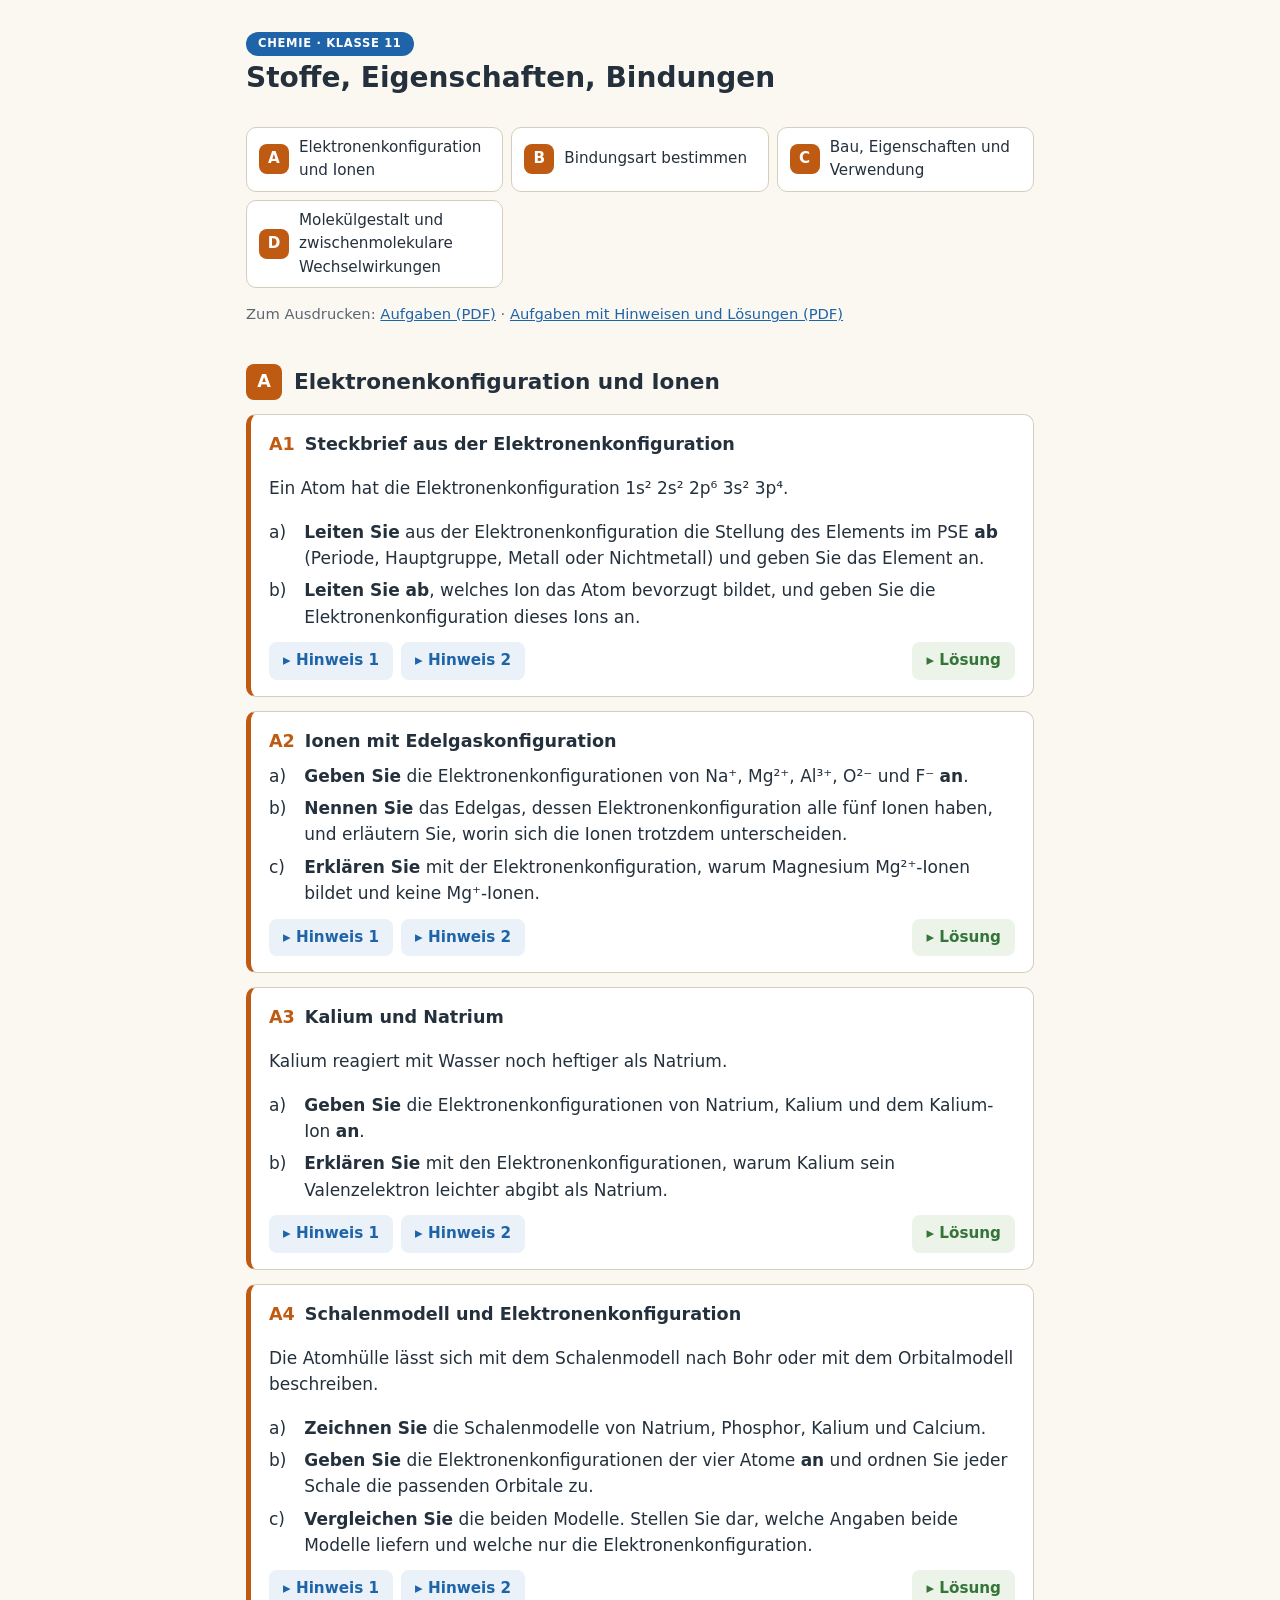
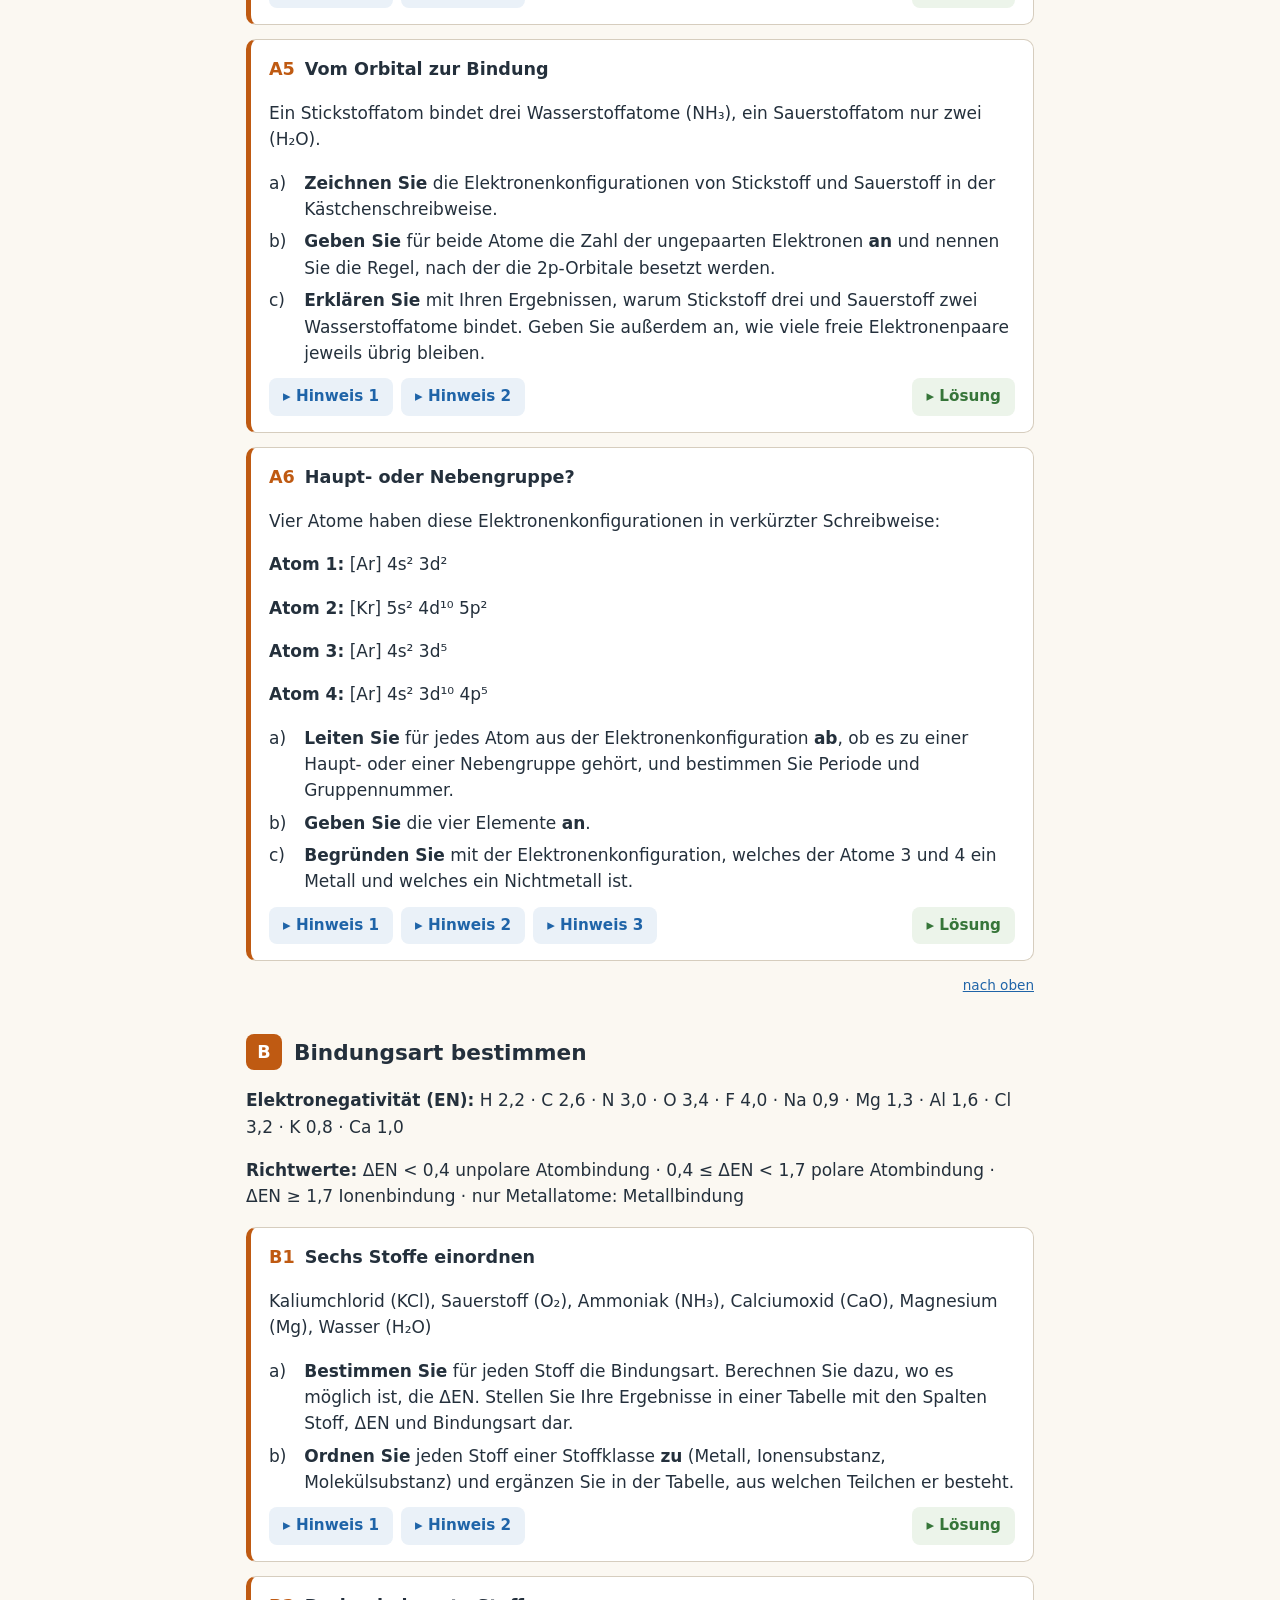
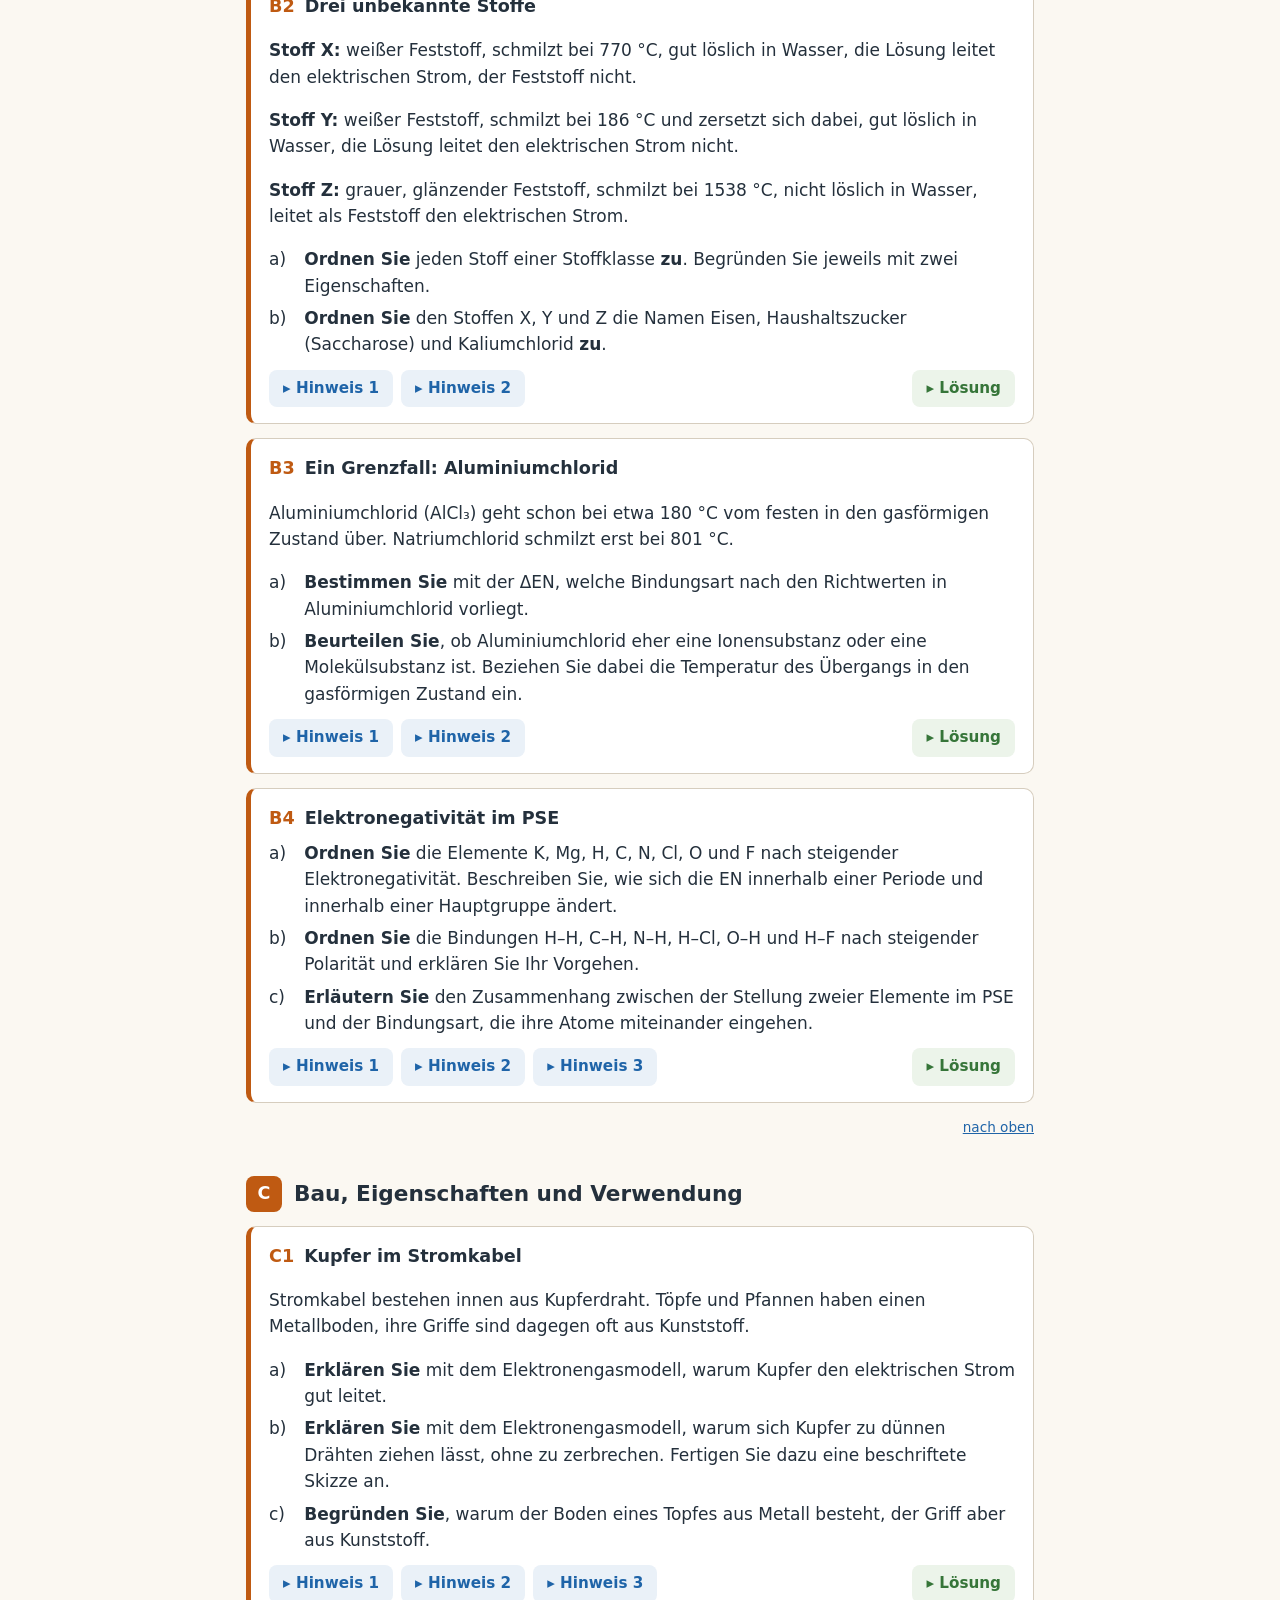
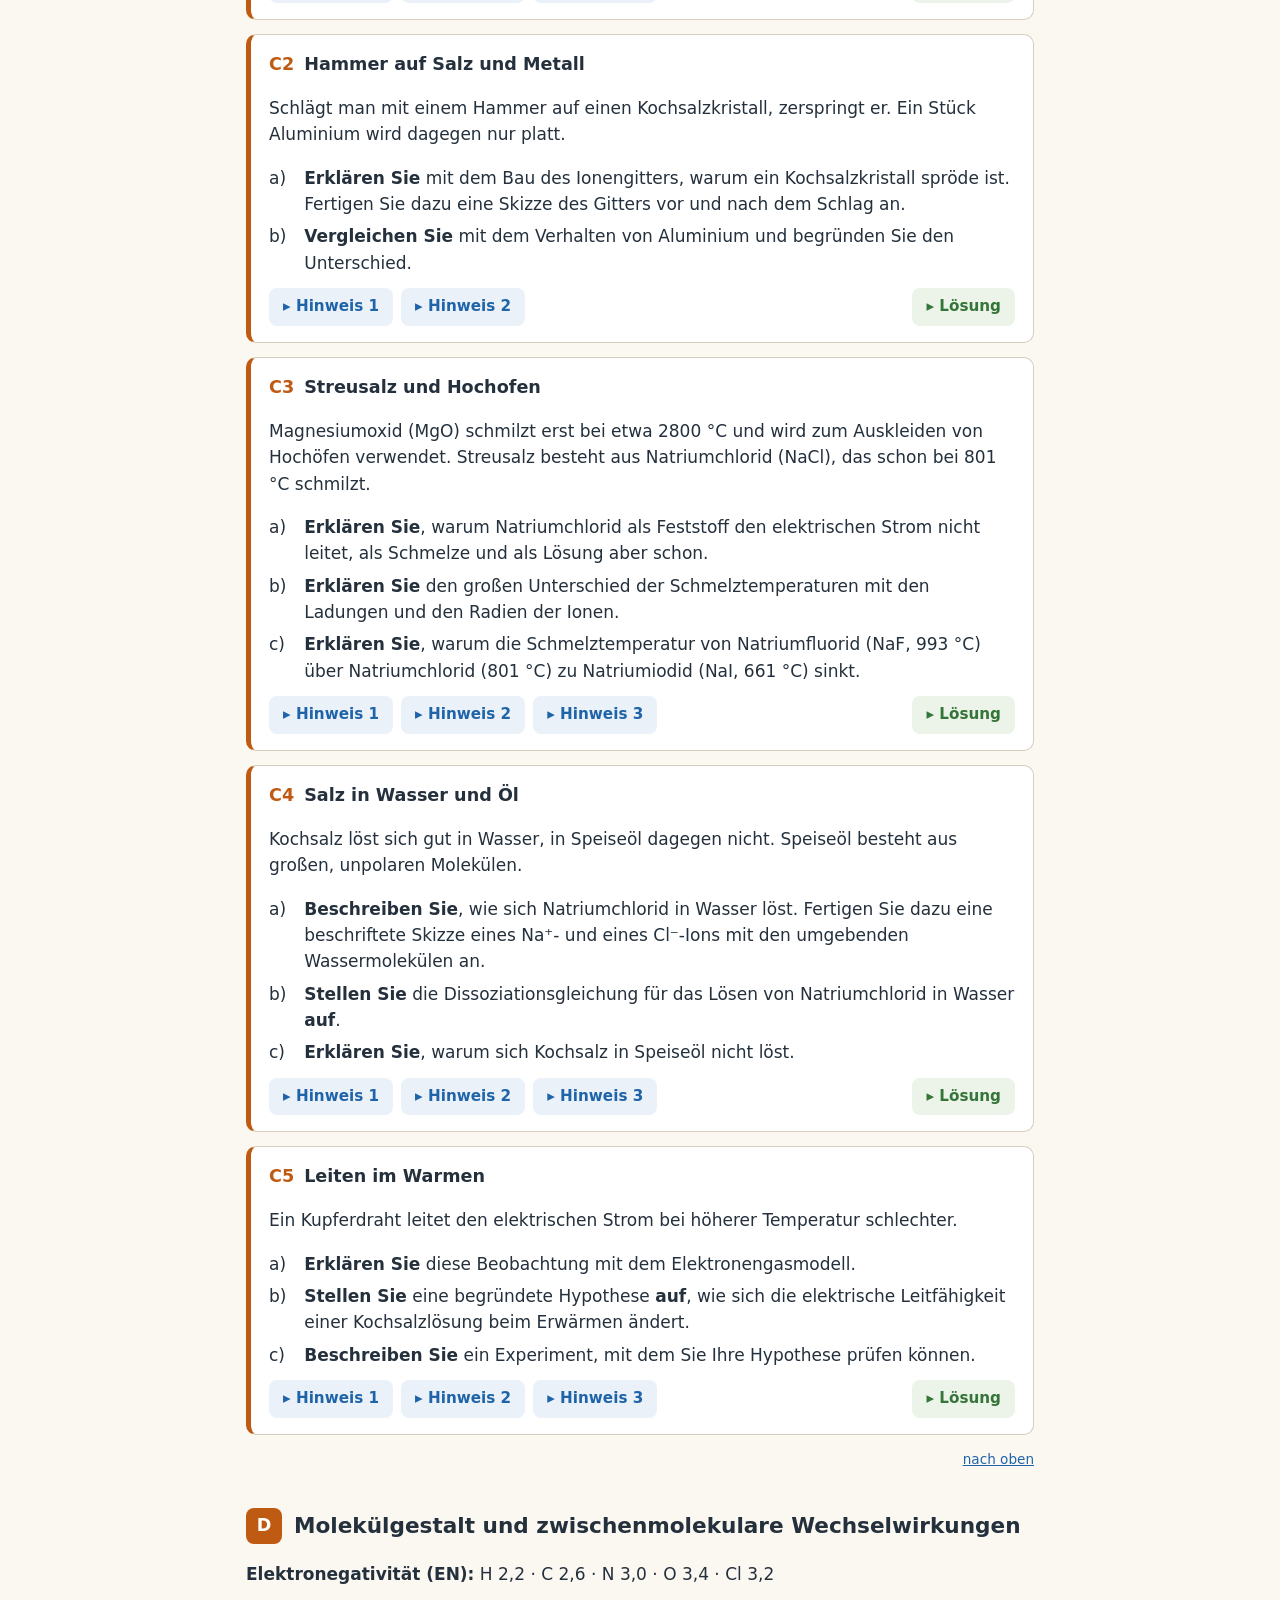
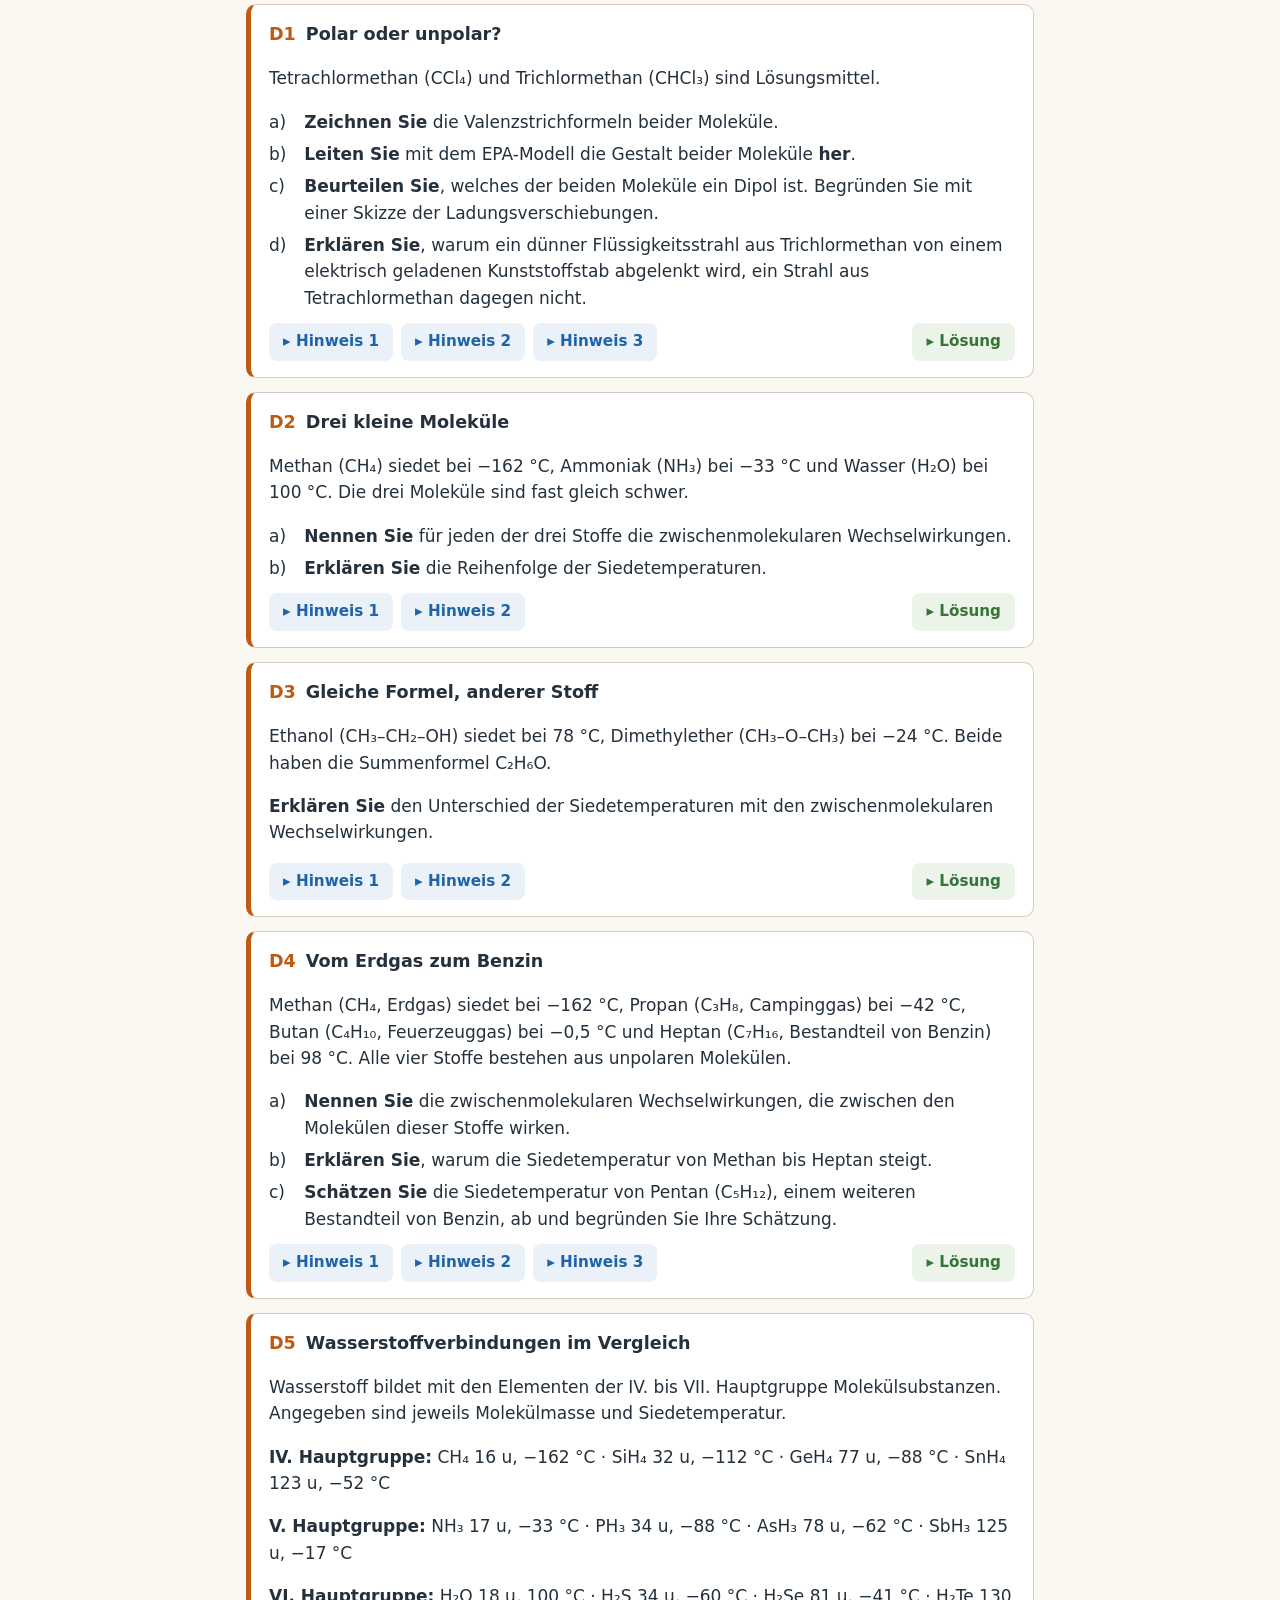
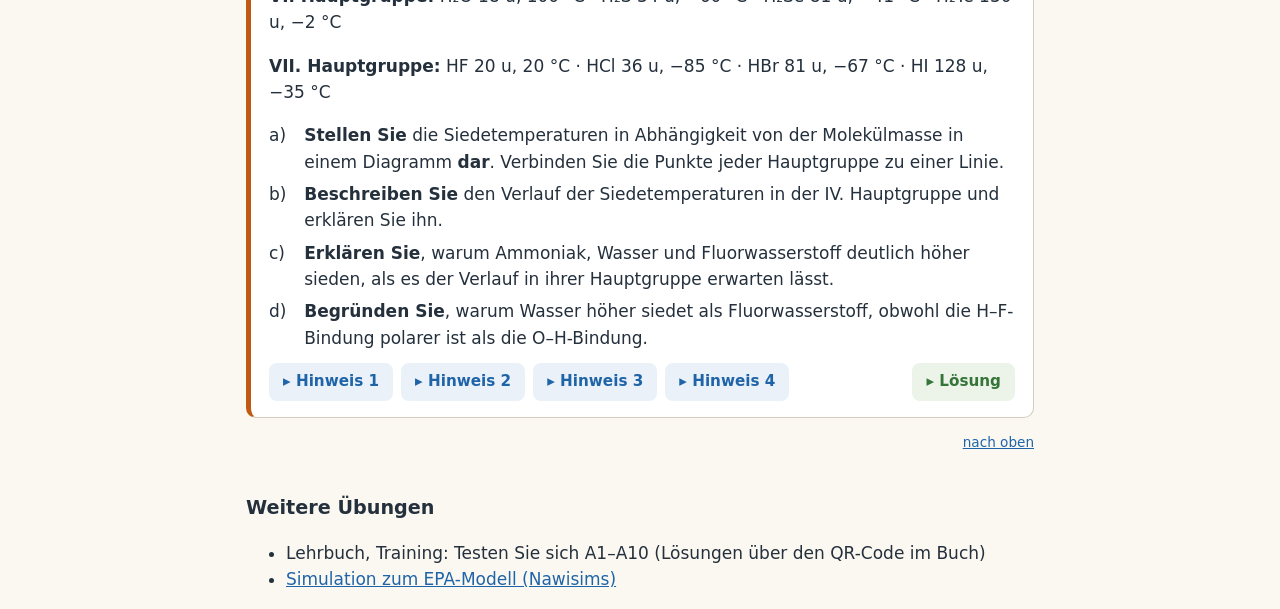
==== commit 4d64d6cc: "Update 2026-10-28" ====
--- a/bindungen-11/index.html
+++ b/bindungen-11/index.html
@@ -37,20 +37,29 @@
 <div class="hilfen"><details class="hinweis"><summary>Hinweis 1<span class="zu"> zu A3</span></summary><div><p>Kalium hat 19 Elektronen. Nach 3p⁶ wird zuerst das 4s-Niveau besetzt, nicht 3d.</p></div></details><details class="hinweis"><summary>Hinweis 2<span class="zu"> zu A3</span></summary><div><p>Vergleichen Sie, in welchem Energieniveau das Valenzelektron jeweils sitzt und wie weit es damit vom Kern entfernt ist.</p></div></details><details class="loesung"><summary>Lösung<span class="zu"> zu A3</span></summary><div><ol class="teil"><li><span class="abc">a)</span><div>Na: 1s² 2s² 2p⁶ 3s¹ · K: 1s² 2s² 2p⁶ 3s² 3p⁶ 4s¹ · K⁺: 1s² 2s² 2p⁶ 3s² 3p⁶</div></li><li><span class="abc">b)</span><div>Das Valenzelektron des Kaliums sitzt im vierten, das des Natriums im dritten Energieniveau. Beim Kalium ist es weiter vom Kern entfernt und durch mehr innere Elektronen abgeschirmt. Es wird deshalb schwächer angezogen und leichter abgegeben, die Ionisierungsenergie von Kalium ist kleiner.</div></li></ol></div></details></div>
 </article>
 <article class="aufgabe" id="a4">
-<h3><span class="nr">A4</span>Vom Orbital zur Bindung</h3>
+<h3><span class="nr">A4</span>Schalenmodell und Elektronenkonfiguration</h3>
+<p>Die Atomhülle lässt sich mit dem Schalenmodell nach Bohr oder mit dem Orbitalmodell beschreiben.</p>
+<ol class="teil"><li><span class="abc">a)</span><div><strong>Zeichnen Sie</strong> die Schalenmodelle von Natrium, Phosphor, Kalium und Calcium.</div></li><li><span class="abc">b)</span><div><strong>Geben Sie</strong> die Elektronenkonfigurationen der vier Atome <strong>an</strong> und ordnen Sie jeder Schale die passenden Orbitale zu.</div></li><li><span class="abc">c)</span><div><strong>Vergleichen Sie</strong> die beiden Modelle. Stellen Sie dar, welche Angaben beide Modelle liefern und welche nur die Elektronenkonfiguration.</div></li></ol>
+<div class="hilfen"><details class="hinweis"><summary>Hinweis 1<span class="zu"> zu A4</span></summary><div><p>Die Zahl der Elektronen ist die Ordnungszahl. Die Zahl der Schalen entspricht der Periode, die Zahl der Außenelektronen der Hauptgruppe. Die innerste Schale fasst 2 Elektronen, die zweite 8.</p></div></details><details class="hinweis"><summary>Hinweis 2<span class="zu"> zu A4</span></summary><div><p>Fassen Sie in der Elektronenkonfiguration alle Orbitale mit derselben Zahl vor dem Buchstaben zusammen und vergleichen Sie ihre Elektronenzahl mit den Schalen. Sehen Sie sich dann an, was im Schalenmodell von den Buchstaben s und p und von der Reihenfolge der Besetzung übrig bleibt.</p></div></details><details class="loesung"><summary>Lösung<span class="zu"> zu A4</span></summary><div><ol class="teil"><li><span class="abc">a)</span><div>Natrium 2 · 8 · 1, Phosphor 2 · 8 · 5, Kalium 2 · 8 · 8 · 1, Calcium 2 · 8 · 8 · 2 (Abbildung unten). Die Elektronen liegen innerhalb der Schalen, der Kern trägt die Zahl der Protonen.</div></li><li><span class="abc">b)</span><div><p>Na: 1s² 2s² 2p⁶ 3s¹ · P: 1s² 2s² 2p⁶ 3s² 3p³ · K: 1s² 2s² 2p⁶ 3s² 3p⁶ 4s¹ · Ca: 1s² 2s² 2p⁶ 3s² 3p⁶ 4s²</p>
+<p>1. Schale: 1s (2 Elektronen) · 2. Schale: 2s und 2p (2 + 6 = 8) · 3. Schale: 3s und 3p (bei P 2 + 3 = 5, bei K und Ca 2 + 6 = 8) · 4. Schale: 4s (bei K 1, bei Ca 2). Eine Schale entspricht also einem Energieniveau mit derselben Zahl n.</p></div></li><li><span class="abc">c)</span><div><p><strong>Beide Modelle</strong> zeigen, wie viele Elektronen in jedem Energieniveau sitzen, und damit die Zahl der Außenelektronen (Hauptgruppe) und die Zahl der besetzten Energieniveaus (Periode). Für die Oktettregel und die Ionenbildung reicht deshalb oft das Schalenmodell: Natrium und Kalium geben ein, Calcium zwei Außenelektronen ab, Phosphor fehlen drei Elektronen zum Oktett.</p>
+<p><strong>Nur die Elektronenkonfiguration</strong> zeigt, dass ein Energieniveau in s- und p-Niveaus mit unterschiedlicher Energie unterteilt ist und wie sich die Elektronen darauf verteilen. Beim Phosphor sieht man so, dass die drei 3p-Elektronen ungepaart sind (Hund&#x27;sche Regel), deshalb bildet Phosphor drei Atombindungen (PH₃). Außerdem erklärt nur sie die Reihenfolge der Besetzung: Bei Kalium und Calcium wird das 4s-Niveau vor dem 3d-Niveau besetzt. Im Schalenmodell bleibt unklar, warum die dritte Schale mit 8 Elektronen aufhört und die vierte beginnt.</p>
+<p>Das Schalenmodell stellt die Elektronen in Schalen mit festem Abstand um den Kern dar. Im Orbitalmodell sind Orbitale Räume, in denen sich ein Elektron mit hoher Wahrscheinlichkeit aufhält, aber keine festen Bahnen.</p></div></li></ol><figure><img src="bilder/schalenmodelle.svg" alt="Schalenmodelle von Natrium (Kern 11+, Schalen mit 2, 8 und 1 Elektron), Phosphor (15+, 2, 8, 5), Kalium (19+, 2, 8, 8, 1) und Calcium (20+, 2, 8, 8, 2). Die Elektronen liegen jeweils innerhalb der Schalen." loading="lazy"></figure></div></details></div>
+</article>
+<article class="aufgabe" id="a5">
+<h3><span class="nr">A5</span>Vom Orbital zur Bindung</h3>
 <p>Ein Stickstoffatom bindet drei Wasserstoffatome (NH₃), ein Sauerstoffatom nur zwei (H₂O).</p>
 <ol class="teil"><li><span class="abc">a)</span><div><strong>Zeichnen Sie</strong> die Elektronenkonfigurationen von Stickstoff und Sauerstoff in der Kästchenschreibweise.</div></li><li><span class="abc">b)</span><div><strong>Geben Sie</strong> für beide Atome die Zahl der ungepaarten Elektronen <strong>an</strong> und nennen Sie die Regel, nach der die 2p-Orbitale besetzt werden.</div></li><li><span class="abc">c)</span><div><strong>Erklären Sie</strong> mit Ihren Ergebnissen, warum Stickstoff drei und Sauerstoff zwei Wasserstoffatome bindet. Geben Sie außerdem an, wie viele freie Elektronenpaare jeweils übrig bleiben.</div></li></ol>
-<div class="hilfen"><details class="hinweis"><summary>Hinweis 1<span class="zu"> zu A4</span></summary><div><p>Stickstoff hat 7, Sauerstoff 8 Elektronen. Ein Kästchen steht für ein Orbital, ein Pfeil für ein Elektron. In ein Kästchen passen höchstens zwei Elektronen mit entgegengesetztem Spin. Überlegen Sie bei den drei gleichwertigen 2p-Kästchen, in welcher Reihenfolge sie gefüllt werden.</p></div></details><details class="hinweis"><summary>Hinweis 2<span class="zu"> zu A4</span></summary><div><p>Ein einfach besetztes Orbital kann mit dem Elektron eines Wasserstoffatoms ein gemeinsames Elektronenpaar bilden. Was passiert mit den doppelt besetzten Orbitalen?</p></div></details><details class="loesung"><summary>Lösung<span class="zu"> zu A4</span></summary><div><ol class="teil"><li><span class="abc">a)</span><div>N: 1s [↑↓] · 2s [↑↓] · 2p [↑][↑][↑] · O: 1s [↑↓] · 2s [↑↓] · 2p [↑↓][↑][↑]</div></li><li><span class="abc">b)</span><div>Stickstoff hat <strong>drei</strong>, Sauerstoff <strong>zwei</strong> ungepaarte Elektronen. <strong>Hund&#x27;sche Regel:</strong> Energiegleiche Orbitale wie die drei 2p-Orbitale werden zuerst einfach besetzt, erst dann doppelt.</div></li><li><span class="abc">c)</span><div>Jedes ungepaarte Elektron bildet mit dem Elektron eines H-Atoms ein bindendes Elektronenpaar. Stickstoff bindet deshalb drei, Sauerstoff zwei H-Atome. Die doppelt besetzten Orbitale im äußersten Energieniveau bleiben als freie Elektronenpaare übrig, beim N-Atom <strong>eines</strong>, beim O-Atom <strong>zwei</strong>. Beide Atome haben dann acht Außenelektronen (Oktett). Das passt zur Tabelle im EPA-Modell (NH₃ pyramidal, H₂O gewinkelt).</div></li></ol></div></details></div>
+<div class="hilfen"><details class="hinweis"><summary>Hinweis 1<span class="zu"> zu A5</span></summary><div><p>Stickstoff hat 7, Sauerstoff 8 Elektronen. Ein Kästchen steht für ein Orbital, ein Pfeil für ein Elektron. In ein Kästchen passen höchstens zwei Elektronen mit entgegengesetztem Spin. Überlegen Sie bei den drei gleichwertigen 2p-Kästchen, in welcher Reihenfolge sie gefüllt werden.</p></div></details><details class="hinweis"><summary>Hinweis 2<span class="zu"> zu A5</span></summary><div><p>Ein einfach besetztes Orbital kann mit dem Elektron eines Wasserstoffatoms ein gemeinsames Elektronenpaar bilden. Was passiert mit den doppelt besetzten Orbitalen?</p></div></details><details class="loesung"><summary>Lösung<span class="zu"> zu A5</span></summary><div><ol class="teil"><li><span class="abc">a)</span><div>N: 1s [↑↓] · 2s [↑↓] · 2p [↑][↑][↑] · O: 1s [↑↓] · 2s [↑↓] · 2p [↑↓][↑][↑]</div></li><li><span class="abc">b)</span><div>Stickstoff hat <strong>drei</strong>, Sauerstoff <strong>zwei</strong> ungepaarte Elektronen. <strong>Hund&#x27;sche Regel:</strong> Energiegleiche Orbitale wie die drei 2p-Orbitale werden zuerst einfach besetzt, erst dann doppelt.</div></li><li><span class="abc">c)</span><div>Jedes ungepaarte Elektron bildet mit dem Elektron eines H-Atoms ein bindendes Elektronenpaar. Stickstoff bindet deshalb drei, Sauerstoff zwei H-Atome. Die doppelt besetzten Orbitale im äußersten Energieniveau bleiben als freie Elektronenpaare übrig, beim N-Atom <strong>eines</strong>, beim O-Atom <strong>zwei</strong>. Beide Atome haben dann acht Außenelektronen (Oktett). Das passt zur Tabelle im EPA-Modell (NH₃ pyramidal, H₂O gewinkelt).</div></li></ol></div></details></div>
 </article>
-<article class="aufgabe" id="a5">
-<h3><span class="nr">A5</span>Haupt- oder Nebengruppe?</h3>
+<article class="aufgabe" id="a6">
+<h3><span class="nr">A6</span>Haupt- oder Nebengruppe?</h3>
 <p>Vier Atome haben diese Elektronenkonfigurationen in verkürzter Schreibweise:</p>
 <p><strong>Atom 1:</strong> [Ar] 4s² 3d²</p>
 <p><strong>Atom 2:</strong> [Kr] 5s² 4d¹⁰ 5p²</p>
 <p><strong>Atom 3:</strong> [Ar] 4s² 3d⁵</p>
 <p><strong>Atom 4:</strong> [Ar] 4s² 3d¹⁰ 4p⁵</p>
 <ol class="teil"><li><span class="abc">a)</span><div><strong>Leiten Sie</strong> für jedes Atom aus der Elektronenkonfiguration <strong>ab</strong>, ob es zu einer Haupt- oder einer Nebengruppe gehört, und bestimmen Sie Periode und Gruppennummer.</div></li><li><span class="abc">b)</span><div><strong>Geben Sie</strong> die vier Elemente <strong>an</strong>.</div></li><li><span class="abc">c)</span><div><strong>Begründen Sie</strong> mit der Elektronenkonfiguration, welches der Atome 3 und 4 ein Metall und welches ein Nichtmetall ist.</div></li></ol>
-<div class="hilfen"><details class="hinweis"><summary>Hinweis 1<span class="zu"> zu A5</span></summary><div><p>[Ar] steht für die Elektronenkonfiguration von Argon (18 Elektronen), [Kr] für die von Krypton (36 Elektronen). Entscheidend ist, welches Orbital zuletzt besetzt wird: s oder p → Hauptgruppe, d → Nebengruppe.</p></div></details><details class="hinweis"><summary>Hinweis 2<span class="zu"> zu A5</span></summary><div><p>Die Periode ist die Nummer des höchsten besetzten s-Niveaus. Die Gruppennummer ist bei Hauptgruppen die Zahl der Elektronen im letzten s- und p-Niveau, bei Nebengruppen die Zahl der Elektronen im letzten s- und d-Niveau. Ein voll besetztes d-Niveau vor einem p-Niveau zählt nicht mit.</p></div></details><details class="hinweis"><summary>Hinweis 3<span class="zu"> zu A5</span></summary><div><p>Metalle geben Elektronen leicht ab, Nichtmetalle nehmen Elektronen auf. Welches der Atome 3 und 4 erreicht durch Aufnahme weniger Elektronen eine Edelgaskonfiguration?</p></div></details><details class="loesung"><summary>Lösung<span class="zu"> zu A5</span></summary><div><ol class="teil"><li><span class="abc">a)</span><div><p>Atom 1: zuletzt 3d besetzt → <strong>Nebengruppe</strong>, höchstes s-Niveau 4s → 4. Periode, 2 + 2 = 4 → <strong>IV. Nebengruppe</strong></p>
+<div class="hilfen"><details class="hinweis"><summary>Hinweis 1<span class="zu"> zu A6</span></summary><div><p>[Ar] steht für die Elektronenkonfiguration von Argon (18 Elektronen), [Kr] für die von Krypton (36 Elektronen). Entscheidend ist, welches Orbital zuletzt besetzt wird: s oder p → Hauptgruppe, d → Nebengruppe.</p></div></details><details class="hinweis"><summary>Hinweis 2<span class="zu"> zu A6</span></summary><div><p>Die Periode ist die Nummer des höchsten besetzten s-Niveaus. Die Gruppennummer ist bei Hauptgruppen die Zahl der Elektronen im letzten s- und p-Niveau, bei Nebengruppen die Zahl der Elektronen im letzten s- und d-Niveau. Ein voll besetztes d-Niveau vor einem p-Niveau zählt nicht mit.</p></div></details><details class="hinweis"><summary>Hinweis 3<span class="zu"> zu A6</span></summary><div><p>Metalle geben Elektronen leicht ab, Nichtmetalle nehmen Elektronen auf. Welches der Atome 3 und 4 erreicht durch Aufnahme weniger Elektronen eine Edelgaskonfiguration?</p></div></details><details class="loesung"><summary>Lösung<span class="zu"> zu A6</span></summary><div><ol class="teil"><li><span class="abc">a)</span><div><p>Atom 1: zuletzt 3d besetzt → <strong>Nebengruppe</strong>, höchstes s-Niveau 4s → 4. Periode, 2 + 2 = 4 → <strong>IV. Nebengruppe</strong></p>
 <p>Atom 2: zuletzt 5p besetzt → <strong>Hauptgruppe</strong>, 5. Periode, 2 + 2 = 4 → <strong>IV. Hauptgruppe</strong> (das volle 4d-Niveau zählt nicht)</p>
 <p>Atom 3: zuletzt 3d besetzt → <strong>Nebengruppe</strong>, 4. Periode, 2 + 5 = 7 → <strong>VII. Nebengruppe</strong></p>
 <p>Atom 4: zuletzt 4p besetzt → <strong>Hauptgruppe</strong>, 4. Periode, 2 + 5 = 7 → <strong>VII. Hauptgruppe</strong> (das volle 3d-Niveau zählt nicht)</p></div></li><li><span class="abc">b)</span><div>Atom 1: Titan (Ti, 22 Elektronen) · Atom 2: Zinn (Sn, 50) · Atom 3: Mangan (Mn, 25) · Atom 4: Brom (Br, 35)</div></li><li><span class="abc">c)</span><div>Bei Mangan (Atom 3) ist zuletzt ein d-Niveau besetzt, außen sitzen nur die zwei 4s-Elektronen. Mangan gibt Elektronen leicht ab und ist ein <strong>Metall</strong>. Bei Brom (Atom 4) ist das 4p-Niveau mit 5 von 6 Elektronen fast voll. Es nimmt leicht ein Elektron auf (Br⁻) und ist ein <strong>Nichtmetall</strong>. Die gleiche Gruppennummer VII bedeutet also nicht die gleichen Eigenschaften.</div></li></ol></div></details></div>
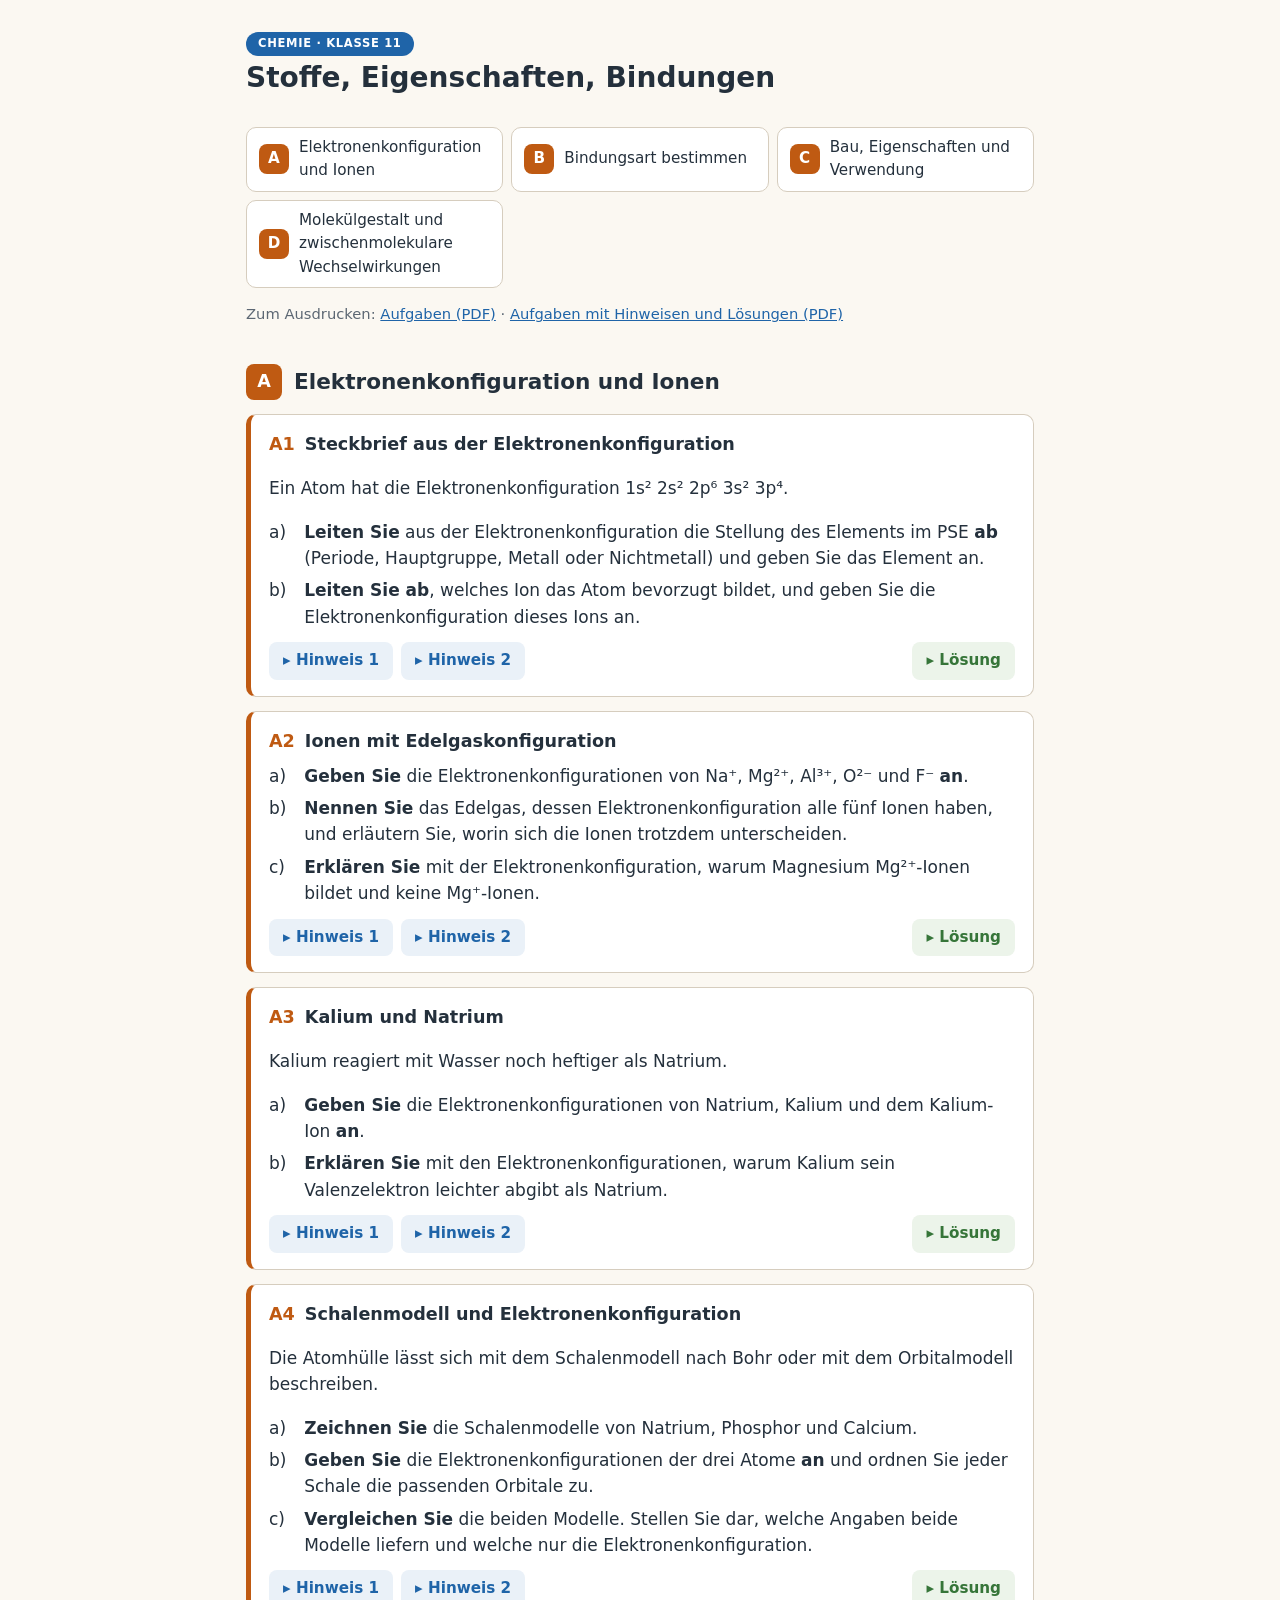
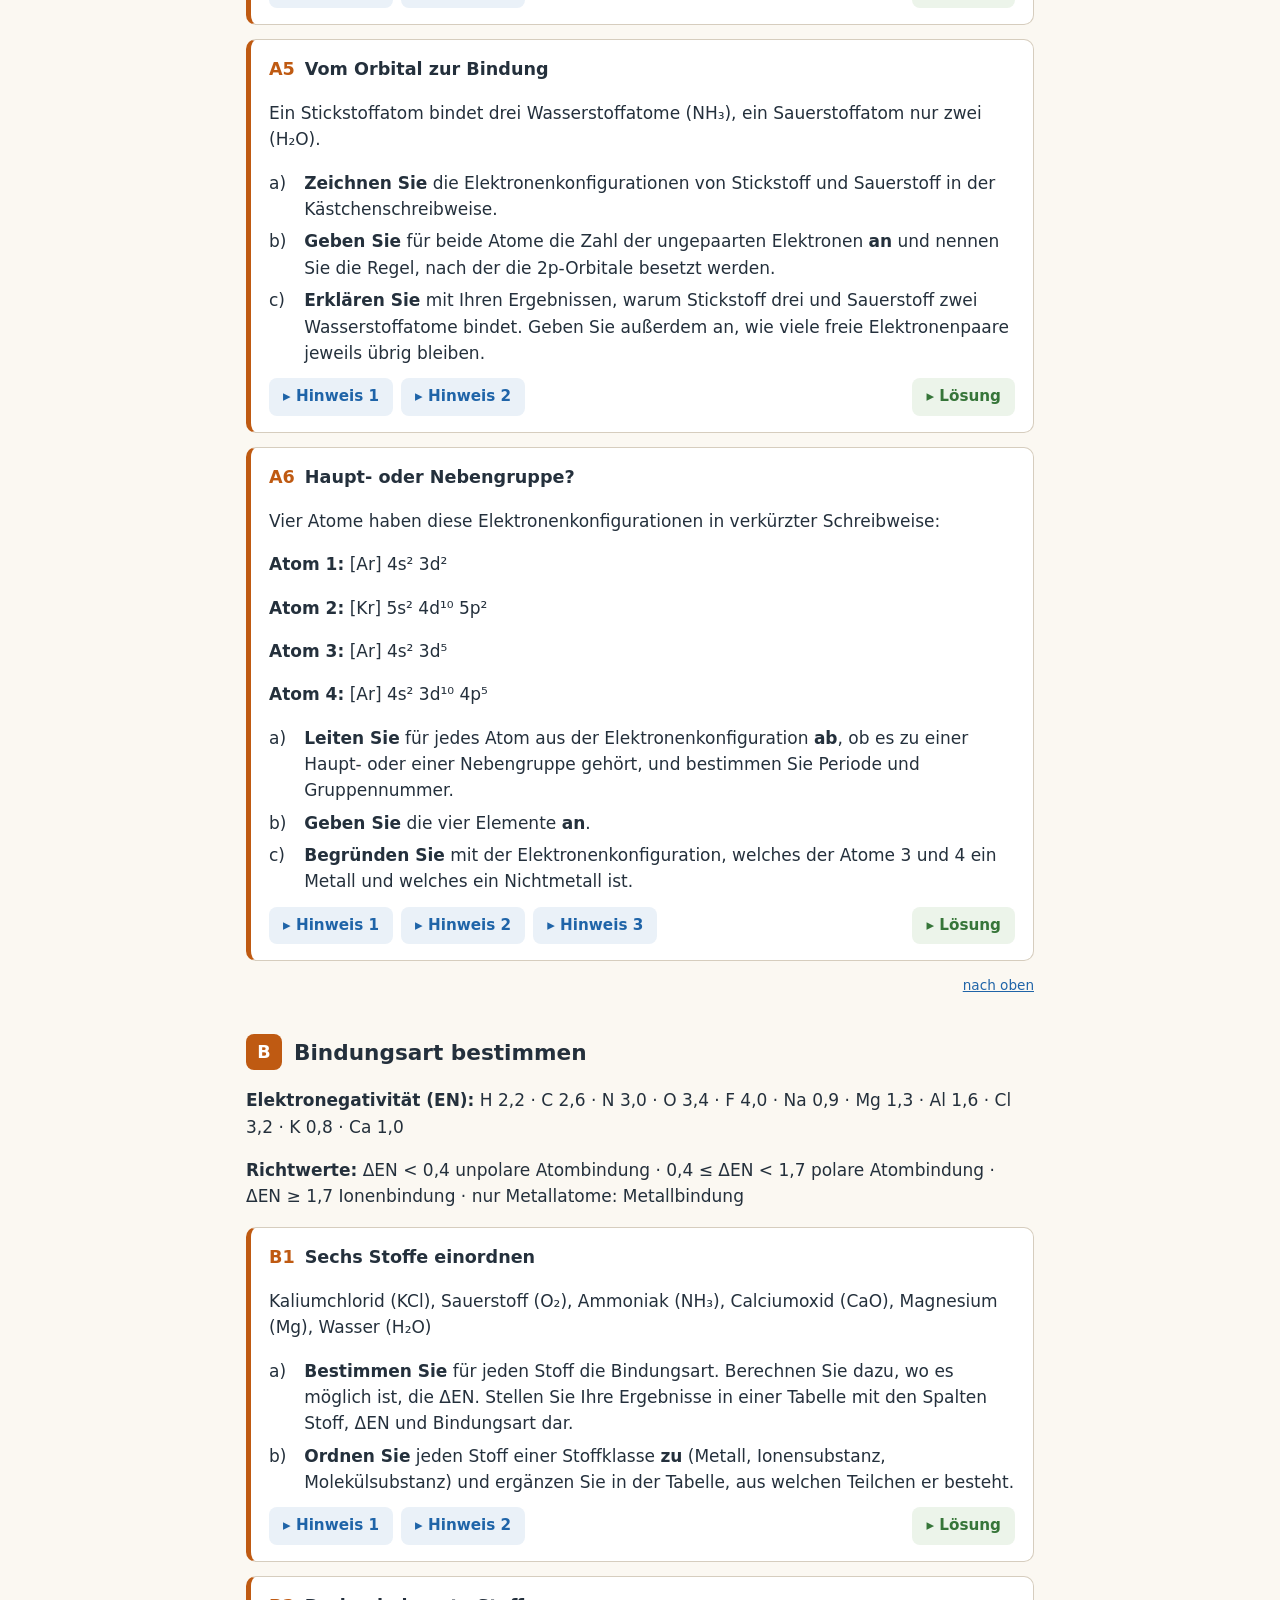
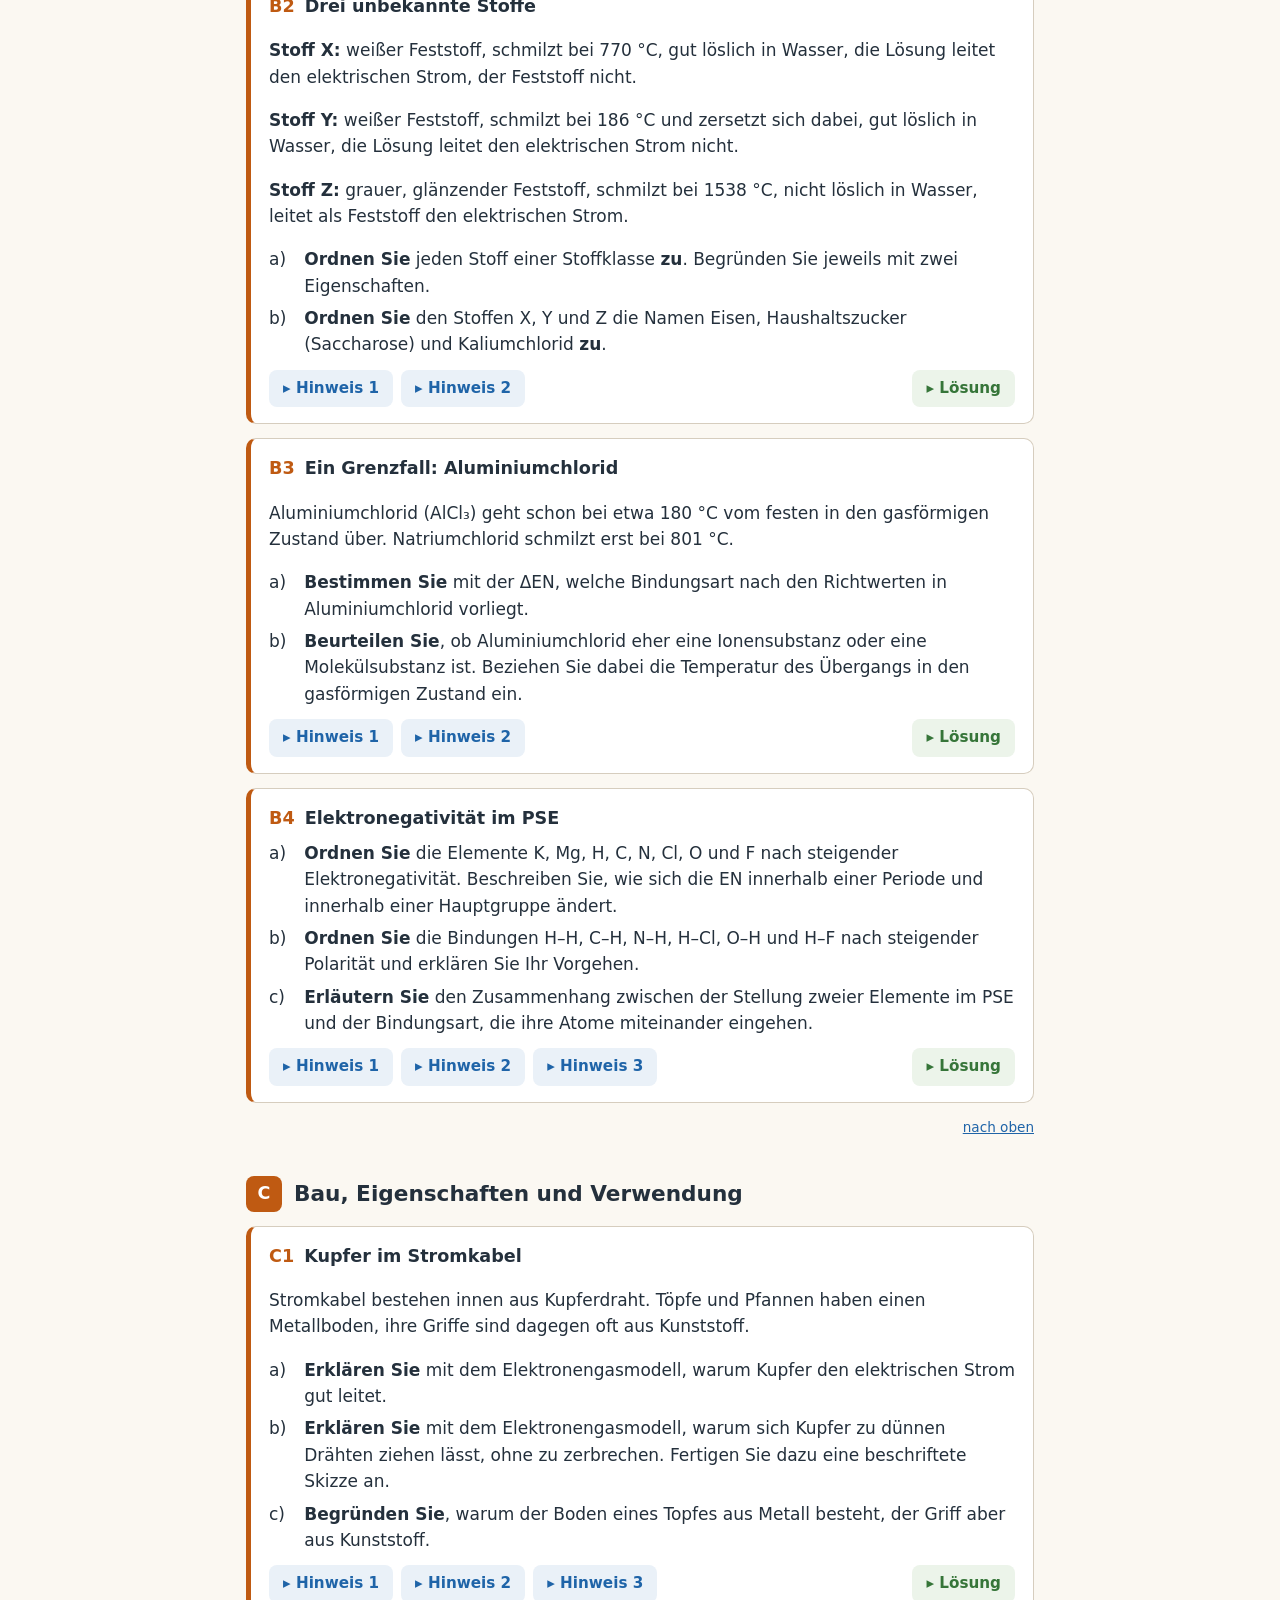
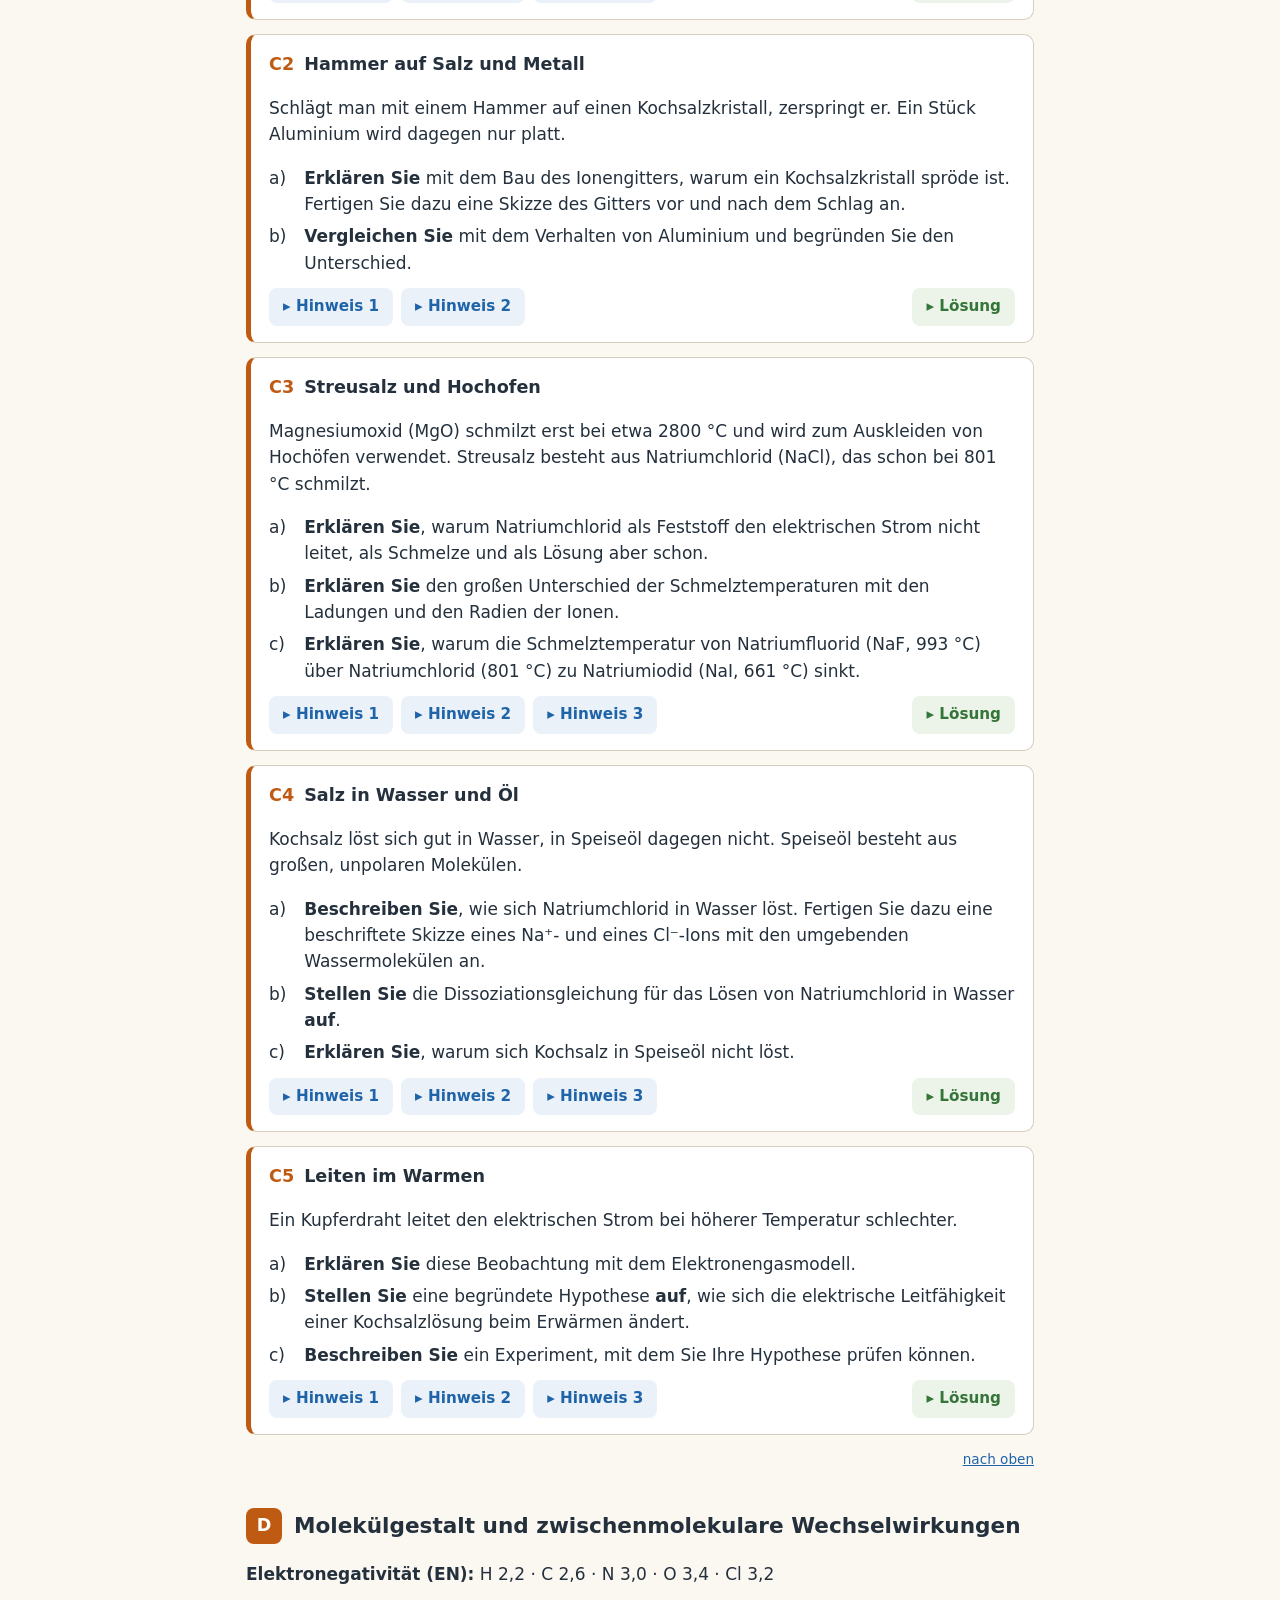
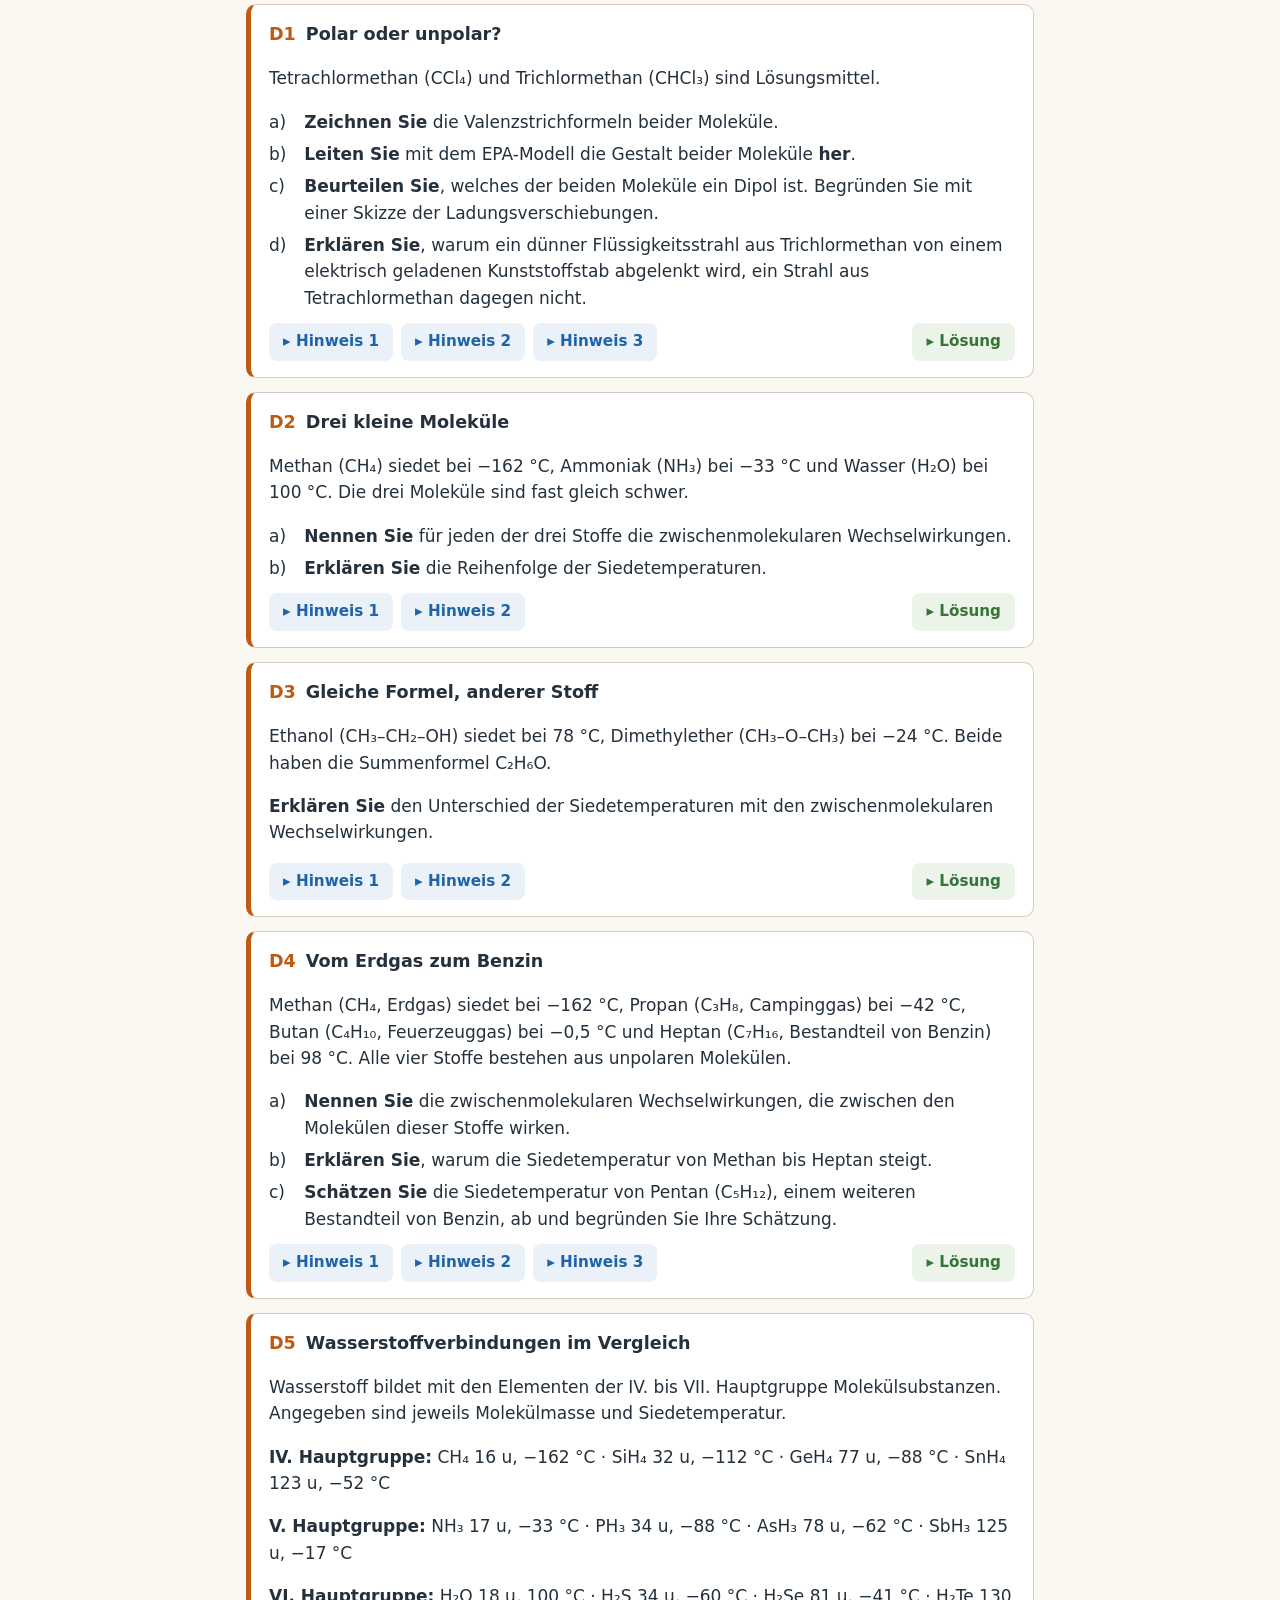
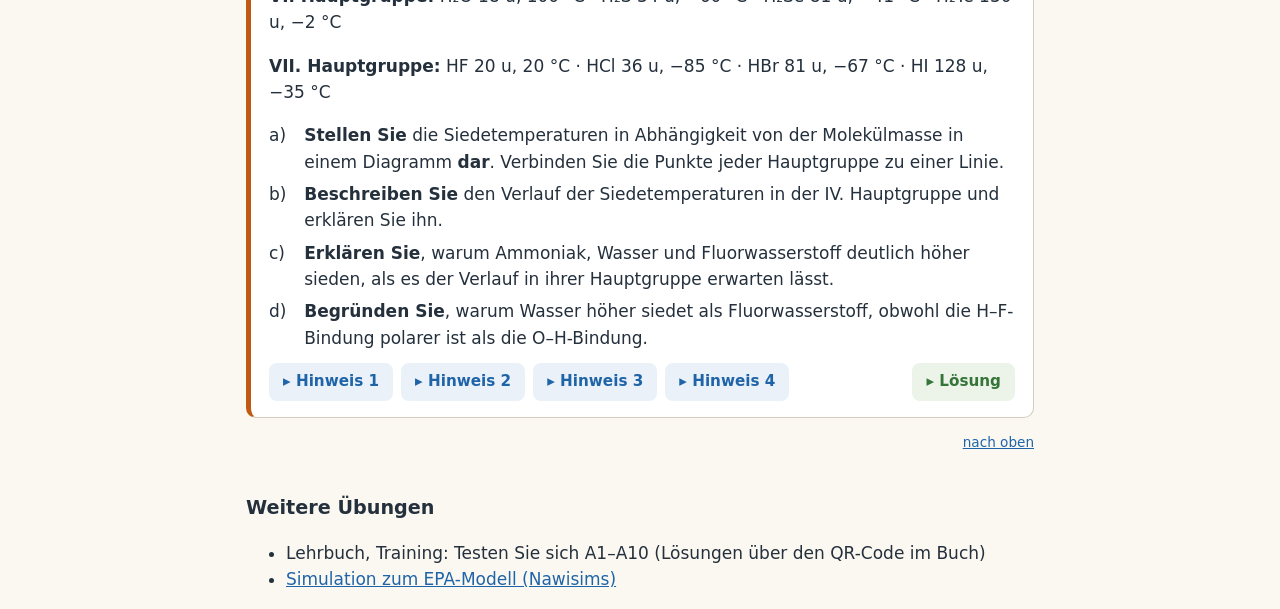
==== commit b8711d69: "Update 2026-10-28" ====
--- a/bindungen-11/index.html
+++ b/bindungen-11/index.html
@@ -39,11 +39,11 @@
 <article class="aufgabe" id="a4">
 <h3><span class="nr">A4</span>Schalenmodell und Elektronenkonfiguration</h3>
 <p>Die Atomhülle lässt sich mit dem Schalenmodell nach Bohr oder mit dem Orbitalmodell beschreiben.</p>
-<ol class="teil"><li><span class="abc">a)</span><div><strong>Zeichnen Sie</strong> die Schalenmodelle von Natrium, Phosphor, Kalium und Calcium.</div></li><li><span class="abc">b)</span><div><strong>Geben Sie</strong> die Elektronenkonfigurationen der vier Atome <strong>an</strong> und ordnen Sie jeder Schale die passenden Orbitale zu.</div></li><li><span class="abc">c)</span><div><strong>Vergleichen Sie</strong> die beiden Modelle. Stellen Sie dar, welche Angaben beide Modelle liefern und welche nur die Elektronenkonfiguration.</div></li></ol>
-<div class="hilfen"><details class="hinweis"><summary>Hinweis 1<span class="zu"> zu A4</span></summary><div><p>Die Zahl der Elektronen ist die Ordnungszahl. Die Zahl der Schalen entspricht der Periode, die Zahl der Außenelektronen der Hauptgruppe. Die innerste Schale fasst 2 Elektronen, die zweite 8.</p></div></details><details class="hinweis"><summary>Hinweis 2<span class="zu"> zu A4</span></summary><div><p>Fassen Sie in der Elektronenkonfiguration alle Orbitale mit derselben Zahl vor dem Buchstaben zusammen und vergleichen Sie ihre Elektronenzahl mit den Schalen. Sehen Sie sich dann an, was im Schalenmodell von den Buchstaben s und p und von der Reihenfolge der Besetzung übrig bleibt.</p></div></details><details class="loesung"><summary>Lösung<span class="zu"> zu A4</span></summary><div><ol class="teil"><li><span class="abc">a)</span><div>Natrium 2 · 8 · 1, Phosphor 2 · 8 · 5, Kalium 2 · 8 · 8 · 1, Calcium 2 · 8 · 8 · 2 (Abbildung unten). Die Elektronen liegen innerhalb der Schalen, der Kern trägt die Zahl der Protonen.</div></li><li><span class="abc">b)</span><div><p>Na: 1s² 2s² 2p⁶ 3s¹ · P: 1s² 2s² 2p⁶ 3s² 3p³ · K: 1s² 2s² 2p⁶ 3s² 3p⁶ 4s¹ · Ca: 1s² 2s² 2p⁶ 3s² 3p⁶ 4s²</p>
-<p>1. Schale: 1s (2 Elektronen) · 2. Schale: 2s und 2p (2 + 6 = 8) · 3. Schale: 3s und 3p (bei P 2 + 3 = 5, bei K und Ca 2 + 6 = 8) · 4. Schale: 4s (bei K 1, bei Ca 2). Eine Schale entspricht also einem Energieniveau mit derselben Zahl n.</p></div></li><li><span class="abc">c)</span><div><p><strong>Beide Modelle</strong> zeigen, wie viele Elektronen in jedem Energieniveau sitzen, und damit die Zahl der Außenelektronen (Hauptgruppe) und die Zahl der besetzten Energieniveaus (Periode). Für die Oktettregel und die Ionenbildung reicht deshalb oft das Schalenmodell: Natrium und Kalium geben ein, Calcium zwei Außenelektronen ab, Phosphor fehlen drei Elektronen zum Oktett.</p>
-<p><strong>Nur die Elektronenkonfiguration</strong> zeigt, dass ein Energieniveau in s- und p-Niveaus mit unterschiedlicher Energie unterteilt ist und wie sich die Elektronen darauf verteilen. Beim Phosphor sieht man so, dass die drei 3p-Elektronen ungepaart sind (Hund&#x27;sche Regel), deshalb bildet Phosphor drei Atombindungen (PH₃). Außerdem erklärt nur sie die Reihenfolge der Besetzung: Bei Kalium und Calcium wird das 4s-Niveau vor dem 3d-Niveau besetzt. Im Schalenmodell bleibt unklar, warum die dritte Schale mit 8 Elektronen aufhört und die vierte beginnt.</p>
-<p>Das Schalenmodell stellt die Elektronen in Schalen mit festem Abstand um den Kern dar. Im Orbitalmodell sind Orbitale Räume, in denen sich ein Elektron mit hoher Wahrscheinlichkeit aufhält, aber keine festen Bahnen.</p></div></li></ol><figure><img src="bilder/schalenmodelle.svg" alt="Schalenmodelle von Natrium (Kern 11+, Schalen mit 2, 8 und 1 Elektron), Phosphor (15+, 2, 8, 5), Kalium (19+, 2, 8, 8, 1) und Calcium (20+, 2, 8, 8, 2). Die Elektronen liegen jeweils innerhalb der Schalen." loading="lazy"></figure></div></details></div>
+<ol class="teil"><li><span class="abc">a)</span><div><strong>Zeichnen Sie</strong> die Schalenmodelle von Natrium, Phosphor und Calcium.</div></li><li><span class="abc">b)</span><div><strong>Geben Sie</strong> die Elektronenkonfigurationen der drei Atome <strong>an</strong> und ordnen Sie jeder Schale die passenden Orbitale zu.</div></li><li><span class="abc">c)</span><div><strong>Vergleichen Sie</strong> die beiden Modelle. Stellen Sie dar, welche Angaben beide Modelle liefern und welche nur die Elektronenkonfiguration.</div></li></ol>
+<div class="hilfen"><details class="hinweis"><summary>Hinweis 1<span class="zu"> zu A4</span></summary><div><p>Die Zahl der Elektronen ist die Ordnungszahl. Die Zahl der Schalen entspricht der Periode, die Zahl der Außenelektronen der Hauptgruppe. Die innerste Schale fasst 2 Elektronen, die zweite 8.</p></div></details><details class="hinweis"><summary>Hinweis 2<span class="zu"> zu A4</span></summary><div><p>Fassen Sie in der Elektronenkonfiguration alle Orbitale mit derselben Zahl vor dem Buchstaben zusammen und vergleichen Sie ihre Elektronenzahl mit den Schalen. Sehen Sie sich dann an, was im Schalenmodell von den Buchstaben s und p und von der Reihenfolge der Besetzung übrig bleibt.</p></div></details><details class="loesung"><summary>Lösung<span class="zu"> zu A4</span></summary><div><ol class="teil"><li><span class="abc">a)</span><div>Natrium 2 · 8 · 1, Phosphor 2 · 8 · 5, Calcium 2 · 8 · 8 · 2 (Abbildung unten). Die Elektronen liegen innerhalb der Schalen, der Kern trägt die Zahl der Protonen.</div></li><li><span class="abc">b)</span><div><p>Na: 1s² 2s² 2p⁶ 3s¹ · P: 1s² 2s² 2p⁶ 3s² 3p³ · Ca: 1s² 2s² 2p⁶ 3s² 3p⁶ 4s²</p>
+<p>1. Schale: 1s (2 Elektronen) · 2. Schale: 2s und 2p (2 + 6 = 8) · 3. Schale: 3s und 3p (bei P 2 + 3 = 5, bei Ca 2 + 6 = 8) · 4. Schale: 4s (bei Ca 2). Eine Schale entspricht also einem Energieniveau mit derselben Zahl n.</p></div></li><li><span class="abc">c)</span><div><p><strong>Beide Modelle</strong> zeigen, wie viele Elektronen in jedem Energieniveau sitzen, und damit die Zahl der Außenelektronen (Hauptgruppe) und die Zahl der besetzten Energieniveaus (Periode). Für die Oktettregel und die Ionenbildung reicht deshalb oft das Schalenmodell: Natrium gibt ein, Calcium zwei Außenelektronen ab, Phosphor fehlen drei Elektronen zum Oktett.</p>
+<p><strong>Nur die Elektronenkonfiguration</strong> zeigt, dass ein Energieniveau in s- und p-Niveaus mit unterschiedlicher Energie unterteilt ist und wie sich die Elektronen darauf verteilen. Beim Phosphor sieht man so, dass die drei 3p-Elektronen ungepaart sind (Hund&#x27;sche Regel), deshalb bildet Phosphor drei Atombindungen (PH₃). Außerdem erklärt nur sie die Reihenfolge der Besetzung: Beim Calcium wird das 4s-Niveau vor dem 3d-Niveau besetzt. Im Schalenmodell bleibt unklar, warum die dritte Schale mit 8 Elektronen aufhört und die vierte beginnt.</p>
+<p>Das Schalenmodell stellt die Elektronen in Schalen mit festem Abstand um den Kern dar. Im Orbitalmodell sind Orbitale Räume, in denen sich ein Elektron mit hoher Wahrscheinlichkeit aufhält, aber keine festen Bahnen.</p></div></li></ol><figure><img src="bilder/schalenmodelle.svg" alt="Schalenmodelle von Natrium (Kern 11+, Schalen mit 2, 8 und 1 Elektron), Phosphor (15+, 2, 8, 5) und Calcium (20+, 2, 8, 8, 2). Die Elektronen liegen jeweils innerhalb der Schalen." loading="lazy"></figure></div></details></div>
 </article>
 <article class="aufgabe" id="a5">
 <h3><span class="nr">A5</span>Vom Orbital zur Bindung</h3>
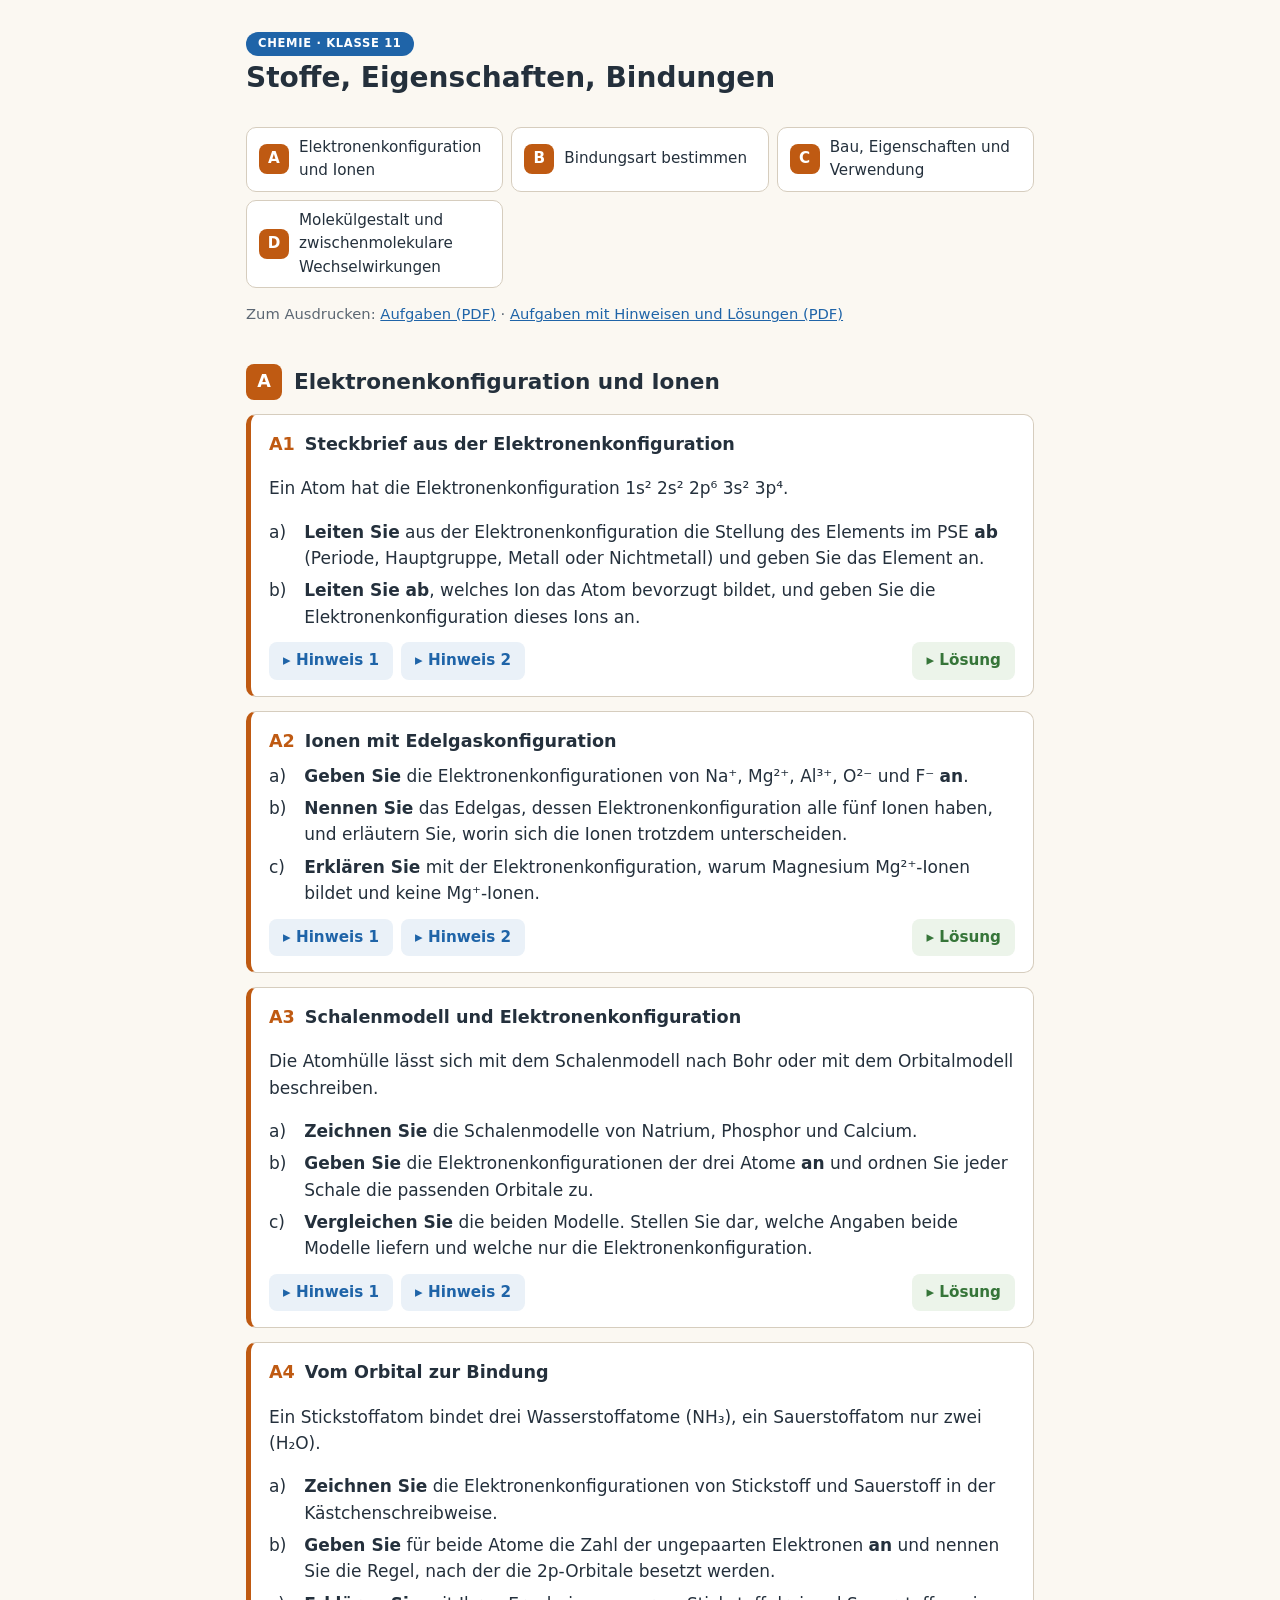
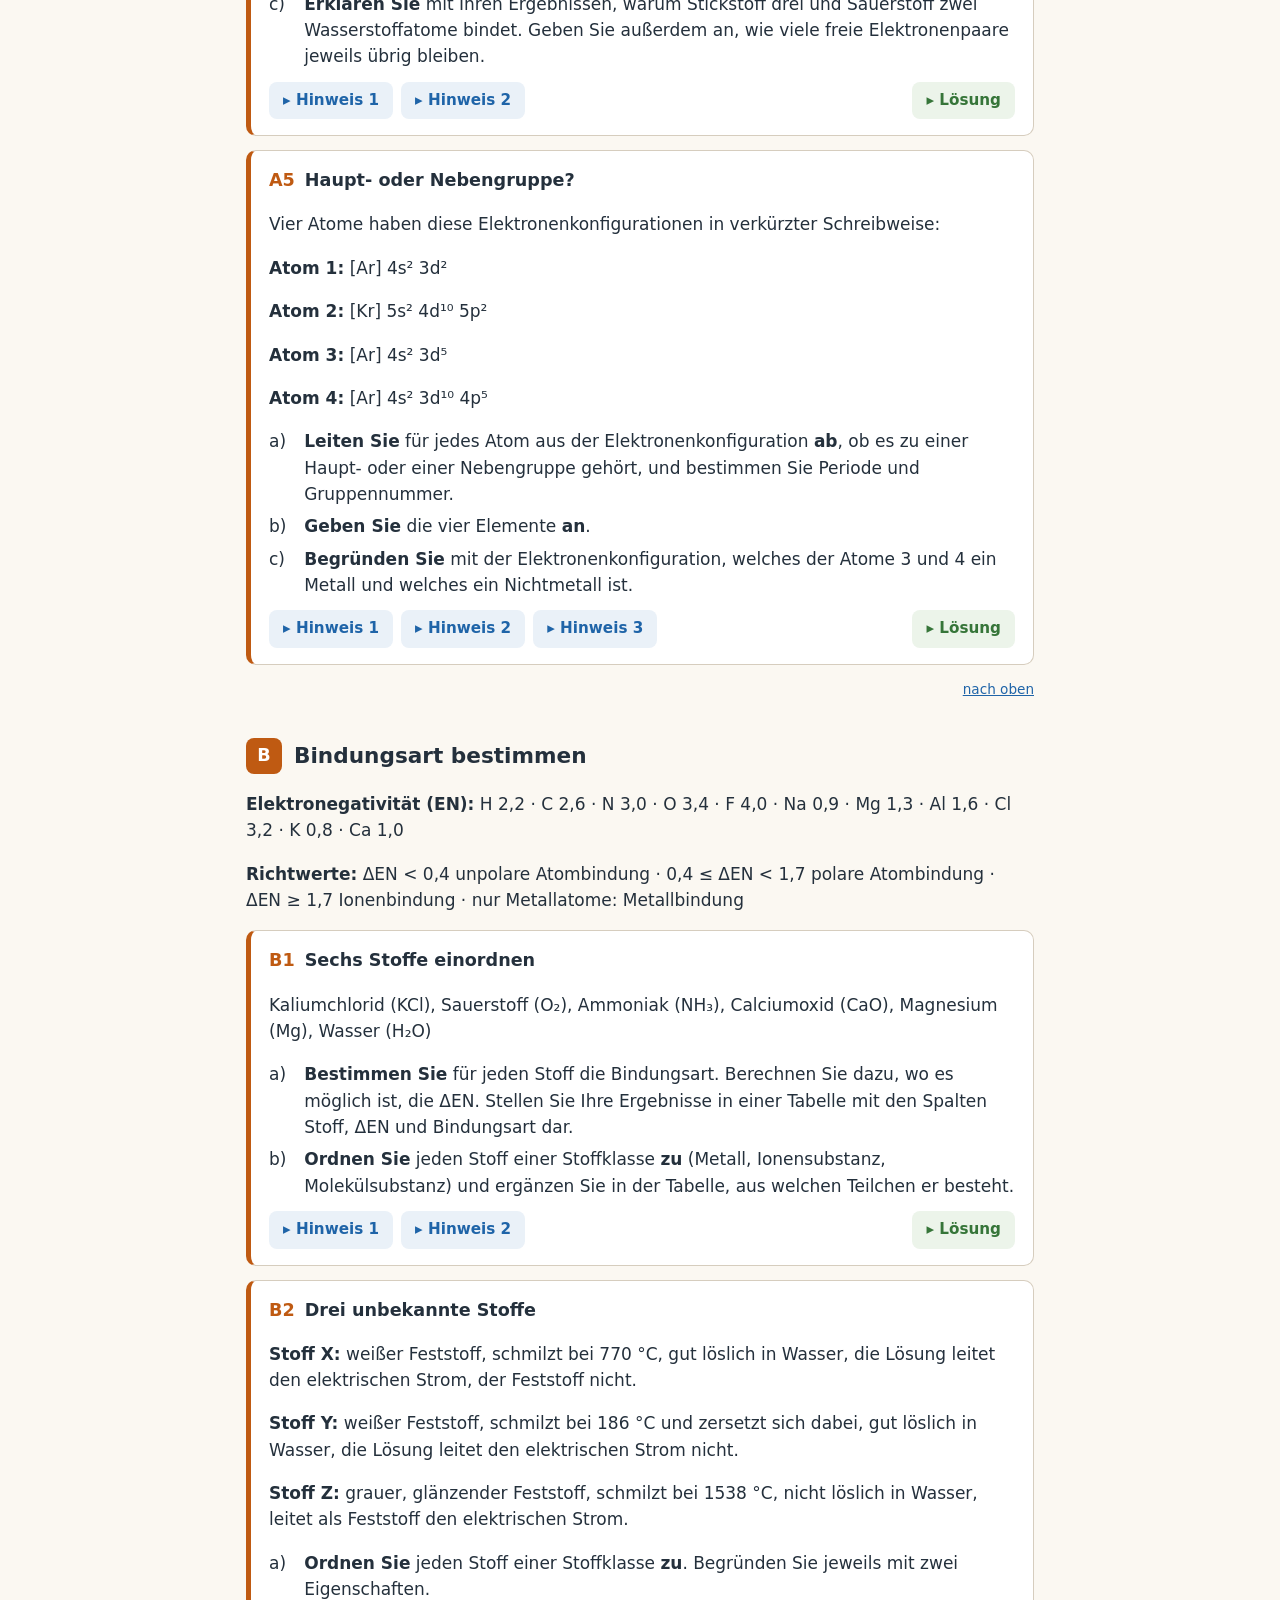
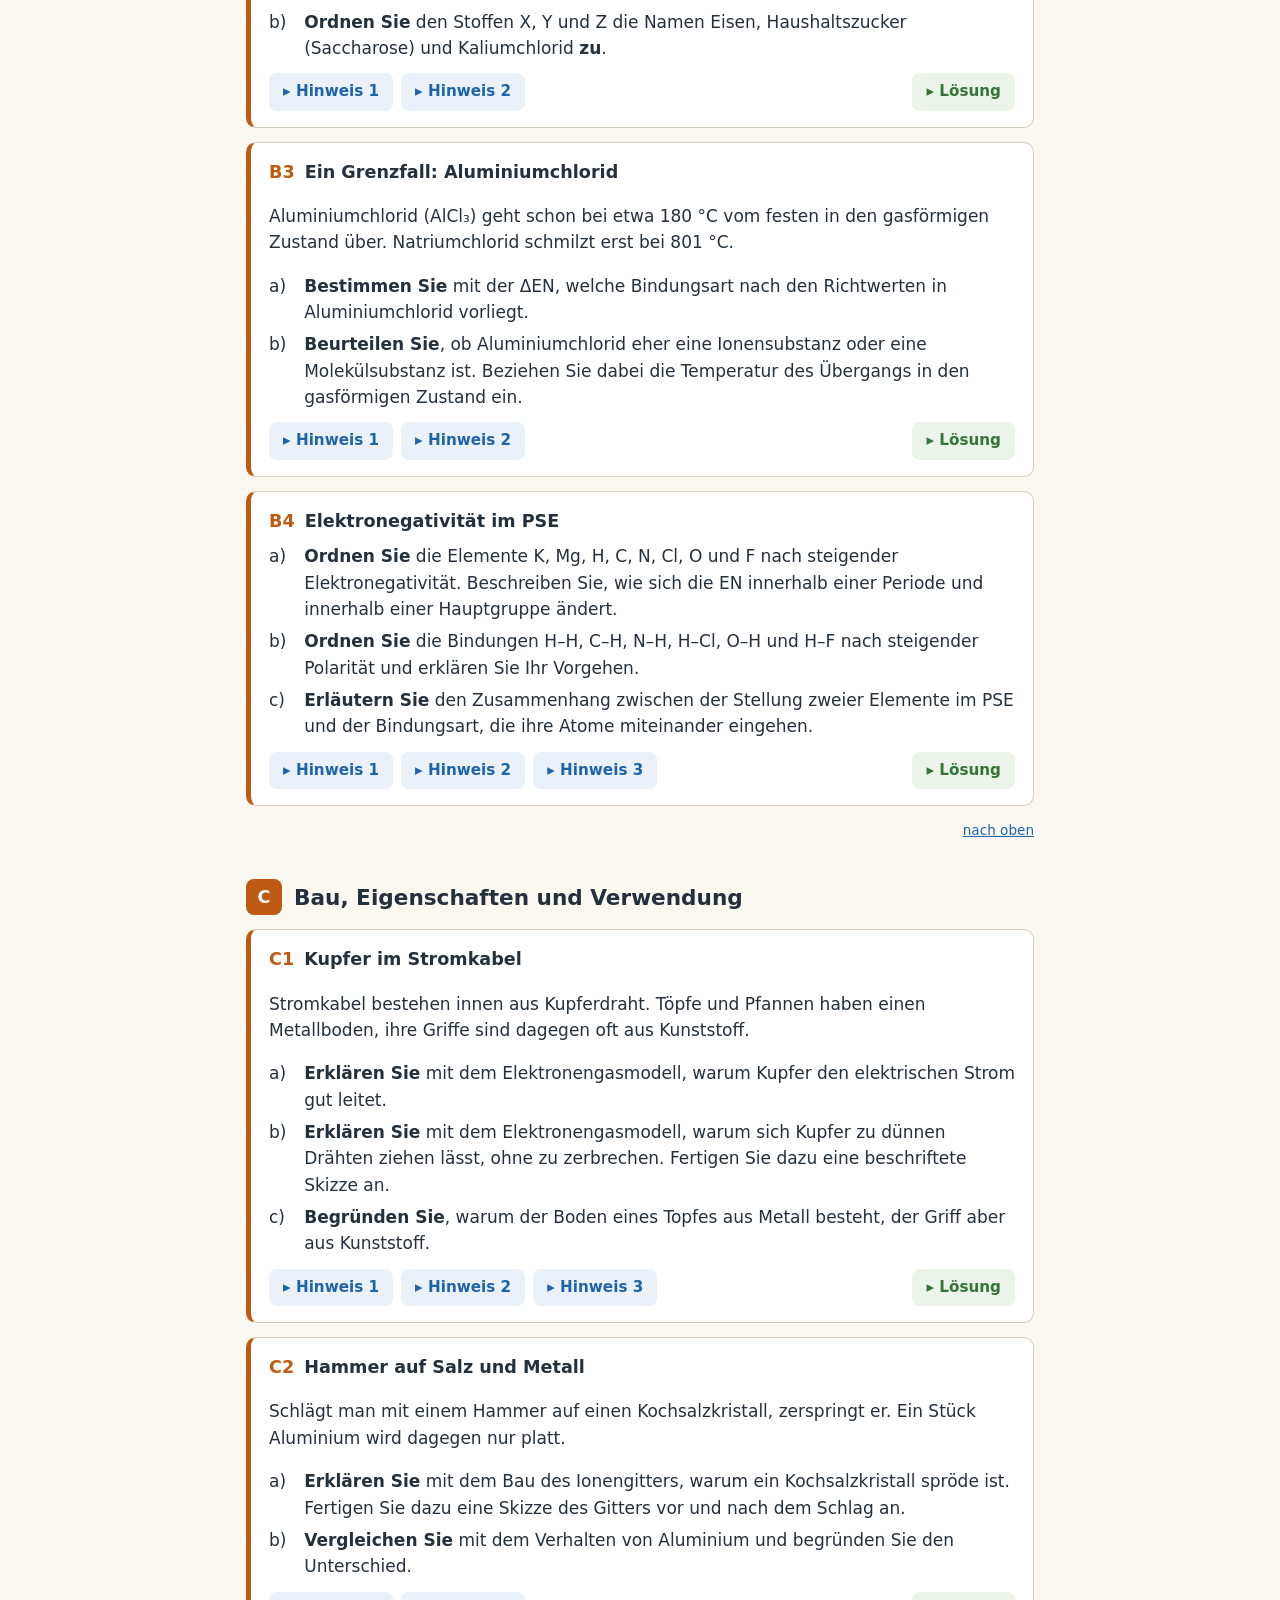
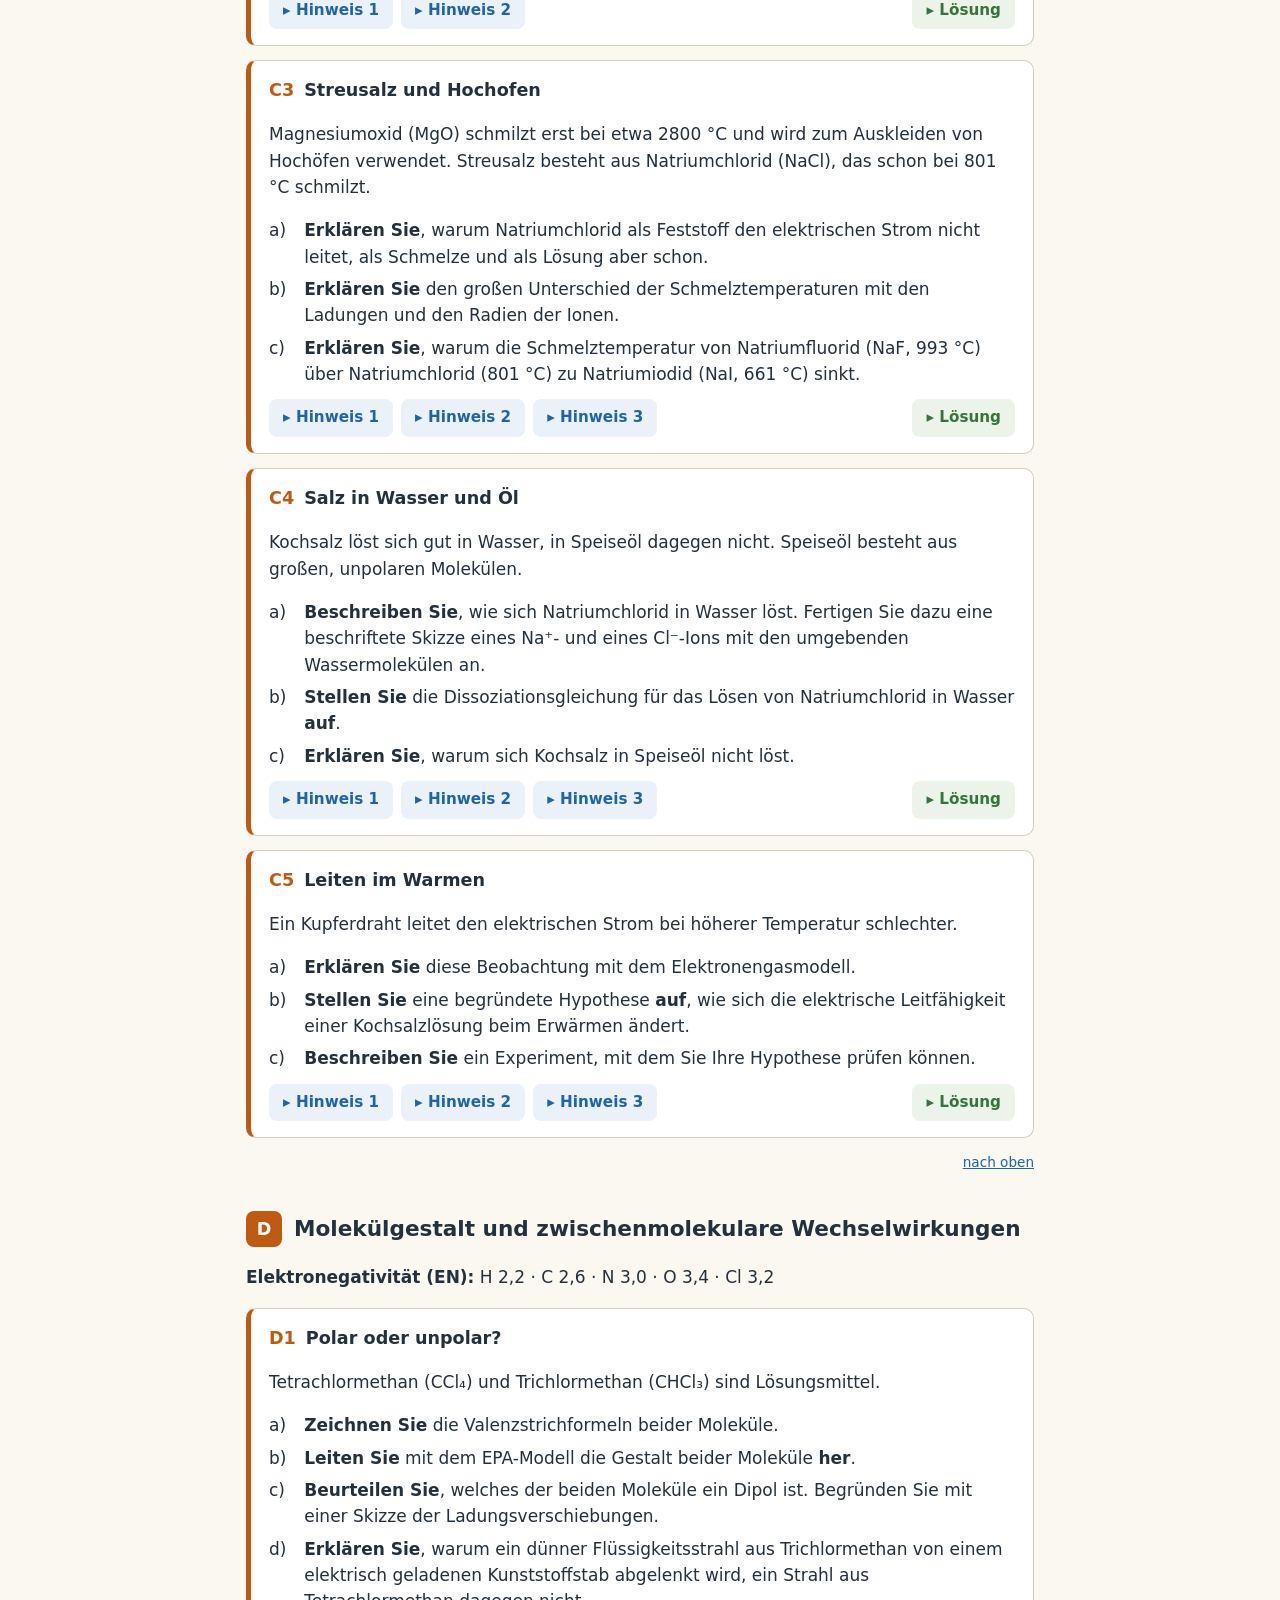
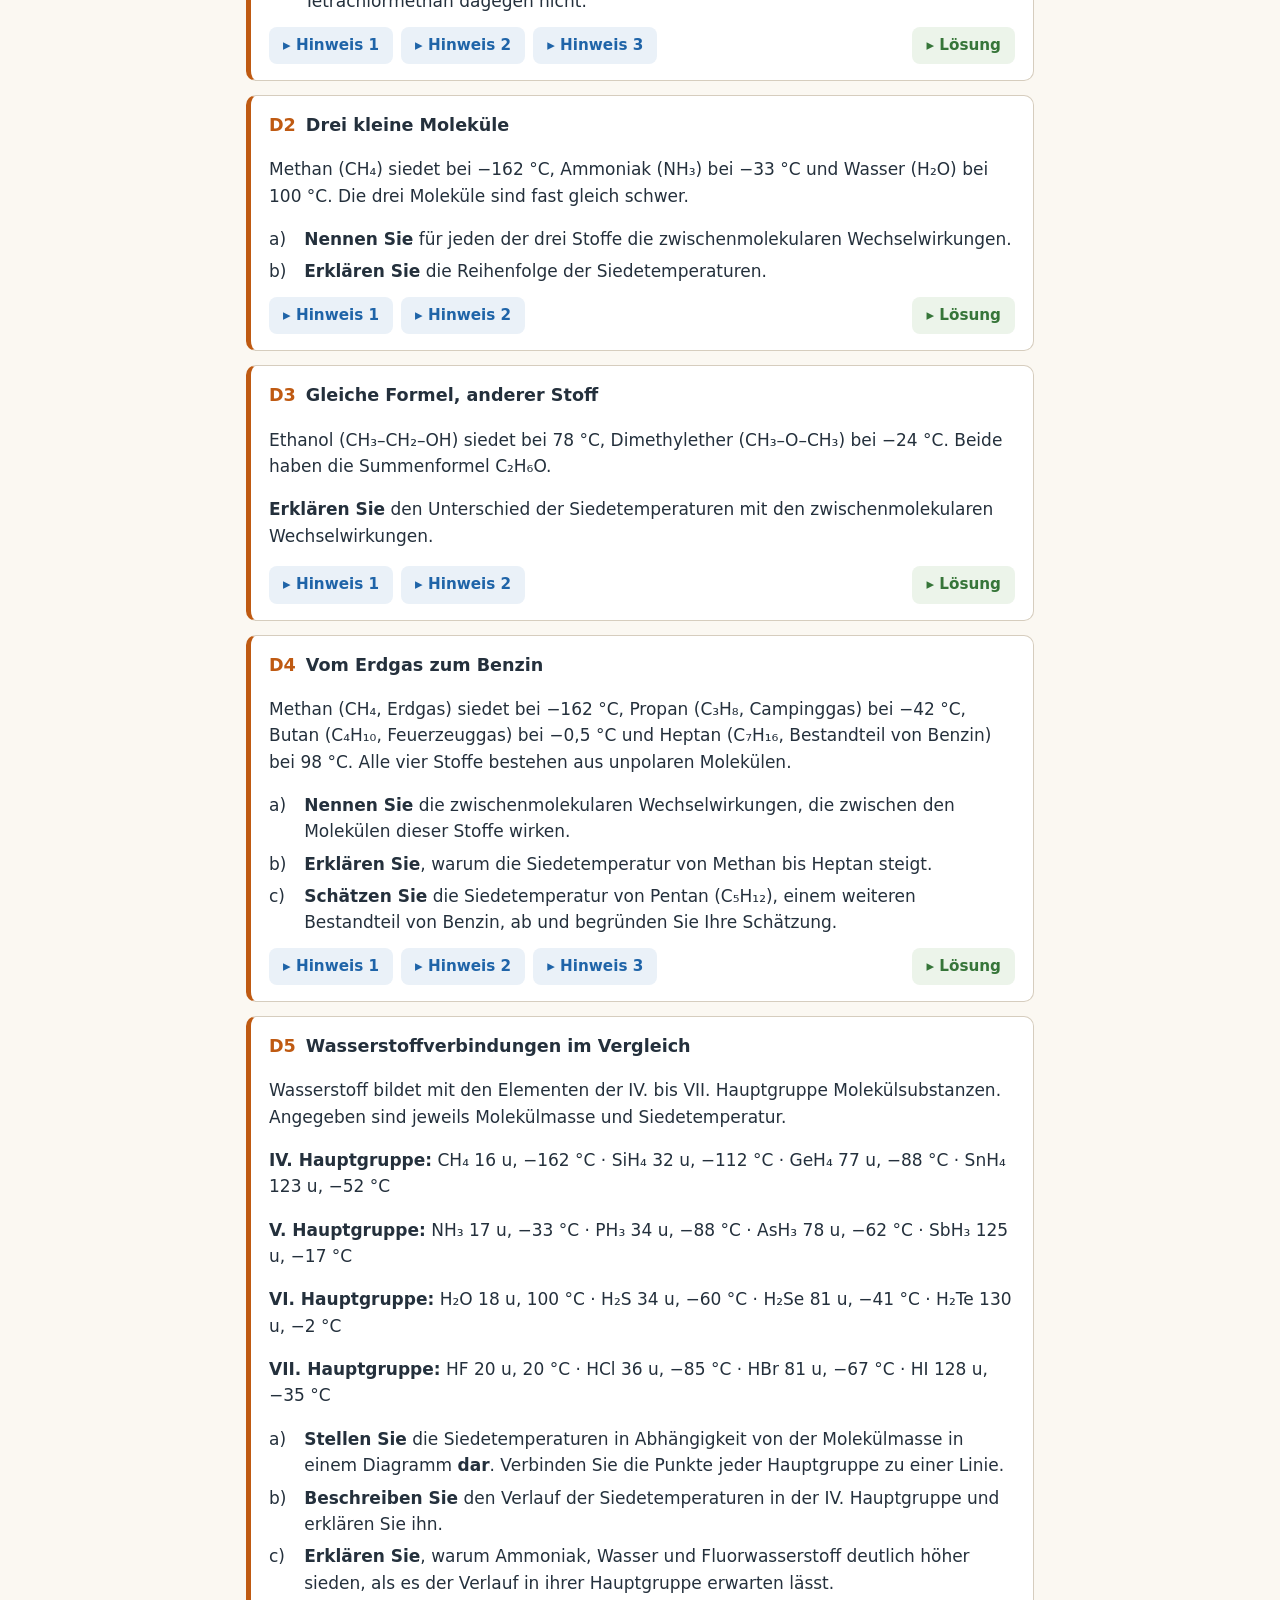
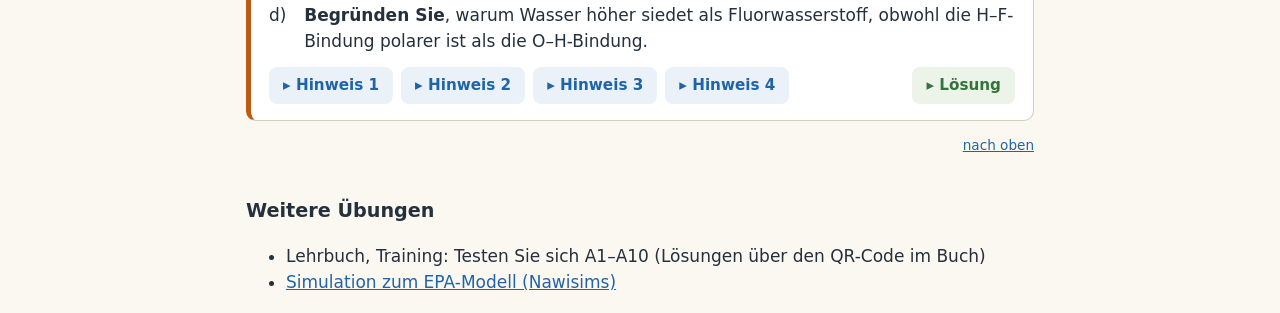
==== commit 032cef20: "Update 2026-10-28" ====
--- a/bindungen-11/index.html
+++ b/bindungen-11/index.html
@@ -18,144 +18,183 @@
 <nav class="themen" aria-label="Themen"><a href="#thema-a"><span>A</span>Elektronenkonfiguration und Ionen</a><a href="#thema-b"><span>B</span>Bindungsart bestimmen</a><a href="#thema-c"><span>C</span>Bau, Eigenschaften und Verwendung</a><a href="#thema-d"><span>D</span>Molekülgestalt und zwischenmolekulare Wechselwirkungen</a></nav>
 <p class="pdf">Zum Ausdrucken: <a href="uebungen.pdf">Aufgaben (PDF)</a> · <a href="uebungen-loesungen.pdf">Aufgaben mit Hinweisen und Lösungen (PDF)</a></p>
 <section class="thema" id="thema-a">
+<div class="themenkopf">
 <h2><span class="kachel">A</span>Elektronenkonfiguration und Ionen</h2>
+</div>
 <article class="aufgabe" id="a1">
+<div class="auftrag">
 <h3><span class="nr">A1</span>Steckbrief aus der Elektronenkonfiguration</h3>
 <p>Ein Atom hat die Elektronenkonfiguration 1s² 2s² 2p⁶ 3s² 3p⁴.</p>
 <ol class="teil"><li><span class="abc">a)</span><div><strong>Leiten Sie</strong> aus der Elektronenkonfiguration die Stellung des Elements im PSE <strong>ab</strong> (Periode, Hauptgruppe, Metall oder Nichtmetall) und geben Sie das Element an.</div></li><li><span class="abc">b)</span><div><strong>Leiten Sie ab</strong>, welches Ion das Atom bevorzugt bildet, und geben Sie die Elektronenkonfiguration dieses Ions an.</div></li></ol>
+</div>
 <div class="hilfen"><details class="hinweis"><summary>Hinweis 1<span class="zu"> zu A1</span></summary><div><p>Zählen Sie alle Elektronen, ihre Zahl ist die Ordnungszahl. Für die Stellung im PSE kommt es auf das äußerste besetzte Energieniveau an.</p></div></details><details class="hinweis"><summary>Hinweis 2<span class="zu"> zu A1</span></summary><div><p>Die Periode ist die Nummer des höchsten besetzten Energieniveaus, die Hauptgruppe die Zahl der Elektronen in diesem Niveau (hier 3s + 3p). Einem Atom mit fast vollem p-Niveau fehlen nur wenige Elektronen bis zur Edelgaskonfiguration: Es nimmt Elektronen auf.</p></div></details><details class="loesung"><summary>Lösung<span class="zu"> zu A1</span></summary><div><ol class="teil"><li><span class="abc">a)</span><div>Das höchste besetzte Energieniveau ist n = 3, das Element steht also in der <strong>3. Periode</strong>. Im 3s- und 3p-Niveau sitzen 2 + 4 = 6 Valenzelektronen, das ergibt die <strong>VI. Hauptgruppe</strong>. Wegen der fortgeschrittenen Besetzung der 3p-Orbitale (4 von 6 Elektronen) ist es ein <strong>Nichtmetall</strong>. Mit 16 Elektronen ist es <strong>Schwefel</strong> (S).</div></li><li><span class="abc">b)</span><div>Dem Atom fehlen zwei Elektronen bis zum vollen 3p-Niveau. Es nimmt deshalb zwei Elektronen auf und bildet das <strong>Sulfid-Ion S²⁻</strong> mit der Elektronenkonfiguration 1s² 2s² 2p⁶ 3s² 3p⁶. Das ist die Edelgaskonfiguration von Argon.</div></li></ol></div></details></div>
 </article>
 <article class="aufgabe" id="a2">
+<div class="auftrag">
 <h3><span class="nr">A2</span>Ionen mit Edelgaskonfiguration</h3>
 <ol class="teil"><li><span class="abc">a)</span><div><strong>Geben Sie</strong> die Elektronenkonfigurationen von Na⁺, Mg²⁺, Al³⁺, O²⁻ und F⁻ <strong>an</strong>.</div></li><li><span class="abc">b)</span><div><strong>Nennen Sie</strong> das Edelgas, dessen Elektronenkonfiguration alle fünf Ionen haben, und erläutern Sie, worin sich die Ionen trotzdem unterscheiden.</div></li><li><span class="abc">c)</span><div><strong>Erklären Sie</strong> mit der Elektronenkonfiguration, warum Magnesium Mg²⁺-Ionen bildet und keine Mg⁺-Ionen.</div></li></ol>
+</div>
 <div class="hilfen"><details class="hinweis"><summary>Hinweis 1<span class="zu"> zu A2</span></summary><div><p>Schreiben Sie zuerst die Konfiguration des Atoms auf. Kationen geben Elektronen ab, Anionen nehmen Elektronen auf, bis eine Edelgaskonfiguration erreicht ist.</p></div></details><details class="hinweis"><summary>Hinweis 2<span class="zu"> zu A2</span></summary><div><p>Alle fünf Ionen haben gleich viele Elektronen. Vergleichen Sie die Zahl der Protonen im Kern: Wie wirkt sich eine größere Kernladung auf die Hülle aus?</p></div></details><details class="loesung"><summary>Lösung<span class="zu"> zu A2</span></summary><div><ol class="teil"><li><span class="abc">a)</span><div>Alle fünf Ionen haben die Elektronenkonfiguration <strong>1s² 2s² 2p⁶</strong>.</div></li><li><span class="abc">b)</span><div>Es ist die Konfiguration von <strong>Neon</strong>. Die Ionen unterscheiden sich in der Zahl der Protonen im Kern und damit in ihrer Ladung. Je mehr Protonen bei gleicher Elektronenzahl, desto stärker wird die Hülle angezogen und desto kleiner ist das Ion (Al³⁺ ist das kleinste, O²⁻ das größte).</div></li><li><span class="abc">c)</span><div>Magnesium hat die Konfiguration 1s² 2s² 2p⁶ <strong>3s²</strong>. Erst wenn es beide 3s-Elektronen abgibt, erreicht es die Edelgaskonfiguration von Neon. Ein Mg⁺-Ion hätte noch ein 3s-Elektron und damit keine Edelgaskonfiguration.</div></li></ol></div></details></div>
 </article>
 <article class="aufgabe" id="a3">
-<h3><span class="nr">A3</span>Kalium und Natrium</h3>
-<p>Kalium reagiert mit Wasser noch heftiger als Natrium.</p>
-<ol class="teil"><li><span class="abc">a)</span><div><strong>Geben Sie</strong> die Elektronenkonfigurationen von Natrium, Kalium und dem Kalium-Ion <strong>an</strong>.</div></li><li><span class="abc">b)</span><div><strong>Erklären Sie</strong> mit den Elektronenkonfigurationen, warum Kalium sein Valenzelektron leichter abgibt als Natrium.</div></li></ol>
-<div class="hilfen"><details class="hinweis"><summary>Hinweis 1<span class="zu"> zu A3</span></summary><div><p>Kalium hat 19 Elektronen. Nach 3p⁶ wird zuerst das 4s-Niveau besetzt, nicht 3d.</p></div></details><details class="hinweis"><summary>Hinweis 2<span class="zu"> zu A3</span></summary><div><p>Vergleichen Sie, in welchem Energieniveau das Valenzelektron jeweils sitzt und wie weit es damit vom Kern entfernt ist.</p></div></details><details class="loesung"><summary>Lösung<span class="zu"> zu A3</span></summary><div><ol class="teil"><li><span class="abc">a)</span><div>Na: 1s² 2s² 2p⁶ 3s¹ · K: 1s² 2s² 2p⁶ 3s² 3p⁶ 4s¹ · K⁺: 1s² 2s² 2p⁶ 3s² 3p⁶</div></li><li><span class="abc">b)</span><div>Das Valenzelektron des Kaliums sitzt im vierten, das des Natriums im dritten Energieniveau. Beim Kalium ist es weiter vom Kern entfernt und durch mehr innere Elektronen abgeschirmt. Es wird deshalb schwächer angezogen und leichter abgegeben, die Ionisierungsenergie von Kalium ist kleiner.</div></li></ol></div></details></div>
-</article>
-<article class="aufgabe" id="a4">
-<h3><span class="nr">A4</span>Schalenmodell und Elektronenkonfiguration</h3>
+<div class="auftrag">
+<h3><span class="nr">A3</span>Schalenmodell und Elektronenkonfiguration</h3>
 <p>Die Atomhülle lässt sich mit dem Schalenmodell nach Bohr oder mit dem Orbitalmodell beschreiben.</p>
 <ol class="teil"><li><span class="abc">a)</span><div><strong>Zeichnen Sie</strong> die Schalenmodelle von Natrium, Phosphor und Calcium.</div></li><li><span class="abc">b)</span><div><strong>Geben Sie</strong> die Elektronenkonfigurationen der drei Atome <strong>an</strong> und ordnen Sie jeder Schale die passenden Orbitale zu.</div></li><li><span class="abc">c)</span><div><strong>Vergleichen Sie</strong> die beiden Modelle. Stellen Sie dar, welche Angaben beide Modelle liefern und welche nur die Elektronenkonfiguration.</div></li></ol>
-<div class="hilfen"><details class="hinweis"><summary>Hinweis 1<span class="zu"> zu A4</span></summary><div><p>Die Zahl der Elektronen ist die Ordnungszahl. Die Zahl der Schalen entspricht der Periode, die Zahl der Außenelektronen der Hauptgruppe. Die innerste Schale fasst 2 Elektronen, die zweite 8.</p></div></details><details class="hinweis"><summary>Hinweis 2<span class="zu"> zu A4</span></summary><div><p>Fassen Sie in der Elektronenkonfiguration alle Orbitale mit derselben Zahl vor dem Buchstaben zusammen und vergleichen Sie ihre Elektronenzahl mit den Schalen. Sehen Sie sich dann an, was im Schalenmodell von den Buchstaben s und p und von der Reihenfolge der Besetzung übrig bleibt.</p></div></details><details class="loesung"><summary>Lösung<span class="zu"> zu A4</span></summary><div><ol class="teil"><li><span class="abc">a)</span><div>Natrium 2 · 8 · 1, Phosphor 2 · 8 · 5, Calcium 2 · 8 · 8 · 2 (Abbildung unten). Die Elektronen liegen innerhalb der Schalen, der Kern trägt die Zahl der Protonen.</div></li><li><span class="abc">b)</span><div><p>Na: 1s² 2s² 2p⁶ 3s¹ · P: 1s² 2s² 2p⁶ 3s² 3p³ · Ca: 1s² 2s² 2p⁶ 3s² 3p⁶ 4s²</p>
+</div>
+<div class="hilfen"><details class="hinweis"><summary>Hinweis 1<span class="zu"> zu A3</span></summary><div><p>Die Zahl der Elektronen ist die Ordnungszahl. Die Zahl der Schalen entspricht der Periode, die Zahl der Außenelektronen der Hauptgruppe. Die innerste Schale fasst 2 Elektronen, die zweite 8.</p></div></details><details class="hinweis"><summary>Hinweis 2<span class="zu"> zu A3</span></summary><div><p>Fassen Sie in der Elektronenkonfiguration alle Orbitale mit derselben Zahl vor dem Buchstaben zusammen und vergleichen Sie ihre Elektronenzahl mit den Schalen. Sehen Sie sich dann an, was im Schalenmodell von den Buchstaben s und p und von der Reihenfolge der Besetzung übrig bleibt.</p></div></details><details class="loesung"><summary>Lösung<span class="zu"> zu A3</span></summary><div><ol class="teil"><li><span class="abc">a)</span><div>Natrium 2 · 8 · 1, Phosphor 2 · 8 · 5, Calcium 2 · 8 · 8 · 2 (Abbildung unten). Die Elektronen liegen innerhalb der Schalen, der Kern trägt die Zahl der Protonen.</div></li><li><span class="abc">b)</span><div><p>Na: 1s² 2s² 2p⁶ 3s¹ · P: 1s² 2s² 2p⁶ 3s² 3p³ · Ca: 1s² 2s² 2p⁶ 3s² 3p⁶ 4s²</p>
 <p>1. Schale: 1s (2 Elektronen) · 2. Schale: 2s und 2p (2 + 6 = 8) · 3. Schale: 3s und 3p (bei P 2 + 3 = 5, bei Ca 2 + 6 = 8) · 4. Schale: 4s (bei Ca 2). Eine Schale entspricht also einem Energieniveau mit derselben Zahl n.</p></div></li><li><span class="abc">c)</span><div><p><strong>Beide Modelle</strong> zeigen, wie viele Elektronen in jedem Energieniveau sitzen, und damit die Zahl der Außenelektronen (Hauptgruppe) und die Zahl der besetzten Energieniveaus (Periode). Für die Oktettregel und die Ionenbildung reicht deshalb oft das Schalenmodell: Natrium gibt ein, Calcium zwei Außenelektronen ab, Phosphor fehlen drei Elektronen zum Oktett.</p>
 <p><strong>Nur die Elektronenkonfiguration</strong> zeigt, dass ein Energieniveau in s- und p-Niveaus mit unterschiedlicher Energie unterteilt ist und wie sich die Elektronen darauf verteilen. Beim Phosphor sieht man so, dass die drei 3p-Elektronen ungepaart sind (Hund&#x27;sche Regel), deshalb bildet Phosphor drei Atombindungen (PH₃). Außerdem erklärt nur sie die Reihenfolge der Besetzung: Beim Calcium wird das 4s-Niveau vor dem 3d-Niveau besetzt. Im Schalenmodell bleibt unklar, warum die dritte Schale mit 8 Elektronen aufhört und die vierte beginnt.</p>
 <p>Das Schalenmodell stellt die Elektronen in Schalen mit festem Abstand um den Kern dar. Im Orbitalmodell sind Orbitale Räume, in denen sich ein Elektron mit hoher Wahrscheinlichkeit aufhält, aber keine festen Bahnen.</p></div></li></ol><figure><img src="bilder/schalenmodelle.svg" alt="Schalenmodelle von Natrium (Kern 11+, Schalen mit 2, 8 und 1 Elektron), Phosphor (15+, 2, 8, 5) und Calcium (20+, 2, 8, 8, 2). Die Elektronen liegen jeweils innerhalb der Schalen." loading="lazy"></figure></div></details></div>
 </article>
-<article class="aufgabe" id="a5">
-<h3><span class="nr">A5</span>Vom Orbital zur Bindung</h3>
+<article class="aufgabe" id="a4">
+<div class="auftrag">
+<h3><span class="nr">A4</span>Vom Orbital zur Bindung</h3>
 <p>Ein Stickstoffatom bindet drei Wasserstoffatome (NH₃), ein Sauerstoffatom nur zwei (H₂O).</p>
 <ol class="teil"><li><span class="abc">a)</span><div><strong>Zeichnen Sie</strong> die Elektronenkonfigurationen von Stickstoff und Sauerstoff in der Kästchenschreibweise.</div></li><li><span class="abc">b)</span><div><strong>Geben Sie</strong> für beide Atome die Zahl der ungepaarten Elektronen <strong>an</strong> und nennen Sie die Regel, nach der die 2p-Orbitale besetzt werden.</div></li><li><span class="abc">c)</span><div><strong>Erklären Sie</strong> mit Ihren Ergebnissen, warum Stickstoff drei und Sauerstoff zwei Wasserstoffatome bindet. Geben Sie außerdem an, wie viele freie Elektronenpaare jeweils übrig bleiben.</div></li></ol>
-<div class="hilfen"><details class="hinweis"><summary>Hinweis 1<span class="zu"> zu A5</span></summary><div><p>Stickstoff hat 7, Sauerstoff 8 Elektronen. Ein Kästchen steht für ein Orbital, ein Pfeil für ein Elektron. In ein Kästchen passen höchstens zwei Elektronen mit entgegengesetztem Spin. Überlegen Sie bei den drei gleichwertigen 2p-Kästchen, in welcher Reihenfolge sie gefüllt werden.</p></div></details><details class="hinweis"><summary>Hinweis 2<span class="zu"> zu A5</span></summary><div><p>Ein einfach besetztes Orbital kann mit dem Elektron eines Wasserstoffatoms ein gemeinsames Elektronenpaar bilden. Was passiert mit den doppelt besetzten Orbitalen?</p></div></details><details class="loesung"><summary>Lösung<span class="zu"> zu A5</span></summary><div><ol class="teil"><li><span class="abc">a)</span><div>N: 1s [↑↓] · 2s [↑↓] · 2p [↑][↑][↑] · O: 1s [↑↓] · 2s [↑↓] · 2p [↑↓][↑][↑]</div></li><li><span class="abc">b)</span><div>Stickstoff hat <strong>drei</strong>, Sauerstoff <strong>zwei</strong> ungepaarte Elektronen. <strong>Hund&#x27;sche Regel:</strong> Energiegleiche Orbitale wie die drei 2p-Orbitale werden zuerst einfach besetzt, erst dann doppelt.</div></li><li><span class="abc">c)</span><div>Jedes ungepaarte Elektron bildet mit dem Elektron eines H-Atoms ein bindendes Elektronenpaar. Stickstoff bindet deshalb drei, Sauerstoff zwei H-Atome. Die doppelt besetzten Orbitale im äußersten Energieniveau bleiben als freie Elektronenpaare übrig, beim N-Atom <strong>eines</strong>, beim O-Atom <strong>zwei</strong>. Beide Atome haben dann acht Außenelektronen (Oktett). Das passt zur Tabelle im EPA-Modell (NH₃ pyramidal, H₂O gewinkelt).</div></li></ol></div></details></div>
-</article>
-<article class="aufgabe" id="a6">
-<h3><span class="nr">A6</span>Haupt- oder Nebengruppe?</h3>
+</div>
+<div class="hilfen"><details class="hinweis"><summary>Hinweis 1<span class="zu"> zu A4</span></summary><div><p>Stickstoff hat 7, Sauerstoff 8 Elektronen. Ein Kästchen steht für ein Orbital, ein Pfeil für ein Elektron. In ein Kästchen passen höchstens zwei Elektronen mit entgegengesetztem Spin. Überlegen Sie bei den drei gleichwertigen 2p-Kästchen, in welcher Reihenfolge sie gefüllt werden.</p></div></details><details class="hinweis"><summary>Hinweis 2<span class="zu"> zu A4</span></summary><div><p>Ein einfach besetztes Orbital kann mit dem Elektron eines Wasserstoffatoms ein gemeinsames Elektronenpaar bilden. Was passiert mit den doppelt besetzten Orbitalen?</p></div></details><details class="loesung"><summary>Lösung<span class="zu"> zu A4</span></summary><div><ol class="teil"><li><span class="abc">a)</span><div>N: 1s [↑↓] · 2s [↑↓] · 2p [↑][↑][↑] · O: 1s [↑↓] · 2s [↑↓] · 2p [↑↓][↑][↑]</div></li><li><span class="abc">b)</span><div>Stickstoff hat <strong>drei</strong>, Sauerstoff <strong>zwei</strong> ungepaarte Elektronen. <strong>Hund&#x27;sche Regel:</strong> Energiegleiche Orbitale wie die drei 2p-Orbitale werden zuerst einfach besetzt, erst dann doppelt.</div></li><li><span class="abc">c)</span><div>Jedes ungepaarte Elektron bildet mit dem Elektron eines H-Atoms ein bindendes Elektronenpaar. Stickstoff bindet deshalb drei, Sauerstoff zwei H-Atome. Die doppelt besetzten Orbitale im äußersten Energieniveau bleiben als freie Elektronenpaare übrig, beim N-Atom <strong>eines</strong>, beim O-Atom <strong>zwei</strong>. Beide Atome haben dann acht Außenelektronen (Oktett). Das passt zur Tabelle im EPA-Modell (NH₃ pyramidal, H₂O gewinkelt).</div></li></ol></div></details></div>
+</article>
+<article class="aufgabe" id="a5">
+<div class="auftrag">
+<h3><span class="nr">A5</span>Haupt- oder Nebengruppe?</h3>
 <p>Vier Atome haben diese Elektronenkonfigurationen in verkürzter Schreibweise:</p>
 <p><strong>Atom 1:</strong> [Ar] 4s² 3d²</p>
 <p><strong>Atom 2:</strong> [Kr] 5s² 4d¹⁰ 5p²</p>
 <p><strong>Atom 3:</strong> [Ar] 4s² 3d⁵</p>
 <p><strong>Atom 4:</strong> [Ar] 4s² 3d¹⁰ 4p⁵</p>
 <ol class="teil"><li><span class="abc">a)</span><div><strong>Leiten Sie</strong> für jedes Atom aus der Elektronenkonfiguration <strong>ab</strong>, ob es zu einer Haupt- oder einer Nebengruppe gehört, und bestimmen Sie Periode und Gruppennummer.</div></li><li><span class="abc">b)</span><div><strong>Geben Sie</strong> die vier Elemente <strong>an</strong>.</div></li><li><span class="abc">c)</span><div><strong>Begründen Sie</strong> mit der Elektronenkonfiguration, welches der Atome 3 und 4 ein Metall und welches ein Nichtmetall ist.</div></li></ol>
-<div class="hilfen"><details class="hinweis"><summary>Hinweis 1<span class="zu"> zu A6</span></summary><div><p>[Ar] steht für die Elektronenkonfiguration von Argon (18 Elektronen), [Kr] für die von Krypton (36 Elektronen). Entscheidend ist, welches Orbital zuletzt besetzt wird: s oder p → Hauptgruppe, d → Nebengruppe.</p></div></details><details class="hinweis"><summary>Hinweis 2<span class="zu"> zu A6</span></summary><div><p>Die Periode ist die Nummer des höchsten besetzten s-Niveaus. Die Gruppennummer ist bei Hauptgruppen die Zahl der Elektronen im letzten s- und p-Niveau, bei Nebengruppen die Zahl der Elektronen im letzten s- und d-Niveau. Ein voll besetztes d-Niveau vor einem p-Niveau zählt nicht mit.</p></div></details><details class="hinweis"><summary>Hinweis 3<span class="zu"> zu A6</span></summary><div><p>Metalle geben Elektronen leicht ab, Nichtmetalle nehmen Elektronen auf. Welches der Atome 3 und 4 erreicht durch Aufnahme weniger Elektronen eine Edelgaskonfiguration?</p></div></details><details class="loesung"><summary>Lösung<span class="zu"> zu A6</span></summary><div><ol class="teil"><li><span class="abc">a)</span><div><p>Atom 1: zuletzt 3d besetzt → <strong>Nebengruppe</strong>, höchstes s-Niveau 4s → 4. Periode, 2 + 2 = 4 → <strong>IV. Nebengruppe</strong></p>
+</div>
+<div class="hilfen"><details class="hinweis"><summary>Hinweis 1<span class="zu"> zu A5</span></summary><div><p>[Ar] steht für die Elektronenkonfiguration von Argon (18 Elektronen), [Kr] für die von Krypton (36 Elektronen). Entscheidend ist, welches Orbital zuletzt besetzt wird: s oder p → Hauptgruppe, d → Nebengruppe.</p></div></details><details class="hinweis"><summary>Hinweis 2<span class="zu"> zu A5</span></summary><div><p>Die Periode ist die Nummer des höchsten besetzten s-Niveaus. Die Gruppennummer ist bei Hauptgruppen die Zahl der Elektronen im letzten s- und p-Niveau, bei Nebengruppen die Zahl der Elektronen im letzten s- und d-Niveau. Ein voll besetztes d-Niveau vor einem p-Niveau zählt nicht mit.</p></div></details><details class="hinweis"><summary>Hinweis 3<span class="zu"> zu A5</span></summary><div><p>Metalle geben Elektronen leicht ab, Nichtmetalle nehmen Elektronen auf. Welches der Atome 3 und 4 erreicht durch Aufnahme weniger Elektronen eine Edelgaskonfiguration?</p></div></details><details class="loesung"><summary>Lösung<span class="zu"> zu A5</span></summary><div><ol class="teil"><li><span class="abc">a)</span><div><p>Atom 1: zuletzt 3d besetzt → <strong>Nebengruppe</strong>, höchstes s-Niveau 4s → 4. Periode, 2 + 2 = 4 → <strong>IV. Nebengruppe</strong></p>
 <p>Atom 2: zuletzt 5p besetzt → <strong>Hauptgruppe</strong>, 5. Periode, 2 + 2 = 4 → <strong>IV. Hauptgruppe</strong> (das volle 4d-Niveau zählt nicht)</p>
 <p>Atom 3: zuletzt 3d besetzt → <strong>Nebengruppe</strong>, 4. Periode, 2 + 5 = 7 → <strong>VII. Nebengruppe</strong></p>
 <p>Atom 4: zuletzt 4p besetzt → <strong>Hauptgruppe</strong>, 4. Periode, 2 + 5 = 7 → <strong>VII. Hauptgruppe</strong> (das volle 3d-Niveau zählt nicht)</p></div></li><li><span class="abc">b)</span><div>Atom 1: Titan (Ti, 22 Elektronen) · Atom 2: Zinn (Sn, 50) · Atom 3: Mangan (Mn, 25) · Atom 4: Brom (Br, 35)</div></li><li><span class="abc">c)</span><div>Bei Mangan (Atom 3) ist zuletzt ein d-Niveau besetzt, außen sitzen nur die zwei 4s-Elektronen. Mangan gibt Elektronen leicht ab und ist ein <strong>Metall</strong>. Bei Brom (Atom 4) ist das 4p-Niveau mit 5 von 6 Elektronen fast voll. Es nimmt leicht ein Elektron auf (Br⁻) und ist ein <strong>Nichtmetall</strong>. Die gleiche Gruppennummer VII bedeutet also nicht die gleichen Eigenschaften.</div></li></ol></div></details></div>
 </article>
 <p class="hoch"><a href="#top">nach oben</a></p></section>
 <section class="thema" id="thema-b">
+<div class="themenkopf">
 <h2><span class="kachel">B</span>Bindungsart bestimmen</h2>
 <p><strong>Elektronegativität (EN):</strong> H 2,2 · C 2,6 · N 3,0 · O 3,4 · F 4,0 · Na 0,9 · Mg 1,3 · Al 1,6 · Cl 3,2 · K 0,8 · Ca 1,0</p>
 <p><strong>Richtwerte:</strong> ΔEN &lt; 0,4 unpolare Atombindung · 0,4 ≤ ΔEN &lt; 1,7 polare Atombindung · ΔEN ≥ 1,7 Ionenbindung · nur Metallatome: Metallbindung</p>
+</div>
 <article class="aufgabe" id="b1">
+<div class="auftrag">
 <h3><span class="nr">B1</span>Sechs Stoffe einordnen</h3>
 <p>Kaliumchlorid (KCl), Sauerstoff (O₂), Ammoniak (NH₃), Calciumoxid (CaO), Magnesium (Mg), Wasser (H₂O)</p>
 <ol class="teil"><li><span class="abc">a)</span><div><strong>Bestimmen Sie</strong> für jeden Stoff die Bindungsart. Berechnen Sie dazu, wo es möglich ist, die ΔEN. Stellen Sie Ihre Ergebnisse in einer Tabelle mit den Spalten Stoff, ΔEN und Bindungsart dar.</div></li><li><span class="abc">b)</span><div><strong>Ordnen Sie</strong> jeden Stoff einer Stoffklasse <strong>zu</strong> (Metall, Ionensubstanz, Molekülsubstanz) und ergänzen Sie in der Tabelle, aus welchen Teilchen er besteht.</div></li></ol>
+</div>
 <div class="hilfen"><details class="hinweis"><summary>Hinweis 1<span class="zu"> zu B1</span></summary><div><p>Die ΔEN ist der größere EN-Wert minus den kleineren. Bei Magnesium gibt es keinen Bindungspartner mit anderem EN-Wert.</p></div></details><details class="hinweis"><summary>Hinweis 2<span class="zu"> zu B1</span></summary><div><p>Aus der Bindungsart folgt die Stoffklasse. Überlegen Sie für Ionenbindung, Atombindung und Metallbindung, welche Teilchen den Stoff jeweils aufbauen.</p></div></details><details class="loesung"><summary>Lösung<span class="zu"> zu B1</span></summary><div><ol class="teil"><li><span class="abc">a)</span><div>KCl: ΔEN = 2,4, Ionenbindung · O₂: ΔEN = 0, unpolare Atombindung · NH₃: ΔEN = 0,8, polare Atombindung · CaO: ΔEN = 2,4, Ionenbindung · Mg: Metallbindung · H₂O: ΔEN = 1,2, polare Atombindung</div></li><li><span class="abc">b)</span><div>Ionensubstanzen (Kationen und Anionen): KCl (K⁺, Cl⁻), CaO (Ca²⁺, O²⁻) · Molekülsubstanzen (Moleküle): O₂, NH₃, H₂O · Metall (Atomrümpfe und Elektronengas): Mg</div></li></ol></div></details></div>
 </article>
 <article class="aufgabe" id="b2">
+<div class="auftrag">
 <h3><span class="nr">B2</span>Drei unbekannte Stoffe</h3>
 <p><strong>Stoff X:</strong> weißer Feststoff, schmilzt bei 770 °C, gut löslich in Wasser, die Lösung leitet den elektrischen Strom, der Feststoff nicht.</p>
 <p><strong>Stoff Y:</strong> weißer Feststoff, schmilzt bei 186 °C und zersetzt sich dabei, gut löslich in Wasser, die Lösung leitet den elektrischen Strom nicht.</p>
 <p><strong>Stoff Z:</strong> grauer, glänzender Feststoff, schmilzt bei 1538 °C, nicht löslich in Wasser, leitet als Feststoff den elektrischen Strom.</p>
 <ol class="teil"><li><span class="abc">a)</span><div><strong>Ordnen Sie</strong> jeden Stoff einer Stoffklasse <strong>zu</strong>. Begründen Sie jeweils mit zwei Eigenschaften.</div></li><li><span class="abc">b)</span><div><strong>Ordnen Sie</strong> den Stoffen X, Y und Z die Namen Eisen, Haushaltszucker (Saccharose) und Kaliumchlorid <strong>zu</strong>.</div></li></ol>
+</div>
 <div class="hilfen"><details class="hinweis"><summary>Hinweis 1<span class="zu"> zu B2</span></summary><div><p>Achten Sie besonders auf die elektrische Leitfähigkeit. Welche beweglichen Ladungsträger gibt es in welcher Stoffklasse?</p></div></details><details class="hinweis"><summary>Hinweis 2<span class="zu"> zu B2</span></summary><div><p>Eine hohe Schmelztemperatur spricht für starke Kräfte zwischen den Teilchen, eine niedrige für schwache Kräfte zwischen Molekülen.</p></div></details><details class="loesung"><summary>Lösung<span class="zu"> zu B2</span></summary><div><ol class="teil"><li><span class="abc">a)</span><div><strong>X: Ionensubstanz.</strong> Hohe Schmelztemperatur (starke Anziehung im Ionengitter), die Lösung leitet (frei bewegliche Ionen), der Feststoff nicht (Ionen im Gitter fest). <strong>Y: Molekülsubstanz.</strong> Niedrige Schmelztemperatur (schwache Kräfte zwischen den Molekülen), die Lösung leitet nicht (keine Ionen). <strong>Z: Metall.</strong> Glanz und Leitfähigkeit des Feststoffs (frei bewegliches Elektronengas).</div></li><li><span class="abc">b)</span><div>X ist Kaliumchlorid (Salz), Y ist Haushaltszucker (Molekülsubstanz), Z ist Eisen (Metall).</div></li></ol></div></details></div>
 </article>
 <article class="aufgabe" id="b3">
+<div class="auftrag">
 <h3><span class="nr">B3</span>Ein Grenzfall: Aluminiumchlorid</h3>
 <p>Aluminiumchlorid (AlCl₃) geht schon bei etwa 180 °C vom festen in den gasförmigen Zustand über. Natriumchlorid schmilzt erst bei 801 °C.</p>
 <ol class="teil"><li><span class="abc">a)</span><div><strong>Bestimmen Sie</strong> mit der ΔEN, welche Bindungsart nach den Richtwerten in Aluminiumchlorid vorliegt.</div></li><li><span class="abc">b)</span><div><strong>Beurteilen Sie</strong>, ob Aluminiumchlorid eher eine Ionensubstanz oder eine Molekülsubstanz ist. Beziehen Sie dabei die Temperatur des Übergangs in den gasförmigen Zustand ein.</div></li></ol>
+</div>
 <div class="hilfen"><details class="hinweis"><summary>Hinweis 1<span class="zu"> zu B3</span></summary><div><p>Vergleichen Sie Ihr Ergebnis mit der Grenze von 1,7.</p></div></details><details class="hinweis"><summary>Hinweis 2<span class="zu"> zu B3</span></summary><div><p>In einem Ionengitter wirken in alle Richtungen starke Anziehungskräfte. Würde sich ein solches Gitter schon bei 180 °C auflösen?</p></div></details><details class="loesung"><summary>Lösung<span class="zu"> zu B3</span></summary><div><ol class="teil"><li><span class="abc">a)</span><div>ΔEN = 3,2 − 1,6 = 1,6. Das liegt knapp unter 1,7, nach den Richtwerten also eine <strong>polare Atombindung</strong>.</div></li><li><span class="abc">b)</span><div>Die niedrige Übergangstemperatur passt nicht zu einem stabilen Ionengitter wie bei Natriumchlorid, sondern zu einzelnen Molekülen mit schwachen Kräften zwischen ihnen. Aluminiumchlorid verhält sich deshalb eher wie eine <strong>Molekülsubstanz</strong>. Es ist ein Grenzfall. Die Richtwerte der ΔEN sind keine scharfen Grenzen, zwischen den Bindungsarten gibt es fließende Übergänge.</div></li></ol></div></details></div>
 </article>
 <article class="aufgabe" id="b4">
+<div class="auftrag">
 <h3><span class="nr">B4</span>Elektronegativität im PSE</h3>
 <ol class="teil"><li><span class="abc">a)</span><div><strong>Ordnen Sie</strong> die Elemente K, Mg, H, C, N, Cl, O und F nach steigender Elektronegativität. Beschreiben Sie, wie sich die EN innerhalb einer Periode und innerhalb einer Hauptgruppe ändert.</div></li><li><span class="abc">b)</span><div><strong>Ordnen Sie</strong> die Bindungen H–H, C–H, N–H, H–Cl, O–H und H–F nach steigender Polarität und erklären Sie Ihr Vorgehen.</div></li><li><span class="abc">c)</span><div><strong>Erläutern Sie</strong> den Zusammenhang zwischen der Stellung zweier Elemente im PSE und der Bindungsart, die ihre Atome miteinander eingehen.</div></li></ol>
+</div>
 <div class="hilfen"><details class="hinweis"><summary>Hinweis 1<span class="zu"> zu B4</span></summary><div><p>Nutzen Sie die EN-Werte im Kasten oben und suchen Sie die Elemente im PSE. Vergleichen Sie Elemente derselben Periode (C, N, O, F) und derselben Hauptgruppe (F, Cl).</p></div></details><details class="hinweis"><summary>Hinweis 2<span class="zu"> zu B4</span></summary><div><p>Je größer die ΔEN, desto stärker ist das bindende Elektronenpaar zu einem Atom verschoben. Berechnen Sie für jede Bindung die ΔEN.</p></div></details><details class="hinweis"><summary>Hinweis 3<span class="zu"> zu B4</span></summary><div><p>Wo im PSE stehen die Metalle, wo die Nichtmetalle? Welche ΔEN ergibt sich, wenn ein Atom von links unten auf eines von rechts oben trifft?</p></div></details><details class="loesung"><summary>Lösung<span class="zu"> zu B4</span></summary><div><ol class="teil"><li><span class="abc">a)</span><div>K (0,8) &lt; Mg (1,3) &lt; H (2,2) &lt; C (2,6) &lt; N (3,0) &lt; Cl (3,2) &lt; O (3,4) &lt; F (4,0). Innerhalb einer Periode <strong>steigt</strong> die EN von links nach rechts (C &lt; N &lt; O &lt; F), innerhalb einer Hauptgruppe <strong>sinkt</strong> sie von oben nach unten (F &gt; Cl). Den größten Wert hat Fluor rechts oben, die kleinsten Werte haben die Metalle links unten.</div></li><li><span class="abc">b)</span><div>H–H (ΔEN = 0) &lt; C–H (0,4) &lt; N–H (0,8) &lt; H–Cl (1,0) &lt; O–H (1,2) &lt; H–F (1,8). Vorgehen: Für jede Bindung die ΔEN berechnen. Je größer sie ist, desto stärker ist das bindende Elektronenpaar zum elektronegativeren Atom verschoben und desto polarer ist die Bindung. Die H–F-Bindung liegt mit 1,8 sogar über dem Richtwert 1,7. Fluorwasserstoff bildet trotzdem Moleküle, die Richtwerte sind keine scharfen Grenzen (vgl. B3).</div></li><li><span class="abc">c)</span><div>Metalle stehen links und unten im PSE und haben kleine EN-Werte, Nichtmetalle stehen rechts oben und haben große EN-Werte. <strong>Metall + Metall:</strong> Beide geben Außenelektronen ab → Metallbindung. <strong>Metall + Nichtmetall:</strong> große ΔEN, Elektronen gehen vom Metall- zum Nichtmetallatom über → Ionenbindung (z. B. KCl). <strong>Nichtmetall + Nichtmetall:</strong> kleine ΔEN, gemeinsame Elektronenpaare → Atombindung. Je weiter die beiden Nichtmetalle im PSE auseinanderstehen, desto polarer ist die Bindung.</div></li></ol></div></details></div>
 </article>
 <p class="hoch"><a href="#top">nach oben</a></p></section>
 <section class="thema" id="thema-c">
+<div class="themenkopf">
 <h2><span class="kachel">C</span>Bau, Eigenschaften und Verwendung</h2>
+</div>
 <article class="aufgabe" id="c1">
+<div class="auftrag">
 <h3><span class="nr">C1</span>Kupfer im Stromkabel</h3>
 <p>Stromkabel bestehen innen aus Kupferdraht. Töpfe und Pfannen haben einen Metallboden, ihre Griffe sind dagegen oft aus Kunststoff.</p>
 <ol class="teil"><li><span class="abc">a)</span><div><strong>Erklären Sie</strong> mit dem Elektronengasmodell, warum Kupfer den elektrischen Strom gut leitet.</div></li><li><span class="abc">b)</span><div><strong>Erklären Sie</strong> mit dem Elektronengasmodell, warum sich Kupfer zu dünnen Drähten ziehen lässt, ohne zu zerbrechen. Fertigen Sie dazu eine beschriftete Skizze an.</div></li><li><span class="abc">c)</span><div><strong>Begründen Sie</strong>, warum der Boden eines Topfes aus Metall besteht, der Griff aber aus Kunststoff.</div></li></ol>
+</div>
 <div class="hilfen"><details class="hinweis"><summary>Hinweis 1<span class="zu"> zu C1</span></summary><div><p>Im Metallgitter sind positiv geladene Atomrümpfe von frei beweglichen Elektronen umgeben.</p></div></details><details class="hinweis"><summary>Hinweis 2<span class="zu"> zu C1</span></summary><div><p>Überlegen Sie, was beim Verformen mit den Schichten der Atomrümpfe passiert und ob dabei gleich geladene Teilchen aufeinandertreffen, die sich abstoßen.</p></div></details><details class="hinweis"><summary>Hinweis 3<span class="zu"> zu C1</span></summary><div><p>Wärme wird im Metall vor allem von den frei beweglichen Elektronen weitergegeben. Gibt es solche Elektronen auch im Kunststoff?</p></div></details><details class="loesung"><summary>Lösung<span class="zu"> zu C1</span></summary><div><ol class="teil"><li><span class="abc">a)</span><div>Die Valenzelektronen bilden ein frei bewegliches Elektronengas. Liegt eine Spannung an, bewegen sie sich gerichtet zum Pluspol, es fließt Strom.</div></li><li><span class="abc">b)</span><div>Beim Ziehen verschieben sich die Schichten der Atomrümpfe gegeneinander. Das Elektronengas umgibt die Atomrümpfe auch in der neuen Lage und hält sie weiter zusammen. Es kommen keine gleich geladenen Teilchen in direkten Kontakt, deshalb bricht das Metall nicht. Skizze mit Atomrümpfen (+) und Elektronengas vor und nach dem Verschieben.</div></li><li><span class="abc">c)</span><div>Metalle leiten Wärme gut, weil die frei beweglichen Elektronen Energie schnell weitergeben. Der Topfboden überträgt so die Wärme der Herdplatte rasch auf das Essen. Kunststoff hat keine frei beweglichen Elektronen und leitet Wärme schlecht, der Griff bleibt kühl.</div></li></ol></div></details></div>
 </article>
 <article class="aufgabe" id="c2">
+<div class="auftrag">
 <h3><span class="nr">C2</span>Hammer auf Salz und Metall</h3>
 <p>Schlägt man mit einem Hammer auf einen Kochsalzkristall, zerspringt er. Ein Stück Aluminium wird dagegen nur platt.</p>
 <ol class="teil"><li><span class="abc">a)</span><div><strong>Erklären Sie</strong> mit dem Bau des Ionengitters, warum ein Kochsalzkristall spröde ist. Fertigen Sie dazu eine Skizze des Gitters vor und nach dem Schlag an.</div></li><li><span class="abc">b)</span><div><strong>Vergleichen Sie</strong> mit dem Verhalten von Aluminium und begründen Sie den Unterschied.</div></li></ol>
+</div>
 <div class="hilfen"><details class="hinweis"><summary>Hinweis 1<span class="zu"> zu C2</span></summary><div><p>Im Ionengitter ist jedes Ion von entgegengesetzt geladenen Ionen umgeben. Überlegen Sie, was sich daran ändert, wenn eine Schicht durch den Schlag verrutscht.</p></div></details><details class="hinweis"><summary>Hinweis 2<span class="zu"> zu C2</span></summary><div><p>Zeichnen Sie Na⁺ und Cl⁻ abwechselnd in zwei Reihen und verschieben Sie die obere Reihe um eine Ionenposition. Welche Ionen liegen jetzt übereinander? Im Metall gibt es statt der Anionen ein Elektronengas.</p></div></details><details class="loesung"><summary>Lösung<span class="zu"> zu C2</span></summary><div><ol class="teil"><li><span class="abc">a)</span><div>Im Ionengitter wechseln sich Na⁺- und Cl⁻-Ionen ab. Durch den Schlag verschieben sich die Schichten um eine Ionenposition. Dann liegen gleich geladene Ionen nebeneinander und stoßen sich ab, der Kristall bricht auseinander.</div></li><li><span class="abc">b)</span><div>Auch im Aluminium verschieben sich die Schichten. Das Elektronengas hält die Atomrümpfe aber in jeder Lage zusammen, es entsteht keine Abstoßung. Aluminium ist deshalb verformbar, Natriumchlorid spröde.</div></li></ol></div></details></div>
 </article>
 <article class="aufgabe" id="c3">
+<div class="auftrag">
 <h3><span class="nr">C3</span>Streusalz und Hochofen</h3>
 <p>Magnesiumoxid (MgO) schmilzt erst bei etwa 2800 °C und wird zum Auskleiden von Hochöfen verwendet. Streusalz besteht aus Natriumchlorid (NaCl), das schon bei 801 °C schmilzt.</p>
 <ol class="teil"><li><span class="abc">a)</span><div><strong>Erklären Sie</strong>, warum Natriumchlorid als Feststoff den elektrischen Strom nicht leitet, als Schmelze und als Lösung aber schon.</div></li><li><span class="abc">b)</span><div><strong>Erklären Sie</strong> den großen Unterschied der Schmelztemperaturen mit den Ladungen und den Radien der Ionen.</div></li><li><span class="abc">c)</span><div><strong>Erklären Sie</strong>, warum die Schmelztemperatur von Natriumfluorid (NaF, 993 °C) über Natriumchlorid (801 °C) zu Natriumiodid (NaI, 661 °C) sinkt.</div></li></ol>
+</div>
 <div class="hilfen"><details class="hinweis"><summary>Hinweis 1<span class="zu"> zu C3</span></summary><div><p>Für die Leitfähigkeit braucht man frei bewegliche Ladungsträger. Können sich die Ionen im festen Gitter bewegen?</p></div></details><details class="hinweis"><summary>Hinweis 2<span class="zu"> zu C3</span></summary><div><p>Geben Sie die Ionen beider Salze mit ihren Ladungen an. Je größer die Ladungen und je kleiner die Abstände, desto stärker die Anziehung.</p></div></details><details class="hinweis"><summary>Hinweis 3<span class="zu"> zu C3</span></summary><div><p>Bei NaF, NaCl und NaI sind die Ladungen der Ionen gleich. Was ändert sich vom Fluorid- über das Chlorid- zum Iodid-Ion?</p></div></details><details class="loesung"><summary>Lösung<span class="zu"> zu C3</span></summary><div><ol class="teil"><li><span class="abc">a)</span><div>Im festen Ionengitter sind die Ionen an ihre Plätze gebunden und können sich nicht bewegen. In der Schmelze und in der Lösung sind die Ionen frei beweglich und transportieren die Ladung.</div></li><li><span class="abc">b)</span><div>Magnesiumoxid besteht aus <strong>Mg²⁺</strong> und <strong>O²⁻</strong>, Natriumchlorid aus Na⁺ und Cl⁻. Die Ionen im Magnesiumoxid sind doppelt geladen und außerdem kleiner, sie kommen sich näher. Deshalb ziehen sie sich viel stärker an, und zum Aufbrechen des Gitters ist viel mehr Energie nötig.</div></li><li><span class="abc">c)</span><div>Alle drei Salze bestehen aus Na⁺-Ionen und einfach negativ geladenen Anionen, die Ladungen sind also gleich. Die Anionen werden aber von F⁻ über Cl⁻ zu I⁻ größer, weil sie immer mehr besetzte Energieniveaus haben. Der Abstand zwischen den Ionen wächst, die Anziehung wird schwächer, und zum Aufbrechen des Gitters ist weniger Energie nötig.</div></li></ol></div></details></div>
 </article>
 <article class="aufgabe" id="c4">
+<div class="auftrag">
 <h3><span class="nr">C4</span>Salz in Wasser und Öl</h3>
 <p>Kochsalz löst sich gut in Wasser, in Speiseöl dagegen nicht. Speiseöl besteht aus großen, unpolaren Molekülen.</p>
 <ol class="teil"><li><span class="abc">a)</span><div><strong>Beschreiben Sie</strong>, wie sich Natriumchlorid in Wasser löst. Fertigen Sie dazu eine beschriftete Skizze eines Na⁺- und eines Cl⁻-Ions mit den umgebenden Wassermolekülen an.</div></li><li><span class="abc">b)</span><div><strong>Stellen Sie</strong> die Dissoziationsgleichung für das Lösen von Natriumchlorid in Wasser <strong>auf</strong>.</div></li><li><span class="abc">c)</span><div><strong>Erklären Sie</strong>, warum sich Kochsalz in Speiseöl nicht löst.</div></li></ol>
+</div>
 <div class="hilfen"><details class="hinweis"><summary>Hinweis 1<span class="zu"> zu C4</span></summary><div><p>Wassermoleküle sind Dipole. Überlegen Sie, mit welcher Seite sie sich an ein Na⁺-Ion und mit welcher an ein Cl⁻-Ion anlagern.</p></div></details><details class="hinweis"><summary>Hinweis 2<span class="zu"> zu C4</span></summary><div><p>Kennzeichnen Sie in der Gleichung den Feststoff mit (s) und die gelösten Ionen mit (aq).</p></div></details><details class="hinweis"><summary>Hinweis 3<span class="zu"> zu C4</span></summary><div><p>Damit sich ein Ion aus dem Gitter löst, muss es von den Teilchen des Lösungsmittels stark angezogen werden. Haben unpolare Moleküle dafür geladene Enden?</p></div></details><details class="loesung"><summary>Lösung<span class="zu"> zu C4</span></summary><div><ol class="teil"><li><span class="abc">a)</span><div>Wassermoleküle sind Dipole. Sie lagern sich mit dem O-Atom (δ−) an die Na⁺-Ionen und mit den H-Atomen (δ+) an die Cl⁻-Ionen an. Diese Anziehung löst die Ionen aus dem Gitter. Jedes gelöste Ion ist dann von einer <strong>Hydrathülle</strong> aus Wassermolekülen umgeben. Skizze: Na⁺ mit Wassermolekülen, O-Seite zum Ion; Cl⁻ mit Wassermolekülen, H-Seite zum Ion.</div></li><li><span class="abc">b)</span><div>NaCl(s) → Na⁺(aq) + Cl⁻(aq)</div></li><li><span class="abc">c)</span><div>Die Moleküle des Speiseöls sind unpolar und tragen keine Partialladungen. Sie können die Ionen nicht anziehen und keine Hülle um sie bilden. Die starke Anziehung im Ionengitter bleibt bestehen, das Salz löst sich nicht.</div></li></ol></div></details></div>
 </article>
 <article class="aufgabe" id="c5">
+<div class="auftrag">
 <h3><span class="nr">C5</span>Leiten im Warmen</h3>
 <p>Ein Kupferdraht leitet den elektrischen Strom bei höherer Temperatur schlechter.</p>
 <ol class="teil"><li><span class="abc">a)</span><div><strong>Erklären Sie</strong> diese Beobachtung mit dem Elektronengasmodell.</div></li><li><span class="abc">b)</span><div><strong>Stellen Sie</strong> eine begründete Hypothese <strong>auf</strong>, wie sich die elektrische Leitfähigkeit einer Kochsalzlösung beim Erwärmen ändert.</div></li><li><span class="abc">c)</span><div><strong>Beschreiben Sie</strong> ein Experiment, mit dem Sie Ihre Hypothese prüfen können.</div></li></ol>
+</div>
 <div class="hilfen"><details class="hinweis"><summary>Hinweis 1<span class="zu"> zu C5</span></summary><div><p>Im Metall schwingen die Atomrümpfe um ihre Plätze. Was ändert sich daran, wenn die Temperatur steigt, und was bedeutet das für die Elektronen, die durch das Gitter wandern?</p></div></details><details class="hinweis"><summary>Hinweis 2<span class="zu"> zu C5</span></summary><div><p>In der Lösung tragen nicht Elektronen, sondern Ionen die Ladung. Wie ändert sich die Bewegung der Ionen, wenn die Lösung wärmer wird?</p></div></details><details class="hinweis"><summary>Hinweis 3<span class="zu"> zu C5</span></summary><div><p>Im Experiment darf sich nur eine Größe ändern. Welche Größe verändern Sie, welche halten Sie fest, und was messen Sie?</p></div></details><details class="loesung"><summary>Lösung<span class="zu"> zu C5</span></summary><div><ol class="teil"><li><span class="abc">a)</span><div>Beim Erwärmen schwingen die Atomrümpfe stärker um ihre Plätze. Die frei beweglichen Elektronen stoßen häufiger mit ihnen zusammen und werden auf ihrem Weg zum Pluspol stärker behindert. Der Draht leitet schlechter.</div></li><li><span class="abc">b)</span><div>Hypothese: Die Leitfähigkeit der Kochsalzlösung <strong>steigt</strong> beim Erwärmen. Begründung: Ladungsträger sind die frei beweglichen Na⁺- und Cl⁻-Ionen. In wärmerem Wasser bewegen sie sich schneller und wandern schneller zu den Elektroden, so wird in gleicher Zeit mehr Ladung transportiert.</div></li><li><span class="abc">c)</span><div>Man misst die Leitfähigkeit derselben Kochsalzlösung mit einem Leitfähigkeitsmessgerät bei mehreren Temperaturen, z. B. 20 °C, 40 °C und 60 °C, und erwärmt die Lösung dazu im Wasserbad. Salzmenge, Wassermenge und Elektroden bleiben gleich, nur die Temperatur ändert sich. Steigt die Leitfähigkeit mit der Temperatur, ist die Hypothese bestätigt.</div></li></ol></div></details></div>
 </article>
 <p class="hoch"><a href="#top">nach oben</a></p></section>
 <section class="thema" id="thema-d">
+<div class="themenkopf">
 <h2><span class="kachel">D</span>Molekülgestalt und zwischenmolekulare Wechselwirkungen</h2>
 <p><strong>Elektronegativität (EN):</strong> H 2,2 · C 2,6 · N 3,0 · O 3,4 · Cl 3,2</p>
+</div>
 <article class="aufgabe" id="d1">
+<div class="auftrag">
 <h3><span class="nr">D1</span>Polar oder unpolar?</h3>
 <p>Tetrachlormethan (CCl₄) und Trichlormethan (CHCl₃) sind Lösungsmittel.</p>
 <ol class="teil"><li><span class="abc">a)</span><div><strong>Zeichnen Sie</strong> die Valenzstrichformeln beider Moleküle.</div></li><li><span class="abc">b)</span><div><strong>Leiten Sie</strong> mit dem EPA-Modell die Gestalt beider Moleküle <strong>her</strong>.</div></li><li><span class="abc">c)</span><div><strong>Beurteilen Sie</strong>, welches der beiden Moleküle ein Dipol ist. Begründen Sie mit einer Skizze der Ladungsverschiebungen.</div></li><li><span class="abc">d)</span><div><strong>Erklären Sie</strong>, warum ein dünner Flüssigkeitsstrahl aus Trichlormethan von einem elektrisch geladenen Kunststoffstab abgelenkt wird, ein Strahl aus Tetrachlormethan dagegen nicht.</div></li></ol>
+</div>
 <div class="hilfen"><details class="hinweis"><summary>Hinweis 1<span class="zu"> zu D1</span></summary><div><p>Kohlenstoff bildet vier Bindungen, Chlor und Wasserstoff je eine. Chloratome haben zusätzlich drei freie Elektronenpaare.</p></div></details><details class="hinweis"><summary>Hinweis 2<span class="zu"> zu D1</span></summary><div><p>Vergleichen Sie die ΔEN der C–Cl- und der C–H-Bindung und überlegen Sie, zu welchem Atom das bindende Elektronenpaar jeweils verschoben ist. Heben sich die Verschiebungen im Molekül gegenseitig auf?</p></div></details><details class="hinweis"><summary>Hinweis 3<span class="zu"> zu D1</span></summary><div><p>Ein geladener Stab zieht Moleküle an, die ein entgegengesetzt geladenes Ende haben und sich danach ausrichten können.</p></div></details><details class="loesung"><summary>Lösung<span class="zu"> zu D1</span></summary><div><ol class="teil"><li><span class="abc">a)</span><div>Das C-Atom ist jeweils das Zentralatom mit vier Einfachbindungen. Jedes Cl-Atom trägt drei freie Elektronenpaare.</div></li><li><span class="abc">b)</span><div>Am C-Atom gibt es vier Bindungspartner und kein freies Elektronenpaar. Beide Moleküle sind <strong>tetraedrisch</strong> gebaut.</div></li><li><span class="abc">c)</span><div>Im CCl₄ sind alle vier Bindungen gleich polar und symmetrisch angeordnet, die Ladungsschwerpunkte fallen zusammen. CCl₄ ist <strong>kein Dipol</strong>. Im CHCl₃ ist ein Cl-Atom durch ein H-Atom ersetzt. Die drei C–Cl-Bindungen verschieben Elektronen zu den Cl-Atomen (ΔEN 0,6), die C–H-Bindung verschiebt Elektronen vom H-Atom weg zum C-Atom (ΔEN 0,4). Die Verschiebungen heben sich nicht auf: Die Cl-Seite des Moleküls ist δ−, die H-Seite δ+. CHCl₃ ist ein <strong>Dipol</strong>.</div></li><li><span class="abc">d)</span><div>CHCl₃-Moleküle sind Dipole. Im elektrischen Feld des Stabs drehen sie sich so, dass ihr entgegengesetzt geladenes Ende zum Stab zeigt, und werden angezogen. Der Strahl wird deshalb zum Stab hin abgelenkt, egal ob der Stab positiv oder negativ geladen ist. CCl₄-Moleküle sind keine Dipole, der Strahl bleibt gerade.</div></li></ol></div></details></div>
 </article>
 <article class="aufgabe" id="d2">
+<div class="auftrag">
 <h3><span class="nr">D2</span>Drei kleine Moleküle</h3>
 <p>Methan (CH₄) siedet bei −162 °C, Ammoniak (NH₃) bei −33 °C und Wasser (H₂O) bei 100 °C. Die drei Moleküle sind fast gleich schwer.</p>
 <ol class="teil"><li><span class="abc">a)</span><div><strong>Nennen Sie</strong> für jeden der drei Stoffe die zwischenmolekularen Wechselwirkungen.</div></li><li><span class="abc">b)</span><div><strong>Erklären Sie</strong> die Reihenfolge der Siedetemperaturen.</div></li></ol>
+</div>
 <div class="hilfen"><details class="hinweis"><summary>Hinweis 1<span class="zu"> zu D2</span></summary><div><p>Prüfen Sie für jedes Molekül, ob es ein Dipol ist und ob es H-Atome hat, die an N oder O gebunden sind.</p></div></details><details class="hinweis"><summary>Hinweis 2<span class="zu"> zu D2</span></summary><div><p>Zählen Sie bei Ammoniak und Wasser, wie viele H-Atome und freie Elektronenpaare für Wasserstoffbrücken zur Verfügung stehen.</p></div></details><details class="loesung"><summary>Lösung<span class="zu"> zu D2</span></summary><div><ol class="teil"><li><span class="abc">a)</span><div>CH₄: nur Dispersionswechselwirkungen (tetraedrisch, kein Dipol) · NH₃: Dispersions- und Dipol-Dipol-Wechselwirkungen, Wasserstoffbrücken · H₂O: Dispersions- und Dipol-Dipol-Wechselwirkungen, Wasserstoffbrücken</div></li><li><span class="abc">b)</span><div>Beim Sieden müssen die Moleküle voneinander getrennt werden. Je stärker die zwischenmolekularen Wechselwirkungen, desto mehr Energie ist nötig. Methan hat nur schwache Dispersionswechselwirkungen. Ammoniak bildet Wasserstoffbrücken, hat aber nur ein freies Elektronenpaar, und Stickstoff ist weniger elektronegativ als Sauerstoff. Wasser hat zwei H-Atome und zwei freie Elektronenpaare am stark elektronegativen O-Atom und bildet je Molekül mehr und stärkere Wasserstoffbrücken. Es siedet deshalb am höchsten.</div></li></ol></div></details></div>
 </article>
 <article class="aufgabe" id="d3">
+<div class="auftrag">
 <h3><span class="nr">D3</span>Gleiche Formel, anderer Stoff</h3>
 <p>Ethanol (CH₃–CH₂–OH) siedet bei 78 °C, Dimethylether (CH₃–O–CH₃) bei −24 °C. Beide haben die Summenformel C₂H₆O.</p>
 <p><strong>Erklären Sie</strong> den Unterschied der Siedetemperaturen mit den zwischenmolekularen Wechselwirkungen.</p>
+</div>
 <div class="hilfen"><details class="hinweis"><summary>Hinweis 1<span class="zu"> zu D3</span></summary><div><p>Zeichnen Sie die Valenzstrichformeln beider Moleküle. Welche Voraussetzung muss für eine Wasserstoffbrücke erfüllt sein?</p></div></details><details class="hinweis"><summary>Hinweis 2<span class="zu"> zu D3</span></summary><div><p>Eine Wasserstoffbrücke bildet nur ein H-Atom, das direkt an ein stark elektronegatives Atom wie O gebunden ist. Suchen Sie ein solches H-Atom in beiden Molekülen.</p></div></details><details class="loesung"><summary>Lösung<span class="zu"> zu D3</span></summary><div><ol class="teil"><li><span class="abc">a)</span><div>Ethanol hat eine O–H-Gruppe und bildet Wasserstoffbrücken zwischen den Molekülen. Im Dimethylether ist kein H-Atom an das O-Atom gebunden. Zwischen seinen Molekülen wirken nur Dipol-Dipol- und Dispersionswechselwirkungen, die schwächer sind. Deshalb siedet Ethanol viel höher.</div></li></ol></div></details></div>
 </article>
 <article class="aufgabe" id="d4">
+<div class="auftrag">
 <h3><span class="nr">D4</span>Vom Erdgas zum Benzin</h3>
 <p>Methan (CH₄, Erdgas) siedet bei −162 °C, Propan (C₃H₈, Campinggas) bei −42 °C, Butan (C₄H₁₀, Feuerzeuggas) bei −0,5 °C und Heptan (C₇H₁₆, Bestandteil von Benzin) bei 98 °C. Alle vier Stoffe bestehen aus unpolaren Molekülen.</p>
 <ol class="teil"><li><span class="abc">a)</span><div><strong>Nennen Sie</strong> die zwischenmolekularen Wechselwirkungen, die zwischen den Molekülen dieser Stoffe wirken.</div></li><li><span class="abc">b)</span><div><strong>Erklären Sie</strong>, warum die Siedetemperatur von Methan bis Heptan steigt.</div></li><li><span class="abc">c)</span><div><strong>Schätzen Sie</strong> die Siedetemperatur von Pentan (C₅H₁₂), einem weiteren Bestandteil von Benzin, ab und begründen Sie Ihre Schätzung.</div></li></ol>
+</div>
 <div class="hilfen"><details class="hinweis"><summary>Hinweis 1<span class="zu"> zu D4</span></summary><div><p>Welche Wechselwirkungen gibt es auch zwischen unpolaren Molekülen?</p></div></details><details class="hinweis"><summary>Hinweis 2<span class="zu"> zu D4</span></summary><div><p>Vergleichen Sie die Zahl der Atome und Elektronen in den Molekülen. Wie hängt die Stärke der Dispersionswechselwirkungen davon ab?</p></div></details><details class="hinweis"><summary>Hinweis 3<span class="zu"> zu D4</span></summary><div><p>Überlegen Sie, um wie viel Grad die Siedetemperatur von Butan (4 C-Atome) bis Heptan (7 C-Atome) je zusätzlichem C-Atom ungefähr steigt.</p></div></details><details class="loesung"><summary>Lösung<span class="zu"> zu D4</span></summary><div><ol class="teil"><li><span class="abc">a)</span><div>Zwischen unpolaren Molekülen wirken nur <strong>Dispersionswechselwirkungen</strong>.</div></li><li><span class="abc">b)</span><div>Von Methan bis Heptan werden die Moleküle größer und haben mehr Elektronen. Die Elektronen großer Moleküle lassen sich leichter verschieben, es entstehen stärkere temporäre Dipole, die im Nachbarmolekül Dipole induzieren. Außerdem berühren sich lange Moleküle auf einer größeren Fläche. Die Dispersionswechselwirkungen werden dadurch stärker, beim Sieden ist mehr Energie nötig, um die Moleküle voneinander zu trennen.</div></li><li><span class="abc">c)</span><div>Pentan ist größer als Butan und kleiner als Heptan, seine Siedetemperatur liegt also dazwischen. Von Butan bis Heptan steigt sie um knapp 100 °C für drei zusätzliche C-Atome, also um gut 30 °C je C-Atom. Pentan sollte demnach bei etwa 30 °C sieden. Tatsächlich siedet es bei 36 °C.</div></li></ol></div></details></div>
 </article>
 <article class="aufgabe" id="d5">
+<div class="auftrag">
 <h3><span class="nr">D5</span>Wasserstoffverbindungen im Vergleich</h3>
 <p>Wasserstoff bildet mit den Elementen der IV. bis VII. Hauptgruppe Molekülsubstanzen. Angegeben sind jeweils Molekülmasse und Siedetemperatur.</p>
 <p><strong>IV. Hauptgruppe:</strong> CH₄ 16 u, −162 °C · SiH₄ 32 u, −112 °C · GeH₄ 77 u, −88 °C · SnH₄ 123 u, −52 °C</p>
@@ -163,6 +202,7 @@
 <p><strong>VI. Hauptgruppe:</strong> H₂O 18 u, 100 °C · H₂S 34 u, −60 °C · H₂Se 81 u, −41 °C · H₂Te 130 u, −2 °C</p>
 <p><strong>VII. Hauptgruppe:</strong> HF 20 u, 20 °C · HCl 36 u, −85 °C · HBr 81 u, −67 °C · HI 128 u, −35 °C</p>
 <ol class="teil"><li><span class="abc">a)</span><div><strong>Stellen Sie</strong> die Siedetemperaturen in Abhängigkeit von der Molekülmasse in einem Diagramm <strong>dar</strong>. Verbinden Sie die Punkte jeder Hauptgruppe zu einer Linie.</div></li><li><span class="abc">b)</span><div><strong>Beschreiben Sie</strong> den Verlauf der Siedetemperaturen in der IV. Hauptgruppe und erklären Sie ihn.</div></li><li><span class="abc">c)</span><div><strong>Erklären Sie</strong>, warum Ammoniak, Wasser und Fluorwasserstoff deutlich höher sieden, als es der Verlauf in ihrer Hauptgruppe erwarten lässt.</div></li><li><span class="abc">d)</span><div><strong>Begründen Sie</strong>, warum Wasser höher siedet als Fluorwasserstoff, obwohl die H–F-Bindung polarer ist als die O–H-Bindung.</div></li></ol>
+</div>
 <div class="hilfen"><details class="hinweis"><summary>Hinweis 1<span class="zu"> zu D5</span></summary><div><p>Tragen Sie die Molekülmasse nach rechts (0 bis 140 u) und die Siedetemperatur nach oben (−180 bis 120 °C) auf. Zeichnen Sie jede Hauptgruppe in einer eigenen Farbe.</p></div></details><details class="hinweis"><summary>Hinweis 2<span class="zu"> zu D5</span></summary><div><p>Die Moleküle der IV. Hauptgruppe sind tetraedrisch gebaut und unpolar. Welche Wechselwirkung wirkt zwischen ihnen, und wie hängt ihre Stärke von der Größe der Moleküle ab?</p></div></details><details class="hinweis"><summary>Hinweis 3<span class="zu"> zu D5</span></summary><div><p>Bei NH₃, H₂O und HF ist das H-Atom an ein N-, O- oder F-Atom gebunden. Welche zusätzliche Wechselwirkung entsteht dadurch zwischen den Molekülen?</p></div></details><details class="hinweis"><summary>Hinweis 4<span class="zu"> zu D5</span></summary><div><p>Zählen Sie für ein H₂O- und ein HF-Molekül, wie viele H-Atome und wie viele freie Elektronenpaare es für Wasserstoffbrücken mitbringt.</p></div></details><details class="loesung"><summary>Lösung<span class="zu"> zu D5</span></summary><div><ol class="teil"><li><span class="abc">a)</span><div>Diagramm: siehe Abbildung unter den Lösungen. Molekülmasse in u nach rechts, Siedetemperatur in °C nach oben, je Hauptgruppe eine Linie.</div></li><li><span class="abc">b)</span><div>Die Siedetemperatur steigt von CH₄ (−162 °C) bis SnH₄ (−52 °C) gleichmäßig mit der Molekülmasse. Die Moleküle sind unpolar, zwischen ihnen wirken nur <strong>Dispersionswechselwirkungen</strong>. Größere Moleküle haben mehr Elektronen, es entstehen stärkere temporäre Dipole. Die Wechselwirkungen werden stärker, zum Sieden ist mehr Energie nötig.</div></li><li><span class="abc">c)</span><div>Ab der 3. Periode steigt die Siedetemperatur auch in der V. bis VII. Hauptgruppe mit der Molekülmasse. Als leichteste Moleküle müssten NH₃, H₂O und HF danach am niedrigsten sieden, etwa zwischen −100 °C und −70 °C. Tatsächlich sieden sie deutlich höher als das nächste Glied ihrer Hauptgruppe. Nur bei ihnen ist das H-Atom an ein kleines, stark elektronegatives Atom mit freien Elektronenpaaren gebunden (N, O, F). Sie bilden <strong>Wasserstoffbrücken</strong>, die beim Sieden zusätzlich gelöst werden müssen.</div></li><li><span class="abc">d)</span><div>Die einzelne Wasserstoffbrücke zwischen HF-Molekülen ist zwar stärker, weil Fluor elektronegativer ist. Ein HF-Molekül hat aber nur ein H-Atom und bildet deshalb im Mittel nur zwei Wasserstoffbrücken. Ein H₂O-Molekül hat zwei H-Atome und zwei freie Elektronenpaare und kann bis zu vier Wasserstoffbrücken bilden. Das dichtere Netz hält die Wassermoleküle insgesamt stärker zusammen, Wasser siedet höher.</div></li></ol><figure><img src="bilder/wasserstoffverbindungen.svg" alt="Diagramm der Siedetemperatur gegen die Molekülmasse für die Wasserstoffverbindungen der IV. bis VII. Hauptgruppe. Die IV. Hauptgruppe steigt gleichmäßig an, in der V. bis VII. Hauptgruppe liegen NH₃, H₂O und HF weit über dem Verlauf." loading="lazy"></figure></div></details></div>
 </article>
 <p class="hoch"><a href="#top">nach oben</a></p></section>
